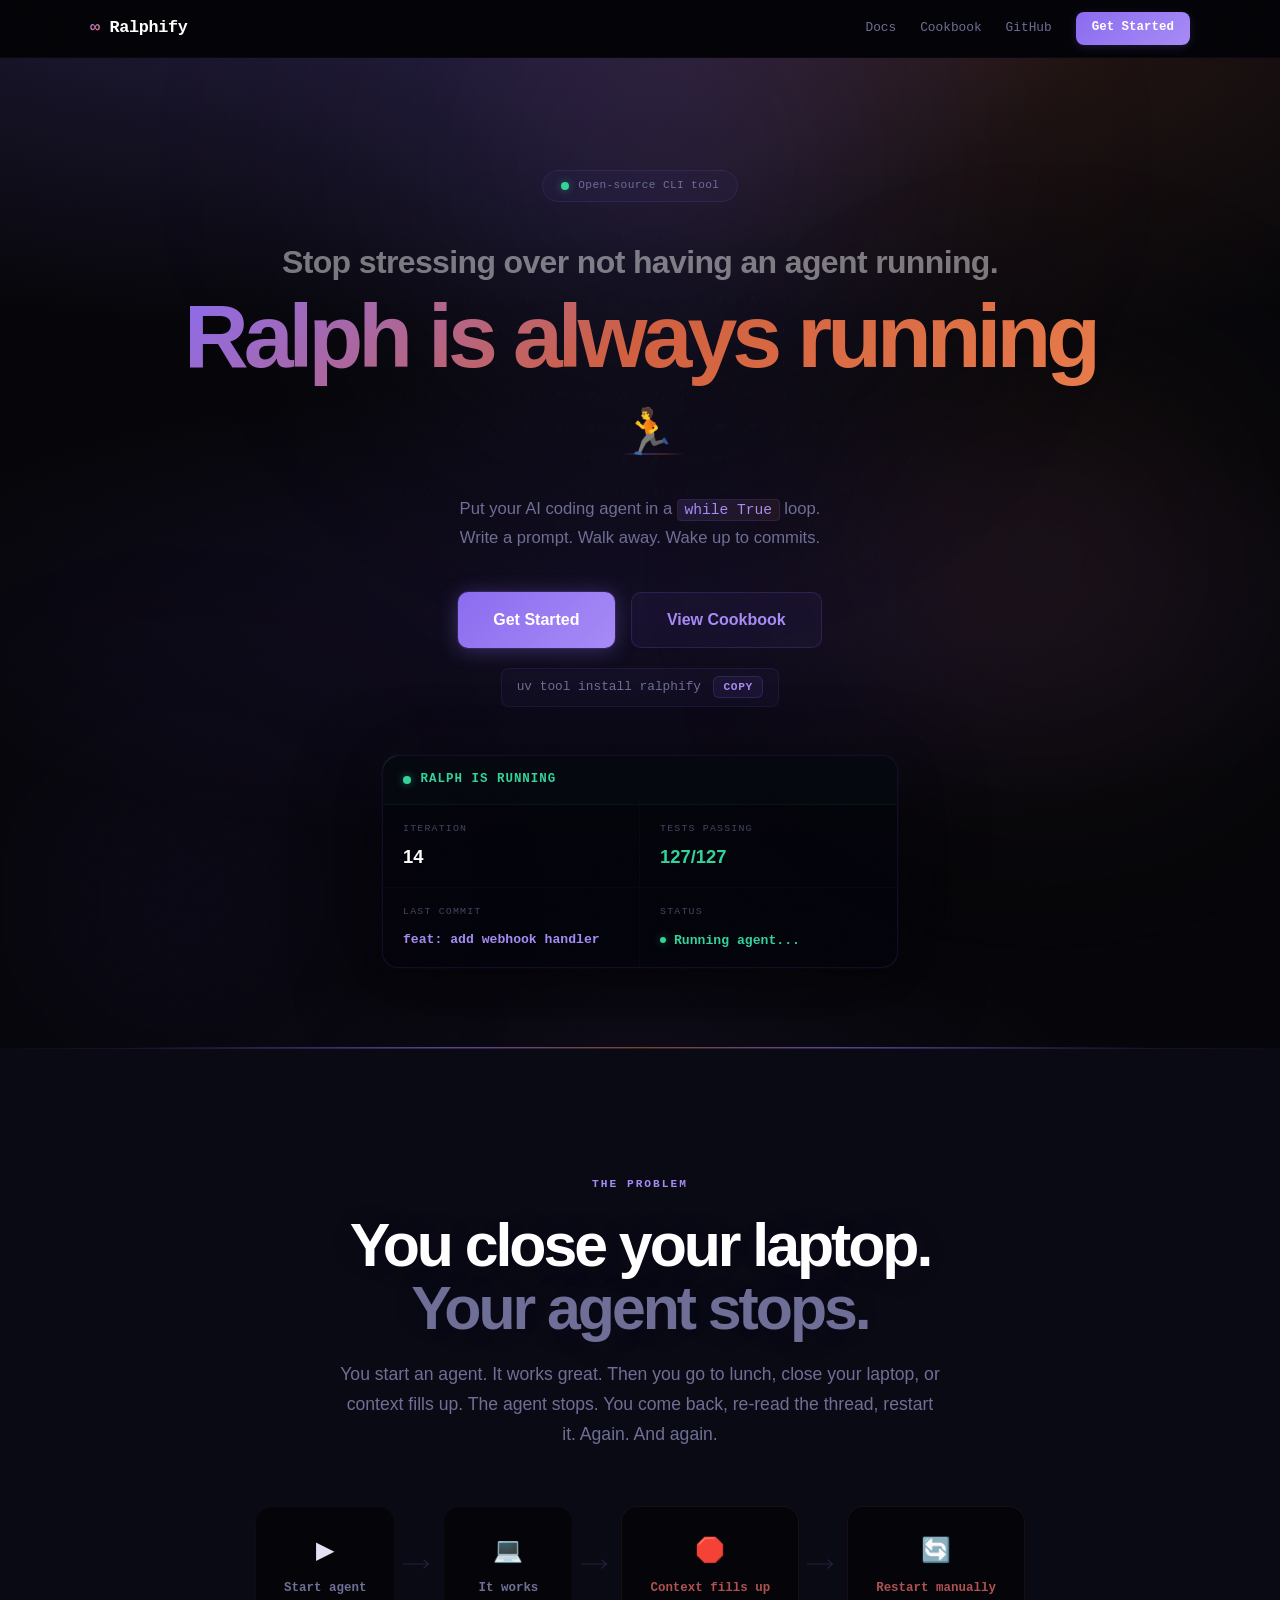
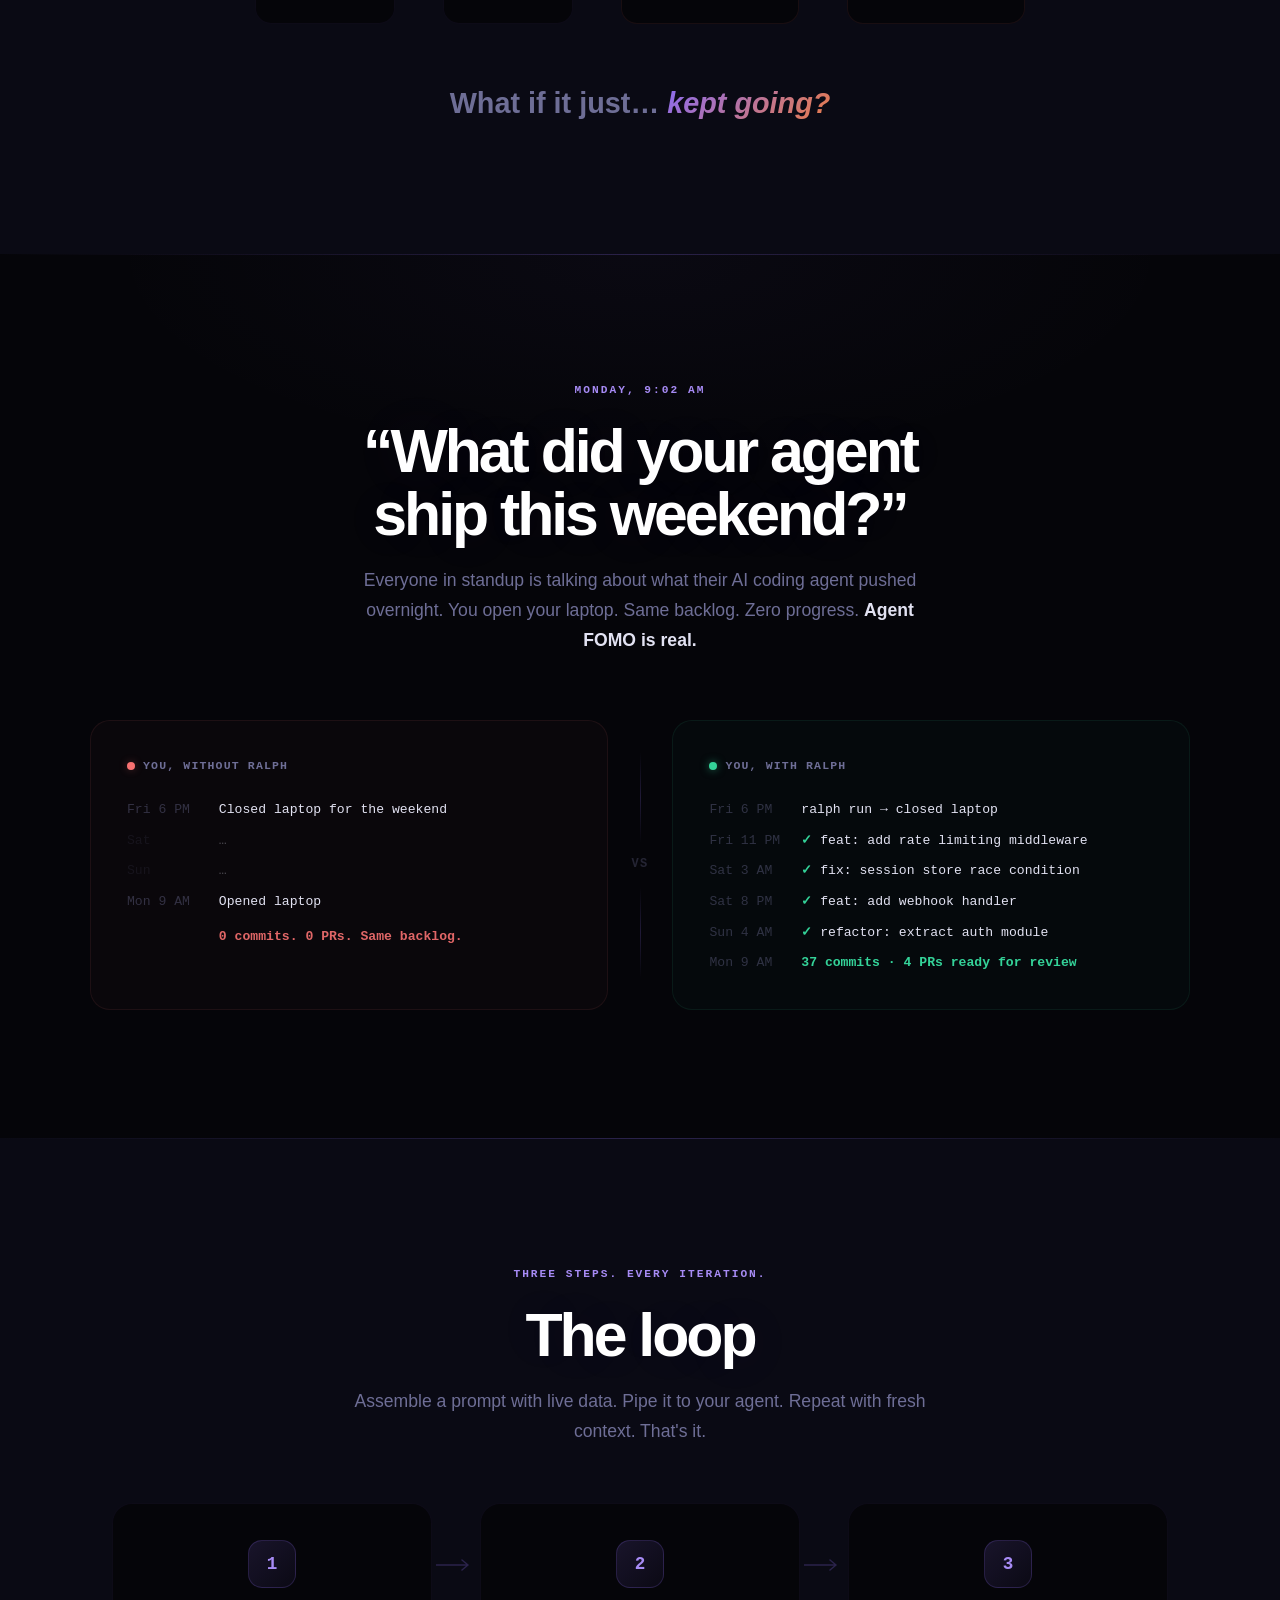
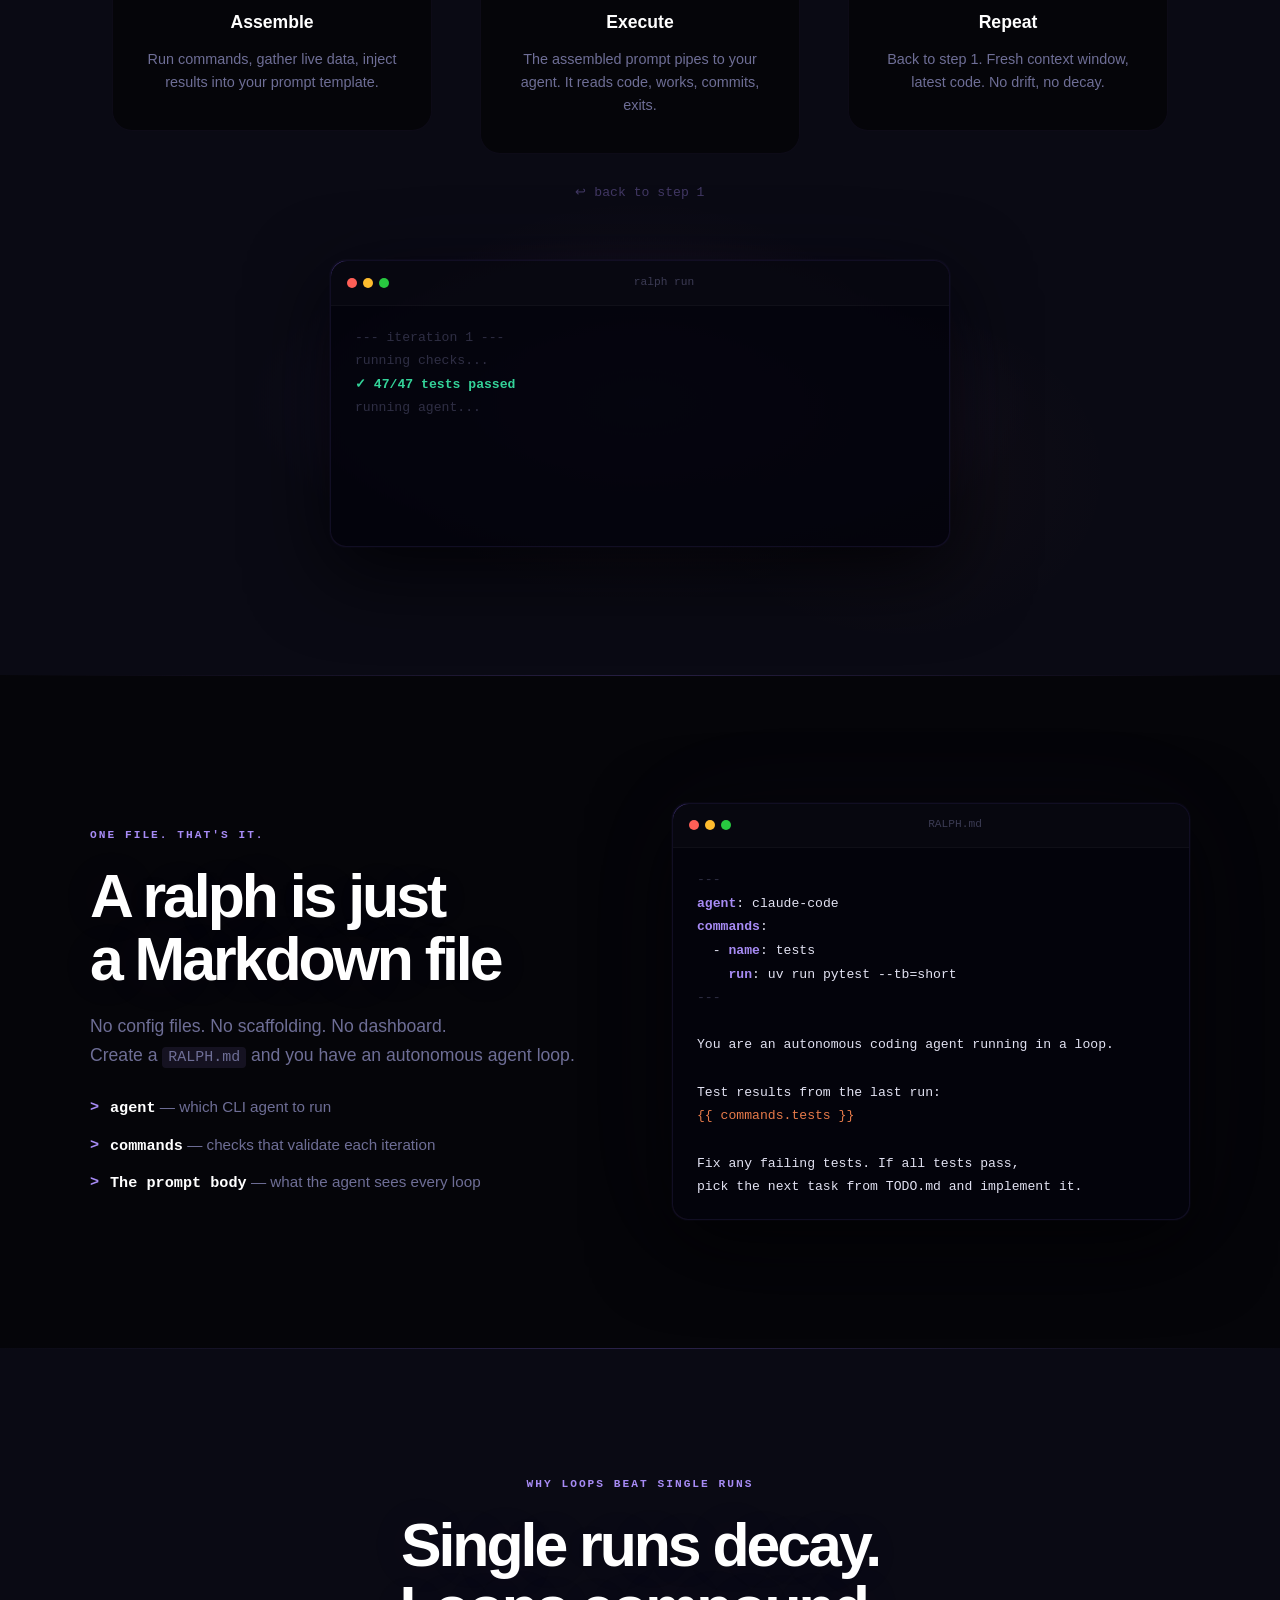
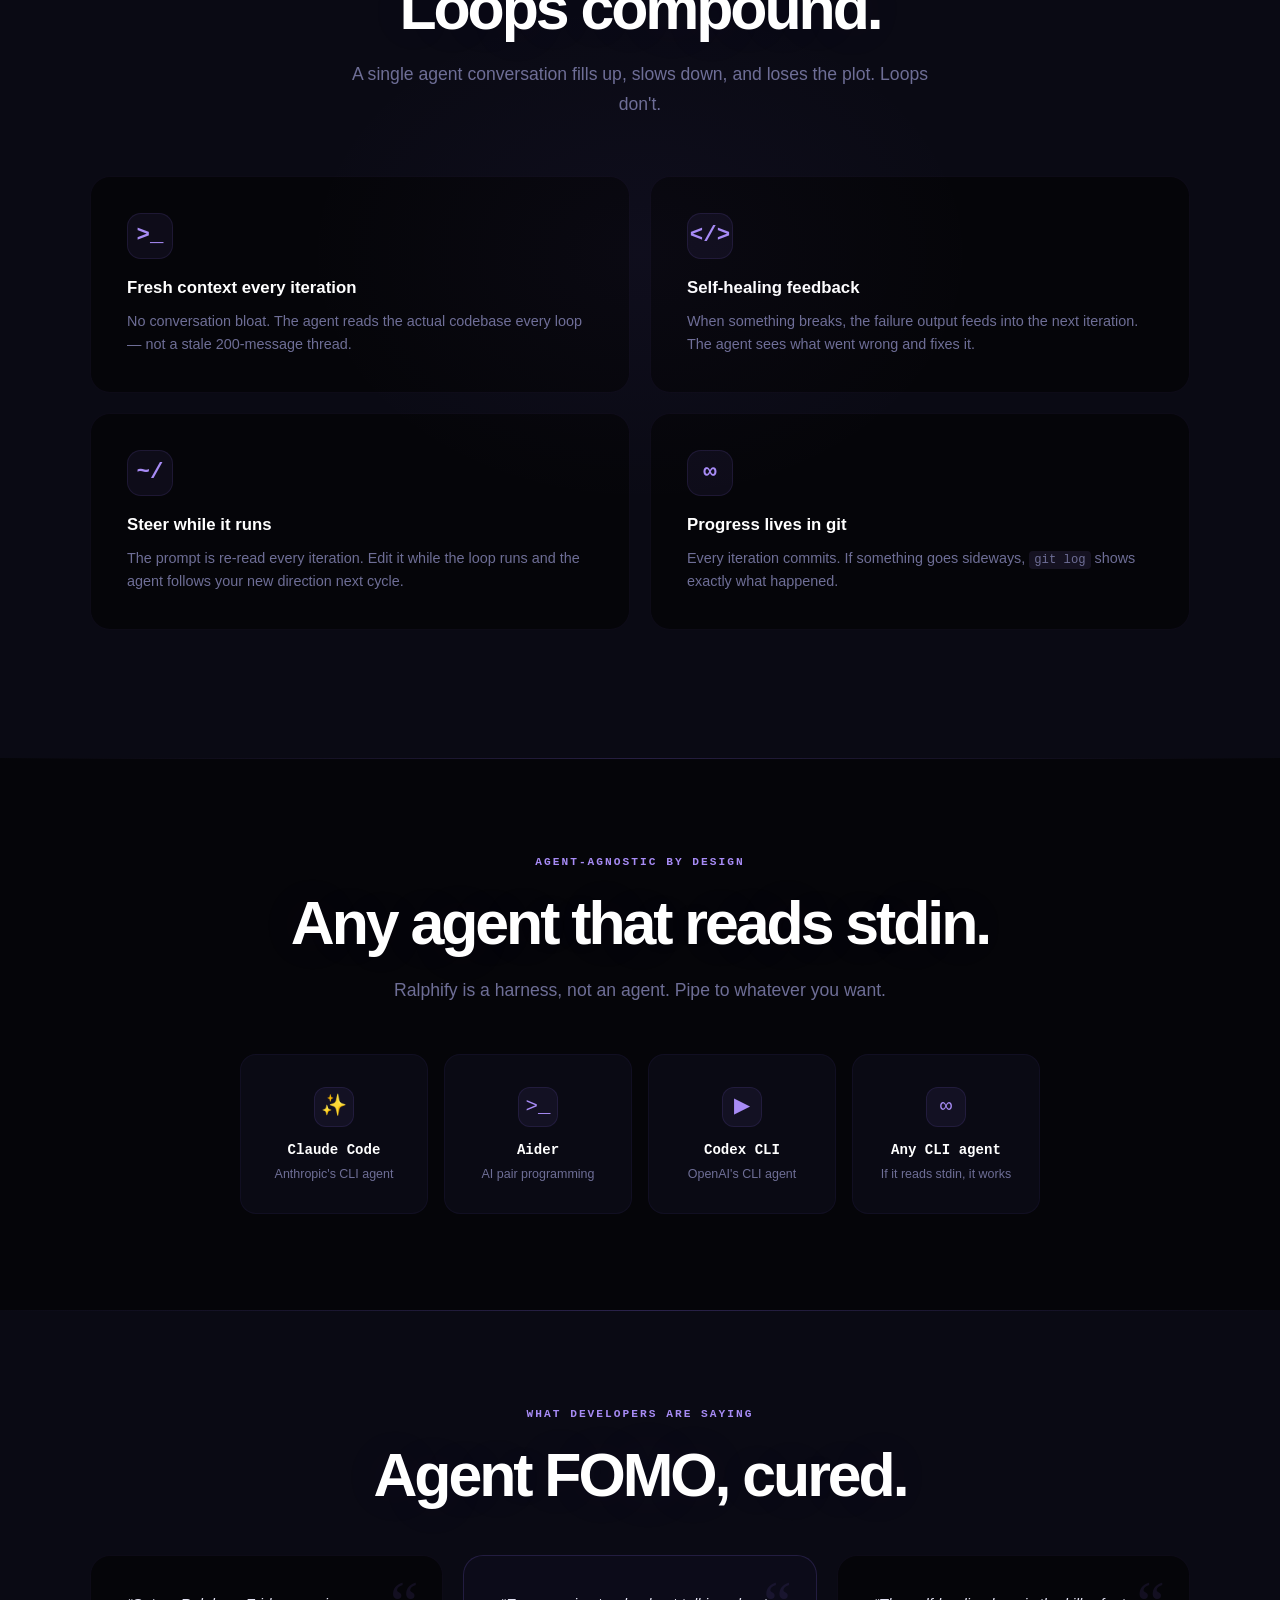
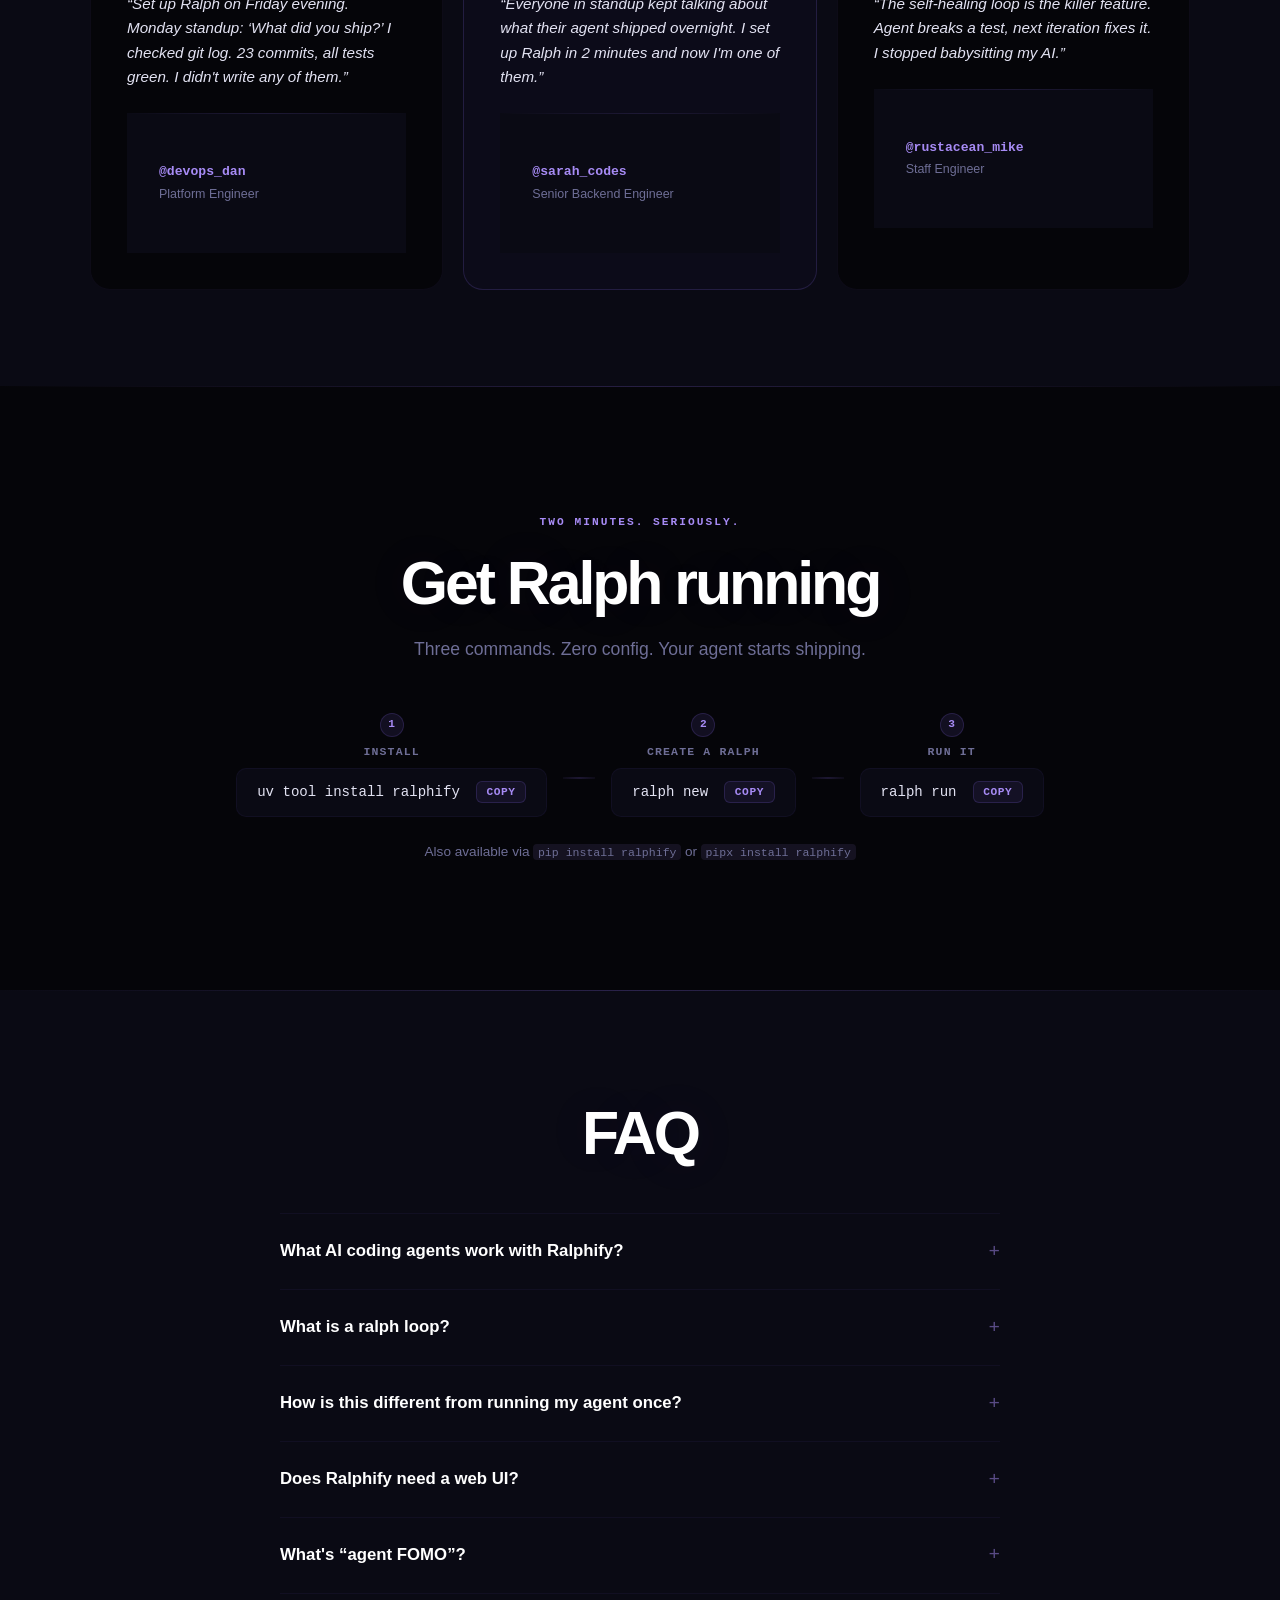
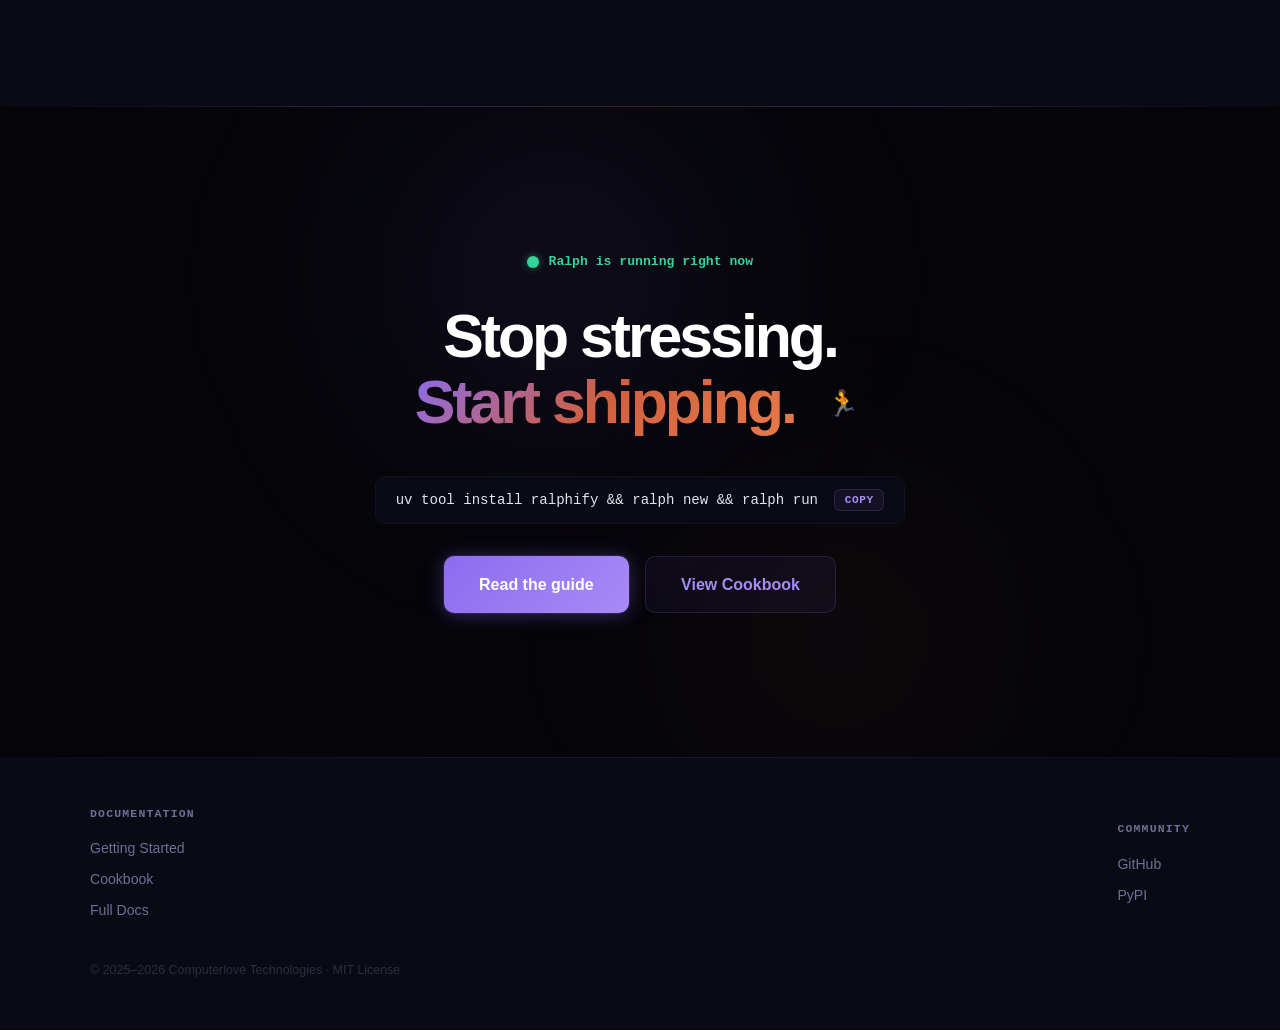
==== website/index.html @ fbe35f7a "feat: redesign landing page with status dashboard and problem narrative Add live status dashboard to" ====
<!DOCTYPE html>
<html lang="en">
<head>
  <meta charset="UTF-8">
  <meta name="viewport" content="width=device-width, initial-scale=1.0">
  <title>Ralphify — Stop stressing. Ralph is always running.</title>
  <meta name="description" content="Stop stressing over not having an agent running. Ralphify puts your AI coding agent in an autonomous loop. Write a prompt. Walk away. Wake up to commits.">
  <meta name="keywords" content="AI coding agent, autonomous coding loop, CLI agent harness, AI agent loop, coding automation, ralphify, ralph loop, agentic engineering, AI pair programming, while true loop, agent FOMO">
  <meta name="author" content="Computerlove Technologies">
  <meta name="robots" content="index, follow">

  <!-- Open Graph -->
  <meta property="og:type" content="website">
  <meta property="og:title" content="Ralphify — Stop stressing. Ralph is always running.">
  <meta property="og:description" content="Stop stressing over not having an agent running. Ralphify puts your AI coding agent in an autonomous loop. Write a prompt. Walk away. Ralph keeps shipping.">
  <meta property="og:url" content="https://computerlovetech.github.io/ralphify/">
  <meta property="og:site_name" content="Ralphify">
  <meta property="og:image" content="https://computerlovetech.github.io/ralphify/docs/assets/cli-banner.png">
  <meta property="og:image:width" content="1124">
  <meta property="og:image:height" content="428">
  <meta property="og:image:alt" content="Ralphify CLI showing an autonomous AI coding loop with three iterations — the agent detects a test failure and self-corrects">
  <meta property="og:locale" content="en_US">

  <!-- Twitter Card -->
  <meta name="twitter:card" content="summary_large_image">
  <meta name="twitter:title" content="Ralphify — Stop stressing. Ralph is always running.">
  <meta name="twitter:description" content="Stop stressing over not having an agent running. Ralphify puts your AI coding agent in an autonomous loop. Write a prompt. Walk away. Ralph keeps shipping.">
  <meta name="twitter:image" content="https://computerlovetech.github.io/ralphify/docs/assets/cli-banner.png">
  <meta name="twitter:image:alt" content="Ralphify CLI showing an autonomous AI coding loop with three iterations — the agent detects a test failure and self-corrects">

  <meta name="theme-color" content="#8B6CF0">
  <link rel="canonical" href="https://computerlovetech.github.io/ralphify/">
  <link rel="preload" href="styles.css" as="style">
  <link rel="stylesheet" href="styles.css">
  <link rel="icon" href="data:image/svg+xml,<svg xmlns='http://www.w3.org/2000/svg' viewBox='0 0 100 100'><text y='.9em' font-size='90'>&#x221e;</text></svg>">
  <link rel="apple-touch-icon" href="data:image/svg+xml,<svg xmlns='http://www.w3.org/2000/svg' viewBox='0 0 100 100'><text y='.9em' font-size='90'>&#x221e;</text></svg>">

  <!-- Structured data -->
  <script type="application/ld+json">
  {
    "@context": "https://schema.org",
    "@type": "WebSite",
    "name": "Ralphify",
    "url": "https://computerlovetech.github.io/ralphify/",
    "description": "Stop stressing over not having an agent running. Ralphify puts your AI coding agent in an autonomous while-true loop and lets it ship.",
    "publisher": {
      "@type": "Organization",
      "name": "Computerlove Technologies",
      "url": "https://github.com/computerlovetech"
    }
  }
  </script>
  <script type="application/ld+json">
  {
    "@context": "https://schema.org",
    "@type": "SoftwareApplication",
    "name": "Ralphify",
    "description": "Stop stressing over not having an agent running. Ralphify puts your AI coding agent in an autonomous loop. Write a prompt. Walk away. Ralph keeps shipping.",
    "url": "https://computerlovetech.github.io/ralphify/",
    "applicationCategory": "DeveloperApplication",
    "operatingSystem": "Linux, macOS, Windows",
    "offers": {
      "@type": "Offer",
      "price": "0",
      "priceCurrency": "USD"
    },
    "author": {
      "@type": "Organization",
      "name": "Computerlove Technologies",
      "url": "https://github.com/computerlovetech"
    },
    "license": "https://github.com/computerlovetech/ralphify/blob/main/LICENSE",
    "installUrl": "https://pypi.org/project/ralphify/",
    "codeRepository": "https://github.com/computerlovetech/ralphify"
  }
  </script>
  <script type="application/ld+json">
  {
    "@context": "https://schema.org",
    "@type": "FAQPage",
    "mainEntity": [
      {
        "@type": "Question",
        "name": "What AI coding agents work with Ralphify?",
        "acceptedAnswer": {
          "@type": "Answer",
          "text": "Any agent that accepts prompts via stdin or CLI arguments — Claude Code, Aider, Codex CLI, and others. Ralphify is agent-agnostic by design."
        }
      },
      {
        "@type": "Question",
        "name": "What is a ralph loop?",
        "acceptedAnswer": {
          "@type": "Answer",
          "text": "A ralph loop is an autonomous AI coding cycle: read a prompt, run the agent, validate with checks, and repeat. Each iteration starts fresh with a clean context window, so the agent never accumulates stale conversation history."
        }
      },
      {
        "@type": "Question",
        "name": "How is Ralphify different from running my AI coding agent once?",
        "acceptedAnswer": {
          "@type": "Answer",
          "text": "A single agent run fills up its context window, slows down, and loses focus. Ralphify resets the agent every iteration — it re-reads the codebase, gets fresh check results, and follows your latest prompt. You steer, the loop executes."
        }
      },
      {
        "@type": "Question",
        "name": "Does Ralphify require a web UI or JavaScript runtime?",
        "acceptedAnswer": {
          "@type": "Answer",
          "text": "No. Ralphify is a pure CLI tool installed via pip or uv. It runs in your terminal and works over SSH — no browser needed."
        }
      },
      {
        "@type": "Question",
        "name": "What is agent FOMO?",
        "acceptedAnswer": {
          "@type": "Answer",
          "text": "Agent FOMO is the nagging feeling that everyone else has an AI coding agent shipping code right now and you don't. Ralphify fixes this by letting you set up an autonomous coding loop in minutes — your agent runs while you're away, so you never have to stress about not having an agent running."
        }
      },
      {
        "@type": "Question",
        "name": "What is an AI agent validation harness?",
        "acceptedAnswer": {
          "@type": "Answer",
          "text": "A validation harness wraps an AI coding agent with automated checks — tests, linters, type checkers — that run after every agent action. Ralphify is a minimal harness that validates each iteration and feeds failures back to the agent, creating a self-correcting loop. The harness defines your quality bar; the agent does the work."
        }
      }
    ]
  }
  </script>
  <script type="application/ld+json">
  {
    "@context": "https://schema.org",
    "@type": "HowTo",
    "name": "How to run an AI coding agent in an autonomous loop with Ralphify",
    "description": "Install Ralphify, create a ralph, and start an autonomous AI coding loop that validates and self-corrects every iteration.",
    "totalTime": "PT2M",
    "tool": {
      "@type": "HowToTool",
      "name": "Terminal (bash, zsh, or any POSIX shell)"
    },
    "step": [
      {
        "@type": "HowToStep",
        "position": 1,
        "name": "Install Ralphify",
        "text": "Install the Ralphify CLI from PyPI using uv or pip.",
        "url": "https://computerlovetech.github.io/ralphify/#install-heading",
        "itemListElement": {
          "@type": "HowToDirection",
          "text": "Run: uv tool install ralphify"
        }
      },
      {
        "@type": "HowToStep",
        "position": 2,
        "name": "Create a ralph",
        "text": "Run ralph new in your project directory to create a RALPH.md prompt file.",
        "itemListElement": {
          "@type": "HowToDirection",
          "text": "Run: ralph new"
        }
      },
      {
        "@type": "HowToStep",
        "position": 3,
        "name": "Start the autonomous AI coding loop",
        "text": "Run ralph run to start the loop. The agent reads your prompt, implements changes, validates with checks, and repeats — fixing its own mistakes each iteration.",
        "url": "https://computerlovetech.github.io/ralphify/docs/getting-started/",
        "itemListElement": {
          "@type": "HowToDirection",
          "text": "Run: ralph run"
        }
      }
    ]
  }
  </script>
</head>
<body>
  <a href="#main-content" class="skip-link">Skip to main content</a>

  <header>
    <nav aria-label="Main navigation">
      <a href="./" class="logo" aria-label="Ralphify home"><span class="logo-symbol">&#x221e;</span> Ralphify</a>
      <button class="nav-toggle" aria-label="Toggle navigation" aria-expanded="false" onclick="this.setAttribute('aria-expanded', this.getAttribute('aria-expanded') === 'false' ? 'true' : 'false'); this.nextElementSibling.classList.toggle('open')">
        <span></span><span></span><span></span>
      </button>
      <div class="nav-links">
        <a href="docs/">Docs</a>
        <a href="docs/cookbook/">Cookbook</a>
        <a href="https://github.com/computerlovetech/ralphify" target="_blank" rel="noopener noreferrer">GitHub</a>
        <a href="docs/getting-started/" class="nav-cta">Get Started</a>
      </div>
    </nav>
  </header>

  <main id="main-content">

    <!-- ============================================ -->
    <!-- HERO                                          -->
    <!-- ============================================ -->
    <section class="hero" aria-label="Introduction">
      <div class="hero-bg" aria-hidden="true">
        <div class="hero-gradient-wash"></div>
        <div class="hero-gradient-orb hero-orb-1"></div>
        <div class="hero-gradient-orb hero-orb-2"></div>
        <div class="hero-gradient-orb hero-orb-3"></div>
        <div class="hero-grid"></div>
        <div class="hero-noise"></div>
      </div>

      <div class="hero-center">
        <div class="hero-badge">
          <span class="status-dot"></span>
          Open-source CLI tool
        </div>

        <h1 class="hero-headline">
          <span class="hero-line-prelude">Stop stressing over not having an agent running.</span>
          <span class="hero-line-punchline">
            <span class="hero-gradient-text">Ralph is always running</span>
            <span class="runner-wrap" aria-hidden="true">
              <span class="runner-track"></span>
              <span class="runner-emoji">&#x1F3C3;</span>
            </span>
          </span>
        </h1>

        <p class="hero-sub">
          Put your AI coding agent in a <code>while True</code> loop.<br>
          Write a prompt. Walk away. Wake up to commits.
        </p>

        <div class="hero-actions">
          <div class="cta">
            <a href="docs/getting-started/" class="btn btn-primary">Get Started</a>
            <a href="docs/cookbook/" class="btn btn-secondary">View Cookbook</a>
          </div>
          <div class="hero-install">
            <code>uv tool install ralphify</code>
            <button class="copy-btn" aria-label="Copy install command" onclick="copyCommand(this, 'uv tool install ralphify')">Copy</button>
          </div>
        </div>
      </div>

      <!-- Live status dashboard -->
      <div class="hero-status-dashboard">
        <div class="status-panel">
          <div class="status-panel-header">
            <span class="status-dot"></span>
            <span class="status-panel-title">ralph is running</span>
          </div>
          <div class="status-panel-grid">
            <div class="status-metric">
              <span class="status-metric-label">Iteration</span>
              <span class="status-metric-value" id="iter-counter">14</span>
            </div>
            <div class="status-metric">
              <span class="status-metric-label">Tests passing</span>
              <span class="status-metric-value status-metric-green">127/127</span>
            </div>
            <div class="status-metric">
              <span class="status-metric-label">Last commit</span>
              <span class="status-metric-value status-metric-mono">feat: add webhook handler</span>
            </div>
            <div class="status-metric">
              <span class="status-metric-label">Status</span>
              <span class="status-metric-value status-metric-active">
                <span class="status-dot status-dot-xs"></span>
                Running agent...
              </span>
            </div>
          </div>
        </div>
      </div>

      <div class="hero-horizon" aria-hidden="true"></div>
    </section>

    <!-- ============================================ -->
    <!-- THE PROBLEM — your agent stopped              -->
    <!-- ============================================ -->
    <section class="problem" aria-labelledby="problem-heading">
      <div class="problem-inner">
        <p class="section-eyebrow fade-up">The problem</p>
        <h2 id="problem-heading" class="section-heading fade-up">
          You close your laptop.<br>
          <span class="text-muted-heading">Your agent stops.</span>
        </h2>
        <p class="section-subtitle fade-up">You start an agent. It works great. Then you go to lunch, close your laptop, or context fills up. The agent stops. You come back, re-read the thread, restart it. Again. And again.</p>

        <div class="problem-cycle fade-up">
          <div class="cycle-step">
            <div class="cycle-icon">&#x25B6;</div>
            <span>Start agent</span>
          </div>
          <div class="cycle-arrow" aria-hidden="true">
            <svg viewBox="0 0 40 12" fill="none"><path d="M0 6h32m0 0l-6-5m6 5l-6 5" stroke="currentColor" stroke-width="1.5" stroke-linecap="round" stroke-linejoin="round"/></svg>
          </div>
          <div class="cycle-step">
            <div class="cycle-icon">&#x1F4BB;</div>
            <span>It works</span>
          </div>
          <div class="cycle-arrow" aria-hidden="true">
            <svg viewBox="0 0 40 12" fill="none"><path d="M0 6h32m0 0l-6-5m6 5l-6 5" stroke="currentColor" stroke-width="1.5" stroke-linecap="round" stroke-linejoin="round"/></svg>
          </div>
          <div class="cycle-step cycle-step-bad">
            <div class="cycle-icon">&#x1F6D1;</div>
            <span>Context fills up</span>
          </div>
          <div class="cycle-arrow" aria-hidden="true">
            <svg viewBox="0 0 40 12" fill="none"><path d="M0 6h32m0 0l-6-5m6 5l-6 5" stroke="currentColor" stroke-width="1.5" stroke-linecap="round" stroke-linejoin="round"/></svg>
          </div>
          <div class="cycle-step cycle-step-bad">
            <div class="cycle-icon">&#x1F504;</div>
            <span>Restart manually</span>
          </div>
        </div>
        <p class="problem-tagline fade-up">What if it just&hellip; <em>kept going?</em></p>
      </div>
    </section>

    <!-- ============================================ -->
    <!-- THE 9AM STANDUP — agent FOMO narrative        -->
    <!-- ============================================ -->
    <section class="fomo" aria-labelledby="fomo-heading">
      <div class="fomo-inner">
        <p class="section-eyebrow fade-up">Monday, 9:02 AM</p>
        <h2 id="fomo-heading" class="section-heading fade-up">
          &ldquo;What did your agent<br>ship this weekend?&rdquo;
        </h2>
        <p class="section-subtitle fade-up">Everyone in standup is talking about what their AI coding agent pushed overnight. You open your laptop. Same backlog. Zero progress. <strong>Agent FOMO is real.</strong></p>

        <div class="fomo-contrast fade-up">
          <div class="fomo-card fomo-without">
            <div class="fomo-card-label">
              <span class="status-dot status-dot-dead"></span>
              You, without Ralph
            </div>
            <div class="fomo-card-body">
              <div class="fomo-line"><span class="fomo-time">Fri 6 PM</span> Closed laptop for the weekend</div>
              <div class="fomo-line fomo-dim"><span class="fomo-time">Sat</span> &hellip;</div>
              <div class="fomo-line fomo-dim"><span class="fomo-time">Sun</span> &hellip;</div>
              <div class="fomo-line"><span class="fomo-time">Mon 9 AM</span> Opened laptop</div>
              <div class="fomo-line fomo-nothing"><span class="fomo-time"></span> 0 commits. 0 PRs. Same backlog.</div>
            </div>
          </div>

          <div class="fomo-divider" aria-hidden="true">
            <div class="fomo-divider-line"></div>
            <span class="fomo-divider-label">vs</span>
            <div class="fomo-divider-line"></div>
          </div>

          <div class="fomo-card fomo-with">
            <div class="fomo-card-label">
              <span class="status-dot"></span>
              You, with Ralph
            </div>
            <div class="fomo-card-body">
              <div class="fomo-line"><span class="fomo-time">Fri 6 PM</span> <code>ralph run</code> &rarr; closed laptop</div>
              <div class="fomo-line"><span class="fomo-time">Fri 11 PM</span> <span class="success">&#x2713;</span> feat: add rate limiting middleware</div>
              <div class="fomo-line"><span class="fomo-time">Sat 3 AM</span> <span class="success">&#x2713;</span> fix: session store race condition</div>
              <div class="fomo-line"><span class="fomo-time">Sat 8 PM</span> <span class="success">&#x2713;</span> feat: add webhook handler</div>
              <div class="fomo-line"><span class="fomo-time">Sun 4 AM</span> <span class="success">&#x2713;</span> refactor: extract auth module</div>
              <div class="fomo-line"><span class="fomo-time">Mon 9 AM</span> <span class="fomo-highlight">37 commits &middot; 4 PRs ready for review</span></div>
            </div>
          </div>
        </div>
      </div>
    </section>

    <!-- ============================================ -->
    <!-- HOW IT WORKS — the loop                      -->
    <!-- ============================================ -->
    <section class="how-it-works" aria-labelledby="how-heading">
      <div class="how-inner">
        <p class="section-eyebrow fade-up">Three steps. Every iteration.</p>
        <h2 id="how-heading" class="section-heading fade-up">The loop</h2>
        <p class="section-subtitle fade-up">Assemble a prompt with live data. Pipe it to your agent. Repeat with fresh context. That's it.</p>

        <div class="loop-visual fade-up">
          <div class="loop-steps">
            <div class="loop-step">
              <div class="loop-step-number">1</div>
              <h3>Assemble</h3>
              <p>Run commands, gather live data, inject results into your prompt template.</p>
            </div>
            <div class="loop-connector-h" aria-hidden="true">
              <svg viewBox="0 0 40 12" fill="none"><path d="M0 6h32m0 0l-6-5m6 5l-6 5" stroke="currentColor" stroke-width="1.5" stroke-linecap="round" stroke-linejoin="round"/></svg>
            </div>
            <div class="loop-step">
              <div class="loop-step-number">2</div>
              <h3>Execute</h3>
              <p>The assembled prompt pipes to your agent. It reads code, works, commits, exits.</p>
            </div>
            <div class="loop-connector-h" aria-hidden="true">
              <svg viewBox="0 0 40 12" fill="none"><path d="M0 6h32m0 0l-6-5m6 5l-6 5" stroke="currentColor" stroke-width="1.5" stroke-linecap="round" stroke-linejoin="round"/></svg>
            </div>
            <div class="loop-step">
              <div class="loop-step-number">3</div>
              <h3>Repeat</h3>
              <p>Back to step 1. Fresh context window, latest code. No drift, no decay.</p>
            </div>
          </div>
          <div class="loop-return" aria-hidden="true">
            <span class="loop-return-arrow">&#x21A9; back to step 1</span>
          </div>
        </div>

        <div class="hero-terminal-wrapper fade-up">
          <div class="hero-terminal">
            <div class="terminal-window">
              <div class="terminal-header">
                <span class="terminal-dot red"></span>
                <span class="terminal-dot yellow"></span>
                <span class="terminal-dot green"></span>
                <span class="terminal-title">ralph run</span>
              </div>
              <div class="terminal-body" id="hero-term">
                <!-- Lines are injected by the typing animation script -->
              </div>
            </div>
          </div>
        </div>
      </div>
    </section>

    <!-- ============================================ -->
    <!-- WHAT IS A RALPH — one file, that's it         -->
    <!-- ============================================ -->
    <section class="ralph-file" aria-labelledby="ralph-file-heading">
      <div class="ralph-file-inner">
        <div class="ralph-file-text">
          <p class="section-eyebrow fade-up">One file. That's it.</p>
          <h2 id="ralph-file-heading" class="section-heading fade-up">A ralph is just<br>a Markdown file</h2>
          <p class="section-subtitle fade-up">No config files. No scaffolding. No dashboard.<br>Create a <code>RALPH.md</code> and you have an autonomous agent loop.</p>
          <ul class="ralph-features fade-up">
            <li><strong>agent</strong> &mdash; which CLI agent to run</li>
            <li><strong>commands</strong> &mdash; checks that validate each iteration</li>
            <li><strong>The prompt body</strong> &mdash; what the agent sees every loop</li>
          </ul>
        </div>
        <div class="ralph-file-demo fade-up">
          <div class="terminal-window">
            <div class="terminal-header">
              <span class="terminal-dot red"></span>
              <span class="terminal-dot yellow"></span>
              <span class="terminal-dot green"></span>
              <span class="terminal-title">RALPH.md</span>
            </div>
            <pre><code><span class="dim">---</span>
<span class="yaml-key">agent</span>: claude-code
<span class="yaml-key">commands</span>:
  - <span class="yaml-key">name</span>: tests
    <span class="yaml-key">run</span>: uv run pytest --tb=short
<span class="dim">---</span>

You are an autonomous coding agent running in a loop.

Test results from the last run:
<span class="placeholder">{{ commands.tests }}</span>

Fix any failing tests. If all tests pass,
pick the next task from TODO.md and implement it.</code></pre>
          </div>
        </div>
      </div>
    </section>

    <!-- ============================================ -->
    <!-- WHY LOOPS — single runs decay                 -->
    <!-- ============================================ -->
    <section class="why" aria-labelledby="why-heading">
      <div class="why-inner">
        <p class="section-eyebrow fade-up">Why loops beat single runs</p>
        <h2 id="why-heading" class="section-heading fade-up">Single runs decay.<br>Loops compound.</h2>
        <p class="section-subtitle fade-up">A single agent conversation fills up, slows down, and loses the plot. Loops don't.</p>
        <div class="why-grid fade-up">
          <div class="why-card">
            <div class="why-icon">&gt;_</div>
            <h3>Fresh context every iteration</h3>
            <p>No conversation bloat. The agent reads the actual codebase every loop &mdash; not a stale 200-message thread.</p>
          </div>
          <div class="why-card">
            <div class="why-icon">&lt;/&gt;</div>
            <h3>Self-healing feedback</h3>
            <p>When something breaks, the failure output feeds into the next iteration. The agent sees what went wrong and fixes it.</p>
          </div>
          <div class="why-card">
            <div class="why-icon">~/</div>
            <h3>Steer while it runs</h3>
            <p>The prompt is re-read every iteration. Edit it while the loop runs and the agent follows your new direction next cycle.</p>
          </div>
          <div class="why-card">
            <div class="why-icon">&#x221e;</div>
            <h3>Progress lives in git</h3>
            <p>Every iteration commits. If something goes sideways, <code>git log</code> shows exactly what happened.</p>
          </div>
        </div>
      </div>
    </section>

    <!-- ============================================ -->
    <!-- AGENTS — works with everything                -->
    <!-- ============================================ -->
    <section class="agents" aria-labelledby="agents-heading">
      <div class="agents-inner">
        <p class="section-eyebrow fade-up">Agent-agnostic by design</p>
        <h2 id="agents-heading" class="section-heading fade-up">Any agent that reads stdin.</h2>
        <p class="section-subtitle fade-up">Ralphify is a harness, not an agent. Pipe to whatever you want.</p>
        <div class="agent-grid fade-up">
          <a href="docs/agents/" class="agent-card">
            <div class="agent-card-icon">&#x2728;</div>
            <div class="agent-card-name">Claude Code</div>
            <div class="agent-card-desc">Anthropic's CLI agent</div>
          </a>
          <a href="docs/agents/" class="agent-card">
            <div class="agent-card-icon">&gt;_</div>
            <div class="agent-card-name">Aider</div>
            <div class="agent-card-desc">AI pair programming</div>
          </a>
          <a href="docs/agents/" class="agent-card">
            <div class="agent-card-icon">&#x25B6;</div>
            <div class="agent-card-name">Codex CLI</div>
            <div class="agent-card-desc">OpenAI's CLI agent</div>
          </a>
          <a href="docs/agents/" class="agent-card">
            <div class="agent-card-icon">&#x221e;</div>
            <div class="agent-card-name">Any CLI agent</div>
            <div class="agent-card-desc">If it reads stdin, it works</div>
          </a>
        </div>
      </div>
    </section>

    <!-- ============================================ -->
    <!-- SOCIAL PROOF                                  -->
    <!-- ============================================ -->
    <section class="social-proof" aria-labelledby="social-heading">
      <div class="social-inner">
        <p class="section-eyebrow fade-up">What developers are saying</p>
        <h2 id="social-heading" class="section-heading fade-up">Agent FOMO, cured.</h2>
        <div class="quote-grid fade-up">
          <blockquote class="quote-card">
            <p>&ldquo;Set up Ralph on Friday evening. Monday standup: &lsquo;What did you ship?&rsquo; I checked git log. 23 commits, all tests green. I didn't write any of them.&rdquo;</p>
            <footer>
              <span class="quote-name">@devops_dan</span>
              <span class="quote-role">Platform Engineer</span>
            </footer>
          </blockquote>
          <blockquote class="quote-card quote-card-highlight">
            <p>&ldquo;Everyone in standup kept talking about what their agent shipped overnight. I set up Ralph in 2 minutes and now I'm one of them.&rdquo;</p>
            <footer>
              <span class="quote-name">@sarah_codes</span>
              <span class="quote-role">Senior Backend Engineer</span>
            </footer>
          </blockquote>
          <blockquote class="quote-card">
            <p>&ldquo;The self-healing loop is the killer feature. Agent breaks a test, next iteration fixes it. I stopped babysitting my AI.&rdquo;</p>
            <footer>
              <span class="quote-name">@rustacean_mike</span>
              <span class="quote-role">Staff Engineer</span>
            </footer>
          </blockquote>
        </div>
      </div>
    </section>

    <!-- ============================================ -->
    <!-- INSTALL — get Ralph running                   -->
    <!-- ============================================ -->
    <section class="install" aria-labelledby="install-heading">
      <p class="section-eyebrow fade-up">Two minutes. Seriously.</p>
      <h2 id="install-heading" class="section-heading fade-up">Get Ralph running</h2>
      <p class="section-subtitle fade-up">Three commands. Zero config. Your agent starts shipping.</p>
      <div class="install-steps fade-up">
        <div class="install-step">
          <span class="install-number">1</span>
          <span class="install-label">Install</span>
          <div class="install-command">
            <code>uv tool install ralphify</code>
            <button class="copy-btn" aria-label="Copy install command" onclick="copyCommand(this, 'uv tool install ralphify')">Copy</button>
          </div>
        </div>
        <div class="install-connector" aria-hidden="true"></div>
        <div class="install-step">
          <span class="install-number">2</span>
          <span class="install-label">Create a ralph</span>
          <div class="install-command">
            <code>ralph new</code>
            <button class="copy-btn" aria-label="Copy new command" onclick="copyCommand(this, 'ralph new')">Copy</button>
          </div>
        </div>
        <div class="install-connector" aria-hidden="true"></div>
        <div class="install-step">
          <span class="install-number">3</span>
          <span class="install-label">Run it</span>
          <div class="install-command">
            <code>ralph run</code>
            <button class="copy-btn" aria-label="Copy run command" onclick="copyCommand(this, 'ralph run')">Copy</button>
          </div>
        </div>
      </div>
      <p class="install-alt">Also available via <code>pip install ralphify</code> or <code>pipx install ralphify</code></p>
    </section>

    <!-- ============================================ -->
    <!-- FAQ                                           -->
    <!-- ============================================ -->
    <section class="faq" aria-labelledby="faq-heading">
      <h2 id="faq-heading" class="section-heading fade-up">FAQ</h2>
      <div class="faq-list fade-up">
        <details class="faq-item">
          <summary>What AI coding agents work with Ralphify?</summary>
          <p>Any agent that accepts prompts via stdin or CLI arguments &mdash; Claude Code, Aider, Codex CLI, and others. Ralphify is agent-agnostic by design. See <a href="docs/agents/">supported agents</a>.</p>
        </details>
        <details class="faq-item">
          <summary>What is a ralph loop?</summary>
          <p>An autonomous AI coding cycle: assemble a prompt, pipe it to an agent, let the agent work, repeat. Each iteration starts fresh &mdash; no stale context, no accumulated conversation history.</p>
        </details>
        <details class="faq-item">
          <summary>How is this different from running my agent once?</summary>
          <p>A single agent run fills up its context window, slows down, and loses focus. Ralphify resets every iteration &mdash; fresh codebase, fresh data, fresh prompt. You steer, the loop executes.</p>
        </details>
        <details class="faq-item">
          <summary>Does Ralphify need a web UI?</summary>
          <p>No. It's a pure CLI tool. Runs in your terminal, works over SSH, no browser needed.</p>
        </details>
        <details class="faq-item">
          <summary>What's &ldquo;agent FOMO&rdquo;?</summary>
          <p>That nagging feeling that everyone else has an AI coding agent shipping code right now&thinsp;&mdash;&thinsp;and you don't. Ralph fixes this. Set it up once, and your agent runs autonomously while you're away.</p>
        </details>
      </div>
    </section>

    <!-- ============================================ -->
    <!-- BOTTOM CTA                                    -->
    <!-- ============================================ -->
    <section class="cta-bottom" aria-labelledby="cta-bottom-heading">
      <div class="cta-bottom-bg" aria-hidden="true">
        <div class="cta-bottom-orb cta-orb-1"></div>
        <div class="cta-bottom-orb cta-orb-2"></div>
      </div>
      <div class="cta-bottom-inner">
        <div class="cta-bottom-status">
          <span class="status-dot status-dot-lg"></span>
          <span class="cta-bottom-status-text">Ralph is running right now</span>
        </div>
        <h2 id="cta-bottom-heading">
          Stop stressing.<br>
          <span class="hero-gradient-text">Start shipping.</span>
          <span class="runner-wrap runner-wrap-sm" aria-hidden="true">
            <span class="runner-emoji runner-emoji-sm">&#x1F3C3;</span>
          </span>
        </h2>
        <div class="install-command cta-command">
          <code>uv tool install ralphify && ralph new && ralph run</code>
          <button class="copy-btn" aria-label="Copy full command" onclick="copyCommand(this, 'uv tool install ralphify && ralph new && ralph run')">Copy</button>
        </div>
        <div class="cta cta-center">
          <a href="docs/getting-started/" class="btn btn-primary">Read the guide</a>
          <a href="docs/cookbook/" class="btn btn-secondary">View Cookbook</a>
        </div>
      </div>
    </section>
  </main>

  <footer>
    <nav class="footer-nav" aria-label="Footer navigation">
      <div class="footer-col">
        <h3>Documentation</h3>
        <ul>
          <li><a href="docs/getting-started/">Getting Started</a></li>
          <li><a href="docs/cookbook/">Cookbook</a></li>
          <li><a href="docs/">Full Docs</a></li>
        </ul>
      </div>
      <div class="footer-col">
        <h3>Community</h3>
        <ul>
          <li><a href="https://github.com/computerlovetech/ralphify" target="_blank" rel="noopener noreferrer">GitHub</a></li>
          <li><a href="https://pypi.org/project/ralphify/" target="_blank" rel="noopener noreferrer">PyPI</a></li>
        </ul>
      </div>
    </nav>
    <p class="footer-copy">&copy; 2025&ndash;2026 Computerlove Technologies &middot; <a href="https://github.com/computerlovetech/ralphify/blob/main/LICENSE" target="_blank" rel="noopener noreferrer">MIT License</a></p>
  </footer>

  <script>
    // Scroll-triggered fade-in animations
    const observer = new IntersectionObserver((entries) => {
      entries.forEach(entry => {
        if (entry.isIntersecting) {
          entry.target.classList.add('visible');
          observer.unobserve(entry.target);
        }
      });
    }, { threshold: 0.1, rootMargin: '0px 0px -40px 0px' });

    document.querySelectorAll('.fade-up').forEach(el => observer.observe(el));

    // Hero text entrance animations
    const heroCenter = document.querySelector('.hero-center');
    if (heroCenter) {
      const animElements = heroCenter.querySelectorAll('.hero-badge, .hero-line-prelude, .hero-line-punchline, .hero-sub, .hero-actions');
      animElements.forEach((el, i) => {
        el.style.opacity = '0';
        el.style.transform = 'translateY(30px)';
        setTimeout(() => {
          el.style.transition = 'opacity 0.9s cubic-bezier(0.16, 1, 0.3, 1), transform 0.9s cubic-bezier(0.16, 1, 0.3, 1)';
          el.style.opacity = '1';
          el.style.transform = 'translateY(0)';
        }, 150 + i * 150);
      });
    }

    // Status dashboard entrance animation
    const dashboard = document.querySelector('.hero-status-dashboard');
    if (dashboard) {
      dashboard.style.opacity = '0';
      dashboard.style.transform = 'translateY(30px) scale(0.97)';
      setTimeout(() => {
        dashboard.style.transition = 'opacity 1s cubic-bezier(0.16, 1, 0.3, 1), transform 1s cubic-bezier(0.16, 1, 0.3, 1)';
        dashboard.style.opacity = '1';
        dashboard.style.transform = 'translateY(0) scale(1)';
      }, 1200);
    }

    // Iteration counter — counts up slowly to feel alive
    const iterCounter = document.getElementById('iter-counter');
    if (iterCounter) {
      let count = 14;
      setInterval(() => {
        count++;
        iterCounter.textContent = count;
        iterCounter.style.transition = 'none';
        iterCounter.style.transform = 'scale(1.15)';
        iterCounter.style.color = '#34D399';
        setTimeout(() => {
          iterCounter.style.transition = 'transform 0.4s ease, color 0.6s ease';
          iterCounter.style.transform = 'scale(1)';
          iterCounter.style.color = '';
        }, 50);
      }, 8000);
    }

    // Terminal typing animation
    const terminalData = [
      { type: 'header', text: '--- iteration 1 ---' },
      { type: 'check', text: '  running checks...' },
      { type: 'success', text: '  \u2713 47/47 tests passed' },
      { type: 'agent', text: '  running agent...' },
      { type: 'commit', text: '  \u2713 committed: feat: add rate limiting' },
      { type: 'blank' },
      { type: 'header', text: '--- iteration 2 ---' },
      { type: 'check', text: '  running checks...' },
      { type: 'fail', text: '  \u2717 1 test failed' },
      { type: 'agent', text: '  feeding failure to agent...' },
      { type: 'blank' },
      { type: 'header', text: '--- iteration 3 ---' },
      { type: 'check', text: '  running checks...' },
      { type: 'success', text: '  \u2713 48/48 tests passed \u2014 self-healed' },
      { type: 'agent', text: '  running agent...' },
      { type: 'commit', text: '  \u2713 committed: fix: correct mutex ordering' },
      { type: 'blank' },
      { type: 'header', text: '--- iteration 4 ---' },
      { type: 'check', text: '  running checks...' },
      { type: 'success', text: '  \u2713 49/49 tests passed' },
      { type: 'agent', text: '  running agent...' },
      { type: 'commit', text: '  \u2713 committed: feat: add webhook handler' },
      { type: 'blank' },
      { type: 'header', text: '--- iteration 5 ---' },
      { type: 'cursor', text: '  running agent...' },
    ];

    function createTermLine(data) {
      const line = document.createElement('div');
      line.className = 'term-line';
      if (data.type === 'blank') {
        line.innerHTML = '&nbsp;';
      } else if (data.type === 'header') {
        line.innerHTML = '<span class="term-dim">' + data.text + '</span>';
      } else if (data.type === 'success') {
        line.innerHTML = '<span class="term-success">' + data.text + '</span>';
      } else if (data.type === 'fail') {
        line.innerHTML = '<span class="term-fail">' + data.text + '</span>';
      } else if (data.type === 'commit') {
        const parts = data.text.split(': ');
        const prefix = parts[0] + ': ';
        const msg = parts.slice(1).join(': ');
        line.innerHTML = '<span class="term-success">' + prefix + '</span><span class="term-purple">' + msg + '</span>';
      } else if (data.type === 'check' || data.type === 'agent') {
        line.innerHTML = '<span class="term-dim">' + data.text + '</span>';
      } else if (data.type === 'cursor') {
        line.innerHTML = '<span class="term-dim">' + data.text + '</span><span class="cursor-blink">\u2588</span>';
      }
      return line;
    }

    const heroTerm = document.getElementById('hero-term');
    if (heroTerm) {
      let lineIndex = 0;
      const MAX_LINES = 14;

      function addNextLine() {
        if (lineIndex >= terminalData.length) return;

        const data = terminalData[lineIndex];
        const line = createTermLine(data);
        line.style.opacity = '0';
        line.style.transform = 'translateY(4px)';
        heroTerm.appendChild(line);

        heroTerm.scrollTop = heroTerm.scrollHeight;

        while (heroTerm.children.length > MAX_LINES) {
          heroTerm.removeChild(heroTerm.firstChild);
        }

        requestAnimationFrame(() => {
          line.style.transition = 'opacity 0.3s ease, transform 0.3s ease';
          line.style.opacity = '1';
          line.style.transform = 'translateY(0)';
        });

        lineIndex++;

        let delay = 120;
        if (data.type === 'header') delay = 400;
        else if (data.type === 'check' || data.type === 'agent') delay = 800;
        else if (data.type === 'success' || data.type === 'fail') delay = 300;
        else if (data.type === 'commit') delay = 500;
        else if (data.type === 'cursor') delay = 0;

        if (lineIndex < terminalData.length) {
          setTimeout(addNextLine, delay);
        }
      }

      // Start typing after a delay
      setTimeout(addNextLine, 2000);
    }

    // FOMO cards staggered reveal
    const fomoContrast = document.querySelector('.fomo-contrast');
    if (fomoContrast) {
      const cards = fomoContrast.querySelectorAll('.fomo-card');
      const fomoObs = new IntersectionObserver((entries) => {
        entries.forEach(entry => {
          if (entry.isIntersecting) {
            cards.forEach((card, i) => {
              setTimeout(() => card.classList.add('visible'), i * 300);
            });
            fomoObs.unobserve(entry.target);
          }
        });
      }, { threshold: 0.2 });
      fomoObs.observe(fomoContrast);
    }

    // Copy to clipboard
    function copyCommand(btn, text) {
      navigator.clipboard.writeText(text).then(() => {
        btn.textContent = 'Copied!';
        btn.classList.add('copied');
        setTimeout(() => {
          btn.textContent = 'Copy';
          btn.classList.remove('copied');
        }, 2000);
      });
    }

    // Quote cards staggered reveal
    const quoteGrid = document.querySelector('.quote-grid');
    if (quoteGrid) {
      const quotes = quoteGrid.querySelectorAll('.quote-card');
      const quoteObs = new IntersectionObserver((entries) => {
        entries.forEach(entry => {
          if (entry.isIntersecting) {
            quotes.forEach((q, i) => {
              setTimeout(() => q.classList.add('visible'), i * 150);
            });
            quoteObs.unobserve(entry.target);
          }
        });
      }, { threshold: 0.2 });
      quoteObs.observe(quoteGrid);
    }

    // Problem cycle entrance animation
    const problemCycle = document.querySelector('.problem-cycle');
    if (problemCycle) {
      const steps = problemCycle.querySelectorAll('.cycle-step');
      const arrows = problemCycle.querySelectorAll('.cycle-arrow');
      const cycleObs = new IntersectionObserver((entries) => {
        entries.forEach(entry => {
          if (entry.isIntersecting) {
            steps.forEach((step, i) => {
              setTimeout(() => {
                step.style.opacity = '1';
                step.style.transform = 'translateY(0)';
              }, i * 200);
            });
            arrows.forEach((arrow, i) => {
              setTimeout(() => {
                arrow.style.opacity = '1';
              }, i * 200 + 100);
            });
            cycleObs.unobserve(entry.target);
          }
        });
      }, { threshold: 0.3 });
      cycleObs.observe(problemCycle);
    }
  </script>
</body>
</html>
---- website/styles.css ----
/* Ralphify landing page — cinematic dark theme */

* {
  margin: 0;
  padding: 0;
  box-sizing: border-box;
}

:root {
  --purple: #8B6CF0;
  --purple-dark: #7C5CE0;
  --purple-light: #A78BF5;
  --purple-deep: #7C4DFF;
  --orange: #E06030;
  --orange-light: #E87B4A;
  --bg: #050509;
  --bg-surface: #0A0A14;
  --bg-elevated: #10101E;
  --border-subtle: rgba(139, 108, 240, 0.06);
  --border-medium: rgba(139, 108, 240, 0.15);
  --text: #E2E2F2;
  --text-muted: #6E6E96;
  --mono: "SF Mono", "Fira Code", "JetBrains Mono", Consolas, monospace;
  --sans: -apple-system, BlinkMacSystemFont, "Segoe UI", Roboto, sans-serif;
  --radius: 10px;
  --max-width: 1100px;
}

/* -- Utilities ------------------------------------------------ */

.sr-only {
  position: absolute;
  width: 1px;
  height: 1px;
  padding: 0;
  margin: -1px;
  overflow: hidden;
  clip: rect(0, 0, 0, 0);
  white-space: nowrap;
  border: 0;
}

.skip-link {
  position: absolute;
  top: -100%;
  left: 1rem;
  background: var(--purple);
  color: #fff;
  padding: 0.5rem 1rem;
  border-radius: var(--radius);
  font-weight: 600;
  z-index: 100;
  text-decoration: none;
  font-family: var(--sans);
}

.skip-link:focus {
  top: 0.5rem;
  color: #fff;
  text-decoration: none;
}

/* -- Base ----------------------------------------------------- */

html {
  color-scheme: dark;
  scroll-behavior: smooth;
}

body {
  font-family: var(--sans);
  color: var(--text);
  background: var(--bg);
  line-height: 1.6;
  -webkit-font-smoothing: antialiased;
  overflow-x: hidden;
}

::selection {
  background: rgba(167, 139, 245, 0.3);
  color: inherit;
}

code {
  font-family: var(--mono);
}

p code,
dd code,
li code {
  background: rgba(167, 139, 245, 0.10);
  padding: 0.15em 0.4em;
  border-radius: 4px;
  font-size: 0.85em;
}

a {
  color: var(--purple-light);
  text-decoration: none;
}

a:hover {
  text-decoration: underline;
}

/* -- Section shared ------------------------------------------- */

.section-heading {
  font-size: clamp(2.4rem, 5vw, 3.8rem);
  font-weight: 800;
  color: #fff;
  letter-spacing: -0.05em;
  line-height: 1.04;
  text-align: center;
  text-shadow: 0 0 60px rgba(139, 108, 240, 0.08);
}

.text-muted-heading {
  color: var(--text-muted);
}

.section-subtitle {
  font-size: 1.1rem;
  color: var(--text-muted);
  text-align: center;
  max-width: 600px;
  margin: 1.25rem auto 0;
  line-height: 1.7;
}

.section-subtitle strong {
  color: var(--text);
}

.section-eyebrow {
  text-align: center;
  font-family: var(--mono);
  font-size: 0.7rem;
  text-transform: uppercase;
  letter-spacing: 0.18em;
  color: var(--purple-light);
  margin-bottom: 1.25rem;
  font-weight: 600;
}

/* -- Nav ------------------------------------------------------ */

header {
  background: rgba(5, 5, 9, 0.65);
  backdrop-filter: blur(40px) saturate(1.4);
  -webkit-backdrop-filter: blur(40px) saturate(1.4);
  border-bottom: 1px solid rgba(139, 108, 240, 0.04);
  padding: 0.75rem 2rem;
  position: sticky;
  top: 0;
  z-index: 50;
}

nav {
  max-width: var(--max-width);
  margin: 0 auto;
  display: flex;
  justify-content: space-between;
  align-items: center;
}

.logo {
  color: #fff;
  font-family: var(--mono);
  font-size: 1.05rem;
  font-weight: 700;
  text-decoration: none;
  letter-spacing: -0.02em;
}

.logo:hover {
  text-decoration: none;
}

.logo-symbol {
  background: linear-gradient(135deg, var(--purple), var(--orange-light));
  -webkit-background-clip: text;
  background-clip: text;
  -webkit-text-fill-color: transparent;
  font-weight: 700;
}

.nav-links {
  display: flex;
  gap: 1.5rem;
  align-items: center;
}

.nav-links a {
  color: var(--text-muted);
  font-family: var(--mono);
  font-size: 0.8rem;
  font-weight: 500;
  text-decoration: none;
  transition: color 0.15s ease;
}

.nav-links a:hover {
  color: #fff;
  text-decoration: none;
}

.nav-cta {
  background: linear-gradient(135deg, var(--purple), var(--purple-light));
  color: #fff !important;
  padding: 0.4rem 1rem;
  border-radius: 8px;
  font-weight: 600 !important;
  font-size: 0.78rem !important;
  transition: all 0.15s ease !important;
  box-shadow: 0 2px 8px rgba(139, 108, 240, 0.2);
}

.nav-cta:hover {
  box-shadow: 0 4px 16px rgba(139, 108, 240, 0.35);
  transform: translateY(-1px);
}

/* Hamburger toggle */
.nav-toggle {
  display: none;
  background: none;
  border: none;
  cursor: pointer;
  padding: 0.5rem;
  flex-direction: column;
  gap: 4px;
}

.nav-toggle span {
  display: block;
  width: 20px;
  height: 2px;
  background: var(--text-muted);
  border-radius: 1px;
  transition: transform 0.2s ease, opacity 0.2s ease;
}

.nav-toggle[aria-expanded="true"] span:nth-child(1) {
  transform: translateY(6px) rotate(45deg);
}

.nav-toggle[aria-expanded="true"] span:nth-child(2) {
  opacity: 0;
}

.nav-toggle[aria-expanded="true"] span:nth-child(3) {
  transform: translateY(-6px) rotate(-45deg);
}

/* -- Hero — massive centered layout --------------------------- */

.hero {
  position: relative;
  overflow: hidden;
  background: var(--bg);
  display: flex;
  flex-direction: column;
  align-items: center;
}

.hero-bg {
  position: absolute;
  inset: 0;
  z-index: 0;
  pointer-events: none;
  overflow: hidden;
}

.hero-gradient-wash {
  position: absolute;
  top: -40%;
  left: -20%;
  right: -20%;
  bottom: 20%;
  background:
    radial-gradient(ellipse 80% 60% at 30% 20%, rgba(139, 108, 240, 0.25) 0%, transparent 60%),
    radial-gradient(ellipse 60% 50% at 70% 30%, rgba(232, 123, 74, 0.14) 0%, transparent 55%),
    radial-gradient(ellipse 90% 40% at 50% 80%, rgba(124, 77, 255, 0.10) 0%, transparent 50%);
  animation: wash-drift 20s ease-in-out infinite alternate;
}

@keyframes wash-drift {
  0% { transform: translate(0, 0) scale(1); }
  100% { transform: translate(20px, 10px) scale(1.03); }
}

.hero-gradient-orb {
  position: absolute;
  border-radius: 50%;
  filter: blur(120px);
}

.hero-orb-1 {
  width: 800px;
  height: 800px;
  top: -30%;
  left: 20%;
  background: radial-gradient(circle, rgba(139, 108, 240, 0.22) 0%, transparent 60%);
  animation: orb-drift-1 22s ease-in-out infinite alternate;
}

.hero-orb-2 {
  width: 600px;
  height: 600px;
  top: 20%;
  right: -5%;
  background: radial-gradient(circle, rgba(232, 123, 74, 0.14) 0%, transparent 60%);
  animation: orb-drift-2 26s ease-in-out infinite alternate;
}

.hero-orb-3 {
  width: 500px;
  height: 500px;
  bottom: -10%;
  left: -5%;
  background: radial-gradient(circle, rgba(124, 77, 255, 0.12) 0%, transparent 60%);
  animation: orb-drift-3 18s ease-in-out infinite alternate;
}

.hero-grid {
  position: absolute;
  inset: 0;
  background-image: radial-gradient(rgba(139, 108, 240, 0.06) 1px, transparent 1px);
  background-size: 32px 32px;
  mask-image: radial-gradient(ellipse 70% 55% at 50% 30%, black 15%, transparent 70%);
  -webkit-mask-image: radial-gradient(ellipse 70% 55% at 50% 30%, black 15%, transparent 70%);
}

.hero-noise {
  position: absolute;
  inset: 0;
  opacity: 0.015;
  background-image: url("data:image/svg+xml,%3Csvg viewBox='0 0 256 256' xmlns='http://www.w3.org/2000/svg'%3E%3Cfilter id='noise'%3E%3CfeTurbulence type='fractalNoise' baseFrequency='0.9' numOctaves='4' stitchTiles='stitch'/%3E%3C/filter%3E%3Crect width='100%25' height='100%25' filter='url(%23noise)'/%3E%3C/svg%3E");
  background-size: 256px 256px;
}

@keyframes orb-drift-1 {
  0% { transform: translate(0, 0) scale(1); }
  100% { transform: translate(40px, 25px) scale(1.08); }
}

@keyframes orb-drift-2 {
  0% { transform: translate(0, 0) scale(1); }
  100% { transform: translate(-40px, 50px) scale(1.12); }
}

@keyframes orb-drift-3 {
  0% { transform: translate(0, 0) scale(1); }
  100% { transform: translate(25px, -30px) scale(1.06); }
}

/* Centered hero layout */
.hero-center {
  position: relative;
  z-index: 1;
  max-width: var(--max-width);
  margin: 0 auto;
  padding: 7rem 2rem 3rem;
  display: flex;
  flex-direction: column;
  align-items: center;
  text-align: center;
}

.hero-badge {
  display: inline-flex;
  align-items: center;
  gap: 0.6rem;
  font-family: var(--mono);
  font-size: 0.7rem;
  color: var(--text-muted);
  padding: 0.4rem 1.1rem;
  border-radius: 100px;
  border: 1px solid rgba(139, 108, 240, 0.12);
  background: rgba(139, 108, 240, 0.04);
  margin-bottom: 2.5rem;
  letter-spacing: 0.03em;
  backdrop-filter: blur(8px);
}

.status-dot {
  width: 8px;
  height: 8px;
  border-radius: 50%;
  background: #34D399;
  display: inline-block;
  animation: pulse-glow 2s ease-in-out infinite;
  box-shadow: 0 0 8px rgba(52, 211, 153, 0.5);
  flex-shrink: 0;
}

.status-dot-lg {
  width: 12px;
  height: 12px;
}

.status-dot-xs {
  width: 6px;
  height: 6px;
}

.status-dot-dead {
  background: #F87171;
  box-shadow: 0 0 8px rgba(248, 113, 113, 0.3);
  animation: none;
}

@keyframes pulse-glow {
  0%, 100% { opacity: 1; box-shadow: 0 0 8px rgba(52, 211, 153, 0.5); }
  50% { opacity: 0.6; box-shadow: 0 0 16px rgba(52, 211, 153, 0.3); }
}

/* Hero headline — massive, two-part structure */
.hero-headline {
  max-width: 950px;
  margin-bottom: 1.5rem;
}

.hero-line-prelude {
  display: block;
  font-size: clamp(1.3rem, 2.5vw, 2rem);
  font-weight: 600;
  color: rgba(255, 255, 255, 0.45);
  letter-spacing: -0.02em;
  line-height: 1.3;
  margin-bottom: 0.5rem;
}

.hero-line-punchline {
  display: block;
  font-size: clamp(3.2rem, 7vw, 6rem);
  font-weight: 800;
  line-height: 1.0;
  letter-spacing: -0.055em;
}

.hero-gradient-text {
  display: inline;
  font-size: inherit;
  font-weight: inherit;
  letter-spacing: inherit;
  line-height: inherit;
  background: linear-gradient(135deg, #8B6CF0 0%, #D06040 50%, #E87B4A 100%);
  -webkit-background-clip: text;
  background-clip: text;
  -webkit-text-fill-color: transparent;
}

/* Runner emoji with animated track */
.runner-wrap {
  display: inline-block;
  position: relative;
  vertical-align: middle;
  margin-left: 0.3em;
  width: clamp(2.5rem, 5vw, 5rem);
  height: clamp(2rem, 3.5vw, 3.5rem);
}

.runner-wrap-sm {
  width: clamp(1.5rem, 3vw, 3rem);
  height: clamp(1.2rem, 2vw, 2rem);
}

.runner-track {
  position: absolute;
  bottom: 0;
  left: 0;
  right: 0;
  height: 2px;
  background: linear-gradient(90deg, transparent, rgba(139, 108, 240, 0.3), rgba(232, 123, 74, 0.2), transparent);
  border-radius: 1px;
}

.runner-emoji {
  font-size: clamp(1.8rem, 3.5vw, 3.5rem);
  display: inline-block;
  animation: runner-bounce 0.6s ease-in-out infinite;
  -webkit-text-fill-color: initial;
  position: absolute;
  bottom: 2px;
  left: 0;
}

.runner-emoji-sm {
  font-size: clamp(1rem, 2vw, 1.75rem);
}

@keyframes runner-bounce {
  0%, 100% { transform: translateY(0) translateX(0); }
  25% { transform: translateY(-6px) translateX(1px); }
  50% { transform: translateY(0) translateX(2px); }
  75% { transform: translateY(-4px) translateX(1px); }
}

.hero-sub {
  font-size: clamp(1rem, 1.3vw, 1.15rem);
  color: var(--text-muted);
  margin-bottom: 2.5rem;
  line-height: 1.7;
  max-width: 480px;
  text-align: center;
}

.hero-sub code {
  background: linear-gradient(135deg, rgba(139, 108, 240, 0.15), rgba(232, 123, 74, 0.08));
  padding: 0.15em 0.45em;
  border-radius: 4px;
  font-size: 0.88em;
  color: var(--purple-light);
  border: 1px solid rgba(139, 108, 240, 0.12);
}

.hero-actions {
  display: flex;
  flex-direction: column;
  gap: 1.25rem;
  align-items: center;
}

.hero-install {
  display: inline-flex;
  align-items: center;
  gap: 0.75rem;
  background: rgba(139, 108, 240, 0.04);
  border: 1px solid rgba(139, 108, 240, 0.10);
  border-radius: 8px;
  padding: 0.45rem 0.9rem;
}

.hero-install code {
  font-family: var(--mono);
  font-size: 0.8rem;
  color: var(--text-muted);
}

/* -- Status Dashboard ----------------------------------------- */

.hero-status-dashboard {
  position: relative;
  z-index: 1;
  max-width: 580px;
  width: 100%;
  margin: 0 auto;
  padding: 0 2rem 5rem;
}

.status-panel {
  background: rgba(4, 4, 12, 0.85);
  border-radius: 16px;
  border: 1px solid rgba(139, 108, 240, 0.10);
  overflow: hidden;
  box-shadow:
    0 24px 80px rgba(0, 0, 0, 0.6),
    0 0 0 1px rgba(139, 108, 240, 0.04),
    0 0 80px rgba(139, 108, 240, 0.04);
  position: relative;
}

.status-panel::before {
  content: "";
  position: absolute;
  inset: -1px;
  border-radius: 17px;
  padding: 1px;
  background: linear-gradient(160deg, rgba(52, 211, 153, 0.35), rgba(139, 108, 240, 0.08) 30%, rgba(139, 108, 240, 0.02) 70%, rgba(52, 211, 153, 0.08));
  mask: linear-gradient(#fff 0 0) content-box, linear-gradient(#fff 0 0);
  -webkit-mask: linear-gradient(#fff 0 0) content-box, linear-gradient(#fff 0 0);
  mask-composite: exclude;
  -webkit-mask-composite: xor;
  pointer-events: none;
  z-index: 1;
}

.status-panel-header {
  display: flex;
  align-items: center;
  gap: 0.6rem;
  padding: 0.9rem 1.25rem;
  border-bottom: 1px solid rgba(52, 211, 153, 0.06);
  background: rgba(52, 211, 153, 0.02);
}

.status-panel-title {
  font-family: var(--mono);
  font-size: 0.78rem;
  font-weight: 600;
  color: #34D399;
  text-transform: uppercase;
  letter-spacing: 0.08em;
}

.status-panel-grid {
  display: grid;
  grid-template-columns: 1fr 1fr;
  gap: 0;
}

.status-metric {
  padding: 1rem 1.25rem;
  border-bottom: 1px solid rgba(139, 108, 240, 0.04);
  border-right: 1px solid rgba(139, 108, 240, 0.04);
}

.status-metric:nth-child(2n) {
  border-right: none;
}

.status-metric:nth-last-child(-n+2) {
  border-bottom: none;
}

.status-metric-label {
  display: block;
  font-family: var(--mono);
  font-size: 0.62rem;
  text-transform: uppercase;
  letter-spacing: 0.12em;
  color: var(--text-muted);
  opacity: 0.6;
  margin-bottom: 0.3rem;
}

.status-metric-value {
  font-family: var(--sans);
  font-size: 1.15rem;
  font-weight: 700;
  color: #fff;
}

.status-metric-green {
  color: #34D399;
}

.status-metric-mono {
  font-family: var(--mono);
  font-size: 0.82rem;
  font-weight: 600;
  color: var(--purple-light);
}

.status-metric-active {
  display: inline-flex;
  align-items: center;
  gap: 0.5rem;
  font-family: var(--mono);
  font-size: 0.82rem;
  font-weight: 600;
  color: #34D399;
}

/* Hero horizon line */
.hero-horizon {
  position: absolute;
  bottom: 0;
  left: 0;
  right: 0;
  height: 1px;
  background: linear-gradient(
    90deg,
    transparent 0%,
    rgba(139, 108, 240, 0.0) 10%,
    rgba(139, 108, 240, 0.6) 35%,
    rgba(232, 123, 74, 0.5) 50%,
    rgba(139, 108, 240, 0.6) 65%,
    rgba(139, 108, 240, 0.0) 90%,
    transparent 100%
  );
  z-index: 2;
}

.hero-horizon::after {
  content: "";
  position: absolute;
  bottom: 0;
  left: 15%;
  right: 15%;
  height: 120px;
  background: radial-gradient(ellipse 60% 100% at 50% 100%, rgba(139, 108, 240, 0.06) 0%, transparent 80%);
  pointer-events: none;
}

/* -- CTA buttons ---------------------------------------------- */

.cta {
  display: flex;
  gap: 1rem;
  flex-wrap: wrap;
}

.btn {
  display: inline-flex;
  align-items: center;
  gap: 0.5rem;
  font-family: var(--sans);
  font-size: 1rem;
  font-weight: 600;
  padding: 0.9rem 2.2rem;
  border-radius: var(--radius);
  text-decoration: none;
  transition: all 0.15s ease;
  cursor: pointer;
  border: none;
}

.btn:hover {
  text-decoration: none;
}

.btn-primary {
  background: linear-gradient(135deg, var(--purple), var(--purple-light));
  color: #fff;
  box-shadow: 0 2px 20px rgba(139, 108, 240, 0.35), 0 0 0 1px rgba(139, 108, 240, 0.15);
}

.btn-primary:hover {
  transform: translateY(-1px);
  box-shadow: 0 6px 32px rgba(139, 108, 240, 0.5), 0 0 0 1px rgba(139, 108, 240, 0.25);
  color: #fff;
}

.btn-secondary {
  background: rgba(139, 108, 240, 0.06);
  color: var(--purple-light);
  border: 1px solid rgba(139, 108, 240, 0.18);
}

.btn-secondary:hover {
  background: rgba(139, 108, 240, 0.12);
  color: #fff;
  border-color: rgba(139, 108, 240, 0.35);
}

/* -- Terminal window ------------------------------------------ */

.terminal-window {
  background: rgba(4, 4, 12, 0.92);
  border-radius: 16px;
  overflow: hidden;
  border: 1px solid rgba(139, 108, 240, 0.10);
  position: relative;
  box-shadow:
    0 24px 80px rgba(0, 0, 0, 0.8),
    0 0 0 1px rgba(139, 108, 240, 0.04),
    0 0 120px rgba(139, 108, 240, 0.04);
}

.terminal-window::before {
  content: "";
  position: absolute;
  inset: -1px;
  border-radius: 17px;
  padding: 1px;
  background: linear-gradient(160deg, rgba(139, 108, 240, 0.50), rgba(139, 108, 240, 0.02) 30%, rgba(232, 123, 74, 0.08) 70%, rgba(139, 108, 240, 0.05));
  mask: linear-gradient(#fff 0 0) content-box, linear-gradient(#fff 0 0);
  -webkit-mask: linear-gradient(#fff 0 0) content-box, linear-gradient(#fff 0 0);
  mask-composite: exclude;
  -webkit-mask-composite: xor;
  pointer-events: none;
  z-index: 1;
}

.terminal-header {
  display: flex;
  align-items: center;
  gap: 6px;
  padding: 0.8rem 1rem;
  background: rgba(255, 255, 255, 0.015);
  border-bottom: 1px solid rgba(255, 255, 255, 0.03);
}

.terminal-dot {
  width: 10px;
  height: 10px;
  border-radius: 50%;
}

.terminal-dot.red { background: #FF5F57; }
.terminal-dot.yellow { background: #FEBC2E; }
.terminal-dot.green { background: #28C840; }

.terminal-title {
  font-family: var(--mono);
  font-size: 0.7rem;
  color: var(--text-muted);
  margin-left: auto;
  margin-right: auto;
  opacity: 0.5;
}

.terminal-body {
  padding: 1.25rem 1.5rem;
  font-family: var(--mono);
  font-size: 0.82rem;
  line-height: 1.8;
  min-height: 240px;
  max-height: 320px;
  overflow: hidden;
}

.term-line {
  white-space: nowrap;
}

.term-prompt {
  color: var(--purple-light);
  font-weight: 700;
  margin-right: 0.5rem;
}

.term-cmd {
  color: #fff;
  font-weight: 600;
}

.term-dim {
  color: var(--text-muted);
  opacity: 0.4;
}

.term-success {
  color: #34D399;
  font-weight: 700;
}

.term-fail {
  color: #F87171;
  font-weight: 700;
}

.term-purple {
  color: var(--purple-light);
}

.cursor-blink {
  animation: blink 1s step-end infinite;
  color: var(--purple-light);
}

@keyframes blink {
  0%, 100% { opacity: 1; }
  50% { opacity: 0; }
}

/* -- Section divider (shared) --------------------------------- */

.section-divider {
  height: 1px;
  background: linear-gradient(
    90deg,
    transparent 0%,
    rgba(139, 108, 240, 0.15) 30%,
    rgba(139, 108, 240, 0.25) 50%,
    rgba(139, 108, 240, 0.15) 70%,
    transparent 100%
  );
}

/* -- Problem section ------------------------------------------ */

.problem {
  padding: 8rem 2rem;
  background: var(--bg-surface);
  border-top: none;
  position: relative;
}

.problem::before {
  content: "";
  position: absolute;
  top: 0;
  left: 0;
  right: 0;
  height: 1px;
  background: linear-gradient(
    90deg,
    transparent 0%,
    rgba(139, 108, 240, 0.3) 30%,
    rgba(232, 123, 74, 0.2) 50%,
    rgba(139, 108, 240, 0.3) 70%,
    transparent 100%
  );
}

.problem-inner {
  max-width: var(--max-width);
  margin: 0 auto;
  position: relative;
}

.problem-cycle {
  display: flex;
  align-items: center;
  justify-content: center;
  gap: 0.5rem;
  margin-top: 3.5rem;
  flex-wrap: wrap;
}

.cycle-step {
  display: flex;
  flex-direction: column;
  align-items: center;
  gap: 0.6rem;
  padding: 1.5rem 1.75rem;
  border-radius: 16px;
  background: var(--bg);
  border: 1px solid var(--border-subtle);
  opacity: 0;
  transform: translateY(12px);
  transition: opacity 0.5s ease, transform 0.5s ease, border-color 0.2s ease, box-shadow 0.2s ease;
  min-width: 130px;
}

.cycle-step:hover {
  border-color: var(--border-medium);
  box-shadow: 0 4px 20px rgba(139, 108, 240, 0.06);
}

.cycle-step-bad {
  border-color: rgba(248, 113, 113, 0.08);
}

.cycle-step-bad:hover {
  border-color: rgba(248, 113, 113, 0.18);
  box-shadow: 0 4px 20px rgba(248, 113, 113, 0.04);
}

.cycle-icon {
  font-size: 1.5rem;
}

.cycle-step span {
  font-family: var(--mono);
  font-size: 0.78rem;
  font-weight: 600;
  color: var(--text-muted);
}

.cycle-step-bad span {
  color: rgba(248, 113, 113, 0.7);
}

.cycle-arrow {
  color: rgba(139, 108, 240, 0.2);
  flex-shrink: 0;
  opacity: 0;
  transition: opacity 0.4s ease;
}

.cycle-arrow svg {
  width: 32px;
  height: 12px;
}

.problem-tagline {
  text-align: center;
  margin-top: 3.5rem;
  font-size: clamp(1.3rem, 2.5vw, 1.8rem);
  font-weight: 700;
  color: var(--text-muted);
}

.problem-tagline em {
  font-style: italic;
  color: var(--purple-light);
  background: linear-gradient(135deg, var(--purple), var(--orange-light));
  -webkit-background-clip: text;
  background-clip: text;
  -webkit-text-fill-color: transparent;
}

/* -- FOMO section --------------------------------------------- */

.fomo {
  padding: 8rem 2rem;
  background: var(--bg);
  border-top: none;
  position: relative;
}

.fomo::before {
  content: "";
  position: absolute;
  top: 0;
  left: 0;
  right: 0;
  height: 1px;
  background: linear-gradient(
    90deg,
    transparent 0%,
    rgba(139, 108, 240, 0.15) 30%,
    rgba(139, 108, 240, 0.25) 50%,
    rgba(139, 108, 240, 0.15) 70%,
    transparent 100%
  );
}

.fomo::after {
  content: "";
  position: absolute;
  top: 0;
  left: 0;
  right: 0;
  height: 300px;
  background: radial-gradient(ellipse 60% 100% at 50% 0%, rgba(139, 108, 240, 0.04) 0%, transparent 70%);
  pointer-events: none;
}

.fomo-inner {
  max-width: var(--max-width);
  margin: 0 auto;
  position: relative;
}

.fomo-contrast {
  display: grid;
  grid-template-columns: 1fr auto 1fr;
  gap: 1.5rem;
  margin-top: 4rem;
  align-items: stretch;
}

.fomo-card {
  border-radius: 20px;
  padding: 2.25rem;
  opacity: 0;
  transform: translateY(20px);
  transition: opacity 0.6s cubic-bezier(0.16, 1, 0.3, 1), transform 0.6s cubic-bezier(0.16, 1, 0.3, 1);
}

.fomo-card.visible {
  opacity: 1;
  transform: translateY(0);
}

.fomo-without {
  background: rgba(248, 113, 113, 0.025);
  border: 1px solid rgba(248, 113, 113, 0.08);
  transition: border-color 0.3s ease, box-shadow 0.3s ease;
}

.fomo-without:hover {
  border-color: rgba(248, 113, 113, 0.18);
  box-shadow: 0 0 60px rgba(248, 113, 113, 0.04);
}

.fomo-with {
  background: rgba(52, 211, 153, 0.025);
  border: 1px solid rgba(52, 211, 153, 0.08);
  transition: border-color 0.3s ease, box-shadow 0.3s ease;
}

.fomo-with:hover {
  border-color: rgba(52, 211, 153, 0.18);
  box-shadow: 0 0 60px rgba(52, 211, 153, 0.04);
}

.fomo-card-label {
  display: flex;
  align-items: center;
  gap: 0.5rem;
  font-family: var(--mono);
  font-size: 0.72rem;
  font-weight: 700;
  text-transform: uppercase;
  letter-spacing: 0.1em;
  color: var(--text-muted);
  margin-bottom: 1.5rem;
}

.fomo-card-body {
  display: flex;
  flex-direction: column;
  gap: 0.6rem;
}

.fomo-line {
  font-family: var(--mono);
  font-size: 0.82rem;
  line-height: 1.6;
  color: var(--text);
}

.fomo-time {
  color: var(--text-muted);
  opacity: 0.4;
  margin-right: 0.75rem;
  display: inline-block;
  min-width: 72px;
}

.fomo-dim {
  opacity: 0.3;
}

.fomo-nothing {
  color: #F87171;
  opacity: 0.9;
  margin-top: 0.25rem;
  font-weight: 600;
}

.fomo-highlight {
  color: #34D399;
  font-weight: 700;
}

.success {
  color: #34D399;
  font-weight: 700;
}

/* FOMO divider — vertical line with "vs" label */
.fomo-divider {
  display: flex;
  flex-direction: column;
  align-items: center;
  justify-content: center;
  gap: 0.75rem;
  padding: 2rem 0;
}

.fomo-divider-line {
  width: 1px;
  flex: 1;
  background: linear-gradient(180deg, transparent, rgba(139, 108, 240, 0.2), transparent);
}

.fomo-divider-label {
  font-family: var(--mono);
  font-size: 0.75rem;
  color: var(--text-muted);
  opacity: 0.3;
  text-transform: uppercase;
  letter-spacing: 0.1em;
  font-weight: 700;
}

/* -- How it works --------------------------------------------- */

.how-it-works {
  padding: 8rem 2rem;
  background: var(--bg-surface);
  border-top: none;
  position: relative;
  overflow: hidden;
}

.how-it-works::before {
  content: "";
  position: absolute;
  top: 0;
  left: 0;
  right: 0;
  height: 1px;
  background: linear-gradient(
    90deg,
    transparent 0%,
    rgba(139, 108, 240, 0.15) 30%,
    rgba(139, 108, 240, 0.25) 50%,
    rgba(139, 108, 240, 0.15) 70%,
    transparent 100%
  );
}

.how-it-works::after {
  content: "";
  position: absolute;
  bottom: 0;
  right: 10%;
  width: 500px;
  height: 400px;
  background: radial-gradient(ellipse at center, rgba(232, 123, 74, 0.03) 0%, transparent 60%);
  pointer-events: none;
}

.how-inner {
  max-width: var(--max-width);
  margin: 0 auto;
}

.loop-visual {
  margin-top: 3.5rem;
}

.loop-steps {
  display: flex;
  gap: 0;
  align-items: flex-start;
  justify-content: center;
}

.loop-step {
  flex: 1;
  max-width: 320px;
  text-align: center;
  padding: 2.25rem 1.75rem;
  border-radius: 20px;
  background: var(--bg);
  border: 1px solid var(--border-subtle);
  transition: border-color 0.2s ease, box-shadow 0.2s ease;
}

.loop-step:hover {
  border-color: var(--border-medium);
  box-shadow: 0 8px 40px rgba(139, 108, 240, 0.06);
}

.loop-step-number {
  width: 48px;
  height: 48px;
  border-radius: 14px;
  background: linear-gradient(135deg, rgba(139, 108, 240, 0.15), rgba(139, 108, 240, 0.05));
  border: 1px solid rgba(139, 108, 240, 0.2);
  display: flex;
  align-items: center;
  justify-content: center;
  font-family: var(--mono);
  font-weight: 700;
  font-size: 1.1rem;
  color: var(--purple-light);
  margin: 0 auto 1.25rem;
}

.loop-step h3 {
  font-size: 1.1rem;
  font-weight: 700;
  color: #fff;
  margin-bottom: 0.75rem;
}

.loop-step p {
  font-size: 0.9rem;
  color: var(--text-muted);
  line-height: 1.6;
}

.loop-connector-h {
  width: 48px;
  flex-shrink: 0;
  margin-top: 3.5rem;
  display: flex;
  align-items: center;
  justify-content: center;
  color: rgba(139, 108, 240, 0.25);
}

.loop-connector-h svg {
  width: 40px;
  height: 12px;
}

.loop-return {
  text-align: center;
  margin-top: 1.5rem;
}

.loop-return-arrow {
  font-family: var(--mono);
  font-size: 0.82rem;
  color: var(--purple-light);
  opacity: 0.35;
}

/* Hero terminal — now inside how-it-works section */
.hero-terminal-wrapper {
  position: relative;
  z-index: 1;
  max-width: 620px;
  width: 100%;
  margin: 3.5rem auto 0;
  padding: 0;
}

.hero-terminal {
  position: relative;
  width: 100%;
}

.hero-terminal::before {
  content: "";
  position: absolute;
  top: 50%;
  left: 50%;
  transform: translate(-50%, -50%);
  width: 160%;
  height: 200%;
  background:
    radial-gradient(ellipse 80% 60% at 50% 50%, rgba(139, 108, 240, 0.12) 0%, transparent 50%),
    radial-gradient(ellipse 60% 80% at 50% 50%, rgba(232, 123, 74, 0.05) 0%, transparent 45%);
  pointer-events: none;
  animation: terminal-glow 8s ease-in-out infinite alternate;
}

@keyframes terminal-glow {
  0% { opacity: 0.8; }
  100% { opacity: 1; }
}

.hero-terminal .terminal-window {
  animation: terminal-appear 0.8s cubic-bezier(0.16, 1, 0.3, 1) 0.3s both;
}

@keyframes terminal-appear {
  from {
    opacity: 0;
    transform: translateY(24px) scale(0.97);
  }
  to {
    opacity: 1;
    transform: translateY(0) scale(1);
  }
}

/* -- Ralph file section --------------------------------------- */

.ralph-file {
  padding: 8rem 2rem;
  background: var(--bg);
  border-top: none;
  position: relative;
}

.ralph-file::before {
  content: "";
  position: absolute;
  top: 0;
  left: 0;
  right: 0;
  height: 1px;
  background: linear-gradient(
    90deg,
    transparent 0%,
    rgba(139, 108, 240, 0.15) 30%,
    rgba(139, 108, 240, 0.25) 50%,
    rgba(139, 108, 240, 0.15) 70%,
    transparent 100%
  );
}

.ralph-file-inner {
  max-width: var(--max-width);
  margin: 0 auto;
  display: grid;
  grid-template-columns: 1fr 1fr;
  gap: 4rem;
  align-items: center;
}

.ralph-file-text .section-heading,
.ralph-file-text .section-subtitle,
.ralph-file-text .section-eyebrow {
  text-align: left;
}

.ralph-file-text .section-subtitle {
  margin-left: 0;
}

.ralph-features {
  list-style: none;
  margin-top: 1.5rem;
  display: flex;
  flex-direction: column;
  gap: 0.75rem;
}

.ralph-features li {
  font-size: 0.95rem;
  color: var(--text-muted);
  padding-left: 1.25rem;
  position: relative;
}

.ralph-features li::before {
  content: ">";
  position: absolute;
  left: 0;
  color: var(--purple-light);
  font-family: var(--mono);
  font-weight: 700;
}

.ralph-features li strong {
  color: #fff;
  font-family: var(--mono);
  font-weight: 600;
}

.ralph-file-demo pre {
  padding: 1.25rem 1.5rem;
  font-family: var(--mono);
  font-size: 0.82rem;
  line-height: 1.8;
  color: var(--text);
  overflow-x: auto;
}

.ralph-file-demo code {
  font-family: var(--mono);
}

.ralph-file-demo .dim { color: var(--text-muted); opacity: 0.4; }
.ralph-file-demo .yaml-key { color: var(--purple-light); font-weight: 600; }
.ralph-file-demo .placeholder { color: var(--orange-light); }

/* -- Why loops ------------------------------------------------ */

.why {
  padding: 8rem 2rem;
  background: var(--bg-surface);
  border-top: none;
  position: relative;
  overflow: hidden;
}

.why::before {
  content: "";
  position: absolute;
  top: 0;
  left: 0;
  right: 0;
  height: 1px;
  background: linear-gradient(
    90deg,
    transparent 0%,
    rgba(139, 108, 240, 0.15) 30%,
    rgba(139, 108, 240, 0.25) 50%,
    rgba(139, 108, 240, 0.15) 70%,
    transparent 100%
  );
}

.why::after {
  content: "";
  position: absolute;
  top: 50%;
  left: 50%;
  transform: translate(-50%, -50%);
  width: 800px;
  height: 600px;
  background: radial-gradient(ellipse at center, rgba(139, 108, 240, 0.04) 0%, transparent 60%);
  pointer-events: none;
}

.why-inner {
  max-width: var(--max-width);
  margin: 0 auto;
}

.why-grid {
  display: grid;
  grid-template-columns: repeat(2, 1fr);
  gap: 1.25rem;
  margin-top: 3.5rem;
}

.why-card {
  background: var(--bg);
  border: 1px solid var(--border-subtle);
  border-radius: 20px;
  padding: 2.25rem;
  transition: transform 0.2s ease, box-shadow 0.2s ease, border-color 0.2s ease;
}

.why-card:hover {
  transform: translateY(-3px);
  box-shadow: 0 12px 40px rgba(139, 108, 240, 0.08);
  border-color: var(--border-medium);
}

.why-icon {
  font-family: var(--mono);
  font-size: 1.4rem;
  font-weight: 700;
  color: var(--purple-light);
  margin-bottom: 1rem;
  width: 46px;
  height: 46px;
  display: flex;
  align-items: center;
  justify-content: center;
  border-radius: 14px;
  background: rgba(139, 108, 240, 0.07);
  border: 1px solid rgba(139, 108, 240, 0.12);
}

.why-card h3 {
  font-size: 1.05rem;
  font-weight: 700;
  color: #fff;
  margin-bottom: 0.5rem;
}

.why-card p {
  font-size: 0.9rem;
  color: var(--text-muted);
  line-height: 1.6;
}

/* -- Agent compatibility -------------------------------------- */

.agents {
  padding: 6rem 2rem;
  background: var(--bg);
  border-top: none;
  position: relative;
}

.agents::before {
  content: "";
  position: absolute;
  top: 0;
  left: 0;
  right: 0;
  height: 1px;
  background: linear-gradient(90deg, transparent 0%, rgba(139, 108, 240, 0.15) 30%, rgba(139, 108, 240, 0.25) 50%, rgba(139, 108, 240, 0.15) 70%, transparent 100%);
}

.agents-inner {
  max-width: var(--max-width);
  margin: 0 auto;
}

.agent-grid {
  display: grid;
  grid-template-columns: repeat(4, 1fr);
  gap: 1rem;
  margin-top: 3rem;
  max-width: 800px;
  margin-left: auto;
  margin-right: auto;
}

.agent-card {
  text-align: center;
  padding: 2rem 1rem 1.75rem;
  border-radius: 16px;
  border: 1px solid var(--border-subtle);
  background: var(--bg-surface);
  text-decoration: none;
  transition: all 0.2s ease;
}

.agent-card:hover {
  border-color: var(--border-medium);
  transform: translateY(-2px);
  text-decoration: none;
  box-shadow: 0 8px 24px rgba(139, 108, 240, 0.06);
}

.agent-card-icon {
  font-family: var(--mono);
  font-size: 1.3rem;
  color: var(--purple-light);
  margin-bottom: 0.75rem;
  width: 40px;
  height: 40px;
  display: flex;
  align-items: center;
  justify-content: center;
  margin-left: auto;
  margin-right: auto;
  border-radius: 12px;
  background: rgba(139, 108, 240, 0.07);
  border: 1px solid rgba(139, 108, 240, 0.12);
}

.agent-card-name {
  font-family: var(--mono);
  font-size: 0.88rem;
  font-weight: 700;
  color: #fff;
  margin-bottom: 0.25rem;
}

.agent-card-desc {
  font-size: 0.78rem;
  color: var(--text-muted);
}

/* -- Social proof --------------------------------------------- */

.social-proof {
  padding: 6rem 2rem;
  background: var(--bg-surface);
  border-top: none;
  position: relative;
}

.social-proof::before {
  content: "";
  position: absolute;
  top: 0;
  left: 0;
  right: 0;
  height: 1px;
  background: linear-gradient(90deg, transparent 0%, rgba(139, 108, 240, 0.15) 30%, rgba(139, 108, 240, 0.25) 50%, rgba(139, 108, 240, 0.15) 70%, transparent 100%);
}

.social-inner {
  max-width: var(--max-width);
  margin: 0 auto;
}

.quote-grid {
  display: grid;
  grid-template-columns: repeat(3, 1fr);
  gap: 1.25rem;
  margin-top: 3rem;
}

.quote-card {
  background: var(--bg);
  border: 1px solid var(--border-subtle);
  border-radius: 20px;
  padding: 2.25rem;
  opacity: 0;
  transform: translateY(20px);
  transition: opacity 0.4s ease, transform 0.4s ease;
  position: relative;
}

.quote-card.visible {
  opacity: 1;
  transform: translateY(0);
}

.quote-card-highlight {
  border-color: rgba(139, 108, 240, 0.18);
  background: rgba(139, 108, 240, 0.025);
}

.quote-card::before {
  content: "\201C";
  position: absolute;
  top: 1rem;
  right: 1.5rem;
  font-size: 4rem;
  line-height: 1;
  font-family: Georgia, serif;
  color: var(--purple);
  opacity: 0.10;
  pointer-events: none;
}

.quote-card p {
  font-size: 0.95rem;
  line-height: 1.6;
  color: var(--text);
  margin-bottom: 1.5rem;
  font-style: italic;
}

.quote-card footer {
  display: flex;
  flex-direction: column;
  gap: 0.15rem;
}

.quote-name {
  font-family: var(--mono);
  font-size: 0.82rem;
  font-weight: 700;
  color: var(--purple-light);
}

.quote-role {
  font-size: 0.78rem;
  color: var(--text-muted);
}

/* -- Install -------------------------------------------------- */

.install {
  padding: 8rem 2rem;
  background: var(--bg);
  border-top: none;
  position: relative;
}

.install::before {
  content: "";
  position: absolute;
  top: 0;
  left: 0;
  right: 0;
  height: 1px;
  background: linear-gradient(90deg, transparent 0%, rgba(139, 108, 240, 0.15) 30%, rgba(139, 108, 240, 0.25) 50%, rgba(139, 108, 240, 0.15) 70%, transparent 100%);
}

.install-steps {
  display: flex;
  align-items: flex-start;
  justify-content: center;
  gap: 1rem;
  margin-top: 3rem;
  flex-wrap: wrap;
}

.install-step {
  text-align: center;
  display: flex;
  flex-direction: column;
  align-items: center;
  gap: 0.4rem;
}

.install-number {
  font-family: var(--mono);
  font-size: 0.7rem;
  font-weight: 700;
  color: var(--purple-light);
  width: 24px;
  height: 24px;
  border-radius: 50%;
  display: flex;
  align-items: center;
  justify-content: center;
  background: rgba(139, 108, 240, 0.10);
  border: 1px solid rgba(139, 108, 240, 0.18);
}

.install-label {
  font-family: var(--mono);
  font-size: 0.72rem;
  text-transform: uppercase;
  letter-spacing: 0.1em;
  color: var(--text-muted);
  font-weight: 600;
}

.install-command {
  display: inline-flex;
  align-items: center;
  gap: 1rem;
  background: var(--bg-surface);
  border: 1px solid var(--border-subtle);
  border-radius: var(--radius);
  padding: 0.75rem 1.25rem;
}

.install-command code {
  font-family: var(--mono);
  font-size: 0.88rem;
  color: var(--text);
}

.copy-btn {
  background: rgba(139, 108, 240, 0.08);
  border: 1px solid rgba(139, 108, 240, 0.18);
  color: var(--purple-light);
  font-family: var(--mono);
  font-size: 0.7rem;
  padding: 0.25rem 0.6rem;
  border-radius: 6px;
  cursor: pointer;
  transition: all 0.15s ease;
  text-transform: uppercase;
  letter-spacing: 0.05em;
  font-weight: 600;
}

.copy-btn:hover {
  background: rgba(139, 108, 240, 0.16);
  border-color: var(--purple);
}

.copy-btn.copied {
  background: rgba(52, 211, 153, 0.10);
  border-color: rgba(52, 211, 153, 0.22);
  color: #34D399;
}

.install-connector {
  width: 32px;
  height: 2px;
  background: linear-gradient(90deg, rgba(139, 108, 240, 0.06), rgba(139, 108, 240, 0.18), rgba(139, 108, 240, 0.06));
  margin-top: 4rem;
  flex-shrink: 0;
}

.install-alt {
  text-align: center;
  margin-top: 1.5rem;
  font-size: 0.85rem;
  color: var(--text-muted);
}

/* -- FAQ ------------------------------------------------------ */

.faq {
  padding: 7rem 2rem;
  background: var(--bg-surface);
  border-top: none;
  position: relative;
}

.faq::before {
  content: "";
  position: absolute;
  top: 0;
  left: 0;
  right: 0;
  height: 1px;
  background: linear-gradient(90deg, transparent 0%, rgba(139, 108, 240, 0.15) 30%, rgba(139, 108, 240, 0.25) 50%, rgba(139, 108, 240, 0.15) 70%, transparent 100%);
}

.faq-list {
  max-width: 720px;
  margin: 3rem auto 0;
}

.faq-item {
  border-bottom: 1px solid var(--border-subtle);
}

.faq-item:first-child {
  border-top: 1px solid var(--border-subtle);
}

.faq-item summary {
  font-weight: 700;
  font-size: 1.05rem;
  color: #fff;
  padding: 1.5rem 2rem 1.5rem 0;
  cursor: pointer;
  list-style: none;
  position: relative;
  transition: color 0.15s ease;
}

.faq-item summary::-webkit-details-marker {
  display: none;
}

.faq-item summary::after {
  content: "+";
  position: absolute;
  right: 0;
  top: 50%;
  transform: translateY(-50%);
  font-family: var(--mono);
  font-size: 1.2rem;
  font-weight: 400;
  color: var(--purple-light);
  opacity: 0.5;
  transition: transform 0.2s ease, opacity 0.2s ease;
}

.faq-item[open] summary::after {
  content: "\2212";
  opacity: 0.8;
}

.faq-item summary:hover {
  color: var(--purple-light);
}

.faq-item p {
  color: var(--text-muted);
  line-height: 1.7;
  padding: 0 0 1.5rem;
  margin: 0;
}

/* -- Bottom CTA ----------------------------------------------- */

.cta-bottom {
  padding: 9rem 2rem;
  background: var(--bg);
  text-align: center;
  position: relative;
  overflow: hidden;
  border-top: none;
}

.cta-bottom > .cta-bottom-bg::before {
  content: "";
  position: absolute;
  top: 0;
  left: 0;
  right: 0;
  height: 1px;
  background: linear-gradient(
    90deg,
    transparent 0%,
    rgba(139, 108, 240, 0.3) 30%,
    rgba(232, 123, 74, 0.2) 50%,
    rgba(139, 108, 240, 0.3) 70%,
    transparent 100%
  );
  z-index: 1;
}

.cta-bottom-bg {
  position: absolute;
  inset: 0;
  pointer-events: none;
}

.cta-bottom-orb {
  position: absolute;
  border-radius: 50%;
  filter: blur(100px);
}

.cta-orb-1 {
  width: 600px;
  height: 600px;
  top: -20%;
  left: 20%;
  background: radial-gradient(circle, rgba(139, 108, 240, 0.12) 0%, transparent 60%);
}

.cta-orb-2 {
  width: 500px;
  height: 500px;
  bottom: -20%;
  right: 15%;
  background: radial-gradient(circle, rgba(232, 123, 74, 0.08) 0%, transparent 60%);
}

.cta-bottom-inner {
  position: relative;
  z-index: 1;
}

.cta-bottom-status {
  display: inline-flex;
  align-items: center;
  gap: 0.6rem;
  margin-bottom: 2rem;
}

.cta-bottom-status-text {
  font-family: var(--mono);
  font-size: 0.82rem;
  color: #34D399;
  font-weight: 600;
}

.cta-bottom h2 {
  font-size: clamp(2.4rem, 5vw, 3.8rem);
  font-weight: 800;
  color: #fff;
  letter-spacing: -0.05em;
  line-height: 1.08;
  margin-bottom: 2.5rem;
}

.cta-command {
  display: inline-flex;
  margin-bottom: 2rem;
}

.cta-center {
  justify-content: center;
}

/* -- Footer --------------------------------------------------- */

footer {
  padding: 3rem 2rem;
  border-top: none;
  background: var(--bg-surface);
  position: relative;
}

footer::before {
  content: "";
  position: absolute;
  top: 0;
  left: 0;
  right: 0;
  height: 1px;
  background: linear-gradient(90deg, transparent 0%, rgba(139, 108, 240, 0.10) 30%, rgba(139, 108, 240, 0.15) 50%, rgba(139, 108, 240, 0.10) 70%, transparent 100%);
}

.footer-nav {
  max-width: var(--max-width);
  margin: 0 auto 2rem;
  display: flex;
  gap: 4rem;
}

.footer-col h3 {
  font-family: var(--mono);
  font-size: 0.72rem;
  text-transform: uppercase;
  letter-spacing: 0.1em;
  color: var(--text-muted);
  font-weight: 600;
  margin-bottom: 0.75rem;
}

.footer-col ul {
  list-style: none;
}

.footer-col li {
  margin-bottom: 0.35rem;
}

.footer-col a {
  font-size: 0.88rem;
  color: var(--text-muted);
  text-decoration: none;
  transition: color 0.15s ease;
}

.footer-col a:hover {
  color: #fff;
  text-decoration: none;
}

.footer-copy {
  max-width: var(--max-width);
  margin: 0 auto;
  font-size: 0.78rem;
  color: var(--text-muted);
  opacity: 0.35;
}

.footer-copy a {
  color: var(--text-muted);
  text-decoration: none;
}

.footer-copy a:hover {
  color: #fff;
}

/* -- Animations ----------------------------------------------- */

.fade-up {
  opacity: 0;
  transform: translateY(24px);
  transition: opacity 0.6s ease, transform 0.6s ease;
}

.fade-up.visible {
  opacity: 1;
  transform: translateY(0);
}

/* -- Mobile responsive ---------------------------------------- */

@media (max-width: 1024px) {
  .hero-center {
    padding: 6rem 2rem 3rem;
  }
}

@media (max-width: 900px) {
  .hero-center {
    padding: 5rem 1.5rem 3rem;
  }

  .hero-line-punchline {
    font-size: clamp(2.6rem, 9vw, 4rem);
  }

  .hero-line-prelude {
    font-size: clamp(1.1rem, 3vw, 1.5rem);
  }

  .hero-status-dashboard {
    padding: 0 1.5rem 4rem;
  }

  .problem-cycle {
    flex-direction: column;
    gap: 0.5rem;
  }

  .cycle-arrow {
    transform: rotate(90deg);
  }

  .cycle-arrow svg {
    width: 24px;
  }

  .fomo-contrast {
    grid-template-columns: 1fr;
    gap: 1rem;
  }

  .fomo-divider {
    flex-direction: row;
    padding: 0 2rem;
  }

  .fomo-divider-line {
    width: auto;
    height: 1px;
  }

  .ralph-file-inner {
    grid-template-columns: 1fr;
    gap: 2rem;
  }

  .ralph-file-text .section-heading,
  .ralph-file-text .section-subtitle,
  .ralph-file-text .section-eyebrow {
    text-align: center;
  }

  .ralph-file-text .section-subtitle {
    margin-left: auto;
  }

  .loop-steps {
    flex-direction: column;
    align-items: center;
    gap: 1rem;
  }

  .loop-connector-h {
    width: auto;
    height: auto;
    margin: 0;
    transform: rotate(90deg);
  }

  .why-grid {
    grid-template-columns: 1fr;
  }

  .agent-grid {
    grid-template-columns: repeat(2, 1fr);
  }

  .quote-grid {
    grid-template-columns: 1fr;
  }

  .install-steps {
    flex-direction: column;
    gap: 1rem;
  }

  .install-connector {
    width: 2px;
    height: 20px;
    margin: 0;
  }

  .footer-nav {
    flex-direction: column;
    gap: 2rem;
  }

  .nav-toggle {
    display: flex;
  }

  .nav-links {
    display: none;
    position: absolute;
    top: 100%;
    left: 0;
    right: 0;
    background: rgba(5, 5, 9, 0.95);
    backdrop-filter: blur(24px);
    -webkit-backdrop-filter: blur(24px);
    padding: 1rem 2rem;
    flex-direction: column;
    gap: 0.75rem;
    border-bottom: 1px solid var(--border-subtle);
  }

  .nav-links.open {
    display: flex;
  }

  .nav-cta {
    width: fit-content;
  }
}

@media (max-width: 480px) {
  .hero-center {
    padding: 4rem 1rem 2rem;
  }

  .hero-line-punchline {
    font-size: 2.4rem;
  }

  .hero-line-prelude {
    font-size: 1rem;
  }

  .hero-status-dashboard {
    padding: 0 1rem 3rem;
  }

  .status-panel-grid {
    grid-template-columns: 1fr;
  }

  .status-metric {
    border-right: none !important;
  }

  .problem,
  .fomo,
  .ralph-file,
  .how-it-works,
  .why,
  .agents,
  .social-proof,
  .install,
  .faq,
  .cta-bottom {
    padding: 4rem 1rem;
  }

  .terminal-body {
    font-size: 0.72rem;
    padding: 1rem;
    overflow-x: auto;
    min-height: 200px;
  }

  .install-command {
    flex-direction: column;
    gap: 0.5rem;
    text-align: center;
  }

  .agent-grid {
    grid-template-columns: 1fr;
  }

  .runner-wrap {
    display: block;
    margin: 0.25rem auto 0;
    width: 3rem;
    height: 2.5rem;
  }
}

/* -- Reduced motion ------------------------------------------- */

@media (prefers-reduced-motion: reduce) {
  *,
  *::before,
  *::after {
    animation-duration: 0.01ms !important;
    animation-iteration-count: 1 !important;
    transition-duration: 0.01ms !important;
    scroll-behavior: auto !important;
  }

  .fade-up {
    opacity: 1;
    transform: none;
  }

  .fomo-card {
    opacity: 1;
    transform: none;
  }

  .quote-card {
    opacity: 1;
    transform: none;
  }

  .cycle-step {
    opacity: 1;
    transform: none;
  }

  .cycle-arrow {
    opacity: 1;
  }
}
---- website/styles.css ----
/* Ralphify landing page — cinematic dark theme */

* {
  margin: 0;
  padding: 0;
  box-sizing: border-box;
}

:root {
  --purple: #8B6CF0;
  --purple-dark: #7C5CE0;
  --purple-light: #A78BF5;
  --purple-deep: #7C4DFF;
  --orange: #E06030;
  --orange-light: #E87B4A;
  --bg: #050509;
  --bg-surface: #0A0A14;
  --bg-elevated: #10101E;
  --border-subtle: rgba(139, 108, 240, 0.06);
  --border-medium: rgba(139, 108, 240, 0.15);
  --text: #E2E2F2;
  --text-muted: #6E6E96;
  --mono: "SF Mono", "Fira Code", "JetBrains Mono", Consolas, monospace;
  --sans: -apple-system, BlinkMacSystemFont, "Segoe UI", Roboto, sans-serif;
  --radius: 10px;
  --max-width: 1100px;
}

/* -- Utilities ------------------------------------------------ */

.sr-only {
  position: absolute;
  width: 1px;
  height: 1px;
  padding: 0;
  margin: -1px;
  overflow: hidden;
  clip: rect(0, 0, 0, 0);
  white-space: nowrap;
  border: 0;
}

.skip-link {
  position: absolute;
  top: -100%;
  left: 1rem;
  background: var(--purple);
  color: #fff;
  padding: 0.5rem 1rem;
  border-radius: var(--radius);
  font-weight: 600;
  z-index: 100;
  text-decoration: none;
  font-family: var(--sans);
}

.skip-link:focus {
  top: 0.5rem;
  color: #fff;
  text-decoration: none;
}

/* -- Base ----------------------------------------------------- */

html {
  color-scheme: dark;
  scroll-behavior: smooth;
}

body {
  font-family: var(--sans);
  color: var(--text);
  background: var(--bg);
  line-height: 1.6;
  -webkit-font-smoothing: antialiased;
  overflow-x: hidden;
}

::selection {
  background: rgba(167, 139, 245, 0.3);
  color: inherit;
}

code {
  font-family: var(--mono);
}

p code,
dd code,
li code {
  background: rgba(167, 139, 245, 0.10);
  padding: 0.15em 0.4em;
  border-radius: 4px;
  font-size: 0.85em;
}

a {
  color: var(--purple-light);
  text-decoration: none;
}

a:hover {
  text-decoration: underline;
}

/* -- Section shared ------------------------------------------- */

.section-heading {
  font-size: clamp(2.4rem, 5vw, 3.8rem);
  font-weight: 800;
  color: #fff;
  letter-spacing: -0.05em;
  line-height: 1.04;
  text-align: center;
  text-shadow: 0 0 60px rgba(139, 108, 240, 0.08);
}

.text-muted-heading {
  color: var(--text-muted);
}

.section-subtitle {
  font-size: 1.1rem;
  color: var(--text-muted);
  text-align: center;
  max-width: 600px;
  margin: 1.25rem auto 0;
  line-height: 1.7;
}

.section-subtitle strong {
  color: var(--text);
}

.section-eyebrow {
  text-align: center;
  font-family: var(--mono);
  font-size: 0.7rem;
  text-transform: uppercase;
  letter-spacing: 0.18em;
  color: var(--purple-light);
  margin-bottom: 1.25rem;
  font-weight: 600;
}

/* -- Nav ------------------------------------------------------ */

header {
  background: rgba(5, 5, 9, 0.65);
  backdrop-filter: blur(40px) saturate(1.4);
  -webkit-backdrop-filter: blur(40px) saturate(1.4);
  border-bottom: 1px solid rgba(139, 108, 240, 0.04);
  padding: 0.75rem 2rem;
  position: sticky;
  top: 0;
  z-index: 50;
}

nav {
  max-width: var(--max-width);
  margin: 0 auto;
  display: flex;
  justify-content: space-between;
  align-items: center;
}

.logo {
  color: #fff;
  font-family: var(--mono);
  font-size: 1.05rem;
  font-weight: 700;
  text-decoration: none;
  letter-spacing: -0.02em;
}

.logo:hover {
  text-decoration: none;
}

.logo-symbol {
  background: linear-gradient(135deg, var(--purple), var(--orange-light));
  -webkit-background-clip: text;
  background-clip: text;
  -webkit-text-fill-color: transparent;
  font-weight: 700;
}

.nav-links {
  display: flex;
  gap: 1.5rem;
  align-items: center;
}

.nav-links a {
  color: var(--text-muted);
  font-family: var(--mono);
  font-size: 0.8rem;
  font-weight: 500;
  text-decoration: none;
  transition: color 0.15s ease;
}

.nav-links a:hover {
  color: #fff;
  text-decoration: none;
}

.nav-cta {
  background: linear-gradient(135deg, var(--purple), var(--purple-light));
  color: #fff !important;
  padding: 0.4rem 1rem;
  border-radius: 8px;
  font-weight: 600 !important;
  font-size: 0.78rem !important;
  transition: all 0.15s ease !important;
  box-shadow: 0 2px 8px rgba(139, 108, 240, 0.2);
}

.nav-cta:hover {
  box-shadow: 0 4px 16px rgba(139, 108, 240, 0.35);
  transform: translateY(-1px);
}

/* Hamburger toggle */
.nav-toggle {
  display: none;
  background: none;
  border: none;
  cursor: pointer;
  padding: 0.5rem;
  flex-direction: column;
  gap: 4px;
}

.nav-toggle span {
  display: block;
  width: 20px;
  height: 2px;
  background: var(--text-muted);
  border-radius: 1px;
  transition: transform 0.2s ease, opacity 0.2s ease;
}

.nav-toggle[aria-expanded="true"] span:nth-child(1) {
  transform: translateY(6px) rotate(45deg);
}

.nav-toggle[aria-expanded="true"] span:nth-child(2) {
  opacity: 0;
}

.nav-toggle[aria-expanded="true"] span:nth-child(3) {
  transform: translateY(-6px) rotate(-45deg);
}

/* -- Hero — massive centered layout --------------------------- */

.hero {
  position: relative;
  overflow: hidden;
  background: var(--bg);
  display: flex;
  flex-direction: column;
  align-items: center;
}

.hero-bg {
  position: absolute;
  inset: 0;
  z-index: 0;
  pointer-events: none;
  overflow: hidden;
}

.hero-gradient-wash {
  position: absolute;
  top: -40%;
  left: -20%;
  right: -20%;
  bottom: 20%;
  background:
    radial-gradient(ellipse 80% 60% at 30% 20%, rgba(139, 108, 240, 0.25) 0%, transparent 60%),
    radial-gradient(ellipse 60% 50% at 70% 30%, rgba(232, 123, 74, 0.14) 0%, transparent 55%),
    radial-gradient(ellipse 90% 40% at 50% 80%, rgba(124, 77, 255, 0.10) 0%, transparent 50%);
  animation: wash-drift 20s ease-in-out infinite alternate;
}

@keyframes wash-drift {
  0% { transform: translate(0, 0) scale(1); }
  100% { transform: translate(20px, 10px) scale(1.03); }
}

.hero-gradient-orb {
  position: absolute;
  border-radius: 50%;
  filter: blur(120px);
}

.hero-orb-1 {
  width: 800px;
  height: 800px;
  top: -30%;
  left: 20%;
  background: radial-gradient(circle, rgba(139, 108, 240, 0.22) 0%, transparent 60%);
  animation: orb-drift-1 22s ease-in-out infinite alternate;
}

.hero-orb-2 {
  width: 600px;
  height: 600px;
  top: 20%;
  right: -5%;
  background: radial-gradient(circle, rgba(232, 123, 74, 0.14) 0%, transparent 60%);
  animation: orb-drift-2 26s ease-in-out infinite alternate;
}

.hero-orb-3 {
  width: 500px;
  height: 500px;
  bottom: -10%;
  left: -5%;
  background: radial-gradient(circle, rgba(124, 77, 255, 0.12) 0%, transparent 60%);
  animation: orb-drift-3 18s ease-in-out infinite alternate;
}

.hero-grid {
  position: absolute;
  inset: 0;
  background-image: radial-gradient(rgba(139, 108, 240, 0.06) 1px, transparent 1px);
  background-size: 32px 32px;
  mask-image: radial-gradient(ellipse 70% 55% at 50% 30%, black 15%, transparent 70%);
  -webkit-mask-image: radial-gradient(ellipse 70% 55% at 50% 30%, black 15%, transparent 70%);
}

.hero-noise {
  position: absolute;
  inset: 0;
  opacity: 0.015;
  background-image: url("data:image/svg+xml,%3Csvg viewBox='0 0 256 256' xmlns='http://www.w3.org/2000/svg'%3E%3Cfilter id='noise'%3E%3CfeTurbulence type='fractalNoise' baseFrequency='0.9' numOctaves='4' stitchTiles='stitch'/%3E%3C/filter%3E%3Crect width='100%25' height='100%25' filter='url(%23noise)'/%3E%3C/svg%3E");
  background-size: 256px 256px;
}

@keyframes orb-drift-1 {
  0% { transform: translate(0, 0) scale(1); }
  100% { transform: translate(40px, 25px) scale(1.08); }
}

@keyframes orb-drift-2 {
  0% { transform: translate(0, 0) scale(1); }
  100% { transform: translate(-40px, 50px) scale(1.12); }
}

@keyframes orb-drift-3 {
  0% { transform: translate(0, 0) scale(1); }
  100% { transform: translate(25px, -30px) scale(1.06); }
}

/* Centered hero layout */
.hero-center {
  position: relative;
  z-index: 1;
  max-width: var(--max-width);
  margin: 0 auto;
  padding: 7rem 2rem 3rem;
  display: flex;
  flex-direction: column;
  align-items: center;
  text-align: center;
}

.hero-badge {
  display: inline-flex;
  align-items: center;
  gap: 0.6rem;
  font-family: var(--mono);
  font-size: 0.7rem;
  color: var(--text-muted);
  padding: 0.4rem 1.1rem;
  border-radius: 100px;
  border: 1px solid rgba(139, 108, 240, 0.12);
  background: rgba(139, 108, 240, 0.04);
  margin-bottom: 2.5rem;
  letter-spacing: 0.03em;
  backdrop-filter: blur(8px);
}

.status-dot {
  width: 8px;
  height: 8px;
  border-radius: 50%;
  background: #34D399;
  display: inline-block;
  animation: pulse-glow 2s ease-in-out infinite;
  box-shadow: 0 0 8px rgba(52, 211, 153, 0.5);
  flex-shrink: 0;
}

.status-dot-lg {
  width: 12px;
  height: 12px;
}

.status-dot-xs {
  width: 6px;
  height: 6px;
}

.status-dot-dead {
  background: #F87171;
  box-shadow: 0 0 8px rgba(248, 113, 113, 0.3);
  animation: none;
}

@keyframes pulse-glow {
  0%, 100% { opacity: 1; box-shadow: 0 0 8px rgba(52, 211, 153, 0.5); }
  50% { opacity: 0.6; box-shadow: 0 0 16px rgba(52, 211, 153, 0.3); }
}

/* Hero headline — massive, two-part structure */
.hero-headline {
  max-width: 950px;
  margin-bottom: 1.5rem;
}

.hero-line-prelude {
  display: block;
  font-size: clamp(1.3rem, 2.5vw, 2rem);
  font-weight: 600;
  color: rgba(255, 255, 255, 0.45);
  letter-spacing: -0.02em;
  line-height: 1.3;
  margin-bottom: 0.5rem;
}

.hero-line-punchline {
  display: block;
  font-size: clamp(3.2rem, 7vw, 6rem);
  font-weight: 800;
  line-height: 1.0;
  letter-spacing: -0.055em;
}

.hero-gradient-text {
  display: inline;
  font-size: inherit;
  font-weight: inherit;
  letter-spacing: inherit;
  line-height: inherit;
  background: linear-gradient(135deg, #8B6CF0 0%, #D06040 50%, #E87B4A 100%);
  -webkit-background-clip: text;
  background-clip: text;
  -webkit-text-fill-color: transparent;
}

/* Runner emoji with animated track */
.runner-wrap {
  display: inline-block;
  position: relative;
  vertical-align: middle;
  margin-left: 0.3em;
  width: clamp(2.5rem, 5vw, 5rem);
  height: clamp(2rem, 3.5vw, 3.5rem);
}

.runner-wrap-sm {
  width: clamp(1.5rem, 3vw, 3rem);
  height: clamp(1.2rem, 2vw, 2rem);
}

.runner-track {
  position: absolute;
  bottom: 0;
  left: 0;
  right: 0;
  height: 2px;
  background: linear-gradient(90deg, transparent, rgba(139, 108, 240, 0.3), rgba(232, 123, 74, 0.2), transparent);
  border-radius: 1px;
}

.runner-emoji {
  font-size: clamp(1.8rem, 3.5vw, 3.5rem);
  display: inline-block;
  animation: runner-bounce 0.6s ease-in-out infinite;
  -webkit-text-fill-color: initial;
  position: absolute;
  bottom: 2px;
  left: 0;
}

.runner-emoji-sm {
  font-size: clamp(1rem, 2vw, 1.75rem);
}

@keyframes runner-bounce {
  0%, 100% { transform: translateY(0) translateX(0); }
  25% { transform: translateY(-6px) translateX(1px); }
  50% { transform: translateY(0) translateX(2px); }
  75% { transform: translateY(-4px) translateX(1px); }
}

.hero-sub {
  font-size: clamp(1rem, 1.3vw, 1.15rem);
  color: var(--text-muted);
  margin-bottom: 2.5rem;
  line-height: 1.7;
  max-width: 480px;
  text-align: center;
}

.hero-sub code {
  background: linear-gradient(135deg, rgba(139, 108, 240, 0.15), rgba(232, 123, 74, 0.08));
  padding: 0.15em 0.45em;
  border-radius: 4px;
  font-size: 0.88em;
  color: var(--purple-light);
  border: 1px solid rgba(139, 108, 240, 0.12);
}

.hero-actions {
  display: flex;
  flex-direction: column;
  gap: 1.25rem;
  align-items: center;
}

.hero-install {
  display: inline-flex;
  align-items: center;
  gap: 0.75rem;
  background: rgba(139, 108, 240, 0.04);
  border: 1px solid rgba(139, 108, 240, 0.10);
  border-radius: 8px;
  padding: 0.45rem 0.9rem;
}

.hero-install code {
  font-family: var(--mono);
  font-size: 0.8rem;
  color: var(--text-muted);
}

/* -- Status Dashboard ----------------------------------------- */

.hero-status-dashboard {
  position: relative;
  z-index: 1;
  max-width: 580px;
  width: 100%;
  margin: 0 auto;
  padding: 0 2rem 5rem;
}

.status-panel {
  background: rgba(4, 4, 12, 0.85);
  border-radius: 16px;
  border: 1px solid rgba(139, 108, 240, 0.10);
  overflow: hidden;
  box-shadow:
    0 24px 80px rgba(0, 0, 0, 0.6),
    0 0 0 1px rgba(139, 108, 240, 0.04),
    0 0 80px rgba(139, 108, 240, 0.04);
  position: relative;
}

.status-panel::before {
  content: "";
  position: absolute;
  inset: -1px;
  border-radius: 17px;
  padding: 1px;
  background: linear-gradient(160deg, rgba(52, 211, 153, 0.35), rgba(139, 108, 240, 0.08) 30%, rgba(139, 108, 240, 0.02) 70%, rgba(52, 211, 153, 0.08));
  mask: linear-gradient(#fff 0 0) content-box, linear-gradient(#fff 0 0);
  -webkit-mask: linear-gradient(#fff 0 0) content-box, linear-gradient(#fff 0 0);
  mask-composite: exclude;
  -webkit-mask-composite: xor;
  pointer-events: none;
  z-index: 1;
}

.status-panel-header {
  display: flex;
  align-items: center;
  gap: 0.6rem;
  padding: 0.9rem 1.25rem;
  border-bottom: 1px solid rgba(52, 211, 153, 0.06);
  background: rgba(52, 211, 153, 0.02);
}

.status-panel-title {
  font-family: var(--mono);
  font-size: 0.78rem;
  font-weight: 600;
  color: #34D399;
  text-transform: uppercase;
  letter-spacing: 0.08em;
}

.status-panel-grid {
  display: grid;
  grid-template-columns: 1fr 1fr;
  gap: 0;
}

.status-metric {
  padding: 1rem 1.25rem;
  border-bottom: 1px solid rgba(139, 108, 240, 0.04);
  border-right: 1px solid rgba(139, 108, 240, 0.04);
}

.status-metric:nth-child(2n) {
  border-right: none;
}

.status-metric:nth-last-child(-n+2) {
  border-bottom: none;
}

.status-metric-label {
  display: block;
  font-family: var(--mono);
  font-size: 0.62rem;
  text-transform: uppercase;
  letter-spacing: 0.12em;
  color: var(--text-muted);
  opacity: 0.6;
  margin-bottom: 0.3rem;
}

.status-metric-value {
  font-family: var(--sans);
  font-size: 1.15rem;
  font-weight: 700;
  color: #fff;
}

.status-metric-green {
  color: #34D399;
}

.status-metric-mono {
  font-family: var(--mono);
  font-size: 0.82rem;
  font-weight: 600;
  color: var(--purple-light);
}

.status-metric-active {
  display: inline-flex;
  align-items: center;
  gap: 0.5rem;
  font-family: var(--mono);
  font-size: 0.82rem;
  font-weight: 600;
  color: #34D399;
}

/* Hero horizon line */
.hero-horizon {
  position: absolute;
  bottom: 0;
  left: 0;
  right: 0;
  height: 1px;
  background: linear-gradient(
    90deg,
    transparent 0%,
    rgba(139, 108, 240, 0.0) 10%,
    rgba(139, 108, 240, 0.6) 35%,
    rgba(232, 123, 74, 0.5) 50%,
    rgba(139, 108, 240, 0.6) 65%,
    rgba(139, 108, 240, 0.0) 90%,
    transparent 100%
  );
  z-index: 2;
}

.hero-horizon::after {
  content: "";
  position: absolute;
  bottom: 0;
  left: 15%;
  right: 15%;
  height: 120px;
  background: radial-gradient(ellipse 60% 100% at 50% 100%, rgba(139, 108, 240, 0.06) 0%, transparent 80%);
  pointer-events: none;
}

/* -- CTA buttons ---------------------------------------------- */

.cta {
  display: flex;
  gap: 1rem;
  flex-wrap: wrap;
}

.btn {
  display: inline-flex;
  align-items: center;
  gap: 0.5rem;
  font-family: var(--sans);
  font-size: 1rem;
  font-weight: 600;
  padding: 0.9rem 2.2rem;
  border-radius: var(--radius);
  text-decoration: none;
  transition: all 0.15s ease;
  cursor: pointer;
  border: none;
}

.btn:hover {
  text-decoration: none;
}

.btn-primary {
  background: linear-gradient(135deg, var(--purple), var(--purple-light));
  color: #fff;
  box-shadow: 0 2px 20px rgba(139, 108, 240, 0.35), 0 0 0 1px rgba(139, 108, 240, 0.15);
}

.btn-primary:hover {
  transform: translateY(-1px);
  box-shadow: 0 6px 32px rgba(139, 108, 240, 0.5), 0 0 0 1px rgba(139, 108, 240, 0.25);
  color: #fff;
}

.btn-secondary {
  background: rgba(139, 108, 240, 0.06);
  color: var(--purple-light);
  border: 1px solid rgba(139, 108, 240, 0.18);
}

.btn-secondary:hover {
  background: rgba(139, 108, 240, 0.12);
  color: #fff;
  border-color: rgba(139, 108, 240, 0.35);
}

/* -- Terminal window ------------------------------------------ */

.terminal-window {
  background: rgba(4, 4, 12, 0.92);
  border-radius: 16px;
  overflow: hidden;
  border: 1px solid rgba(139, 108, 240, 0.10);
  position: relative;
  box-shadow:
    0 24px 80px rgba(0, 0, 0, 0.8),
    0 0 0 1px rgba(139, 108, 240, 0.04),
    0 0 120px rgba(139, 108, 240, 0.04);
}

.terminal-window::before {
  content: "";
  position: absolute;
  inset: -1px;
  border-radius: 17px;
  padding: 1px;
  background: linear-gradient(160deg, rgba(139, 108, 240, 0.50), rgba(139, 108, 240, 0.02) 30%, rgba(232, 123, 74, 0.08) 70%, rgba(139, 108, 240, 0.05));
  mask: linear-gradient(#fff 0 0) content-box, linear-gradient(#fff 0 0);
  -webkit-mask: linear-gradient(#fff 0 0) content-box, linear-gradient(#fff 0 0);
  mask-composite: exclude;
  -webkit-mask-composite: xor;
  pointer-events: none;
  z-index: 1;
}

.terminal-header {
  display: flex;
  align-items: center;
  gap: 6px;
  padding: 0.8rem 1rem;
  background: rgba(255, 255, 255, 0.015);
  border-bottom: 1px solid rgba(255, 255, 255, 0.03);
}

.terminal-dot {
  width: 10px;
  height: 10px;
  border-radius: 50%;
}

.terminal-dot.red { background: #FF5F57; }
.terminal-dot.yellow { background: #FEBC2E; }
.terminal-dot.green { background: #28C840; }

.terminal-title {
  font-family: var(--mono);
  font-size: 0.7rem;
  color: var(--text-muted);
  margin-left: auto;
  margin-right: auto;
  opacity: 0.5;
}

.terminal-body {
  padding: 1.25rem 1.5rem;
  font-family: var(--mono);
  font-size: 0.82rem;
  line-height: 1.8;
  min-height: 240px;
  max-height: 320px;
  overflow: hidden;
}

.term-line {
  white-space: nowrap;
}

.term-prompt {
  color: var(--purple-light);
  font-weight: 700;
  margin-right: 0.5rem;
}

.term-cmd {
  color: #fff;
  font-weight: 600;
}

.term-dim {
  color: var(--text-muted);
  opacity: 0.4;
}

.term-success {
  color: #34D399;
  font-weight: 700;
}

.term-fail {
  color: #F87171;
  font-weight: 700;
}

.term-purple {
  color: var(--purple-light);
}

.cursor-blink {
  animation: blink 1s step-end infinite;
  color: var(--purple-light);
}

@keyframes blink {
  0%, 100% { opacity: 1; }
  50% { opacity: 0; }
}

/* -- Section divider (shared) --------------------------------- */

.section-divider {
  height: 1px;
  background: linear-gradient(
    90deg,
    transparent 0%,
    rgba(139, 108, 240, 0.15) 30%,
    rgba(139, 108, 240, 0.25) 50%,
    rgba(139, 108, 240, 0.15) 70%,
    transparent 100%
  );
}

/* -- Problem section ------------------------------------------ */

.problem {
  padding: 8rem 2rem;
  background: var(--bg-surface);
  border-top: none;
  position: relative;
}

.problem::before {
  content: "";
  position: absolute;
  top: 0;
  left: 0;
  right: 0;
  height: 1px;
  background: linear-gradient(
    90deg,
    transparent 0%,
    rgba(139, 108, 240, 0.3) 30%,
    rgba(232, 123, 74, 0.2) 50%,
    rgba(139, 108, 240, 0.3) 70%,
    transparent 100%
  );
}

.problem-inner {
  max-width: var(--max-width);
  margin: 0 auto;
  position: relative;
}

.problem-cycle {
  display: flex;
  align-items: center;
  justify-content: center;
  gap: 0.5rem;
  margin-top: 3.5rem;
  flex-wrap: wrap;
}

.cycle-step {
  display: flex;
  flex-direction: column;
  align-items: center;
  gap: 0.6rem;
  padding: 1.5rem 1.75rem;
  border-radius: 16px;
  background: var(--bg);
  border: 1px solid var(--border-subtle);
  opacity: 0;
  transform: translateY(12px);
  transition: opacity 0.5s ease, transform 0.5s ease, border-color 0.2s ease, box-shadow 0.2s ease;
  min-width: 130px;
}

.cycle-step:hover {
  border-color: var(--border-medium);
  box-shadow: 0 4px 20px rgba(139, 108, 240, 0.06);
}

.cycle-step-bad {
  border-color: rgba(248, 113, 113, 0.08);
}

.cycle-step-bad:hover {
  border-color: rgba(248, 113, 113, 0.18);
  box-shadow: 0 4px 20px rgba(248, 113, 113, 0.04);
}

.cycle-icon {
  font-size: 1.5rem;
}

.cycle-step span {
  font-family: var(--mono);
  font-size: 0.78rem;
  font-weight: 600;
  color: var(--text-muted);
}

.cycle-step-bad span {
  color: rgba(248, 113, 113, 0.7);
}

.cycle-arrow {
  color: rgba(139, 108, 240, 0.2);
  flex-shrink: 0;
  opacity: 0;
  transition: opacity 0.4s ease;
}

.cycle-arrow svg {
  width: 32px;
  height: 12px;
}

.problem-tagline {
  text-align: center;
  margin-top: 3.5rem;
  font-size: clamp(1.3rem, 2.5vw, 1.8rem);
  font-weight: 700;
  color: var(--text-muted);
}

.problem-tagline em {
  font-style: italic;
  color: var(--purple-light);
  background: linear-gradient(135deg, var(--purple), var(--orange-light));
  -webkit-background-clip: text;
  background-clip: text;
  -webkit-text-fill-color: transparent;
}

/* -- FOMO section --------------------------------------------- */

.fomo {
  padding: 8rem 2rem;
  background: var(--bg);
  border-top: none;
  position: relative;
}

.fomo::before {
  content: "";
  position: absolute;
  top: 0;
  left: 0;
  right: 0;
  height: 1px;
  background: linear-gradient(
    90deg,
    transparent 0%,
    rgba(139, 108, 240, 0.15) 30%,
    rgba(139, 108, 240, 0.25) 50%,
    rgba(139, 108, 240, 0.15) 70%,
    transparent 100%
  );
}

.fomo::after {
  content: "";
  position: absolute;
  top: 0;
  left: 0;
  right: 0;
  height: 300px;
  background: radial-gradient(ellipse 60% 100% at 50% 0%, rgba(139, 108, 240, 0.04) 0%, transparent 70%);
  pointer-events: none;
}

.fomo-inner {
  max-width: var(--max-width);
  margin: 0 auto;
  position: relative;
}

.fomo-contrast {
  display: grid;
  grid-template-columns: 1fr auto 1fr;
  gap: 1.5rem;
  margin-top: 4rem;
  align-items: stretch;
}

.fomo-card {
  border-radius: 20px;
  padding: 2.25rem;
  opacity: 0;
  transform: translateY(20px);
  transition: opacity 0.6s cubic-bezier(0.16, 1, 0.3, 1), transform 0.6s cubic-bezier(0.16, 1, 0.3, 1);
}

.fomo-card.visible {
  opacity: 1;
  transform: translateY(0);
}

.fomo-without {
  background: rgba(248, 113, 113, 0.025);
  border: 1px solid rgba(248, 113, 113, 0.08);
  transition: border-color 0.3s ease, box-shadow 0.3s ease;
}

.fomo-without:hover {
  border-color: rgba(248, 113, 113, 0.18);
  box-shadow: 0 0 60px rgba(248, 113, 113, 0.04);
}

.fomo-with {
  background: rgba(52, 211, 153, 0.025);
  border: 1px solid rgba(52, 211, 153, 0.08);
  transition: border-color 0.3s ease, box-shadow 0.3s ease;
}

.fomo-with:hover {
  border-color: rgba(52, 211, 153, 0.18);
  box-shadow: 0 0 60px rgba(52, 211, 153, 0.04);
}

.fomo-card-label {
  display: flex;
  align-items: center;
  gap: 0.5rem;
  font-family: var(--mono);
  font-size: 0.72rem;
  font-weight: 700;
  text-transform: uppercase;
  letter-spacing: 0.1em;
  color: var(--text-muted);
  margin-bottom: 1.5rem;
}

.fomo-card-body {
  display: flex;
  flex-direction: column;
  gap: 0.6rem;
}

.fomo-line {
  font-family: var(--mono);
  font-size: 0.82rem;
  line-height: 1.6;
  color: var(--text);
}

.fomo-time {
  color: var(--text-muted);
  opacity: 0.4;
  margin-right: 0.75rem;
  display: inline-block;
  min-width: 72px;
}

.fomo-dim {
  opacity: 0.3;
}

.fomo-nothing {
  color: #F87171;
  opacity: 0.9;
  margin-top: 0.25rem;
  font-weight: 600;
}

.fomo-highlight {
  color: #34D399;
  font-weight: 700;
}

.success {
  color: #34D399;
  font-weight: 700;
}

/* FOMO divider — vertical line with "vs" label */
.fomo-divider {
  display: flex;
  flex-direction: column;
  align-items: center;
  justify-content: center;
  gap: 0.75rem;
  padding: 2rem 0;
}

.fomo-divider-line {
  width: 1px;
  flex: 1;
  background: linear-gradient(180deg, transparent, rgba(139, 108, 240, 0.2), transparent);
}

.fomo-divider-label {
  font-family: var(--mono);
  font-size: 0.75rem;
  color: var(--text-muted);
  opacity: 0.3;
  text-transform: uppercase;
  letter-spacing: 0.1em;
  font-weight: 700;
}

/* -- How it works --------------------------------------------- */

.how-it-works {
  padding: 8rem 2rem;
  background: var(--bg-surface);
  border-top: none;
  position: relative;
  overflow: hidden;
}

.how-it-works::before {
  content: "";
  position: absolute;
  top: 0;
  left: 0;
  right: 0;
  height: 1px;
  background: linear-gradient(
    90deg,
    transparent 0%,
    rgba(139, 108, 240, 0.15) 30%,
    rgba(139, 108, 240, 0.25) 50%,
    rgba(139, 108, 240, 0.15) 70%,
    transparent 100%
  );
}

.how-it-works::after {
  content: "";
  position: absolute;
  bottom: 0;
  right: 10%;
  width: 500px;
  height: 400px;
  background: radial-gradient(ellipse at center, rgba(232, 123, 74, 0.03) 0%, transparent 60%);
  pointer-events: none;
}

.how-inner {
  max-width: var(--max-width);
  margin: 0 auto;
}

.loop-visual {
  margin-top: 3.5rem;
}

.loop-steps {
  display: flex;
  gap: 0;
  align-items: flex-start;
  justify-content: center;
}

.loop-step {
  flex: 1;
  max-width: 320px;
  text-align: center;
  padding: 2.25rem 1.75rem;
  border-radius: 20px;
  background: var(--bg);
  border: 1px solid var(--border-subtle);
  transition: border-color 0.2s ease, box-shadow 0.2s ease;
}

.loop-step:hover {
  border-color: var(--border-medium);
  box-shadow: 0 8px 40px rgba(139, 108, 240, 0.06);
}

.loop-step-number {
  width: 48px;
  height: 48px;
  border-radius: 14px;
  background: linear-gradient(135deg, rgba(139, 108, 240, 0.15), rgba(139, 108, 240, 0.05));
  border: 1px solid rgba(139, 108, 240, 0.2);
  display: flex;
  align-items: center;
  justify-content: center;
  font-family: var(--mono);
  font-weight: 700;
  font-size: 1.1rem;
  color: var(--purple-light);
  margin: 0 auto 1.25rem;
}

.loop-step h3 {
  font-size: 1.1rem;
  font-weight: 700;
  color: #fff;
  margin-bottom: 0.75rem;
}

.loop-step p {
  font-size: 0.9rem;
  color: var(--text-muted);
  line-height: 1.6;
}

.loop-connector-h {
  width: 48px;
  flex-shrink: 0;
  margin-top: 3.5rem;
  display: flex;
  align-items: center;
  justify-content: center;
  color: rgba(139, 108, 240, 0.25);
}

.loop-connector-h svg {
  width: 40px;
  height: 12px;
}

.loop-return {
  text-align: center;
  margin-top: 1.5rem;
}

.loop-return-arrow {
  font-family: var(--mono);
  font-size: 0.82rem;
  color: var(--purple-light);
  opacity: 0.35;
}

/* Hero terminal — now inside how-it-works section */
.hero-terminal-wrapper {
  position: relative;
  z-index: 1;
  max-width: 620px;
  width: 100%;
  margin: 3.5rem auto 0;
  padding: 0;
}

.hero-terminal {
  position: relative;
  width: 100%;
}

.hero-terminal::before {
  content: "";
  position: absolute;
  top: 50%;
  left: 50%;
  transform: translate(-50%, -50%);
  width: 160%;
  height: 200%;
  background:
    radial-gradient(ellipse 80% 60% at 50% 50%, rgba(139, 108, 240, 0.12) 0%, transparent 50%),
    radial-gradient(ellipse 60% 80% at 50% 50%, rgba(232, 123, 74, 0.05) 0%, transparent 45%);
  pointer-events: none;
  animation: terminal-glow 8s ease-in-out infinite alternate;
}

@keyframes terminal-glow {
  0% { opacity: 0.8; }
  100% { opacity: 1; }
}

.hero-terminal .terminal-window {
  animation: terminal-appear 0.8s cubic-bezier(0.16, 1, 0.3, 1) 0.3s both;
}

@keyframes terminal-appear {
  from {
    opacity: 0;
    transform: translateY(24px) scale(0.97);
  }
  to {
    opacity: 1;
    transform: translateY(0) scale(1);
  }
}

/* -- Ralph file section --------------------------------------- */

.ralph-file {
  padding: 8rem 2rem;
  background: var(--bg);
  border-top: none;
  position: relative;
}

.ralph-file::before {
  content: "";
  position: absolute;
  top: 0;
  left: 0;
  right: 0;
  height: 1px;
  background: linear-gradient(
    90deg,
    transparent 0%,
    rgba(139, 108, 240, 0.15) 30%,
    rgba(139, 108, 240, 0.25) 50%,
    rgba(139, 108, 240, 0.15) 70%,
    transparent 100%
  );
}

.ralph-file-inner {
  max-width: var(--max-width);
  margin: 0 auto;
  display: grid;
  grid-template-columns: 1fr 1fr;
  gap: 4rem;
  align-items: center;
}

.ralph-file-text .section-heading,
.ralph-file-text .section-subtitle,
.ralph-file-text .section-eyebrow {
  text-align: left;
}

.ralph-file-text .section-subtitle {
  margin-left: 0;
}

.ralph-features {
  list-style: none;
  margin-top: 1.5rem;
  display: flex;
  flex-direction: column;
  gap: 0.75rem;
}

.ralph-features li {
  font-size: 0.95rem;
  color: var(--text-muted);
  padding-left: 1.25rem;
  position: relative;
}

.ralph-features li::before {
  content: ">";
  position: absolute;
  left: 0;
  color: var(--purple-light);
  font-family: var(--mono);
  font-weight: 700;
}

.ralph-features li strong {
  color: #fff;
  font-family: var(--mono);
  font-weight: 600;
}

.ralph-file-demo pre {
  padding: 1.25rem 1.5rem;
  font-family: var(--mono);
  font-size: 0.82rem;
  line-height: 1.8;
  color: var(--text);
  overflow-x: auto;
}

.ralph-file-demo code {
  font-family: var(--mono);
}

.ralph-file-demo .dim { color: var(--text-muted); opacity: 0.4; }
.ralph-file-demo .yaml-key { color: var(--purple-light); font-weight: 600; }
.ralph-file-demo .placeholder { color: var(--orange-light); }

/* -- Why loops ------------------------------------------------ */

.why {
  padding: 8rem 2rem;
  background: var(--bg-surface);
  border-top: none;
  position: relative;
  overflow: hidden;
}

.why::before {
  content: "";
  position: absolute;
  top: 0;
  left: 0;
  right: 0;
  height: 1px;
  background: linear-gradient(
    90deg,
    transparent 0%,
    rgba(139, 108, 240, 0.15) 30%,
    rgba(139, 108, 240, 0.25) 50%,
    rgba(139, 108, 240, 0.15) 70%,
    transparent 100%
  );
}

.why::after {
  content: "";
  position: absolute;
  top: 50%;
  left: 50%;
  transform: translate(-50%, -50%);
  width: 800px;
  height: 600px;
  background: radial-gradient(ellipse at center, rgba(139, 108, 240, 0.04) 0%, transparent 60%);
  pointer-events: none;
}

.why-inner {
  max-width: var(--max-width);
  margin: 0 auto;
}

.why-grid {
  display: grid;
  grid-template-columns: repeat(2, 1fr);
  gap: 1.25rem;
  margin-top: 3.5rem;
}

.why-card {
  background: var(--bg);
  border: 1px solid var(--border-subtle);
  border-radius: 20px;
  padding: 2.25rem;
  transition: transform 0.2s ease, box-shadow 0.2s ease, border-color 0.2s ease;
}

.why-card:hover {
  transform: translateY(-3px);
  box-shadow: 0 12px 40px rgba(139, 108, 240, 0.08);
  border-color: var(--border-medium);
}

.why-icon {
  font-family: var(--mono);
  font-size: 1.4rem;
  font-weight: 700;
  color: var(--purple-light);
  margin-bottom: 1rem;
  width: 46px;
  height: 46px;
  display: flex;
  align-items: center;
  justify-content: center;
  border-radius: 14px;
  background: rgba(139, 108, 240, 0.07);
  border: 1px solid rgba(139, 108, 240, 0.12);
}

.why-card h3 {
  font-size: 1.05rem;
  font-weight: 700;
  color: #fff;
  margin-bottom: 0.5rem;
}

.why-card p {
  font-size: 0.9rem;
  color: var(--text-muted);
  line-height: 1.6;
}

/* -- Agent compatibility -------------------------------------- */

.agents {
  padding: 6rem 2rem;
  background: var(--bg);
  border-top: none;
  position: relative;
}

.agents::before {
  content: "";
  position: absolute;
  top: 0;
  left: 0;
  right: 0;
  height: 1px;
  background: linear-gradient(90deg, transparent 0%, rgba(139, 108, 240, 0.15) 30%, rgba(139, 108, 240, 0.25) 50%, rgba(139, 108, 240, 0.15) 70%, transparent 100%);
}

.agents-inner {
  max-width: var(--max-width);
  margin: 0 auto;
}

.agent-grid {
  display: grid;
  grid-template-columns: repeat(4, 1fr);
  gap: 1rem;
  margin-top: 3rem;
  max-width: 800px;
  margin-left: auto;
  margin-right: auto;
}

.agent-card {
  text-align: center;
  padding: 2rem 1rem 1.75rem;
  border-radius: 16px;
  border: 1px solid var(--border-subtle);
  background: var(--bg-surface);
  text-decoration: none;
  transition: all 0.2s ease;
}

.agent-card:hover {
  border-color: var(--border-medium);
  transform: translateY(-2px);
  text-decoration: none;
  box-shadow: 0 8px 24px rgba(139, 108, 240, 0.06);
}

.agent-card-icon {
  font-family: var(--mono);
  font-size: 1.3rem;
  color: var(--purple-light);
  margin-bottom: 0.75rem;
  width: 40px;
  height: 40px;
  display: flex;
  align-items: center;
  justify-content: center;
  margin-left: auto;
  margin-right: auto;
  border-radius: 12px;
  background: rgba(139, 108, 240, 0.07);
  border: 1px solid rgba(139, 108, 240, 0.12);
}

.agent-card-name {
  font-family: var(--mono);
  font-size: 0.88rem;
  font-weight: 700;
  color: #fff;
  margin-bottom: 0.25rem;
}

.agent-card-desc {
  font-size: 0.78rem;
  color: var(--text-muted);
}

/* -- Social proof --------------------------------------------- */

.social-proof {
  padding: 6rem 2rem;
  background: var(--bg-surface);
  border-top: none;
  position: relative;
}

.social-proof::before {
  content: "";
  position: absolute;
  top: 0;
  left: 0;
  right: 0;
  height: 1px;
  background: linear-gradient(90deg, transparent 0%, rgba(139, 108, 240, 0.15) 30%, rgba(139, 108, 240, 0.25) 50%, rgba(139, 108, 240, 0.15) 70%, transparent 100%);
}

.social-inner {
  max-width: var(--max-width);
  margin: 0 auto;
}

.quote-grid {
  display: grid;
  grid-template-columns: repeat(3, 1fr);
  gap: 1.25rem;
  margin-top: 3rem;
}

.quote-card {
  background: var(--bg);
  border: 1px solid var(--border-subtle);
  border-radius: 20px;
  padding: 2.25rem;
  opacity: 0;
  transform: translateY(20px);
  transition: opacity 0.4s ease, transform 0.4s ease;
  position: relative;
}

.quote-card.visible {
  opacity: 1;
  transform: translateY(0);
}

.quote-card-highlight {
  border-color: rgba(139, 108, 240, 0.18);
  background: rgba(139, 108, 240, 0.025);
}

.quote-card::before {
  content: "\201C";
  position: absolute;
  top: 1rem;
  right: 1.5rem;
  font-size: 4rem;
  line-height: 1;
  font-family: Georgia, serif;
  color: var(--purple);
  opacity: 0.10;
  pointer-events: none;
}

.quote-card p {
  font-size: 0.95rem;
  line-height: 1.6;
  color: var(--text);
  margin-bottom: 1.5rem;
  font-style: italic;
}

.quote-card footer {
  display: flex;
  flex-direction: column;
  gap: 0.15rem;
}

.quote-name {
  font-family: var(--mono);
  font-size: 0.82rem;
  font-weight: 700;
  color: var(--purple-light);
}

.quote-role {
  font-size: 0.78rem;
  color: var(--text-muted);
}

/* -- Install -------------------------------------------------- */

.install {
  padding: 8rem 2rem;
  background: var(--bg);
  border-top: none;
  position: relative;
}

.install::before {
  content: "";
  position: absolute;
  top: 0;
  left: 0;
  right: 0;
  height: 1px;
  background: linear-gradient(90deg, transparent 0%, rgba(139, 108, 240, 0.15) 30%, rgba(139, 108, 240, 0.25) 50%, rgba(139, 108, 240, 0.15) 70%, transparent 100%);
}

.install-steps {
  display: flex;
  align-items: flex-start;
  justify-content: center;
  gap: 1rem;
  margin-top: 3rem;
  flex-wrap: wrap;
}

.install-step {
  text-align: center;
  display: flex;
  flex-direction: column;
  align-items: center;
  gap: 0.4rem;
}

.install-number {
  font-family: var(--mono);
  font-size: 0.7rem;
  font-weight: 700;
  color: var(--purple-light);
  width: 24px;
  height: 24px;
  border-radius: 50%;
  display: flex;
  align-items: center;
  justify-content: center;
  background: rgba(139, 108, 240, 0.10);
  border: 1px solid rgba(139, 108, 240, 0.18);
}

.install-label {
  font-family: var(--mono);
  font-size: 0.72rem;
  text-transform: uppercase;
  letter-spacing: 0.1em;
  color: var(--text-muted);
  font-weight: 600;
}

.install-command {
  display: inline-flex;
  align-items: center;
  gap: 1rem;
  background: var(--bg-surface);
  border: 1px solid var(--border-subtle);
  border-radius: var(--radius);
  padding: 0.75rem 1.25rem;
}

.install-command code {
  font-family: var(--mono);
  font-size: 0.88rem;
  color: var(--text);
}

.copy-btn {
  background: rgba(139, 108, 240, 0.08);
  border: 1px solid rgba(139, 108, 240, 0.18);
  color: var(--purple-light);
  font-family: var(--mono);
  font-size: 0.7rem;
  padding: 0.25rem 0.6rem;
  border-radius: 6px;
  cursor: pointer;
  transition: all 0.15s ease;
  text-transform: uppercase;
  letter-spacing: 0.05em;
  font-weight: 600;
}

.copy-btn:hover {
  background: rgba(139, 108, 240, 0.16);
  border-color: var(--purple);
}

.copy-btn.copied {
  background: rgba(52, 211, 153, 0.10);
  border-color: rgba(52, 211, 153, 0.22);
  color: #34D399;
}

.install-connector {
  width: 32px;
  height: 2px;
  background: linear-gradient(90deg, rgba(139, 108, 240, 0.06), rgba(139, 108, 240, 0.18), rgba(139, 108, 240, 0.06));
  margin-top: 4rem;
  flex-shrink: 0;
}

.install-alt {
  text-align: center;
  margin-top: 1.5rem;
  font-size: 0.85rem;
  color: var(--text-muted);
}

/* -- FAQ ------------------------------------------------------ */

.faq {
  padding: 7rem 2rem;
  background: var(--bg-surface);
  border-top: none;
  position: relative;
}

.faq::before {
  content: "";
  position: absolute;
  top: 0;
  left: 0;
  right: 0;
  height: 1px;
  background: linear-gradient(90deg, transparent 0%, rgba(139, 108, 240, 0.15) 30%, rgba(139, 108, 240, 0.25) 50%, rgba(139, 108, 240, 0.15) 70%, transparent 100%);
}

.faq-list {
  max-width: 720px;
  margin: 3rem auto 0;
}

.faq-item {
  border-bottom: 1px solid var(--border-subtle);
}

.faq-item:first-child {
  border-top: 1px solid var(--border-subtle);
}

.faq-item summary {
  font-weight: 700;
  font-size: 1.05rem;
  color: #fff;
  padding: 1.5rem 2rem 1.5rem 0;
  cursor: pointer;
  list-style: none;
  position: relative;
  transition: color 0.15s ease;
}

.faq-item summary::-webkit-details-marker {
  display: none;
}

.faq-item summary::after {
  content: "+";
  position: absolute;
  right: 0;
  top: 50%;
  transform: translateY(-50%);
  font-family: var(--mono);
  font-size: 1.2rem;
  font-weight: 400;
  color: var(--purple-light);
  opacity: 0.5;
  transition: transform 0.2s ease, opacity 0.2s ease;
}

.faq-item[open] summary::after {
  content: "\2212";
  opacity: 0.8;
}

.faq-item summary:hover {
  color: var(--purple-light);
}

.faq-item p {
  color: var(--text-muted);
  line-height: 1.7;
  padding: 0 0 1.5rem;
  margin: 0;
}

/* -- Bottom CTA ----------------------------------------------- */

.cta-bottom {
  padding: 9rem 2rem;
  background: var(--bg);
  text-align: center;
  position: relative;
  overflow: hidden;
  border-top: none;
}

.cta-bottom > .cta-bottom-bg::before {
  content: "";
  position: absolute;
  top: 0;
  left: 0;
  right: 0;
  height: 1px;
  background: linear-gradient(
    90deg,
    transparent 0%,
    rgba(139, 108, 240, 0.3) 30%,
    rgba(232, 123, 74, 0.2) 50%,
    rgba(139, 108, 240, 0.3) 70%,
    transparent 100%
  );
  z-index: 1;
}

.cta-bottom-bg {
  position: absolute;
  inset: 0;
  pointer-events: none;
}

.cta-bottom-orb {
  position: absolute;
  border-radius: 50%;
  filter: blur(100px);
}

.cta-orb-1 {
  width: 600px;
  height: 600px;
  top: -20%;
  left: 20%;
  background: radial-gradient(circle, rgba(139, 108, 240, 0.12) 0%, transparent 60%);
}

.cta-orb-2 {
  width: 500px;
  height: 500px;
  bottom: -20%;
  right: 15%;
  background: radial-gradient(circle, rgba(232, 123, 74, 0.08) 0%, transparent 60%);
}

.cta-bottom-inner {
  position: relative;
  z-index: 1;
}

.cta-bottom-status {
  display: inline-flex;
  align-items: center;
  gap: 0.6rem;
  margin-bottom: 2rem;
}

.cta-bottom-status-text {
  font-family: var(--mono);
  font-size: 0.82rem;
  color: #34D399;
  font-weight: 600;
}

.cta-bottom h2 {
  font-size: clamp(2.4rem, 5vw, 3.8rem);
  font-weight: 800;
  color: #fff;
  letter-spacing: -0.05em;
  line-height: 1.08;
  margin-bottom: 2.5rem;
}

.cta-command {
  display: inline-flex;
  margin-bottom: 2rem;
}

.cta-center {
  justify-content: center;
}

/* -- Footer --------------------------------------------------- */

footer {
  padding: 3rem 2rem;
  border-top: none;
  background: var(--bg-surface);
  position: relative;
}

footer::before {
  content: "";
  position: absolute;
  top: 0;
  left: 0;
  right: 0;
  height: 1px;
  background: linear-gradient(90deg, transparent 0%, rgba(139, 108, 240, 0.10) 30%, rgba(139, 108, 240, 0.15) 50%, rgba(139, 108, 240, 0.10) 70%, transparent 100%);
}

.footer-nav {
  max-width: var(--max-width);
  margin: 0 auto 2rem;
  display: flex;
  gap: 4rem;
}

.footer-col h3 {
  font-family: var(--mono);
  font-size: 0.72rem;
  text-transform: uppercase;
  letter-spacing: 0.1em;
  color: var(--text-muted);
  font-weight: 600;
  margin-bottom: 0.75rem;
}

.footer-col ul {
  list-style: none;
}

.footer-col li {
  margin-bottom: 0.35rem;
}

.footer-col a {
  font-size: 0.88rem;
  color: var(--text-muted);
  text-decoration: none;
  transition: color 0.15s ease;
}

.footer-col a:hover {
  color: #fff;
  text-decoration: none;
}

.footer-copy {
  max-width: var(--max-width);
  margin: 0 auto;
  font-size: 0.78rem;
  color: var(--text-muted);
  opacity: 0.35;
}

.footer-copy a {
  color: var(--text-muted);
  text-decoration: none;
}

.footer-copy a:hover {
  color: #fff;
}

/* -- Animations ----------------------------------------------- */

.fade-up {
  opacity: 0;
  transform: translateY(24px);
  transition: opacity 0.6s ease, transform 0.6s ease;
}

.fade-up.visible {
  opacity: 1;
  transform: translateY(0);
}

/* -- Mobile responsive ---------------------------------------- */

@media (max-width: 1024px) {
  .hero-center {
    padding: 6rem 2rem 3rem;
  }
}

@media (max-width: 900px) {
  .hero-center {
    padding: 5rem 1.5rem 3rem;
  }

  .hero-line-punchline {
    font-size: clamp(2.6rem, 9vw, 4rem);
  }

  .hero-line-prelude {
    font-size: clamp(1.1rem, 3vw, 1.5rem);
  }

  .hero-status-dashboard {
    padding: 0 1.5rem 4rem;
  }

  .problem-cycle {
    flex-direction: column;
    gap: 0.5rem;
  }

  .cycle-arrow {
    transform: rotate(90deg);
  }

  .cycle-arrow svg {
    width: 24px;
  }

  .fomo-contrast {
    grid-template-columns: 1fr;
    gap: 1rem;
  }

  .fomo-divider {
    flex-direction: row;
    padding: 0 2rem;
  }

  .fomo-divider-line {
    width: auto;
    height: 1px;
  }

  .ralph-file-inner {
    grid-template-columns: 1fr;
    gap: 2rem;
  }

  .ralph-file-text .section-heading,
  .ralph-file-text .section-subtitle,
  .ralph-file-text .section-eyebrow {
    text-align: center;
  }

  .ralph-file-text .section-subtitle {
    margin-left: auto;
  }

  .loop-steps {
    flex-direction: column;
    align-items: center;
    gap: 1rem;
  }

  .loop-connector-h {
    width: auto;
    height: auto;
    margin: 0;
    transform: rotate(90deg);
  }

  .why-grid {
    grid-template-columns: 1fr;
  }

  .agent-grid {
    grid-template-columns: repeat(2, 1fr);
  }

  .quote-grid {
    grid-template-columns: 1fr;
  }

  .install-steps {
    flex-direction: column;
    gap: 1rem;
  }

  .install-connector {
    width: 2px;
    height: 20px;
    margin: 0;
  }

  .footer-nav {
    flex-direction: column;
    gap: 2rem;
  }

  .nav-toggle {
    display: flex;
  }

  .nav-links {
    display: none;
    position: absolute;
    top: 100%;
    left: 0;
    right: 0;
    background: rgba(5, 5, 9, 0.95);
    backdrop-filter: blur(24px);
    -webkit-backdrop-filter: blur(24px);
    padding: 1rem 2rem;
    flex-direction: column;
    gap: 0.75rem;
    border-bottom: 1px solid var(--border-subtle);
  }

  .nav-links.open {
    display: flex;
  }

  .nav-cta {
    width: fit-content;
  }
}

@media (max-width: 480px) {
  .hero-center {
    padding: 4rem 1rem 2rem;
  }

  .hero-line-punchline {
    font-size: 2.4rem;
  }

  .hero-line-prelude {
    font-size: 1rem;
  }

  .hero-status-dashboard {
    padding: 0 1rem 3rem;
  }

  .status-panel-grid {
    grid-template-columns: 1fr;
  }

  .status-metric {
    border-right: none !important;
  }

  .problem,
  .fomo,
  .ralph-file,
  .how-it-works,
  .why,
  .agents,
  .social-proof,
  .install,
  .faq,
  .cta-bottom {
    padding: 4rem 1rem;
  }

  .terminal-body {
    font-size: 0.72rem;
    padding: 1rem;
    overflow-x: auto;
    min-height: 200px;
  }

  .install-command {
    flex-direction: column;
    gap: 0.5rem;
    text-align: center;
  }

  .agent-grid {
    grid-template-columns: 1fr;
  }

  .runner-wrap {
    display: block;
    margin: 0.25rem auto 0;
    width: 3rem;
    height: 2.5rem;
  }
}

/* -- Reduced motion ------------------------------------------- */

@media (prefers-reduced-motion: reduce) {
  *,
  *::before,
  *::after {
    animation-duration: 0.01ms !important;
    animation-iteration-count: 1 !important;
    transition-duration: 0.01ms !important;
    scroll-behavior: auto !important;
  }

  .fade-up {
    opacity: 1;
    transform: none;
  }

  .fomo-card {
    opacity: 1;
    transform: none;
  }

  .quote-card {
    opacity: 1;
    transform: none;
  }

  .cycle-step {
    opacity: 1;
    transform: none;
  }

  .cycle-arrow {
    opacity: 1;
  }
}
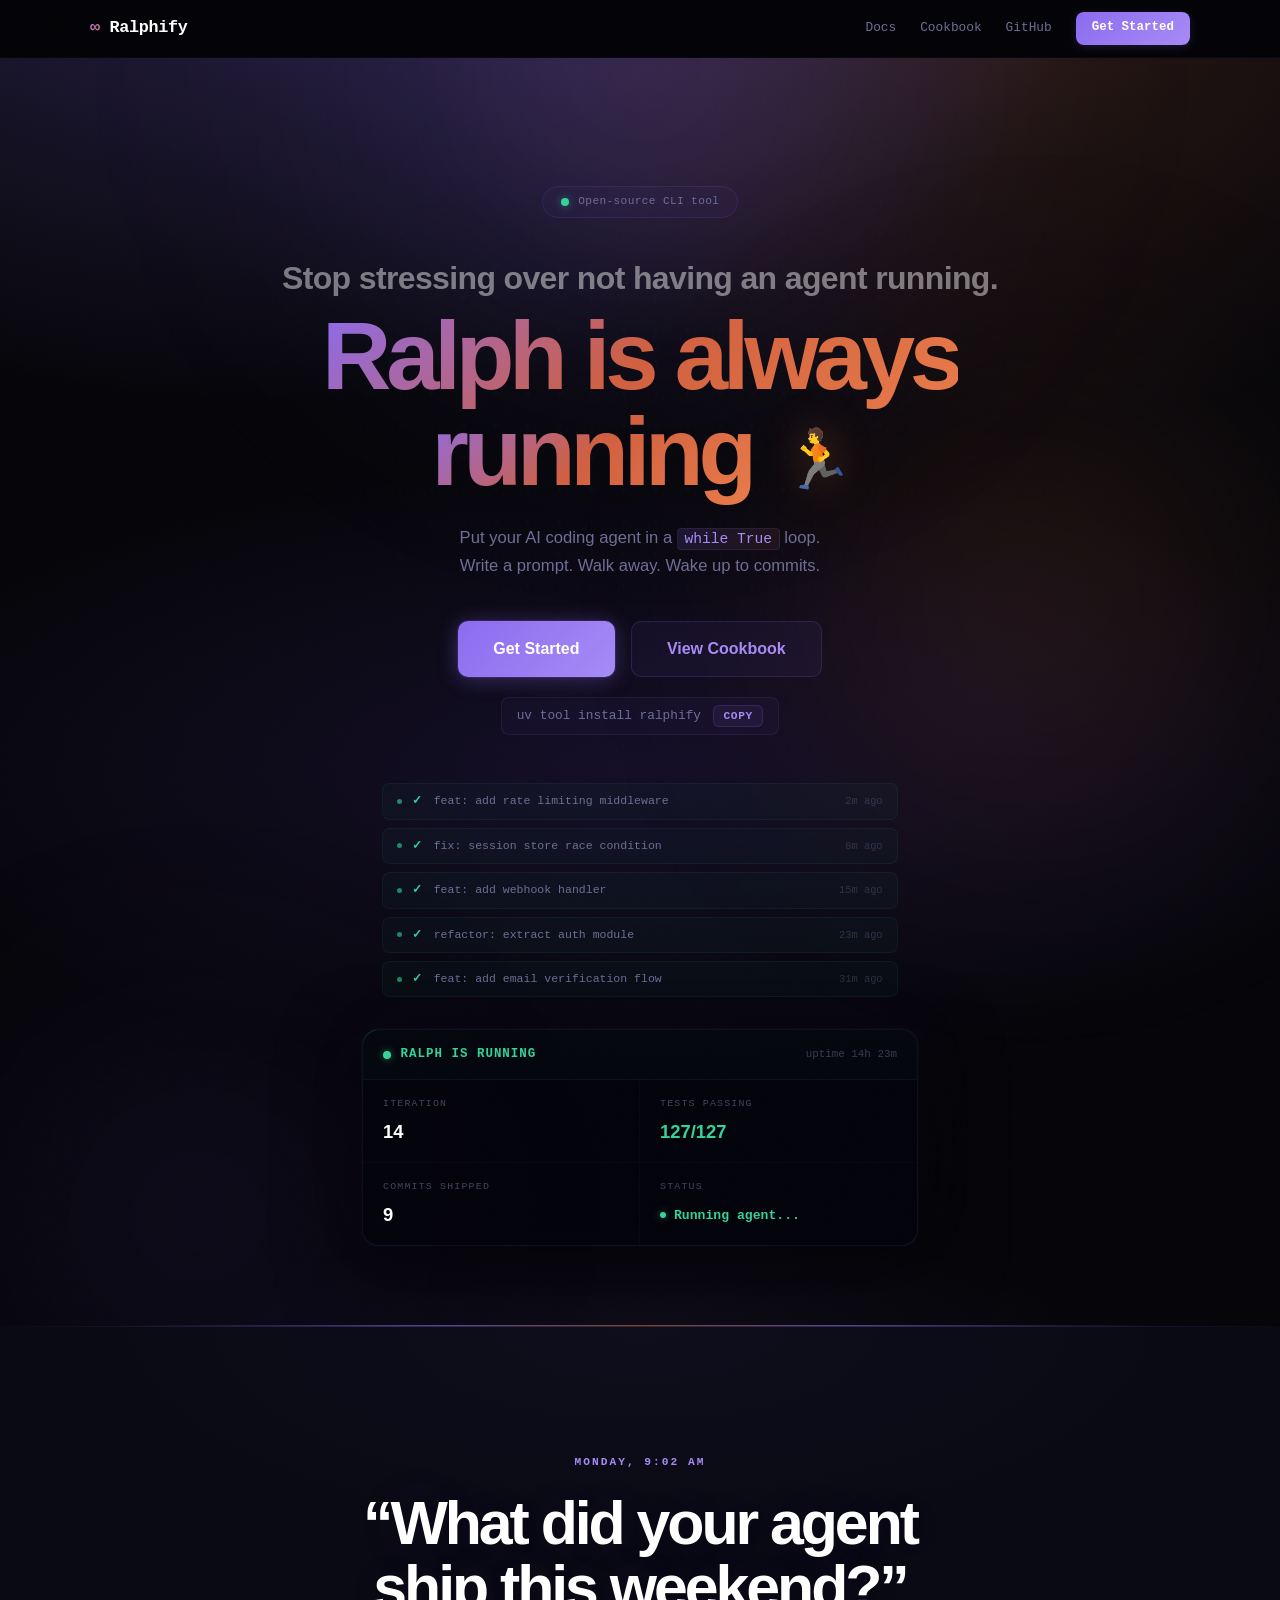
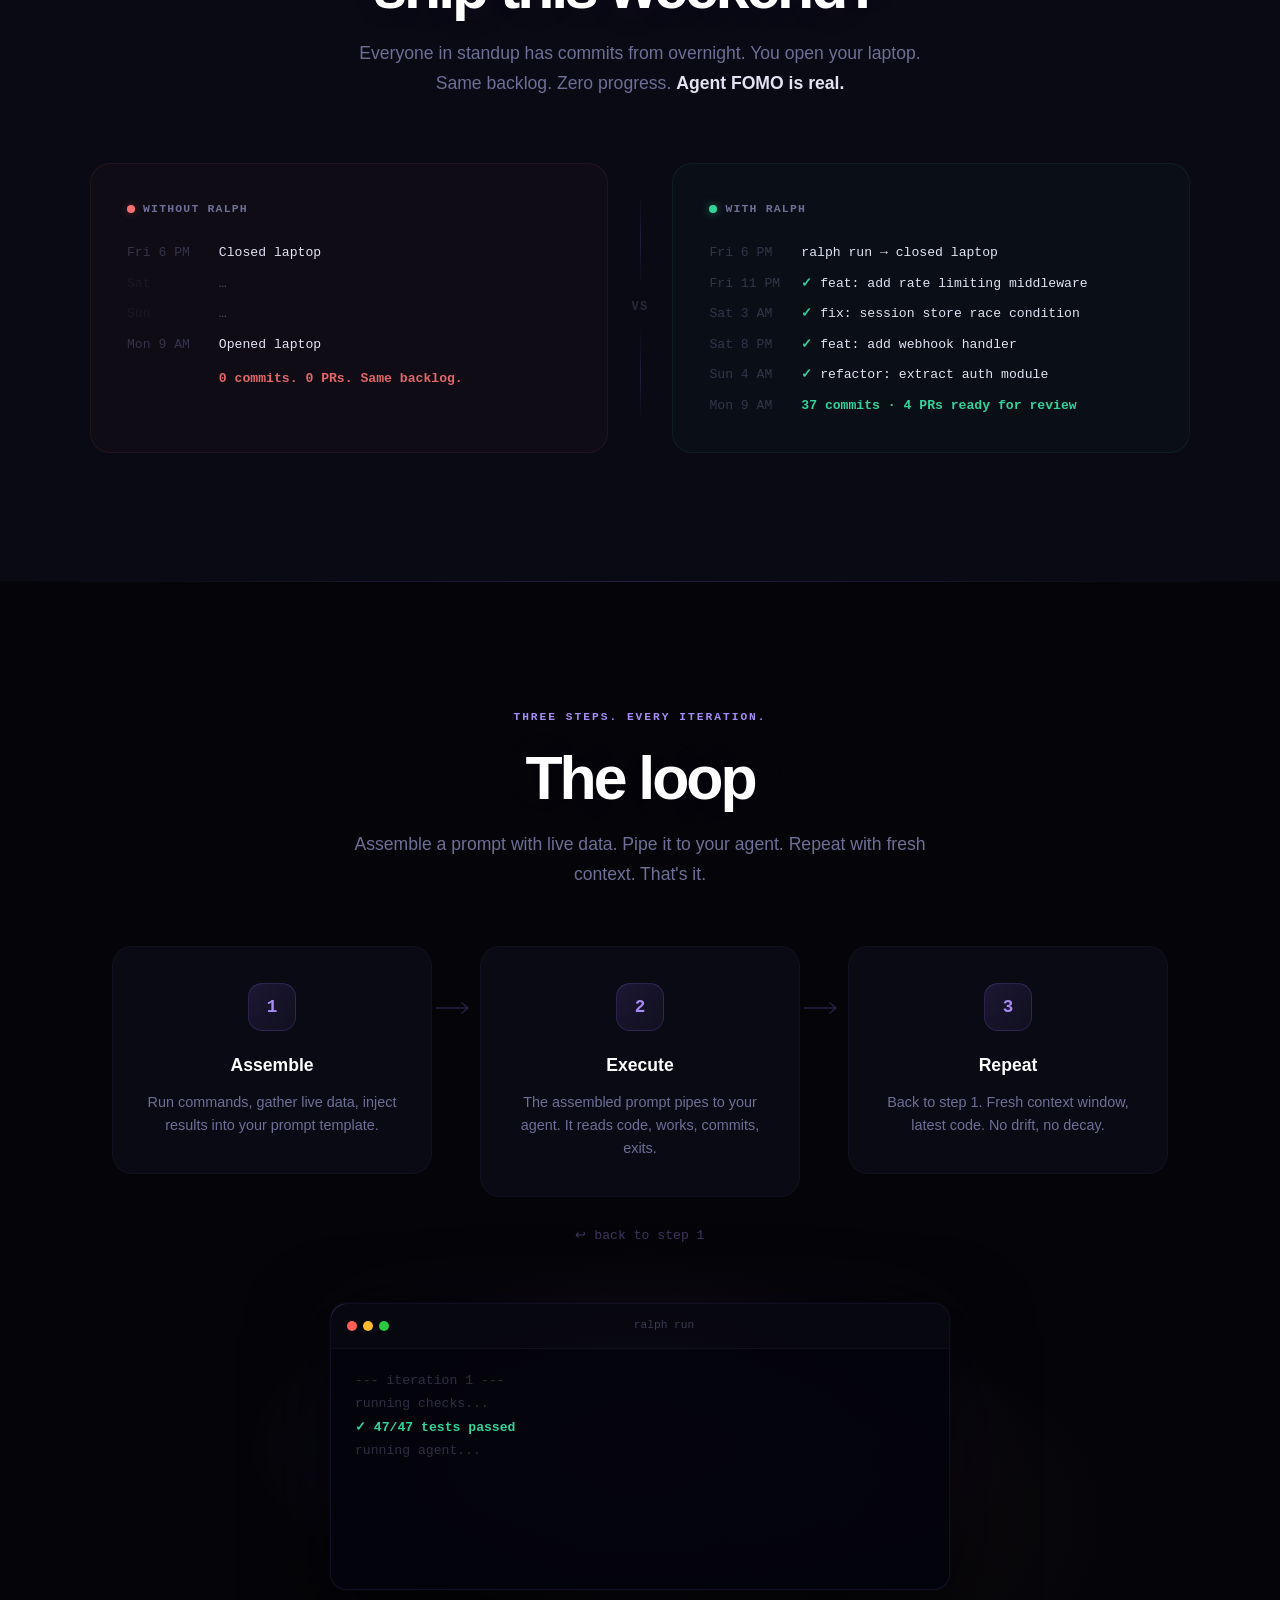
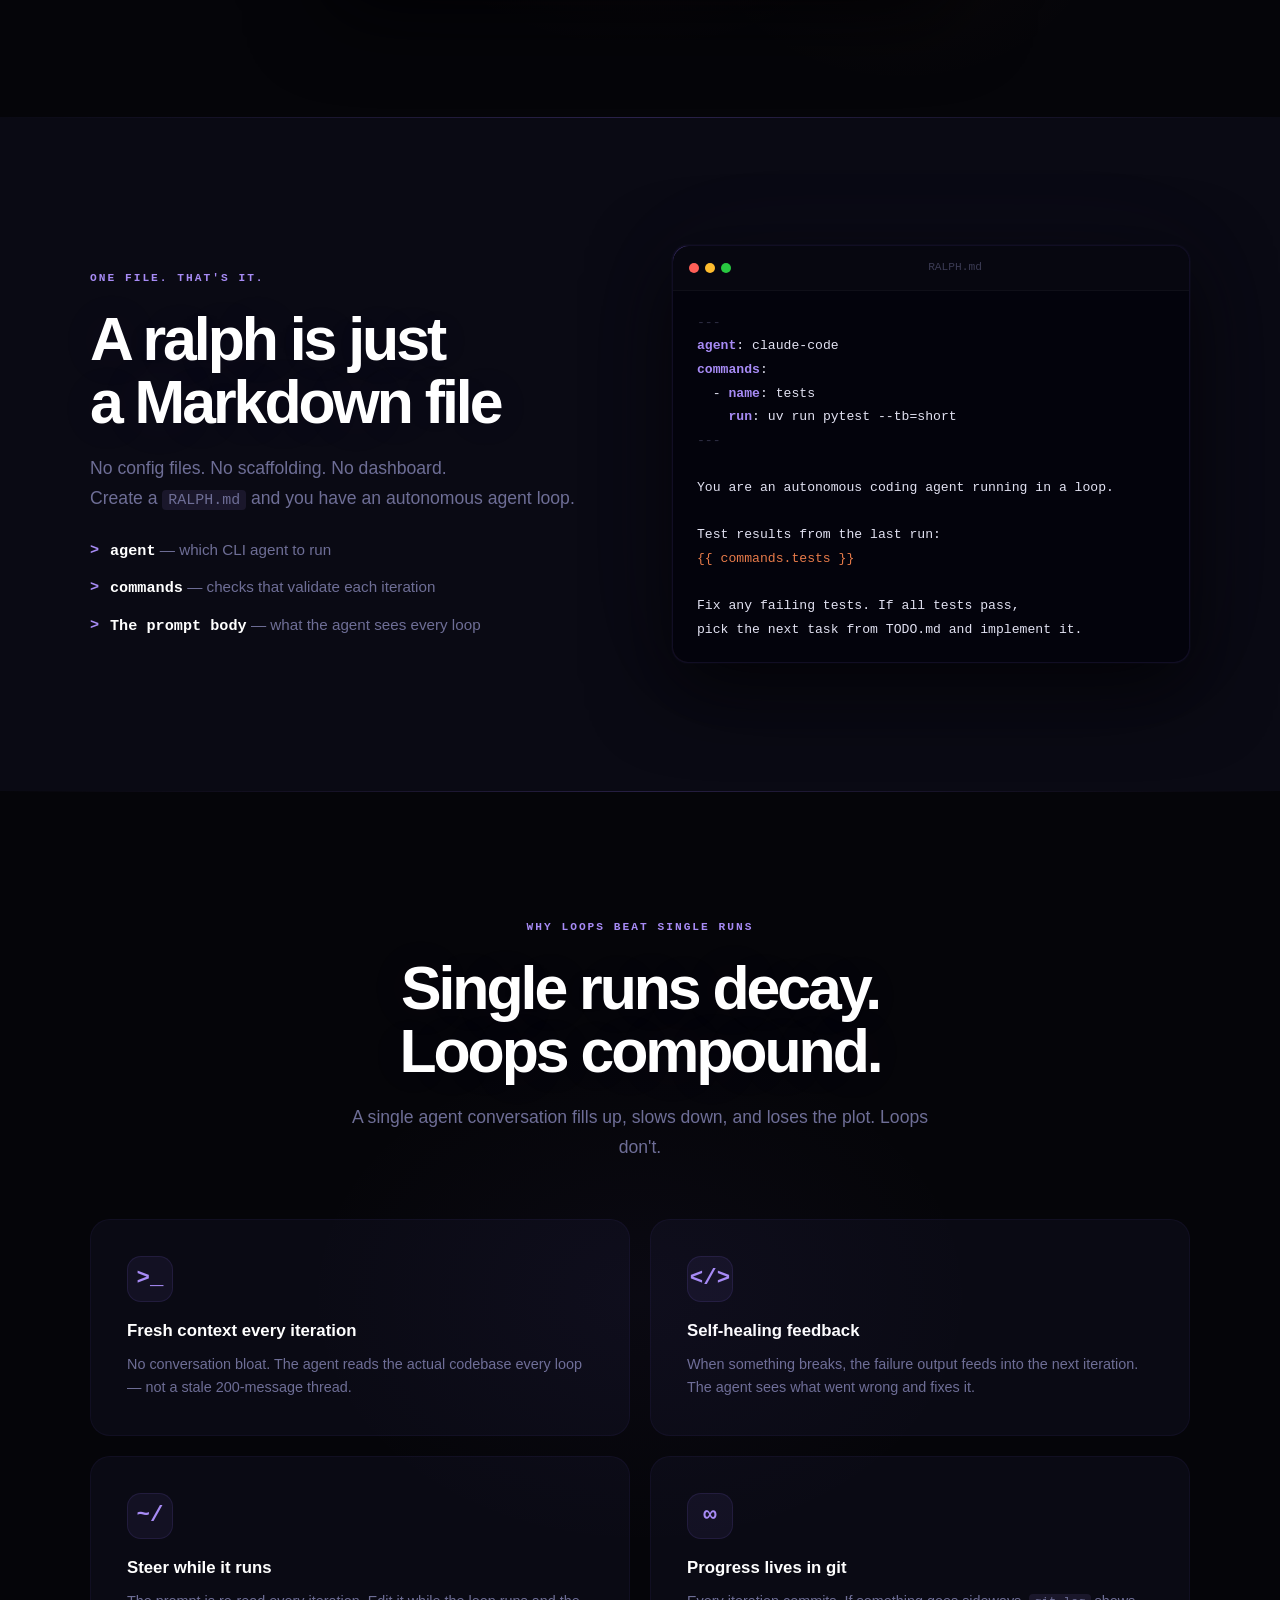
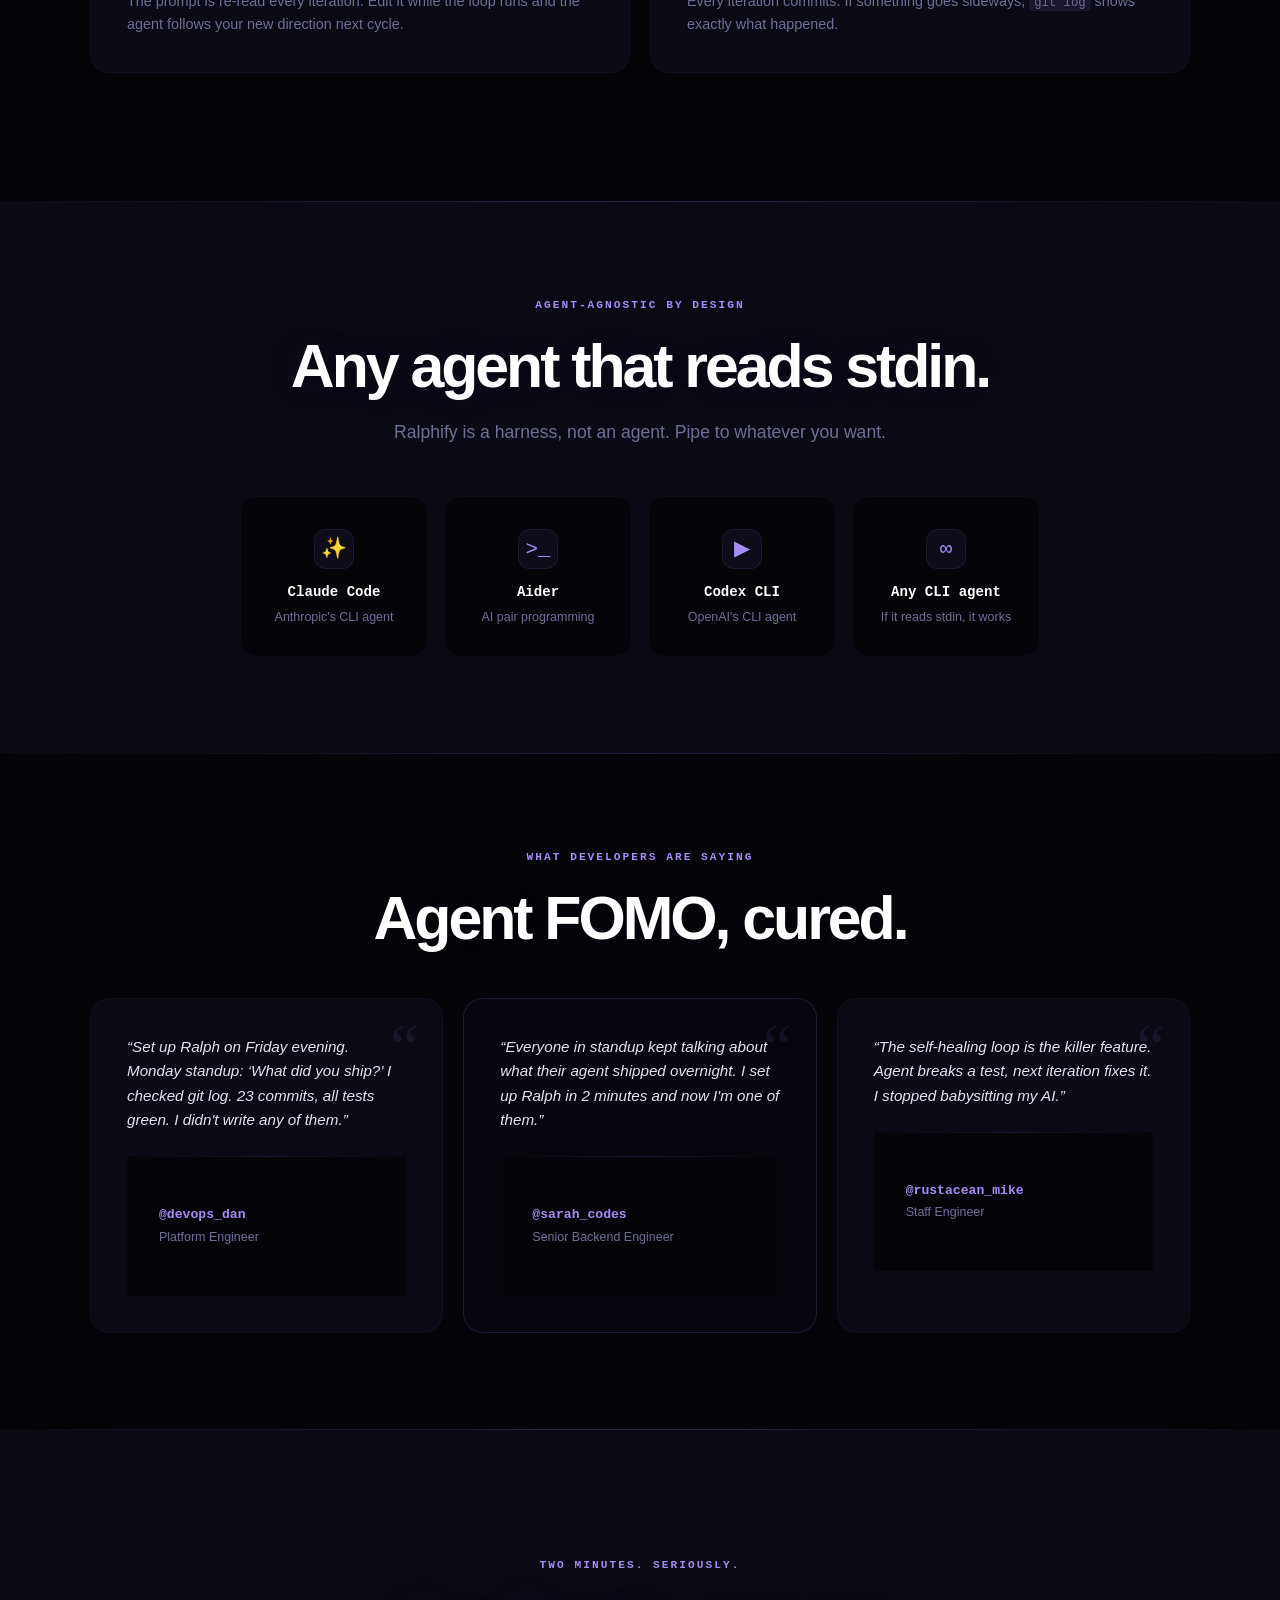
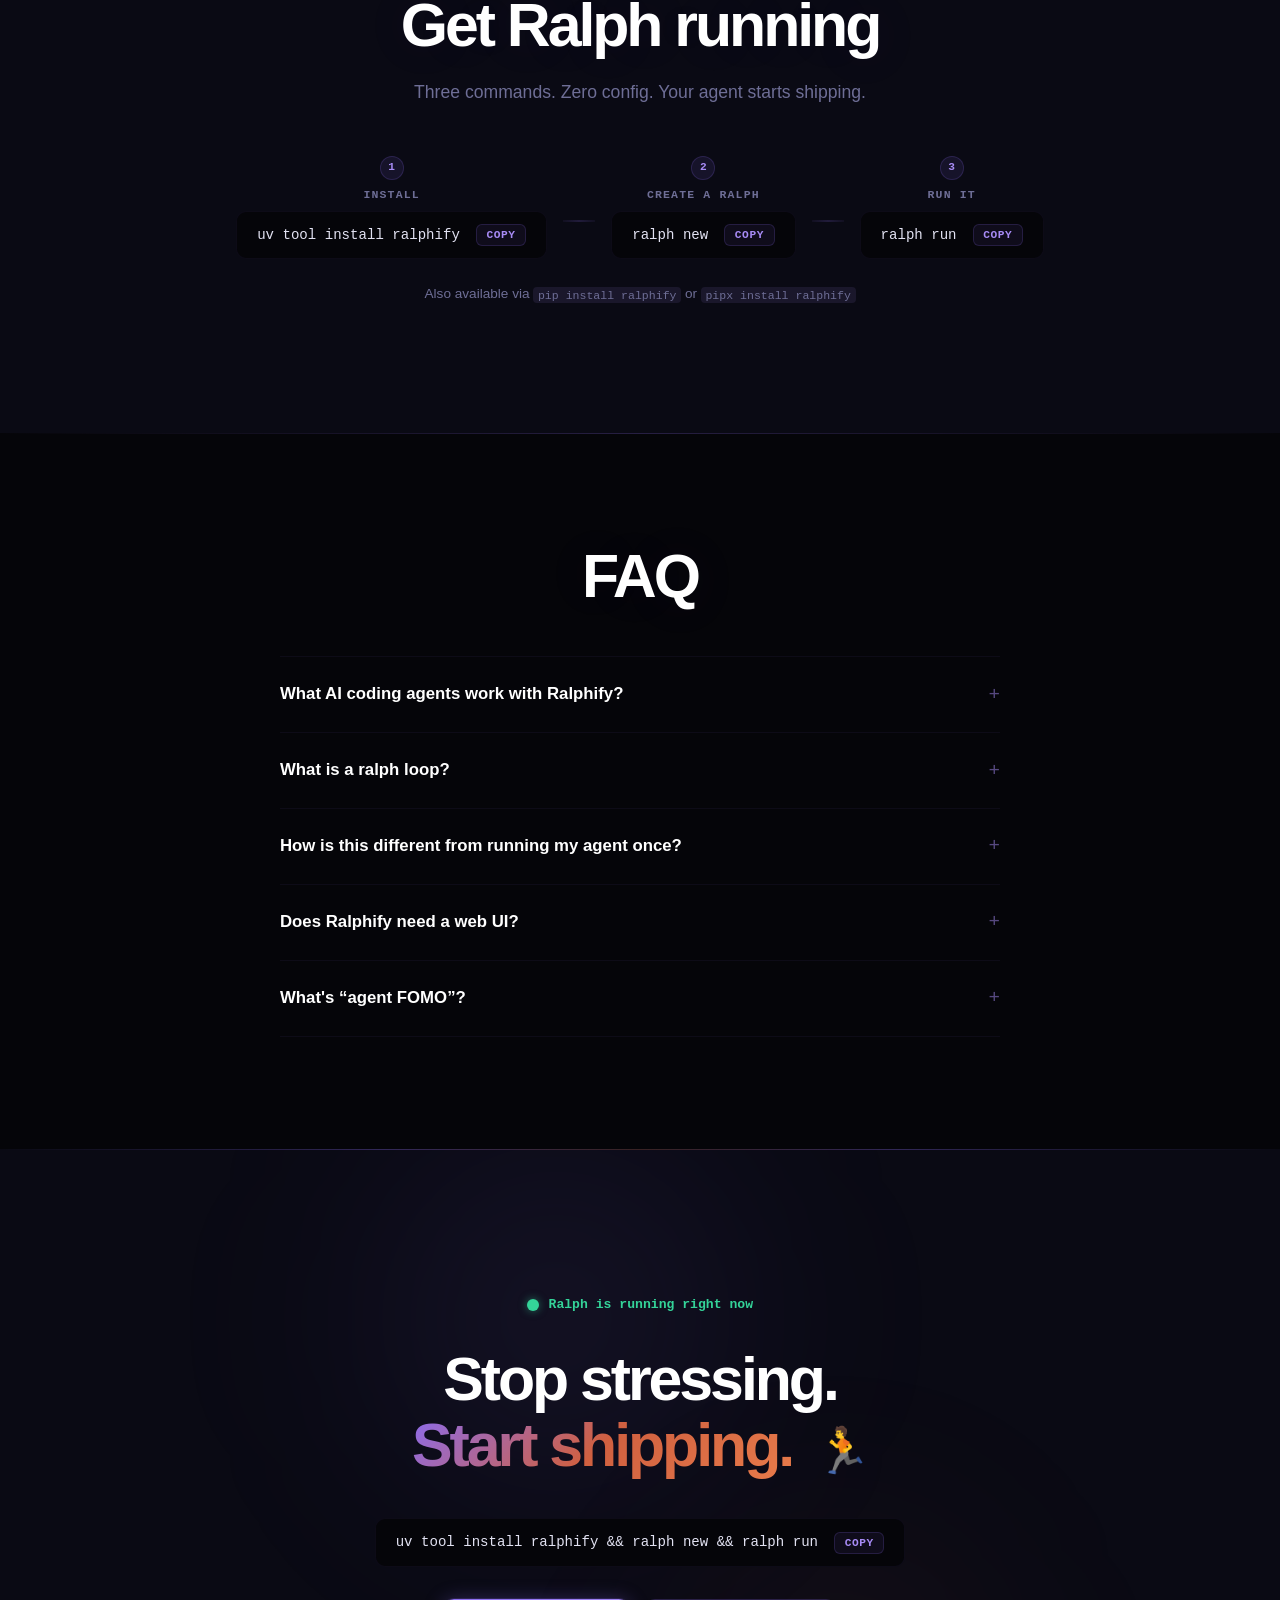
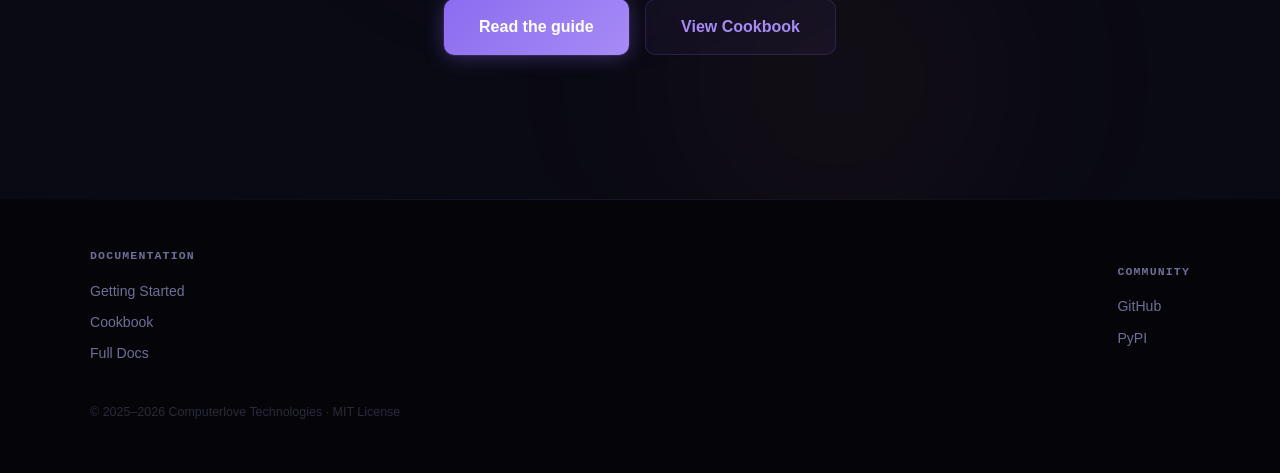
==== commit 597ba20a: "feat: redesign landing page hero with inline runner emoji, commit ticker, and streamlined flow Repla" ====
--- a/website/index.html
+++ b/website/index.html
@@ -220,10 +220,10 @@
         <h1 class="hero-headline">
           <span class="hero-line-prelude">Stop stressing over not having an agent running.</span>
           <span class="hero-line-punchline">
-            <span class="hero-gradient-text">Ralph is always running</span>
-            <span class="runner-wrap" aria-hidden="true">
-              <span class="runner-track"></span>
-              <span class="runner-emoji">&#x1F3C3;</span>
+            <span class="hero-gradient-text">Ralph is always</span>
+            <span class="hero-running-word">
+              <span class="hero-gradient-text">running</span>
+              <span class="hero-runner-inline" aria-hidden="true">&#x1F3C3;</span>
             </span>
           </span>
         </h1>
@@ -242,6 +242,17 @@
             <code>uv tool install ralphify</code>
             <button class="copy-btn" aria-label="Copy install command" onclick="copyCommand(this, 'uv tool install ralphify')">Copy</button>
           </div>
+        </div>
+      </div>
+
+      <!-- Live commit ticker -->
+      <div class="hero-ticker" aria-hidden="true">
+        <div class="ticker-track" id="ticker-track">
+          <div class="ticker-item"><span class="ticker-dot"></span><span class="ticker-text"><span class="ticker-success">&#x2713;</span> feat: add rate limiting middleware</span><span class="ticker-time">2m ago</span></div>
+          <div class="ticker-item"><span class="ticker-dot"></span><span class="ticker-text"><span class="ticker-success">&#x2713;</span> fix: session store race condition</span><span class="ticker-time">8m ago</span></div>
+          <div class="ticker-item"><span class="ticker-dot"></span><span class="ticker-text"><span class="ticker-success">&#x2713;</span> feat: add webhook handler</span><span class="ticker-time">15m ago</span></div>
+          <div class="ticker-item"><span class="ticker-dot"></span><span class="ticker-text"><span class="ticker-success">&#x2713;</span> refactor: extract auth module</span><span class="ticker-time">23m ago</span></div>
+          <div class="ticker-item"><span class="ticker-dot"></span><span class="ticker-text"><span class="ticker-success">&#x2713;</span> feat: add email verification flow</span><span class="ticker-time">31m ago</span></div>
         </div>
       </div>
 
@@ -251,6 +262,7 @@
           <div class="status-panel-header">
             <span class="status-dot"></span>
             <span class="status-panel-title">ralph is running</span>
+            <span class="status-panel-uptime" id="uptime">uptime 14h 23m</span>
           </div>
           <div class="status-panel-grid">
             <div class="status-metric">
@@ -262,8 +274,8 @@
               <span class="status-metric-value status-metric-green">127/127</span>
             </div>
             <div class="status-metric">
-              <span class="status-metric-label">Last commit</span>
-              <span class="status-metric-value status-metric-mono">feat: add webhook handler</span>
+              <span class="status-metric-label">Commits shipped</span>
+              <span class="status-metric-value" id="commit-counter">9</span>
             </div>
             <div class="status-metric">
               <span class="status-metric-label">Status</span>
@@ -280,50 +292,7 @@
     </section>
 
     <!-- ============================================ -->
-    <!-- THE PROBLEM — your agent stopped              -->
-    <!-- ============================================ -->
-    <section class="problem" aria-labelledby="problem-heading">
-      <div class="problem-inner">
-        <p class="section-eyebrow fade-up">The problem</p>
-        <h2 id="problem-heading" class="section-heading fade-up">
-          You close your laptop.<br>
-          <span class="text-muted-heading">Your agent stops.</span>
-        </h2>
-        <p class="section-subtitle fade-up">You start an agent. It works great. Then you go to lunch, close your laptop, or context fills up. The agent stops. You come back, re-read the thread, restart it. Again. And again.</p>
-
-        <div class="problem-cycle fade-up">
-          <div class="cycle-step">
-            <div class="cycle-icon">&#x25B6;</div>
-            <span>Start agent</span>
-          </div>
-          <div class="cycle-arrow" aria-hidden="true">
-            <svg viewBox="0 0 40 12" fill="none"><path d="M0 6h32m0 0l-6-5m6 5l-6 5" stroke="currentColor" stroke-width="1.5" stroke-linecap="round" stroke-linejoin="round"/></svg>
-          </div>
-          <div class="cycle-step">
-            <div class="cycle-icon">&#x1F4BB;</div>
-            <span>It works</span>
-          </div>
-          <div class="cycle-arrow" aria-hidden="true">
-            <svg viewBox="0 0 40 12" fill="none"><path d="M0 6h32m0 0l-6-5m6 5l-6 5" stroke="currentColor" stroke-width="1.5" stroke-linecap="round" stroke-linejoin="round"/></svg>
-          </div>
-          <div class="cycle-step cycle-step-bad">
-            <div class="cycle-icon">&#x1F6D1;</div>
-            <span>Context fills up</span>
-          </div>
-          <div class="cycle-arrow" aria-hidden="true">
-            <svg viewBox="0 0 40 12" fill="none"><path d="M0 6h32m0 0l-6-5m6 5l-6 5" stroke="currentColor" stroke-width="1.5" stroke-linecap="round" stroke-linejoin="round"/></svg>
-          </div>
-          <div class="cycle-step cycle-step-bad">
-            <div class="cycle-icon">&#x1F504;</div>
-            <span>Restart manually</span>
-          </div>
-        </div>
-        <p class="problem-tagline fade-up">What if it just&hellip; <em>kept going?</em></p>
-      </div>
-    </section>
-
-    <!-- ============================================ -->
-    <!-- THE 9AM STANDUP — agent FOMO narrative        -->
+    <!-- AGENT FOMO — the emotional hook               -->
     <!-- ============================================ -->
     <section class="fomo" aria-labelledby="fomo-heading">
       <div class="fomo-inner">
@@ -331,16 +300,16 @@
         <h2 id="fomo-heading" class="section-heading fade-up">
           &ldquo;What did your agent<br>ship this weekend?&rdquo;
         </h2>
-        <p class="section-subtitle fade-up">Everyone in standup is talking about what their AI coding agent pushed overnight. You open your laptop. Same backlog. Zero progress. <strong>Agent FOMO is real.</strong></p>
+        <p class="section-subtitle fade-up">Everyone in standup has commits from overnight. You open your laptop. Same backlog. Zero progress. <strong>Agent FOMO is real.</strong></p>
 
         <div class="fomo-contrast fade-up">
           <div class="fomo-card fomo-without">
             <div class="fomo-card-label">
               <span class="status-dot status-dot-dead"></span>
-              You, without Ralph
+              Without Ralph
             </div>
             <div class="fomo-card-body">
-              <div class="fomo-line"><span class="fomo-time">Fri 6 PM</span> Closed laptop for the weekend</div>
+              <div class="fomo-line"><span class="fomo-time">Fri 6 PM</span> Closed laptop</div>
               <div class="fomo-line fomo-dim"><span class="fomo-time">Sat</span> &hellip;</div>
               <div class="fomo-line fomo-dim"><span class="fomo-time">Sun</span> &hellip;</div>
               <div class="fomo-line"><span class="fomo-time">Mon 9 AM</span> Opened laptop</div>
@@ -357,7 +326,7 @@
           <div class="fomo-card fomo-with">
             <div class="fomo-card-label">
               <span class="status-dot"></span>
-              You, with Ralph
+              With Ralph
             </div>
             <div class="fomo-card-body">
               <div class="fomo-line"><span class="fomo-time">Fri 6 PM</span> <code>ralph run</code> &rarr; closed laptop</div>
@@ -652,9 +621,7 @@
         <h2 id="cta-bottom-heading">
           Stop stressing.<br>
           <span class="hero-gradient-text">Start shipping.</span>
-          <span class="runner-wrap runner-wrap-sm" aria-hidden="true">
-            <span class="runner-emoji runner-emoji-sm">&#x1F3C3;</span>
-          </span>
+          <span class="cta-runner" aria-hidden="true">&#x1F3C3;</span>
         </h2>
         <div class="install-command cta-command">
           <code>uv tool install ralphify && ralph new && ralph run</code>
@@ -717,6 +684,18 @@
       });
     }
 
+    // Ticker entrance
+    const ticker = document.querySelector('.hero-ticker');
+    if (ticker) {
+      ticker.style.opacity = '0';
+      ticker.style.transform = 'translateY(20px)';
+      setTimeout(() => {
+        ticker.style.transition = 'opacity 0.8s cubic-bezier(0.16, 1, 0.3, 1), transform 0.8s cubic-bezier(0.16, 1, 0.3, 1)';
+        ticker.style.opacity = '1';
+        ticker.style.transform = 'translateY(0)';
+      }, 1000);
+    }
+
     // Status dashboard entrance animation
     const dashboard = document.querySelector('.hero-status-dashboard');
     if (dashboard) {
@@ -726,13 +705,15 @@
         dashboard.style.transition = 'opacity 1s cubic-bezier(0.16, 1, 0.3, 1), transform 1s cubic-bezier(0.16, 1, 0.3, 1)';
         dashboard.style.opacity = '1';
         dashboard.style.transform = 'translateY(0) scale(1)';
-      }, 1200);
+      }, 1400);
     }
 
     // Iteration counter — counts up slowly to feel alive
     const iterCounter = document.getElementById('iter-counter');
+    const commitCounter = document.getElementById('commit-counter');
     if (iterCounter) {
       let count = 14;
+      let commits = 9;
       setInterval(() => {
         count++;
         iterCounter.textContent = count;
@@ -744,7 +725,55 @@
           iterCounter.style.transform = 'scale(1)';
           iterCounter.style.color = '';
         }, 50);
+
+        // Every 3rd iteration, bump commits
+        if (count % 3 === 0 && commitCounter) {
+          commits++;
+          commitCounter.textContent = commits;
+          commitCounter.style.transition = 'none';
+          commitCounter.style.transform = 'scale(1.15)';
+          commitCounter.style.color = '#34D399';
+          setTimeout(() => {
+            commitCounter.style.transition = 'transform 0.4s ease, color 0.6s ease';
+            commitCounter.style.transform = 'scale(1)';
+            commitCounter.style.color = '';
+          }, 50);
+        }
       }, 8000);
+    }
+
+    // Ticker — add new commit messages periodically
+    const tickerTrack = document.getElementById('ticker-track');
+    if (tickerTrack) {
+      const tickerMessages = [
+        'feat: add pagination to API responses',
+        'fix: resolve cache invalidation bug',
+        'feat: implement retry logic for webhooks',
+        'refactor: simplify database query builder',
+        'feat: add health check endpoint',
+        'fix: correct timezone handling in scheduler',
+        'feat: add CSV export for reports',
+        'refactor: extract validation middleware',
+      ];
+      let tickerIdx = 0;
+      setInterval(() => {
+        const msg = tickerMessages[tickerIdx % tickerMessages.length];
+        const item = document.createElement('div');
+        item.className = 'ticker-item ticker-item-new';
+        item.innerHTML = '<span class="ticker-dot"></span><span class="ticker-text"><span class="ticker-success">\u2713</span> ' + msg + '</span><span class="ticker-time">just now</span>';
+        tickerTrack.insertBefore(item, tickerTrack.firstChild);
+        requestAnimationFrame(() => {
+          item.classList.add('ticker-item-visible');
+        });
+        // Remove last item if too many
+        if (tickerTrack.children.length > 6) {
+          const last = tickerTrack.lastElementChild;
+          last.style.opacity = '0';
+          last.style.transform = 'translateX(20px)';
+          setTimeout(() => last.remove(), 300);
+        }
+        tickerIdx++;
+      }, 12000);
     }
 
     // Terminal typing animation
@@ -889,32 +918,6 @@
       }, { threshold: 0.2 });
       quoteObs.observe(quoteGrid);
     }
-
-    // Problem cycle entrance animation
-    const problemCycle = document.querySelector('.problem-cycle');
-    if (problemCycle) {
-      const steps = problemCycle.querySelectorAll('.cycle-step');
-      const arrows = problemCycle.querySelectorAll('.cycle-arrow');
-      const cycleObs = new IntersectionObserver((entries) => {
-        entries.forEach(entry => {
-          if (entry.isIntersecting) {
-            steps.forEach((step, i) => {
-              setTimeout(() => {
-                step.style.opacity = '1';
-                step.style.transform = 'translateY(0)';
-              }, i * 200);
-            });
-            arrows.forEach((arrow, i) => {
-              setTimeout(() => {
-                arrow.style.opacity = '1';
-              }, i * 200 + 100);
-            });
-            cycleObs.unobserve(entry.target);
-          }
-        });
-      }, { threshold: 0.3 });
-      cycleObs.observe(problemCycle);
-    }
   </script>
 </body>
 </html>
--- a/website/styles.css
+++ b/website/styles.css
@@ -279,9 +279,9 @@
   right: -20%;
   bottom: 20%;
   background:
-    radial-gradient(ellipse 80% 60% at 30% 20%, rgba(139, 108, 240, 0.25) 0%, transparent 60%),
-    radial-gradient(ellipse 60% 50% at 70% 30%, rgba(232, 123, 74, 0.14) 0%, transparent 55%),
-    radial-gradient(ellipse 90% 40% at 50% 80%, rgba(124, 77, 255, 0.10) 0%, transparent 50%);
+    radial-gradient(ellipse 80% 60% at 30% 20%, rgba(139, 108, 240, 0.28) 0%, transparent 60%),
+    radial-gradient(ellipse 60% 50% at 70% 30%, rgba(232, 123, 74, 0.16) 0%, transparent 55%),
+    radial-gradient(ellipse 90% 40% at 50% 80%, rgba(124, 77, 255, 0.12) 0%, transparent 50%);
   animation: wash-drift 20s ease-in-out infinite alternate;
 }
 
@@ -297,29 +297,29 @@
 }
 
 .hero-orb-1 {
-  width: 800px;
-  height: 800px;
-  top: -30%;
-  left: 20%;
-  background: radial-gradient(circle, rgba(139, 108, 240, 0.22) 0%, transparent 60%);
+  width: 900px;
+  height: 900px;
+  top: -35%;
+  left: 15%;
+  background: radial-gradient(circle, rgba(139, 108, 240, 0.28) 0%, transparent 60%);
   animation: orb-drift-1 22s ease-in-out infinite alternate;
 }
 
 .hero-orb-2 {
+  width: 700px;
+  height: 700px;
+  top: 15%;
+  right: -8%;
+  background: radial-gradient(circle, rgba(232, 123, 74, 0.18) 0%, transparent 60%);
+  animation: orb-drift-2 26s ease-in-out infinite alternate;
+}
+
+.hero-orb-3 {
   width: 600px;
   height: 600px;
-  top: 20%;
-  right: -5%;
-  background: radial-gradient(circle, rgba(232, 123, 74, 0.14) 0%, transparent 60%);
-  animation: orb-drift-2 26s ease-in-out infinite alternate;
-}
-
-.hero-orb-3 {
-  width: 500px;
-  height: 500px;
-  bottom: -10%;
-  left: -5%;
-  background: radial-gradient(circle, rgba(124, 77, 255, 0.12) 0%, transparent 60%);
+  bottom: -15%;
+  left: -8%;
+  background: radial-gradient(circle, rgba(124, 77, 255, 0.14) 0%, transparent 60%);
   animation: orb-drift-3 18s ease-in-out infinite alternate;
 }
 
@@ -358,10 +358,10 @@
 /* Centered hero layout */
 .hero-center {
   position: relative;
-  z-index: 1;
+  z-index: 2;
   max-width: var(--max-width);
   margin: 0 auto;
-  padding: 7rem 2rem 3rem;
+  padding: 8rem 2rem 3rem;
   display: flex;
   flex-direction: column;
   align-items: center;
@@ -434,10 +434,32 @@
 
 .hero-line-punchline {
   display: block;
-  font-size: clamp(3.2rem, 7vw, 6rem);
+  font-size: clamp(3.2rem, 7.5vw, 6.5rem);
   font-weight: 800;
   line-height: 1.0;
   letter-spacing: -0.055em;
+}
+
+.hero-running-word {
+  display: inline;
+  position: relative;
+  white-space: nowrap;
+}
+
+.hero-runner-inline {
+  display: inline-block;
+  font-size: 0.6em;
+  vertical-align: middle;
+  margin-left: 0.15em;
+  animation: runner-jog 0.5s ease-in-out infinite;
+  filter: drop-shadow(0 0 20px rgba(232, 123, 74, 0.4));
+}
+
+@keyframes runner-jog {
+  0%, 100% { transform: translateY(0) translateX(0); }
+  25% { transform: translateY(-6px) translateX(2px); }
+  50% { transform: translateY(0) translateX(4px); }
+  75% { transform: translateY(-4px) translateX(2px); }
 }
 
 .hero-gradient-text {
@@ -452,52 +474,6 @@
   -webkit-text-fill-color: transparent;
 }
 
-/* Runner emoji with animated track */
-.runner-wrap {
-  display: inline-block;
-  position: relative;
-  vertical-align: middle;
-  margin-left: 0.3em;
-  width: clamp(2.5rem, 5vw, 5rem);
-  height: clamp(2rem, 3.5vw, 3.5rem);
-}
-
-.runner-wrap-sm {
-  width: clamp(1.5rem, 3vw, 3rem);
-  height: clamp(1.2rem, 2vw, 2rem);
-}
-
-.runner-track {
-  position: absolute;
-  bottom: 0;
-  left: 0;
-  right: 0;
-  height: 2px;
-  background: linear-gradient(90deg, transparent, rgba(139, 108, 240, 0.3), rgba(232, 123, 74, 0.2), transparent);
-  border-radius: 1px;
-}
-
-.runner-emoji {
-  font-size: clamp(1.8rem, 3.5vw, 3.5rem);
-  display: inline-block;
-  animation: runner-bounce 0.6s ease-in-out infinite;
-  -webkit-text-fill-color: initial;
-  position: absolute;
-  bottom: 2px;
-  left: 0;
-}
-
-.runner-emoji-sm {
-  font-size: clamp(1rem, 2vw, 1.75rem);
-}
-
-@keyframes runner-bounce {
-  0%, 100% { transform: translateY(0) translateX(0); }
-  25% { transform: translateY(-6px) translateX(1px); }
-  50% { transform: translateY(0) translateX(2px); }
-  75% { transform: translateY(-4px) translateX(1px); }
-}
-
 .hero-sub {
   font-size: clamp(1rem, 1.3vw, 1.15rem);
   color: var(--text-muted);
@@ -539,12 +515,83 @@
   color: var(--text-muted);
 }
 
+/* -- Commit Ticker -------------------------------------------- */
+
+.hero-ticker {
+  position: relative;
+  z-index: 2;
+  max-width: 580px;
+  width: 100%;
+  margin: 0 auto;
+  padding: 0 2rem 2rem;
+}
+
+.ticker-track {
+  display: flex;
+  flex-direction: column;
+  gap: 0.5rem;
+}
+
+.ticker-item {
+  display: flex;
+  align-items: center;
+  gap: 0.6rem;
+  font-family: var(--mono);
+  font-size: 0.72rem;
+  color: var(--text-muted);
+  padding: 0.5rem 0.9rem;
+  border-radius: 8px;
+  background: rgba(52, 211, 153, 0.03);
+  border: 1px solid rgba(52, 211, 153, 0.06);
+  transition: opacity 0.3s ease, transform 0.3s ease;
+}
+
+.ticker-item-new {
+  opacity: 0;
+  transform: translateX(-20px);
+}
+
+.ticker-item-new.ticker-item-visible {
+  opacity: 1;
+  transform: translateX(0);
+}
+
+.ticker-dot {
+  width: 5px;
+  height: 5px;
+  border-radius: 50%;
+  background: #34D399;
+  flex-shrink: 0;
+  opacity: 0.6;
+}
+
+.ticker-text {
+  flex: 1;
+  min-width: 0;
+  overflow: hidden;
+  text-overflow: ellipsis;
+  white-space: nowrap;
+}
+
+.ticker-success {
+  color: #34D399;
+  font-weight: 700;
+  margin-right: 0.3rem;
+}
+
+.ticker-time {
+  color: var(--text-muted);
+  opacity: 0.35;
+  flex-shrink: 0;
+  font-size: 0.65rem;
+}
+
 /* -- Status Dashboard ----------------------------------------- */
 
 .hero-status-dashboard {
   position: relative;
-  z-index: 1;
-  max-width: 580px;
+  z-index: 2;
+  max-width: 620px;
   width: 100%;
   margin: 0 auto;
   padding: 0 2rem 5rem;
@@ -595,6 +642,14 @@
   letter-spacing: 0.08em;
 }
 
+.status-panel-uptime {
+  font-family: var(--mono);
+  font-size: 0.68rem;
+  color: var(--text-muted);
+  opacity: 0.5;
+  margin-left: auto;
+}
+
 .status-panel-grid {
   display: grid;
   grid-template-columns: 1fr 1fr;
@@ -635,13 +690,6 @@
 
 .status-metric-green {
   color: #34D399;
-}
-
-.status-metric-mono {
-  font-family: var(--mono);
-  font-size: 0.82rem;
-  font-weight: 600;
-  color: var(--purple-light);
 }
 
 .status-metric-active {
@@ -861,16 +909,16 @@
   );
 }
 
-/* -- Problem section ------------------------------------------ */
-
-.problem {
+/* -- FOMO section --------------------------------------------- */
+
+.fomo {
   padding: 8rem 2rem;
   background: var(--bg-surface);
   border-top: none;
   position: relative;
 }
 
-.problem::before {
+.fomo::before {
   content: "";
   position: absolute;
   top: 0;
@@ -887,104 +935,158 @@
   );
 }
 
-.problem-inner {
+.fomo::after {
+  content: "";
+  position: absolute;
+  top: 0;
+  left: 0;
+  right: 0;
+  height: 300px;
+  background: radial-gradient(ellipse 60% 100% at 50% 0%, rgba(139, 108, 240, 0.04) 0%, transparent 70%);
+  pointer-events: none;
+}
+
+.fomo-inner {
   max-width: var(--max-width);
   margin: 0 auto;
   position: relative;
 }
 
-.problem-cycle {
-  display: flex;
+.fomo-contrast {
+  display: grid;
+  grid-template-columns: 1fr auto 1fr;
+  gap: 1.5rem;
+  margin-top: 4rem;
+  align-items: stretch;
+}
+
+.fomo-card {
+  border-radius: 20px;
+  padding: 2.25rem;
+  opacity: 0;
+  transform: translateY(20px);
+  transition: opacity 0.6s cubic-bezier(0.16, 1, 0.3, 1), transform 0.6s cubic-bezier(0.16, 1, 0.3, 1);
+}
+
+.fomo-card.visible {
+  opacity: 1;
+  transform: translateY(0);
+}
+
+.fomo-without {
+  background: rgba(248, 113, 113, 0.025);
+  border: 1px solid rgba(248, 113, 113, 0.08);
+  transition: border-color 0.3s ease, box-shadow 0.3s ease;
+}
+
+.fomo-without:hover {
+  border-color: rgba(248, 113, 113, 0.18);
+  box-shadow: 0 0 60px rgba(248, 113, 113, 0.04);
+}
+
+.fomo-with {
+  background: rgba(52, 211, 153, 0.025);
+  border: 1px solid rgba(52, 211, 153, 0.08);
+  transition: border-color 0.3s ease, box-shadow 0.3s ease;
+}
+
+.fomo-with:hover {
+  border-color: rgba(52, 211, 153, 0.18);
+  box-shadow: 0 0 60px rgba(52, 211, 153, 0.04);
+}
+
+.fomo-card-label {
+  display: flex;
+  align-items: center;
+  gap: 0.5rem;
+  font-family: var(--mono);
+  font-size: 0.72rem;
+  font-weight: 700;
+  text-transform: uppercase;
+  letter-spacing: 0.1em;
+  color: var(--text-muted);
+  margin-bottom: 1.5rem;
+}
+
+.fomo-card-body {
+  display: flex;
+  flex-direction: column;
+  gap: 0.6rem;
+}
+
+.fomo-line {
+  font-family: var(--mono);
+  font-size: 0.82rem;
+  line-height: 1.6;
+  color: var(--text);
+}
+
+.fomo-time {
+  color: var(--text-muted);
+  opacity: 0.4;
+  margin-right: 0.75rem;
+  display: inline-block;
+  min-width: 72px;
+}
+
+.fomo-dim {
+  opacity: 0.3;
+}
+
+.fomo-nothing {
+  color: #F87171;
+  opacity: 0.9;
+  margin-top: 0.25rem;
+  font-weight: 600;
+}
+
+.fomo-highlight {
+  color: #34D399;
+  font-weight: 700;
+}
+
+.success {
+  color: #34D399;
+  font-weight: 700;
+}
+
+/* FOMO divider — vertical line with "vs" label */
+.fomo-divider {
+  display: flex;
+  flex-direction: column;
   align-items: center;
   justify-content: center;
-  gap: 0.5rem;
-  margin-top: 3.5rem;
-  flex-wrap: wrap;
-}
-
-.cycle-step {
-  display: flex;
-  flex-direction: column;
-  align-items: center;
-  gap: 0.6rem;
-  padding: 1.5rem 1.75rem;
-  border-radius: 16px;
-  background: var(--bg);
-  border: 1px solid var(--border-subtle);
-  opacity: 0;
-  transform: translateY(12px);
-  transition: opacity 0.5s ease, transform 0.5s ease, border-color 0.2s ease, box-shadow 0.2s ease;
-  min-width: 130px;
-}
-
-.cycle-step:hover {
-  border-color: var(--border-medium);
-  box-shadow: 0 4px 20px rgba(139, 108, 240, 0.06);
-}
-
-.cycle-step-bad {
-  border-color: rgba(248, 113, 113, 0.08);
-}
-
-.cycle-step-bad:hover {
-  border-color: rgba(248, 113, 113, 0.18);
-  box-shadow: 0 4px 20px rgba(248, 113, 113, 0.04);
-}
-
-.cycle-icon {
-  font-size: 1.5rem;
-}
-
-.cycle-step span {
-  font-family: var(--mono);
-  font-size: 0.78rem;
-  font-weight: 600;
-  color: var(--text-muted);
-}
-
-.cycle-step-bad span {
-  color: rgba(248, 113, 113, 0.7);
-}
-
-.cycle-arrow {
-  color: rgba(139, 108, 240, 0.2);
-  flex-shrink: 0;
-  opacity: 0;
-  transition: opacity 0.4s ease;
-}
-
-.cycle-arrow svg {
-  width: 32px;
-  height: 12px;
-}
-
-.problem-tagline {
-  text-align: center;
-  margin-top: 3.5rem;
-  font-size: clamp(1.3rem, 2.5vw, 1.8rem);
+  gap: 0.75rem;
+  padding: 2rem 0;
+}
+
+.fomo-divider-line {
+  width: 1px;
+  flex: 1;
+  background: linear-gradient(180deg, transparent, rgba(139, 108, 240, 0.2), transparent);
+}
+
+.fomo-divider-label {
+  font-family: var(--mono);
+  font-size: 0.75rem;
+  color: var(--text-muted);
+  opacity: 0.3;
+  text-transform: uppercase;
+  letter-spacing: 0.1em;
   font-weight: 700;
-  color: var(--text-muted);
-}
-
-.problem-tagline em {
-  font-style: italic;
-  color: var(--purple-light);
-  background: linear-gradient(135deg, var(--purple), var(--orange-light));
-  -webkit-background-clip: text;
-  background-clip: text;
-  -webkit-text-fill-color: transparent;
-}
-
-/* -- FOMO section --------------------------------------------- */
-
-.fomo {
+}
+
+/* -- How it works --------------------------------------------- */
+
+.how-it-works {
   padding: 8rem 2rem;
   background: var(--bg);
   border-top: none;
   position: relative;
-}
-
-.fomo::before {
+  overflow: hidden;
+}
+
+.how-it-works::before {
   content: "";
   position: absolute;
   top: 0;
@@ -1001,158 +1103,165 @@
   );
 }
 
-.fomo::after {
+.how-it-works::after {
   content: "";
   position: absolute;
-  top: 0;
-  left: 0;
-  right: 0;
-  height: 300px;
-  background: radial-gradient(ellipse 60% 100% at 50% 0%, rgba(139, 108, 240, 0.04) 0%, transparent 70%);
+  bottom: 0;
+  right: 10%;
+  width: 500px;
+  height: 400px;
+  background: radial-gradient(ellipse at center, rgba(232, 123, 74, 0.03) 0%, transparent 60%);
   pointer-events: none;
 }
 
-.fomo-inner {
+.how-inner {
   max-width: var(--max-width);
   margin: 0 auto;
-  position: relative;
-}
-
-.fomo-contrast {
-  display: grid;
-  grid-template-columns: 1fr auto 1fr;
-  gap: 1.5rem;
-  margin-top: 4rem;
-  align-items: stretch;
-}
-
-.fomo-card {
+}
+
+.loop-visual {
+  margin-top: 3.5rem;
+}
+
+.loop-steps {
+  display: flex;
+  gap: 0;
+  align-items: flex-start;
+  justify-content: center;
+}
+
+.loop-step {
+  flex: 1;
+  max-width: 320px;
+  text-align: center;
+  padding: 2.25rem 1.75rem;
   border-radius: 20px;
-  padding: 2.25rem;
-  opacity: 0;
-  transform: translateY(20px);
-  transition: opacity 0.6s cubic-bezier(0.16, 1, 0.3, 1), transform 0.6s cubic-bezier(0.16, 1, 0.3, 1);
-}
-
-.fomo-card.visible {
-  opacity: 1;
-  transform: translateY(0);
-}
-
-.fomo-without {
-  background: rgba(248, 113, 113, 0.025);
-  border: 1px solid rgba(248, 113, 113, 0.08);
-  transition: border-color 0.3s ease, box-shadow 0.3s ease;
-}
-
-.fomo-without:hover {
-  border-color: rgba(248, 113, 113, 0.18);
-  box-shadow: 0 0 60px rgba(248, 113, 113, 0.04);
-}
-
-.fomo-with {
-  background: rgba(52, 211, 153, 0.025);
-  border: 1px solid rgba(52, 211, 153, 0.08);
-  transition: border-color 0.3s ease, box-shadow 0.3s ease;
-}
-
-.fomo-with:hover {
-  border-color: rgba(52, 211, 153, 0.18);
-  box-shadow: 0 0 60px rgba(52, 211, 153, 0.04);
-}
-
-.fomo-card-label {
-  display: flex;
-  align-items: center;
-  gap: 0.5rem;
-  font-family: var(--mono);
-  font-size: 0.72rem;
-  font-weight: 700;
-  text-transform: uppercase;
-  letter-spacing: 0.1em;
-  color: var(--text-muted);
-  margin-bottom: 1.5rem;
-}
-
-.fomo-card-body {
-  display: flex;
-  flex-direction: column;
-  gap: 0.6rem;
-}
-
-.fomo-line {
-  font-family: var(--mono);
-  font-size: 0.82rem;
-  line-height: 1.6;
-  color: var(--text);
-}
-
-.fomo-time {
-  color: var(--text-muted);
-  opacity: 0.4;
-  margin-right: 0.75rem;
-  display: inline-block;
-  min-width: 72px;
-}
-
-.fomo-dim {
-  opacity: 0.3;
-}
-
-.fomo-nothing {
-  color: #F87171;
-  opacity: 0.9;
-  margin-top: 0.25rem;
-  font-weight: 600;
-}
-
-.fomo-highlight {
-  color: #34D399;
-  font-weight: 700;
-}
-
-.success {
-  color: #34D399;
-  font-weight: 700;
-}
-
-/* FOMO divider — vertical line with "vs" label */
-.fomo-divider {
-  display: flex;
-  flex-direction: column;
+  background: var(--bg-surface);
+  border: 1px solid var(--border-subtle);
+  transition: border-color 0.2s ease, box-shadow 0.2s ease;
+}
+
+.loop-step:hover {
+  border-color: var(--border-medium);
+  box-shadow: 0 8px 40px rgba(139, 108, 240, 0.06);
+}
+
+.loop-step-number {
+  width: 48px;
+  height: 48px;
+  border-radius: 14px;
+  background: linear-gradient(135deg, rgba(139, 108, 240, 0.15), rgba(139, 108, 240, 0.05));
+  border: 1px solid rgba(139, 108, 240, 0.2);
+  display: flex;
   align-items: center;
   justify-content: center;
-  gap: 0.75rem;
-  padding: 2rem 0;
-}
-
-.fomo-divider-line {
-  width: 1px;
-  flex: 1;
-  background: linear-gradient(180deg, transparent, rgba(139, 108, 240, 0.2), transparent);
-}
-
-.fomo-divider-label {
-  font-family: var(--mono);
-  font-size: 0.75rem;
-  color: var(--text-muted);
-  opacity: 0.3;
-  text-transform: uppercase;
-  letter-spacing: 0.1em;
+  font-family: var(--mono);
   font-weight: 700;
-}
-
-/* -- How it works --------------------------------------------- */
-
-.how-it-works {
+  font-size: 1.1rem;
+  color: var(--purple-light);
+  margin: 0 auto 1.25rem;
+}
+
+.loop-step h3 {
+  font-size: 1.1rem;
+  font-weight: 700;
+  color: #fff;
+  margin-bottom: 0.75rem;
+}
+
+.loop-step p {
+  font-size: 0.9rem;
+  color: var(--text-muted);
+  line-height: 1.6;
+}
+
+.loop-connector-h {
+  width: 48px;
+  flex-shrink: 0;
+  margin-top: 3.5rem;
+  display: flex;
+  align-items: center;
+  justify-content: center;
+  color: rgba(139, 108, 240, 0.25);
+}
+
+.loop-connector-h svg {
+  width: 40px;
+  height: 12px;
+}
+
+.loop-return {
+  text-align: center;
+  margin-top: 1.5rem;
+}
+
+.loop-return-arrow {
+  font-family: var(--mono);
+  font-size: 0.82rem;
+  color: var(--purple-light);
+  opacity: 0.35;
+}
+
+/* Hero terminal — now inside how-it-works section */
+.hero-terminal-wrapper {
+  position: relative;
+  z-index: 1;
+  max-width: 620px;
+  width: 100%;
+  margin: 3.5rem auto 0;
+  padding: 0;
+}
+
+.hero-terminal {
+  position: relative;
+  width: 100%;
+}
+
+.hero-terminal::before {
+  content: "";
+  position: absolute;
+  top: 50%;
+  left: 50%;
+  transform: translate(-50%, -50%);
+  width: 160%;
+  height: 200%;
+  background:
+    radial-gradient(ellipse 80% 60% at 50% 50%, rgba(139, 108, 240, 0.12) 0%, transparent 50%),
+    radial-gradient(ellipse 60% 80% at 50% 50%, rgba(232, 123, 74, 0.05) 0%, transparent 45%);
+  pointer-events: none;
+  animation: terminal-glow 8s ease-in-out infinite alternate;
+}
+
+@keyframes terminal-glow {
+  0% { opacity: 0.8; }
+  100% { opacity: 1; }
+}
+
+.hero-terminal .terminal-window {
+  animation: terminal-appear 0.8s cubic-bezier(0.16, 1, 0.3, 1) 0.3s both;
+}
+
+@keyframes terminal-appear {
+  from {
+    opacity: 0;
+    transform: translateY(24px) scale(0.97);
+  }
+  to {
+    opacity: 1;
+    transform: translateY(0) scale(1);
+  }
+}
+
+/* -- Ralph file section --------------------------------------- */
+
+.ralph-file {
   padding: 8rem 2rem;
   background: var(--bg-surface);
   border-top: none;
   position: relative;
-  overflow: hidden;
-}
-
-.how-it-works::before {
+}
+
+.ralph-file::before {
   content: "";
   position: absolute;
   top: 0;
@@ -1169,165 +1278,83 @@
   );
 }
 
-.how-it-works::after {
-  content: "";
-  position: absolute;
-  bottom: 0;
-  right: 10%;
-  width: 500px;
-  height: 400px;
-  background: radial-gradient(ellipse at center, rgba(232, 123, 74, 0.03) 0%, transparent 60%);
-  pointer-events: none;
-}
-
-.how-inner {
+.ralph-file-inner {
   max-width: var(--max-width);
   margin: 0 auto;
-}
-
-.loop-visual {
-  margin-top: 3.5rem;
-}
-
-.loop-steps {
-  display: flex;
-  gap: 0;
-  align-items: flex-start;
-  justify-content: center;
-}
-
-.loop-step {
-  flex: 1;
-  max-width: 320px;
-  text-align: center;
-  padding: 2.25rem 1.75rem;
-  border-radius: 20px;
-  background: var(--bg);
-  border: 1px solid var(--border-subtle);
-  transition: border-color 0.2s ease, box-shadow 0.2s ease;
-}
-
-.loop-step:hover {
-  border-color: var(--border-medium);
-  box-shadow: 0 8px 40px rgba(139, 108, 240, 0.06);
-}
-
-.loop-step-number {
-  width: 48px;
-  height: 48px;
-  border-radius: 14px;
-  background: linear-gradient(135deg, rgba(139, 108, 240, 0.15), rgba(139, 108, 240, 0.05));
-  border: 1px solid rgba(139, 108, 240, 0.2);
-  display: flex;
+  display: grid;
+  grid-template-columns: 1fr 1fr;
+  gap: 4rem;
   align-items: center;
-  justify-content: center;
+}
+
+.ralph-file-text .section-heading,
+.ralph-file-text .section-subtitle,
+.ralph-file-text .section-eyebrow {
+  text-align: left;
+}
+
+.ralph-file-text .section-subtitle {
+  margin-left: 0;
+}
+
+.ralph-features {
+  list-style: none;
+  margin-top: 1.5rem;
+  display: flex;
+  flex-direction: column;
+  gap: 0.75rem;
+}
+
+.ralph-features li {
+  font-size: 0.95rem;
+  color: var(--text-muted);
+  padding-left: 1.25rem;
+  position: relative;
+}
+
+.ralph-features li::before {
+  content: ">";
+  position: absolute;
+  left: 0;
+  color: var(--purple-light);
   font-family: var(--mono);
   font-weight: 700;
-  font-size: 1.1rem;
-  color: var(--purple-light);
-  margin: 0 auto 1.25rem;
-}
-
-.loop-step h3 {
-  font-size: 1.1rem;
-  font-weight: 700;
+}
+
+.ralph-features li strong {
   color: #fff;
-  margin-bottom: 0.75rem;
-}
-
-.loop-step p {
-  font-size: 0.9rem;
-  color: var(--text-muted);
-  line-height: 1.6;
-}
-
-.loop-connector-h {
-  width: 48px;
-  flex-shrink: 0;
-  margin-top: 3.5rem;
-  display: flex;
-  align-items: center;
-  justify-content: center;
-  color: rgba(139, 108, 240, 0.25);
-}
-
-.loop-connector-h svg {
-  width: 40px;
-  height: 12px;
-}
-
-.loop-return {
-  text-align: center;
-  margin-top: 1.5rem;
-}
-
-.loop-return-arrow {
+  font-family: var(--mono);
+  font-weight: 600;
+}
+
+.ralph-file-demo pre {
+  padding: 1.25rem 1.5rem;
   font-family: var(--mono);
   font-size: 0.82rem;
-  color: var(--purple-light);
-  opacity: 0.35;
-}
-
-/* Hero terminal — now inside how-it-works section */
-.hero-terminal-wrapper {
-  position: relative;
-  z-index: 1;
-  max-width: 620px;
-  width: 100%;
-  margin: 3.5rem auto 0;
-  padding: 0;
-}
-
-.hero-terminal {
-  position: relative;
-  width: 100%;
-}
-
-.hero-terminal::before {
-  content: "";
-  position: absolute;
-  top: 50%;
-  left: 50%;
-  transform: translate(-50%, -50%);
-  width: 160%;
-  height: 200%;
-  background:
-    radial-gradient(ellipse 80% 60% at 50% 50%, rgba(139, 108, 240, 0.12) 0%, transparent 50%),
-    radial-gradient(ellipse 60% 80% at 50% 50%, rgba(232, 123, 74, 0.05) 0%, transparent 45%);
-  pointer-events: none;
-  animation: terminal-glow 8s ease-in-out infinite alternate;
-}
-
-@keyframes terminal-glow {
-  0% { opacity: 0.8; }
-  100% { opacity: 1; }
-}
-
-.hero-terminal .terminal-window {
-  animation: terminal-appear 0.8s cubic-bezier(0.16, 1, 0.3, 1) 0.3s both;
-}
-
-@keyframes terminal-appear {
-  from {
-    opacity: 0;
-    transform: translateY(24px) scale(0.97);
-  }
-  to {
-    opacity: 1;
-    transform: translateY(0) scale(1);
-  }
-}
-
-/* -- Ralph file section --------------------------------------- */
-
-.ralph-file {
+  line-height: 1.8;
+  color: var(--text);
+  overflow-x: auto;
+}
+
+.ralph-file-demo code {
+  font-family: var(--mono);
+}
+
+.ralph-file-demo .dim { color: var(--text-muted); opacity: 0.4; }
+.ralph-file-demo .yaml-key { color: var(--purple-light); font-weight: 600; }
+.ralph-file-demo .placeholder { color: var(--orange-light); }
+
+/* -- Why loops ------------------------------------------------ */
+
+.why {
   padding: 8rem 2rem;
   background: var(--bg);
   border-top: none;
   position: relative;
-}
-
-.ralph-file::before {
+  overflow: hidden;
+}
+
+.why::before {
   content: "";
   position: absolute;
   top: 0;
@@ -1344,99 +1371,6 @@
   );
 }
 
-.ralph-file-inner {
-  max-width: var(--max-width);
-  margin: 0 auto;
-  display: grid;
-  grid-template-columns: 1fr 1fr;
-  gap: 4rem;
-  align-items: center;
-}
-
-.ralph-file-text .section-heading,
-.ralph-file-text .section-subtitle,
-.ralph-file-text .section-eyebrow {
-  text-align: left;
-}
-
-.ralph-file-text .section-subtitle {
-  margin-left: 0;
-}
-
-.ralph-features {
-  list-style: none;
-  margin-top: 1.5rem;
-  display: flex;
-  flex-direction: column;
-  gap: 0.75rem;
-}
-
-.ralph-features li {
-  font-size: 0.95rem;
-  color: var(--text-muted);
-  padding-left: 1.25rem;
-  position: relative;
-}
-
-.ralph-features li::before {
-  content: ">";
-  position: absolute;
-  left: 0;
-  color: var(--purple-light);
-  font-family: var(--mono);
-  font-weight: 700;
-}
-
-.ralph-features li strong {
-  color: #fff;
-  font-family: var(--mono);
-  font-weight: 600;
-}
-
-.ralph-file-demo pre {
-  padding: 1.25rem 1.5rem;
-  font-family: var(--mono);
-  font-size: 0.82rem;
-  line-height: 1.8;
-  color: var(--text);
-  overflow-x: auto;
-}
-
-.ralph-file-demo code {
-  font-family: var(--mono);
-}
-
-.ralph-file-demo .dim { color: var(--text-muted); opacity: 0.4; }
-.ralph-file-demo .yaml-key { color: var(--purple-light); font-weight: 600; }
-.ralph-file-demo .placeholder { color: var(--orange-light); }
-
-/* -- Why loops ------------------------------------------------ */
-
-.why {
-  padding: 8rem 2rem;
-  background: var(--bg-surface);
-  border-top: none;
-  position: relative;
-  overflow: hidden;
-}
-
-.why::before {
-  content: "";
-  position: absolute;
-  top: 0;
-  left: 0;
-  right: 0;
-  height: 1px;
-  background: linear-gradient(
-    90deg,
-    transparent 0%,
-    rgba(139, 108, 240, 0.15) 30%,
-    rgba(139, 108, 240, 0.25) 50%,
-    rgba(139, 108, 240, 0.15) 70%,
-    transparent 100%
-  );
-}
-
 .why::after {
   content: "";
   position: absolute;
@@ -1462,7 +1396,7 @@
 }
 
 .why-card {
-  background: var(--bg);
+  background: var(--bg-surface);
   border: 1px solid var(--border-subtle);
   border-radius: 20px;
   padding: 2.25rem;
@@ -1508,7 +1442,7 @@
 
 .agents {
   padding: 6rem 2rem;
-  background: var(--bg);
+  background: var(--bg-surface);
   border-top: none;
   position: relative;
 }
@@ -1543,7 +1477,7 @@
   padding: 2rem 1rem 1.75rem;
   border-radius: 16px;
   border: 1px solid var(--border-subtle);
-  background: var(--bg-surface);
+  background: var(--bg);
   text-decoration: none;
   transition: all 0.2s ease;
 }
@@ -1589,7 +1523,7 @@
 
 .social-proof {
   padding: 6rem 2rem;
-  background: var(--bg-surface);
+  background: var(--bg);
   border-top: none;
   position: relative;
 }
@@ -1617,7 +1551,7 @@
 }
 
 .quote-card {
-  background: var(--bg);
+  background: var(--bg-surface);
   border: 1px solid var(--border-subtle);
   border-radius: 20px;
   padding: 2.25rem;
@@ -1680,7 +1614,7 @@
 
 .install {
   padding: 8rem 2rem;
-  background: var(--bg);
+  background: var(--bg-surface);
   border-top: none;
   position: relative;
 }
@@ -1740,7 +1674,7 @@
   display: inline-flex;
   align-items: center;
   gap: 1rem;
-  background: var(--bg-surface);
+  background: var(--bg);
   border: 1px solid var(--border-subtle);
   border-radius: var(--radius);
   padding: 0.75rem 1.25rem;
@@ -1797,7 +1731,7 @@
 
 .faq {
   padding: 7rem 2rem;
-  background: var(--bg-surface);
+  background: var(--bg);
   border-top: none;
   position: relative;
 }
@@ -1874,7 +1808,7 @@
 
 .cta-bottom {
   padding: 9rem 2rem;
-  background: var(--bg);
+  background: var(--bg-surface);
   text-align: center;
   position: relative;
   overflow: hidden;
@@ -1955,6 +1889,21 @@
   margin-bottom: 2.5rem;
 }
 
+.cta-runner {
+  font-size: clamp(1.8rem, 3.5vw, 3rem);
+  display: inline-block;
+  animation: runner-bounce 0.6s ease-in-out infinite;
+  vertical-align: middle;
+  margin-left: 0.2em;
+}
+
+@keyframes runner-bounce {
+  0%, 100% { transform: translateY(0) translateX(0); }
+  25% { transform: translateY(-6px) translateX(1px); }
+  50% { transform: translateY(0) translateX(2px); }
+  75% { transform: translateY(-4px) translateX(1px); }
+}
+
 .cta-command {
   display: inline-flex;
   margin-bottom: 2rem;
@@ -1969,7 +1918,7 @@
 footer {
   padding: 3rem 2rem;
   border-top: none;
-  background: var(--bg-surface);
+  background: var(--bg);
   position: relative;
 }
 
@@ -2075,17 +2024,8 @@
     padding: 0 1.5rem 4rem;
   }
 
-  .problem-cycle {
-    flex-direction: column;
-    gap: 0.5rem;
-  }
-
-  .cycle-arrow {
-    transform: rotate(90deg);
-  }
-
-  .cycle-arrow svg {
-    width: 24px;
+  .hero-ticker {
+    padding: 0 1.5rem 1.5rem;
   }
 
   .fomo-contrast {
@@ -2204,6 +2144,14 @@
     padding: 0 1rem 3rem;
   }
 
+  .hero-ticker {
+    padding: 0 1rem 1rem;
+  }
+
+  .ticker-item {
+    font-size: 0.65rem;
+  }
+
   .status-panel-grid {
     grid-template-columns: 1fr;
   }
@@ -2242,11 +2190,8 @@
     grid-template-columns: 1fr;
   }
 
-  .runner-wrap {
-    display: block;
-    margin: 0.25rem auto 0;
-    width: 3rem;
-    height: 2.5rem;
+  .hero-runner-inline {
+    font-size: 0.5em;
   }
 }
 
@@ -2285,4 +2230,9 @@
   .cycle-arrow {
     opacity: 1;
   }
-}
+
+  .log-line {
+    opacity: 1;
+    transform: none;
+  }
+}
--- a/website/styles.css
+++ b/website/styles.css
@@ -279,9 +279,9 @@
   right: -20%;
   bottom: 20%;
   background:
-    radial-gradient(ellipse 80% 60% at 30% 20%, rgba(139, 108, 240, 0.25) 0%, transparent 60%),
-    radial-gradient(ellipse 60% 50% at 70% 30%, rgba(232, 123, 74, 0.14) 0%, transparent 55%),
-    radial-gradient(ellipse 90% 40% at 50% 80%, rgba(124, 77, 255, 0.10) 0%, transparent 50%);
+    radial-gradient(ellipse 80% 60% at 30% 20%, rgba(139, 108, 240, 0.28) 0%, transparent 60%),
+    radial-gradient(ellipse 60% 50% at 70% 30%, rgba(232, 123, 74, 0.16) 0%, transparent 55%),
+    radial-gradient(ellipse 90% 40% at 50% 80%, rgba(124, 77, 255, 0.12) 0%, transparent 50%);
   animation: wash-drift 20s ease-in-out infinite alternate;
 }
 
@@ -297,29 +297,29 @@
 }
 
 .hero-orb-1 {
-  width: 800px;
-  height: 800px;
-  top: -30%;
-  left: 20%;
-  background: radial-gradient(circle, rgba(139, 108, 240, 0.22) 0%, transparent 60%);
+  width: 900px;
+  height: 900px;
+  top: -35%;
+  left: 15%;
+  background: radial-gradient(circle, rgba(139, 108, 240, 0.28) 0%, transparent 60%);
   animation: orb-drift-1 22s ease-in-out infinite alternate;
 }
 
 .hero-orb-2 {
+  width: 700px;
+  height: 700px;
+  top: 15%;
+  right: -8%;
+  background: radial-gradient(circle, rgba(232, 123, 74, 0.18) 0%, transparent 60%);
+  animation: orb-drift-2 26s ease-in-out infinite alternate;
+}
+
+.hero-orb-3 {
   width: 600px;
   height: 600px;
-  top: 20%;
-  right: -5%;
-  background: radial-gradient(circle, rgba(232, 123, 74, 0.14) 0%, transparent 60%);
-  animation: orb-drift-2 26s ease-in-out infinite alternate;
-}
-
-.hero-orb-3 {
-  width: 500px;
-  height: 500px;
-  bottom: -10%;
-  left: -5%;
-  background: radial-gradient(circle, rgba(124, 77, 255, 0.12) 0%, transparent 60%);
+  bottom: -15%;
+  left: -8%;
+  background: radial-gradient(circle, rgba(124, 77, 255, 0.14) 0%, transparent 60%);
   animation: orb-drift-3 18s ease-in-out infinite alternate;
 }
 
@@ -358,10 +358,10 @@
 /* Centered hero layout */
 .hero-center {
   position: relative;
-  z-index: 1;
+  z-index: 2;
   max-width: var(--max-width);
   margin: 0 auto;
-  padding: 7rem 2rem 3rem;
+  padding: 8rem 2rem 3rem;
   display: flex;
   flex-direction: column;
   align-items: center;
@@ -434,10 +434,32 @@
 
 .hero-line-punchline {
   display: block;
-  font-size: clamp(3.2rem, 7vw, 6rem);
+  font-size: clamp(3.2rem, 7.5vw, 6.5rem);
   font-weight: 800;
   line-height: 1.0;
   letter-spacing: -0.055em;
+}
+
+.hero-running-word {
+  display: inline;
+  position: relative;
+  white-space: nowrap;
+}
+
+.hero-runner-inline {
+  display: inline-block;
+  font-size: 0.6em;
+  vertical-align: middle;
+  margin-left: 0.15em;
+  animation: runner-jog 0.5s ease-in-out infinite;
+  filter: drop-shadow(0 0 20px rgba(232, 123, 74, 0.4));
+}
+
+@keyframes runner-jog {
+  0%, 100% { transform: translateY(0) translateX(0); }
+  25% { transform: translateY(-6px) translateX(2px); }
+  50% { transform: translateY(0) translateX(4px); }
+  75% { transform: translateY(-4px) translateX(2px); }
 }
 
 .hero-gradient-text {
@@ -452,52 +474,6 @@
   -webkit-text-fill-color: transparent;
 }
 
-/* Runner emoji with animated track */
-.runner-wrap {
-  display: inline-block;
-  position: relative;
-  vertical-align: middle;
-  margin-left: 0.3em;
-  width: clamp(2.5rem, 5vw, 5rem);
-  height: clamp(2rem, 3.5vw, 3.5rem);
-}
-
-.runner-wrap-sm {
-  width: clamp(1.5rem, 3vw, 3rem);
-  height: clamp(1.2rem, 2vw, 2rem);
-}
-
-.runner-track {
-  position: absolute;
-  bottom: 0;
-  left: 0;
-  right: 0;
-  height: 2px;
-  background: linear-gradient(90deg, transparent, rgba(139, 108, 240, 0.3), rgba(232, 123, 74, 0.2), transparent);
-  border-radius: 1px;
-}
-
-.runner-emoji {
-  font-size: clamp(1.8rem, 3.5vw, 3.5rem);
-  display: inline-block;
-  animation: runner-bounce 0.6s ease-in-out infinite;
-  -webkit-text-fill-color: initial;
-  position: absolute;
-  bottom: 2px;
-  left: 0;
-}
-
-.runner-emoji-sm {
-  font-size: clamp(1rem, 2vw, 1.75rem);
-}
-
-@keyframes runner-bounce {
-  0%, 100% { transform: translateY(0) translateX(0); }
-  25% { transform: translateY(-6px) translateX(1px); }
-  50% { transform: translateY(0) translateX(2px); }
-  75% { transform: translateY(-4px) translateX(1px); }
-}
-
 .hero-sub {
   font-size: clamp(1rem, 1.3vw, 1.15rem);
   color: var(--text-muted);
@@ -539,12 +515,83 @@
   color: var(--text-muted);
 }
 
+/* -- Commit Ticker -------------------------------------------- */
+
+.hero-ticker {
+  position: relative;
+  z-index: 2;
+  max-width: 580px;
+  width: 100%;
+  margin: 0 auto;
+  padding: 0 2rem 2rem;
+}
+
+.ticker-track {
+  display: flex;
+  flex-direction: column;
+  gap: 0.5rem;
+}
+
+.ticker-item {
+  display: flex;
+  align-items: center;
+  gap: 0.6rem;
+  font-family: var(--mono);
+  font-size: 0.72rem;
+  color: var(--text-muted);
+  padding: 0.5rem 0.9rem;
+  border-radius: 8px;
+  background: rgba(52, 211, 153, 0.03);
+  border: 1px solid rgba(52, 211, 153, 0.06);
+  transition: opacity 0.3s ease, transform 0.3s ease;
+}
+
+.ticker-item-new {
+  opacity: 0;
+  transform: translateX(-20px);
+}
+
+.ticker-item-new.ticker-item-visible {
+  opacity: 1;
+  transform: translateX(0);
+}
+
+.ticker-dot {
+  width: 5px;
+  height: 5px;
+  border-radius: 50%;
+  background: #34D399;
+  flex-shrink: 0;
+  opacity: 0.6;
+}
+
+.ticker-text {
+  flex: 1;
+  min-width: 0;
+  overflow: hidden;
+  text-overflow: ellipsis;
+  white-space: nowrap;
+}
+
+.ticker-success {
+  color: #34D399;
+  font-weight: 700;
+  margin-right: 0.3rem;
+}
+
+.ticker-time {
+  color: var(--text-muted);
+  opacity: 0.35;
+  flex-shrink: 0;
+  font-size: 0.65rem;
+}
+
 /* -- Status Dashboard ----------------------------------------- */
 
 .hero-status-dashboard {
   position: relative;
-  z-index: 1;
-  max-width: 580px;
+  z-index: 2;
+  max-width: 620px;
   width: 100%;
   margin: 0 auto;
   padding: 0 2rem 5rem;
@@ -595,6 +642,14 @@
   letter-spacing: 0.08em;
 }
 
+.status-panel-uptime {
+  font-family: var(--mono);
+  font-size: 0.68rem;
+  color: var(--text-muted);
+  opacity: 0.5;
+  margin-left: auto;
+}
+
 .status-panel-grid {
   display: grid;
   grid-template-columns: 1fr 1fr;
@@ -635,13 +690,6 @@
 
 .status-metric-green {
   color: #34D399;
-}
-
-.status-metric-mono {
-  font-family: var(--mono);
-  font-size: 0.82rem;
-  font-weight: 600;
-  color: var(--purple-light);
 }
 
 .status-metric-active {
@@ -861,16 +909,16 @@
   );
 }
 
-/* -- Problem section ------------------------------------------ */
-
-.problem {
+/* -- FOMO section --------------------------------------------- */
+
+.fomo {
   padding: 8rem 2rem;
   background: var(--bg-surface);
   border-top: none;
   position: relative;
 }
 
-.problem::before {
+.fomo::before {
   content: "";
   position: absolute;
   top: 0;
@@ -887,104 +935,158 @@
   );
 }
 
-.problem-inner {
+.fomo::after {
+  content: "";
+  position: absolute;
+  top: 0;
+  left: 0;
+  right: 0;
+  height: 300px;
+  background: radial-gradient(ellipse 60% 100% at 50% 0%, rgba(139, 108, 240, 0.04) 0%, transparent 70%);
+  pointer-events: none;
+}
+
+.fomo-inner {
   max-width: var(--max-width);
   margin: 0 auto;
   position: relative;
 }
 
-.problem-cycle {
-  display: flex;
+.fomo-contrast {
+  display: grid;
+  grid-template-columns: 1fr auto 1fr;
+  gap: 1.5rem;
+  margin-top: 4rem;
+  align-items: stretch;
+}
+
+.fomo-card {
+  border-radius: 20px;
+  padding: 2.25rem;
+  opacity: 0;
+  transform: translateY(20px);
+  transition: opacity 0.6s cubic-bezier(0.16, 1, 0.3, 1), transform 0.6s cubic-bezier(0.16, 1, 0.3, 1);
+}
+
+.fomo-card.visible {
+  opacity: 1;
+  transform: translateY(0);
+}
+
+.fomo-without {
+  background: rgba(248, 113, 113, 0.025);
+  border: 1px solid rgba(248, 113, 113, 0.08);
+  transition: border-color 0.3s ease, box-shadow 0.3s ease;
+}
+
+.fomo-without:hover {
+  border-color: rgba(248, 113, 113, 0.18);
+  box-shadow: 0 0 60px rgba(248, 113, 113, 0.04);
+}
+
+.fomo-with {
+  background: rgba(52, 211, 153, 0.025);
+  border: 1px solid rgba(52, 211, 153, 0.08);
+  transition: border-color 0.3s ease, box-shadow 0.3s ease;
+}
+
+.fomo-with:hover {
+  border-color: rgba(52, 211, 153, 0.18);
+  box-shadow: 0 0 60px rgba(52, 211, 153, 0.04);
+}
+
+.fomo-card-label {
+  display: flex;
+  align-items: center;
+  gap: 0.5rem;
+  font-family: var(--mono);
+  font-size: 0.72rem;
+  font-weight: 700;
+  text-transform: uppercase;
+  letter-spacing: 0.1em;
+  color: var(--text-muted);
+  margin-bottom: 1.5rem;
+}
+
+.fomo-card-body {
+  display: flex;
+  flex-direction: column;
+  gap: 0.6rem;
+}
+
+.fomo-line {
+  font-family: var(--mono);
+  font-size: 0.82rem;
+  line-height: 1.6;
+  color: var(--text);
+}
+
+.fomo-time {
+  color: var(--text-muted);
+  opacity: 0.4;
+  margin-right: 0.75rem;
+  display: inline-block;
+  min-width: 72px;
+}
+
+.fomo-dim {
+  opacity: 0.3;
+}
+
+.fomo-nothing {
+  color: #F87171;
+  opacity: 0.9;
+  margin-top: 0.25rem;
+  font-weight: 600;
+}
+
+.fomo-highlight {
+  color: #34D399;
+  font-weight: 700;
+}
+
+.success {
+  color: #34D399;
+  font-weight: 700;
+}
+
+/* FOMO divider — vertical line with "vs" label */
+.fomo-divider {
+  display: flex;
+  flex-direction: column;
   align-items: center;
   justify-content: center;
-  gap: 0.5rem;
-  margin-top: 3.5rem;
-  flex-wrap: wrap;
-}
-
-.cycle-step {
-  display: flex;
-  flex-direction: column;
-  align-items: center;
-  gap: 0.6rem;
-  padding: 1.5rem 1.75rem;
-  border-radius: 16px;
-  background: var(--bg);
-  border: 1px solid var(--border-subtle);
-  opacity: 0;
-  transform: translateY(12px);
-  transition: opacity 0.5s ease, transform 0.5s ease, border-color 0.2s ease, box-shadow 0.2s ease;
-  min-width: 130px;
-}
-
-.cycle-step:hover {
-  border-color: var(--border-medium);
-  box-shadow: 0 4px 20px rgba(139, 108, 240, 0.06);
-}
-
-.cycle-step-bad {
-  border-color: rgba(248, 113, 113, 0.08);
-}
-
-.cycle-step-bad:hover {
-  border-color: rgba(248, 113, 113, 0.18);
-  box-shadow: 0 4px 20px rgba(248, 113, 113, 0.04);
-}
-
-.cycle-icon {
-  font-size: 1.5rem;
-}
-
-.cycle-step span {
-  font-family: var(--mono);
-  font-size: 0.78rem;
-  font-weight: 600;
-  color: var(--text-muted);
-}
-
-.cycle-step-bad span {
-  color: rgba(248, 113, 113, 0.7);
-}
-
-.cycle-arrow {
-  color: rgba(139, 108, 240, 0.2);
-  flex-shrink: 0;
-  opacity: 0;
-  transition: opacity 0.4s ease;
-}
-
-.cycle-arrow svg {
-  width: 32px;
-  height: 12px;
-}
-
-.problem-tagline {
-  text-align: center;
-  margin-top: 3.5rem;
-  font-size: clamp(1.3rem, 2.5vw, 1.8rem);
+  gap: 0.75rem;
+  padding: 2rem 0;
+}
+
+.fomo-divider-line {
+  width: 1px;
+  flex: 1;
+  background: linear-gradient(180deg, transparent, rgba(139, 108, 240, 0.2), transparent);
+}
+
+.fomo-divider-label {
+  font-family: var(--mono);
+  font-size: 0.75rem;
+  color: var(--text-muted);
+  opacity: 0.3;
+  text-transform: uppercase;
+  letter-spacing: 0.1em;
   font-weight: 700;
-  color: var(--text-muted);
-}
-
-.problem-tagline em {
-  font-style: italic;
-  color: var(--purple-light);
-  background: linear-gradient(135deg, var(--purple), var(--orange-light));
-  -webkit-background-clip: text;
-  background-clip: text;
-  -webkit-text-fill-color: transparent;
-}
-
-/* -- FOMO section --------------------------------------------- */
-
-.fomo {
+}
+
+/* -- How it works --------------------------------------------- */
+
+.how-it-works {
   padding: 8rem 2rem;
   background: var(--bg);
   border-top: none;
   position: relative;
-}
-
-.fomo::before {
+  overflow: hidden;
+}
+
+.how-it-works::before {
   content: "";
   position: absolute;
   top: 0;
@@ -1001,158 +1103,165 @@
   );
 }
 
-.fomo::after {
+.how-it-works::after {
   content: "";
   position: absolute;
-  top: 0;
-  left: 0;
-  right: 0;
-  height: 300px;
-  background: radial-gradient(ellipse 60% 100% at 50% 0%, rgba(139, 108, 240, 0.04) 0%, transparent 70%);
+  bottom: 0;
+  right: 10%;
+  width: 500px;
+  height: 400px;
+  background: radial-gradient(ellipse at center, rgba(232, 123, 74, 0.03) 0%, transparent 60%);
   pointer-events: none;
 }
 
-.fomo-inner {
+.how-inner {
   max-width: var(--max-width);
   margin: 0 auto;
-  position: relative;
-}
-
-.fomo-contrast {
-  display: grid;
-  grid-template-columns: 1fr auto 1fr;
-  gap: 1.5rem;
-  margin-top: 4rem;
-  align-items: stretch;
-}
-
-.fomo-card {
+}
+
+.loop-visual {
+  margin-top: 3.5rem;
+}
+
+.loop-steps {
+  display: flex;
+  gap: 0;
+  align-items: flex-start;
+  justify-content: center;
+}
+
+.loop-step {
+  flex: 1;
+  max-width: 320px;
+  text-align: center;
+  padding: 2.25rem 1.75rem;
   border-radius: 20px;
-  padding: 2.25rem;
-  opacity: 0;
-  transform: translateY(20px);
-  transition: opacity 0.6s cubic-bezier(0.16, 1, 0.3, 1), transform 0.6s cubic-bezier(0.16, 1, 0.3, 1);
-}
-
-.fomo-card.visible {
-  opacity: 1;
-  transform: translateY(0);
-}
-
-.fomo-without {
-  background: rgba(248, 113, 113, 0.025);
-  border: 1px solid rgba(248, 113, 113, 0.08);
-  transition: border-color 0.3s ease, box-shadow 0.3s ease;
-}
-
-.fomo-without:hover {
-  border-color: rgba(248, 113, 113, 0.18);
-  box-shadow: 0 0 60px rgba(248, 113, 113, 0.04);
-}
-
-.fomo-with {
-  background: rgba(52, 211, 153, 0.025);
-  border: 1px solid rgba(52, 211, 153, 0.08);
-  transition: border-color 0.3s ease, box-shadow 0.3s ease;
-}
-
-.fomo-with:hover {
-  border-color: rgba(52, 211, 153, 0.18);
-  box-shadow: 0 0 60px rgba(52, 211, 153, 0.04);
-}
-
-.fomo-card-label {
-  display: flex;
-  align-items: center;
-  gap: 0.5rem;
-  font-family: var(--mono);
-  font-size: 0.72rem;
-  font-weight: 700;
-  text-transform: uppercase;
-  letter-spacing: 0.1em;
-  color: var(--text-muted);
-  margin-bottom: 1.5rem;
-}
-
-.fomo-card-body {
-  display: flex;
-  flex-direction: column;
-  gap: 0.6rem;
-}
-
-.fomo-line {
-  font-family: var(--mono);
-  font-size: 0.82rem;
-  line-height: 1.6;
-  color: var(--text);
-}
-
-.fomo-time {
-  color: var(--text-muted);
-  opacity: 0.4;
-  margin-right: 0.75rem;
-  display: inline-block;
-  min-width: 72px;
-}
-
-.fomo-dim {
-  opacity: 0.3;
-}
-
-.fomo-nothing {
-  color: #F87171;
-  opacity: 0.9;
-  margin-top: 0.25rem;
-  font-weight: 600;
-}
-
-.fomo-highlight {
-  color: #34D399;
-  font-weight: 700;
-}
-
-.success {
-  color: #34D399;
-  font-weight: 700;
-}
-
-/* FOMO divider — vertical line with "vs" label */
-.fomo-divider {
-  display: flex;
-  flex-direction: column;
+  background: var(--bg-surface);
+  border: 1px solid var(--border-subtle);
+  transition: border-color 0.2s ease, box-shadow 0.2s ease;
+}
+
+.loop-step:hover {
+  border-color: var(--border-medium);
+  box-shadow: 0 8px 40px rgba(139, 108, 240, 0.06);
+}
+
+.loop-step-number {
+  width: 48px;
+  height: 48px;
+  border-radius: 14px;
+  background: linear-gradient(135deg, rgba(139, 108, 240, 0.15), rgba(139, 108, 240, 0.05));
+  border: 1px solid rgba(139, 108, 240, 0.2);
+  display: flex;
   align-items: center;
   justify-content: center;
-  gap: 0.75rem;
-  padding: 2rem 0;
-}
-
-.fomo-divider-line {
-  width: 1px;
-  flex: 1;
-  background: linear-gradient(180deg, transparent, rgba(139, 108, 240, 0.2), transparent);
-}
-
-.fomo-divider-label {
-  font-family: var(--mono);
-  font-size: 0.75rem;
-  color: var(--text-muted);
-  opacity: 0.3;
-  text-transform: uppercase;
-  letter-spacing: 0.1em;
+  font-family: var(--mono);
   font-weight: 700;
-}
-
-/* -- How it works --------------------------------------------- */
-
-.how-it-works {
+  font-size: 1.1rem;
+  color: var(--purple-light);
+  margin: 0 auto 1.25rem;
+}
+
+.loop-step h3 {
+  font-size: 1.1rem;
+  font-weight: 700;
+  color: #fff;
+  margin-bottom: 0.75rem;
+}
+
+.loop-step p {
+  font-size: 0.9rem;
+  color: var(--text-muted);
+  line-height: 1.6;
+}
+
+.loop-connector-h {
+  width: 48px;
+  flex-shrink: 0;
+  margin-top: 3.5rem;
+  display: flex;
+  align-items: center;
+  justify-content: center;
+  color: rgba(139, 108, 240, 0.25);
+}
+
+.loop-connector-h svg {
+  width: 40px;
+  height: 12px;
+}
+
+.loop-return {
+  text-align: center;
+  margin-top: 1.5rem;
+}
+
+.loop-return-arrow {
+  font-family: var(--mono);
+  font-size: 0.82rem;
+  color: var(--purple-light);
+  opacity: 0.35;
+}
+
+/* Hero terminal — now inside how-it-works section */
+.hero-terminal-wrapper {
+  position: relative;
+  z-index: 1;
+  max-width: 620px;
+  width: 100%;
+  margin: 3.5rem auto 0;
+  padding: 0;
+}
+
+.hero-terminal {
+  position: relative;
+  width: 100%;
+}
+
+.hero-terminal::before {
+  content: "";
+  position: absolute;
+  top: 50%;
+  left: 50%;
+  transform: translate(-50%, -50%);
+  width: 160%;
+  height: 200%;
+  background:
+    radial-gradient(ellipse 80% 60% at 50% 50%, rgba(139, 108, 240, 0.12) 0%, transparent 50%),
+    radial-gradient(ellipse 60% 80% at 50% 50%, rgba(232, 123, 74, 0.05) 0%, transparent 45%);
+  pointer-events: none;
+  animation: terminal-glow 8s ease-in-out infinite alternate;
+}
+
+@keyframes terminal-glow {
+  0% { opacity: 0.8; }
+  100% { opacity: 1; }
+}
+
+.hero-terminal .terminal-window {
+  animation: terminal-appear 0.8s cubic-bezier(0.16, 1, 0.3, 1) 0.3s both;
+}
+
+@keyframes terminal-appear {
+  from {
+    opacity: 0;
+    transform: translateY(24px) scale(0.97);
+  }
+  to {
+    opacity: 1;
+    transform: translateY(0) scale(1);
+  }
+}
+
+/* -- Ralph file section --------------------------------------- */
+
+.ralph-file {
   padding: 8rem 2rem;
   background: var(--bg-surface);
   border-top: none;
   position: relative;
-  overflow: hidden;
-}
-
-.how-it-works::before {
+}
+
+.ralph-file::before {
   content: "";
   position: absolute;
   top: 0;
@@ -1169,165 +1278,83 @@
   );
 }
 
-.how-it-works::after {
-  content: "";
-  position: absolute;
-  bottom: 0;
-  right: 10%;
-  width: 500px;
-  height: 400px;
-  background: radial-gradient(ellipse at center, rgba(232, 123, 74, 0.03) 0%, transparent 60%);
-  pointer-events: none;
-}
-
-.how-inner {
+.ralph-file-inner {
   max-width: var(--max-width);
   margin: 0 auto;
-}
-
-.loop-visual {
-  margin-top: 3.5rem;
-}
-
-.loop-steps {
-  display: flex;
-  gap: 0;
-  align-items: flex-start;
-  justify-content: center;
-}
-
-.loop-step {
-  flex: 1;
-  max-width: 320px;
-  text-align: center;
-  padding: 2.25rem 1.75rem;
-  border-radius: 20px;
-  background: var(--bg);
-  border: 1px solid var(--border-subtle);
-  transition: border-color 0.2s ease, box-shadow 0.2s ease;
-}
-
-.loop-step:hover {
-  border-color: var(--border-medium);
-  box-shadow: 0 8px 40px rgba(139, 108, 240, 0.06);
-}
-
-.loop-step-number {
-  width: 48px;
-  height: 48px;
-  border-radius: 14px;
-  background: linear-gradient(135deg, rgba(139, 108, 240, 0.15), rgba(139, 108, 240, 0.05));
-  border: 1px solid rgba(139, 108, 240, 0.2);
-  display: flex;
+  display: grid;
+  grid-template-columns: 1fr 1fr;
+  gap: 4rem;
   align-items: center;
-  justify-content: center;
+}
+
+.ralph-file-text .section-heading,
+.ralph-file-text .section-subtitle,
+.ralph-file-text .section-eyebrow {
+  text-align: left;
+}
+
+.ralph-file-text .section-subtitle {
+  margin-left: 0;
+}
+
+.ralph-features {
+  list-style: none;
+  margin-top: 1.5rem;
+  display: flex;
+  flex-direction: column;
+  gap: 0.75rem;
+}
+
+.ralph-features li {
+  font-size: 0.95rem;
+  color: var(--text-muted);
+  padding-left: 1.25rem;
+  position: relative;
+}
+
+.ralph-features li::before {
+  content: ">";
+  position: absolute;
+  left: 0;
+  color: var(--purple-light);
   font-family: var(--mono);
   font-weight: 700;
-  font-size: 1.1rem;
-  color: var(--purple-light);
-  margin: 0 auto 1.25rem;
-}
-
-.loop-step h3 {
-  font-size: 1.1rem;
-  font-weight: 700;
+}
+
+.ralph-features li strong {
   color: #fff;
-  margin-bottom: 0.75rem;
-}
-
-.loop-step p {
-  font-size: 0.9rem;
-  color: var(--text-muted);
-  line-height: 1.6;
-}
-
-.loop-connector-h {
-  width: 48px;
-  flex-shrink: 0;
-  margin-top: 3.5rem;
-  display: flex;
-  align-items: center;
-  justify-content: center;
-  color: rgba(139, 108, 240, 0.25);
-}
-
-.loop-connector-h svg {
-  width: 40px;
-  height: 12px;
-}
-
-.loop-return {
-  text-align: center;
-  margin-top: 1.5rem;
-}
-
-.loop-return-arrow {
+  font-family: var(--mono);
+  font-weight: 600;
+}
+
+.ralph-file-demo pre {
+  padding: 1.25rem 1.5rem;
   font-family: var(--mono);
   font-size: 0.82rem;
-  color: var(--purple-light);
-  opacity: 0.35;
-}
-
-/* Hero terminal — now inside how-it-works section */
-.hero-terminal-wrapper {
-  position: relative;
-  z-index: 1;
-  max-width: 620px;
-  width: 100%;
-  margin: 3.5rem auto 0;
-  padding: 0;
-}
-
-.hero-terminal {
-  position: relative;
-  width: 100%;
-}
-
-.hero-terminal::before {
-  content: "";
-  position: absolute;
-  top: 50%;
-  left: 50%;
-  transform: translate(-50%, -50%);
-  width: 160%;
-  height: 200%;
-  background:
-    radial-gradient(ellipse 80% 60% at 50% 50%, rgba(139, 108, 240, 0.12) 0%, transparent 50%),
-    radial-gradient(ellipse 60% 80% at 50% 50%, rgba(232, 123, 74, 0.05) 0%, transparent 45%);
-  pointer-events: none;
-  animation: terminal-glow 8s ease-in-out infinite alternate;
-}
-
-@keyframes terminal-glow {
-  0% { opacity: 0.8; }
-  100% { opacity: 1; }
-}
-
-.hero-terminal .terminal-window {
-  animation: terminal-appear 0.8s cubic-bezier(0.16, 1, 0.3, 1) 0.3s both;
-}
-
-@keyframes terminal-appear {
-  from {
-    opacity: 0;
-    transform: translateY(24px) scale(0.97);
-  }
-  to {
-    opacity: 1;
-    transform: translateY(0) scale(1);
-  }
-}
-
-/* -- Ralph file section --------------------------------------- */
-
-.ralph-file {
+  line-height: 1.8;
+  color: var(--text);
+  overflow-x: auto;
+}
+
+.ralph-file-demo code {
+  font-family: var(--mono);
+}
+
+.ralph-file-demo .dim { color: var(--text-muted); opacity: 0.4; }
+.ralph-file-demo .yaml-key { color: var(--purple-light); font-weight: 600; }
+.ralph-file-demo .placeholder { color: var(--orange-light); }
+
+/* -- Why loops ------------------------------------------------ */
+
+.why {
   padding: 8rem 2rem;
   background: var(--bg);
   border-top: none;
   position: relative;
-}
-
-.ralph-file::before {
+  overflow: hidden;
+}
+
+.why::before {
   content: "";
   position: absolute;
   top: 0;
@@ -1344,99 +1371,6 @@
   );
 }
 
-.ralph-file-inner {
-  max-width: var(--max-width);
-  margin: 0 auto;
-  display: grid;
-  grid-template-columns: 1fr 1fr;
-  gap: 4rem;
-  align-items: center;
-}
-
-.ralph-file-text .section-heading,
-.ralph-file-text .section-subtitle,
-.ralph-file-text .section-eyebrow {
-  text-align: left;
-}
-
-.ralph-file-text .section-subtitle {
-  margin-left: 0;
-}
-
-.ralph-features {
-  list-style: none;
-  margin-top: 1.5rem;
-  display: flex;
-  flex-direction: column;
-  gap: 0.75rem;
-}
-
-.ralph-features li {
-  font-size: 0.95rem;
-  color: var(--text-muted);
-  padding-left: 1.25rem;
-  position: relative;
-}
-
-.ralph-features li::before {
-  content: ">";
-  position: absolute;
-  left: 0;
-  color: var(--purple-light);
-  font-family: var(--mono);
-  font-weight: 700;
-}
-
-.ralph-features li strong {
-  color: #fff;
-  font-family: var(--mono);
-  font-weight: 600;
-}
-
-.ralph-file-demo pre {
-  padding: 1.25rem 1.5rem;
-  font-family: var(--mono);
-  font-size: 0.82rem;
-  line-height: 1.8;
-  color: var(--text);
-  overflow-x: auto;
-}
-
-.ralph-file-demo code {
-  font-family: var(--mono);
-}
-
-.ralph-file-demo .dim { color: var(--text-muted); opacity: 0.4; }
-.ralph-file-demo .yaml-key { color: var(--purple-light); font-weight: 600; }
-.ralph-file-demo .placeholder { color: var(--orange-light); }
-
-/* -- Why loops ------------------------------------------------ */
-
-.why {
-  padding: 8rem 2rem;
-  background: var(--bg-surface);
-  border-top: none;
-  position: relative;
-  overflow: hidden;
-}
-
-.why::before {
-  content: "";
-  position: absolute;
-  top: 0;
-  left: 0;
-  right: 0;
-  height: 1px;
-  background: linear-gradient(
-    90deg,
-    transparent 0%,
-    rgba(139, 108, 240, 0.15) 30%,
-    rgba(139, 108, 240, 0.25) 50%,
-    rgba(139, 108, 240, 0.15) 70%,
-    transparent 100%
-  );
-}
-
 .why::after {
   content: "";
   position: absolute;
@@ -1462,7 +1396,7 @@
 }
 
 .why-card {
-  background: var(--bg);
+  background: var(--bg-surface);
   border: 1px solid var(--border-subtle);
   border-radius: 20px;
   padding: 2.25rem;
@@ -1508,7 +1442,7 @@
 
 .agents {
   padding: 6rem 2rem;
-  background: var(--bg);
+  background: var(--bg-surface);
   border-top: none;
   position: relative;
 }
@@ -1543,7 +1477,7 @@
   padding: 2rem 1rem 1.75rem;
   border-radius: 16px;
   border: 1px solid var(--border-subtle);
-  background: var(--bg-surface);
+  background: var(--bg);
   text-decoration: none;
   transition: all 0.2s ease;
 }
@@ -1589,7 +1523,7 @@
 
 .social-proof {
   padding: 6rem 2rem;
-  background: var(--bg-surface);
+  background: var(--bg);
   border-top: none;
   position: relative;
 }
@@ -1617,7 +1551,7 @@
 }
 
 .quote-card {
-  background: var(--bg);
+  background: var(--bg-surface);
   border: 1px solid var(--border-subtle);
   border-radius: 20px;
   padding: 2.25rem;
@@ -1680,7 +1614,7 @@
 
 .install {
   padding: 8rem 2rem;
-  background: var(--bg);
+  background: var(--bg-surface);
   border-top: none;
   position: relative;
 }
@@ -1740,7 +1674,7 @@
   display: inline-flex;
   align-items: center;
   gap: 1rem;
-  background: var(--bg-surface);
+  background: var(--bg);
   border: 1px solid var(--border-subtle);
   border-radius: var(--radius);
   padding: 0.75rem 1.25rem;
@@ -1797,7 +1731,7 @@
 
 .faq {
   padding: 7rem 2rem;
-  background: var(--bg-surface);
+  background: var(--bg);
   border-top: none;
   position: relative;
 }
@@ -1874,7 +1808,7 @@
 
 .cta-bottom {
   padding: 9rem 2rem;
-  background: var(--bg);
+  background: var(--bg-surface);
   text-align: center;
   position: relative;
   overflow: hidden;
@@ -1955,6 +1889,21 @@
   margin-bottom: 2.5rem;
 }
 
+.cta-runner {
+  font-size: clamp(1.8rem, 3.5vw, 3rem);
+  display: inline-block;
+  animation: runner-bounce 0.6s ease-in-out infinite;
+  vertical-align: middle;
+  margin-left: 0.2em;
+}
+
+@keyframes runner-bounce {
+  0%, 100% { transform: translateY(0) translateX(0); }
+  25% { transform: translateY(-6px) translateX(1px); }
+  50% { transform: translateY(0) translateX(2px); }
+  75% { transform: translateY(-4px) translateX(1px); }
+}
+
 .cta-command {
   display: inline-flex;
   margin-bottom: 2rem;
@@ -1969,7 +1918,7 @@
 footer {
   padding: 3rem 2rem;
   border-top: none;
-  background: var(--bg-surface);
+  background: var(--bg);
   position: relative;
 }
 
@@ -2075,17 +2024,8 @@
     padding: 0 1.5rem 4rem;
   }
 
-  .problem-cycle {
-    flex-direction: column;
-    gap: 0.5rem;
-  }
-
-  .cycle-arrow {
-    transform: rotate(90deg);
-  }
-
-  .cycle-arrow svg {
-    width: 24px;
+  .hero-ticker {
+    padding: 0 1.5rem 1.5rem;
   }
 
   .fomo-contrast {
@@ -2204,6 +2144,14 @@
     padding: 0 1rem 3rem;
   }
 
+  .hero-ticker {
+    padding: 0 1rem 1rem;
+  }
+
+  .ticker-item {
+    font-size: 0.65rem;
+  }
+
   .status-panel-grid {
     grid-template-columns: 1fr;
   }
@@ -2242,11 +2190,8 @@
     grid-template-columns: 1fr;
   }
 
-  .runner-wrap {
-    display: block;
-    margin: 0.25rem auto 0;
-    width: 3rem;
-    height: 2.5rem;
+  .hero-runner-inline {
+    font-size: 0.5em;
   }
 }
 
@@ -2285,4 +2230,9 @@
   .cycle-arrow {
     opacity: 1;
   }
-}
+
+  .log-line {
+    opacity: 1;
+    transform: none;
+  }
+}
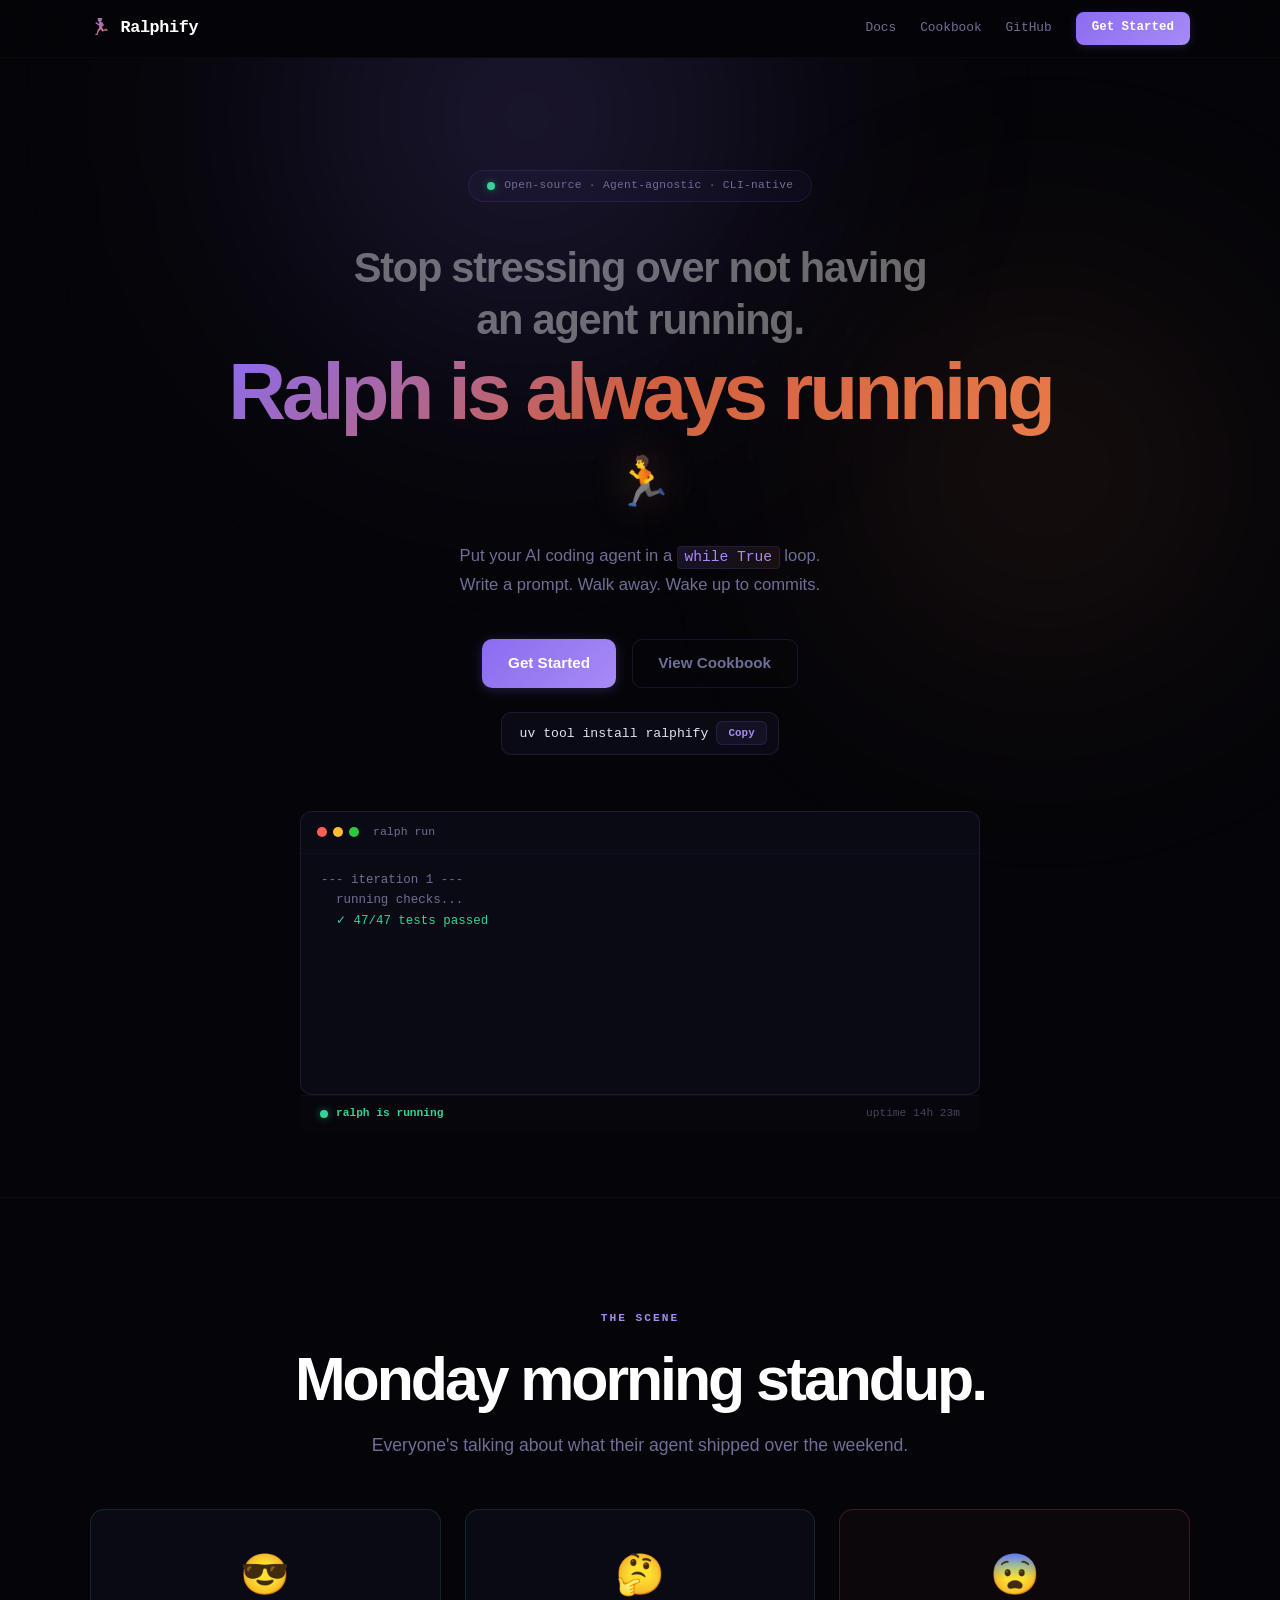
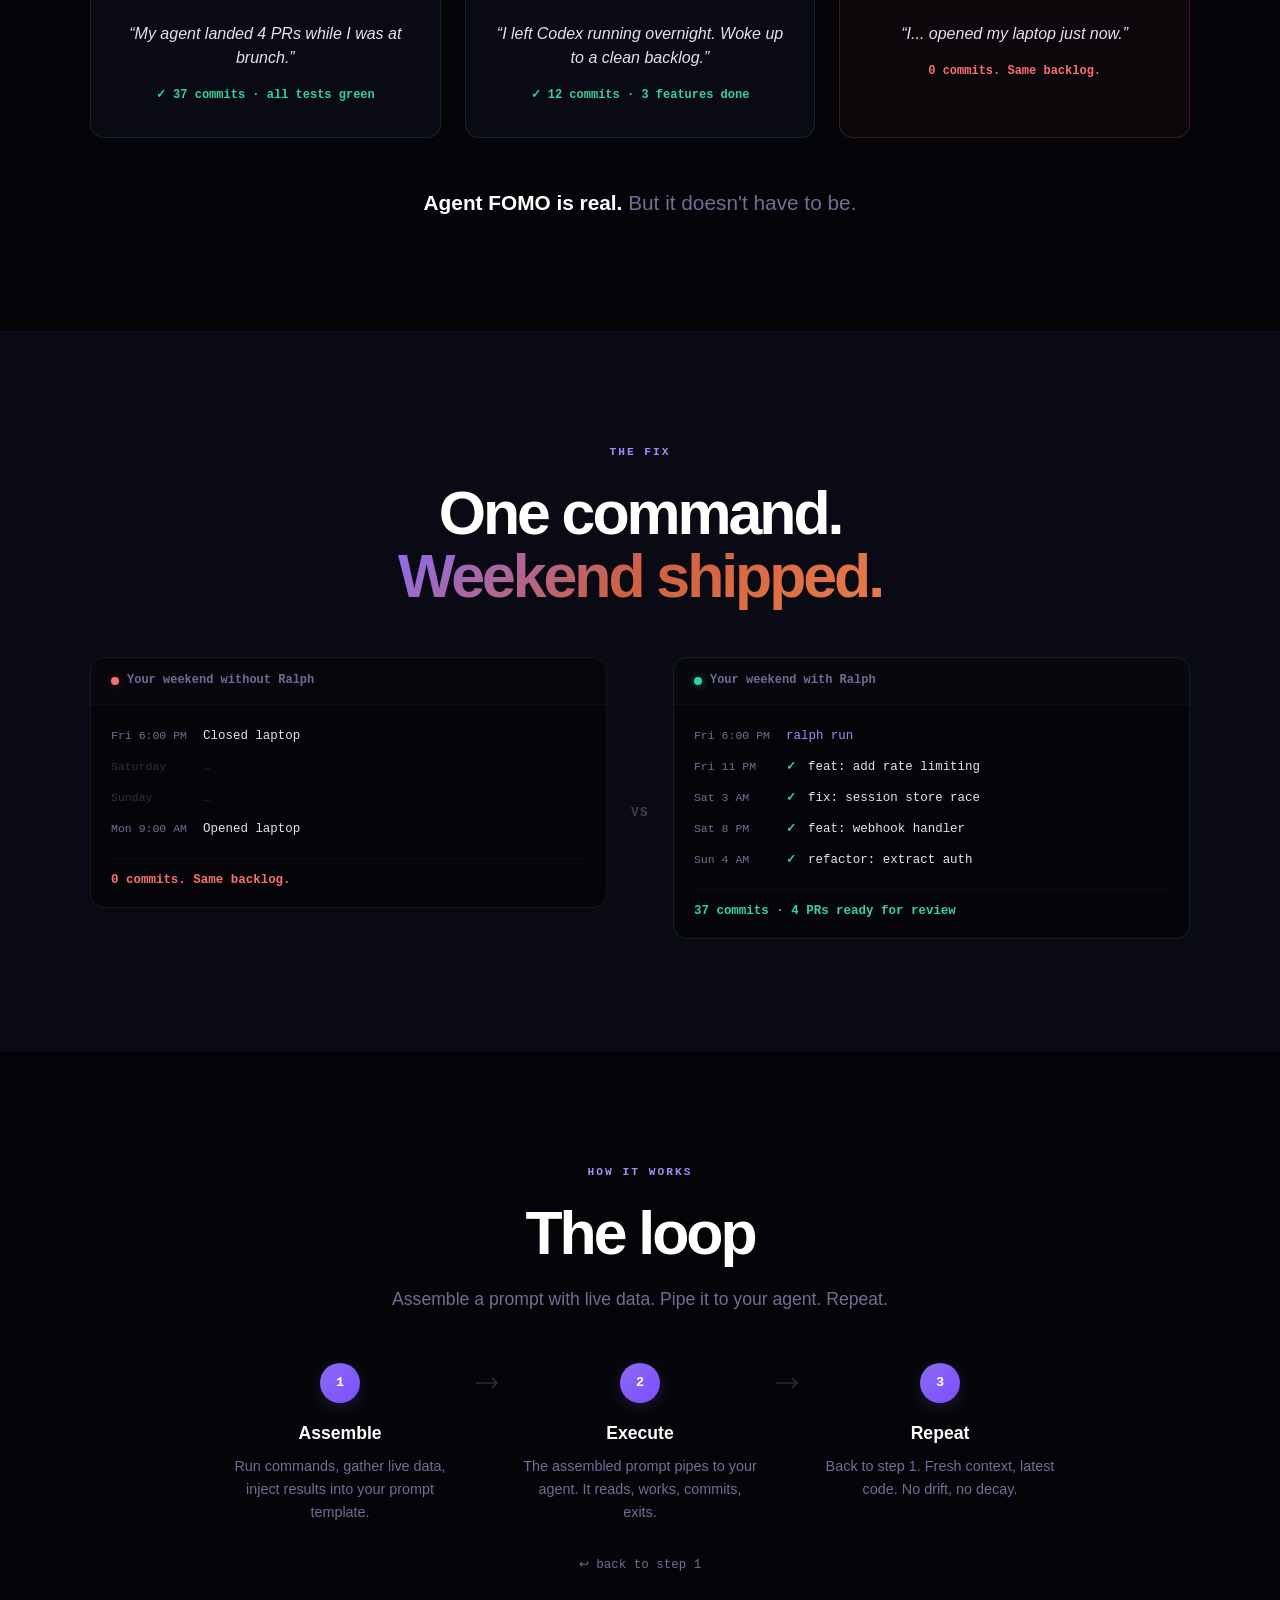
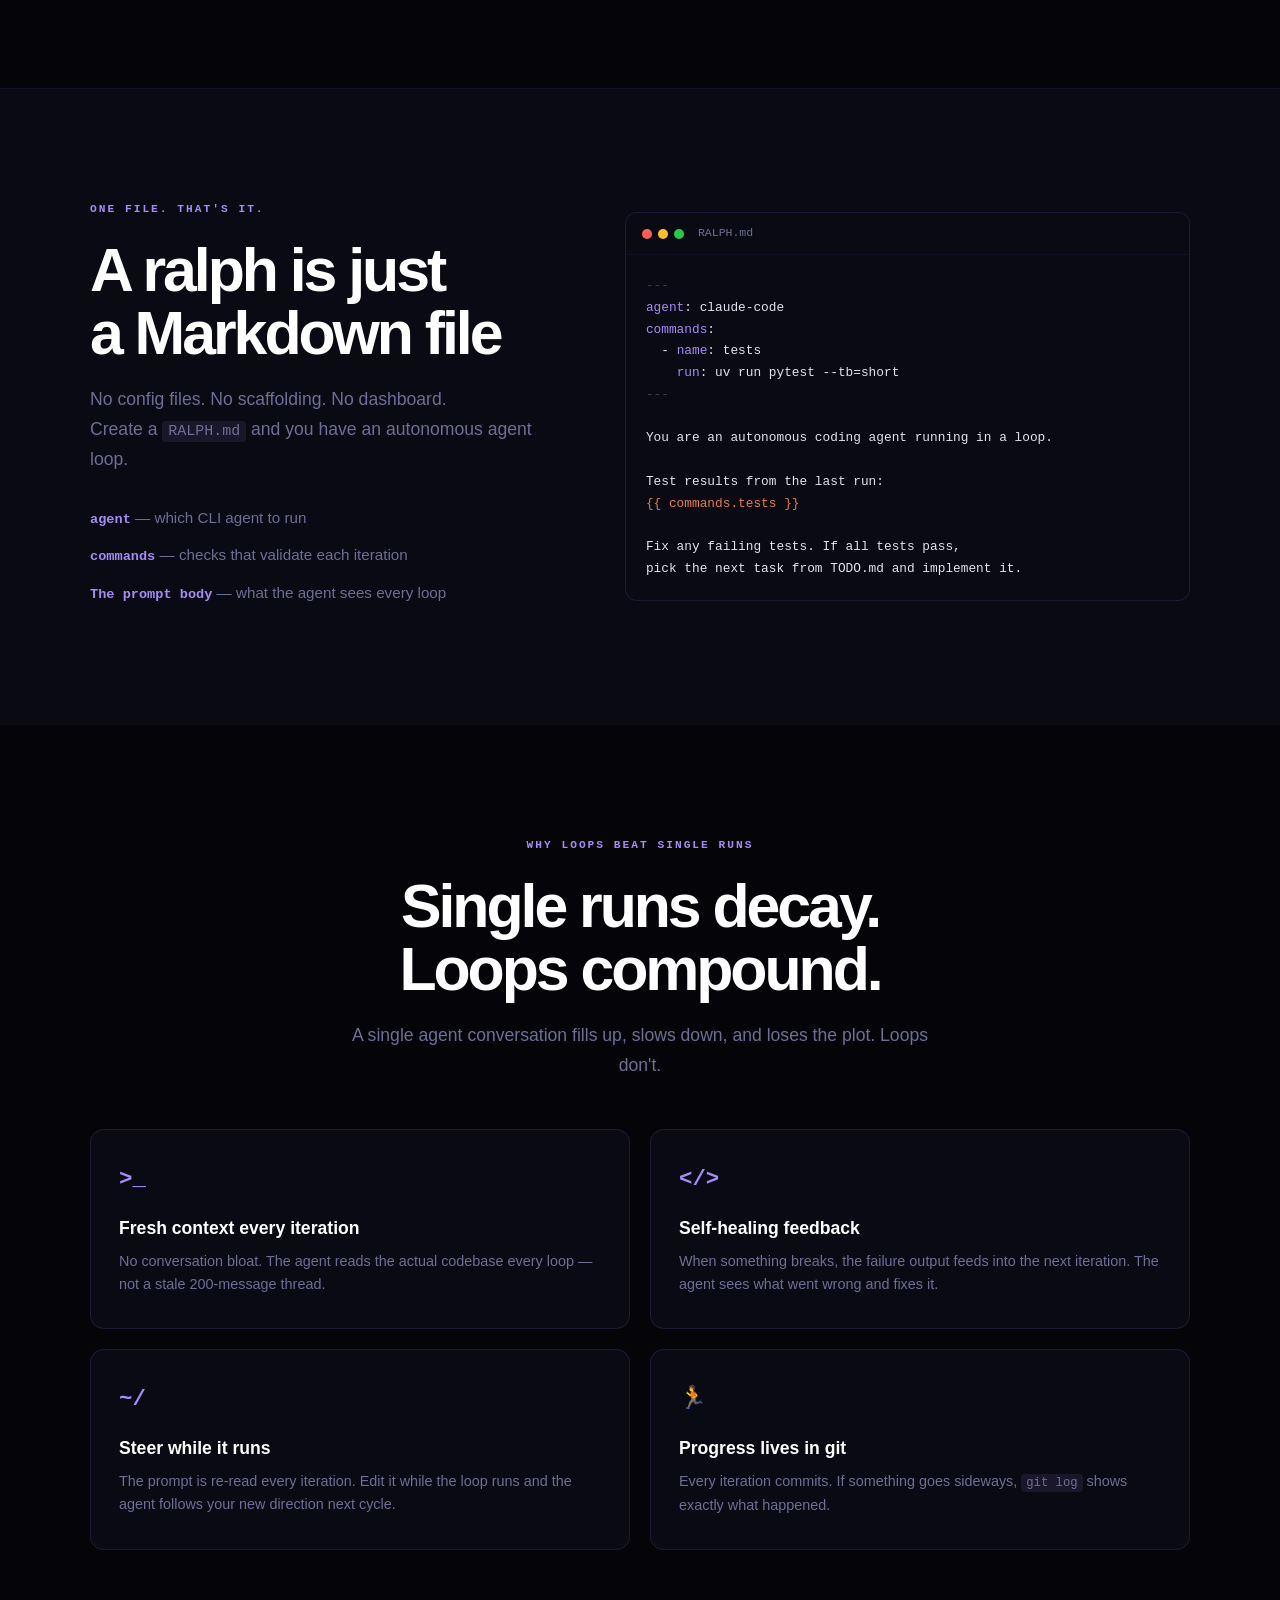
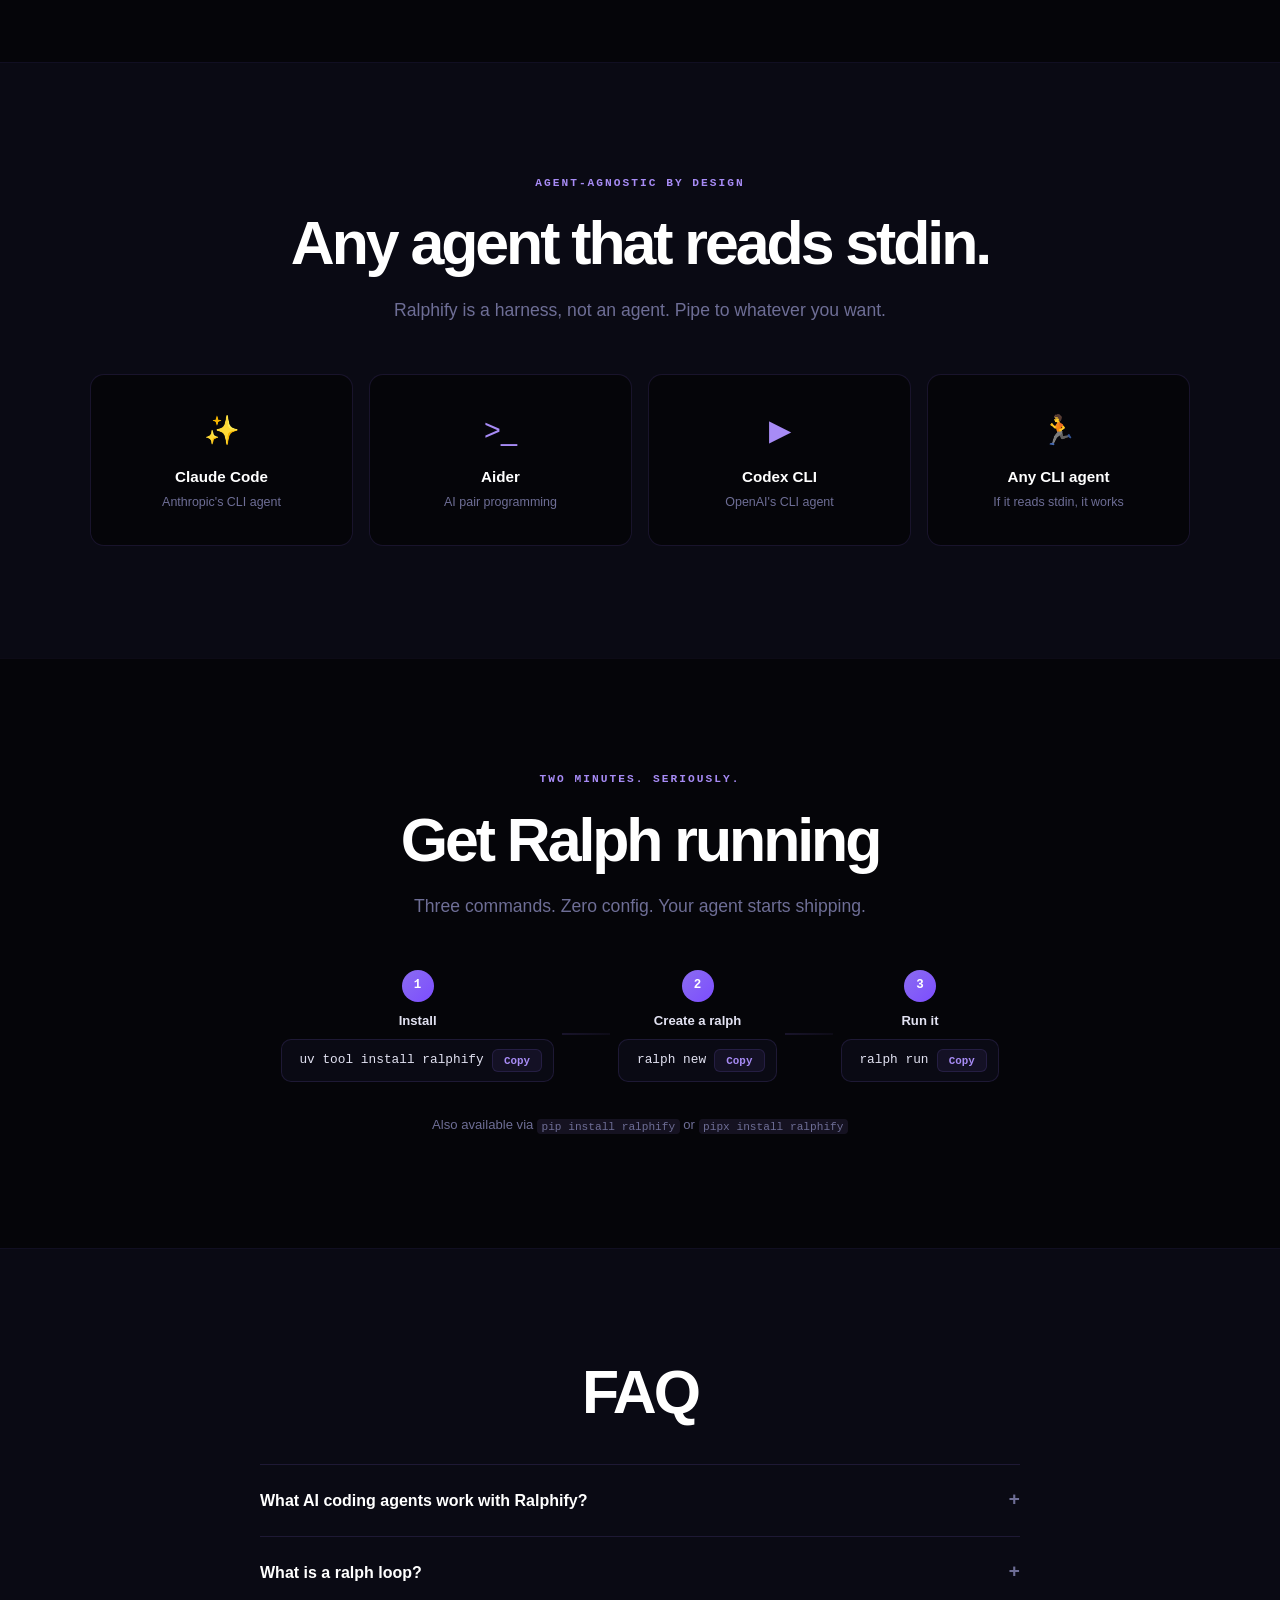
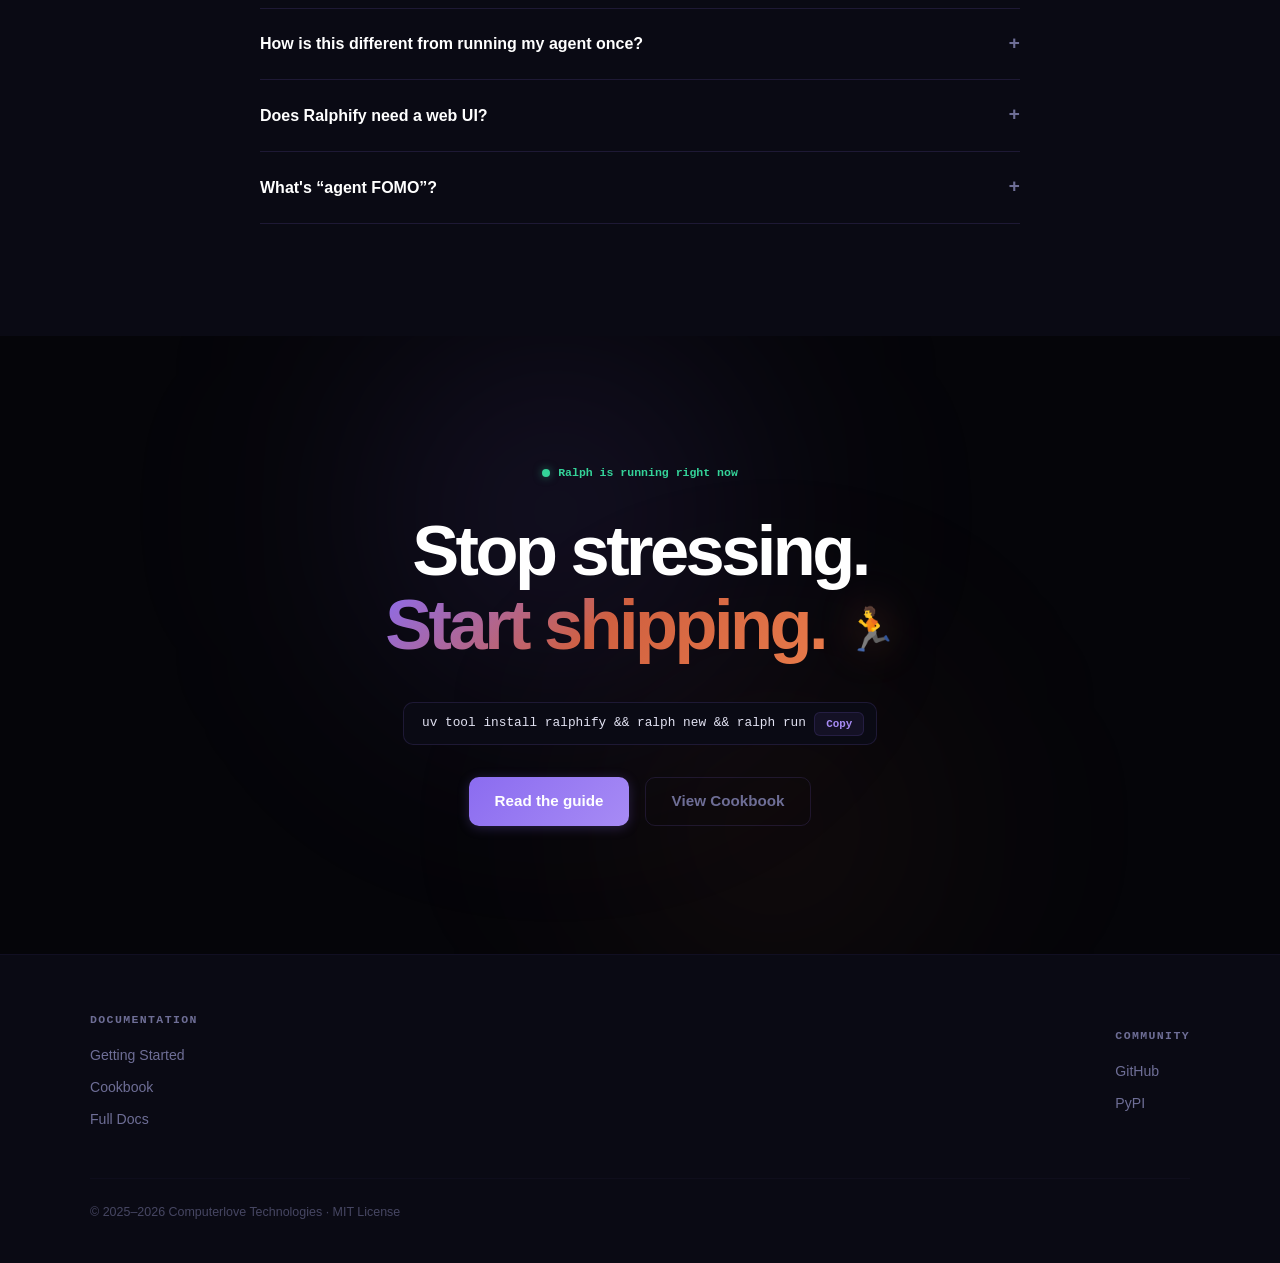
==== commit 18eab100: "fix: update docs URL to ralphify.co and replace infinity symbol with 🏃 All references to computerlov" ====
--- a/website/index.html
+++ b/website/index.html
@@ -13,27 +13,27 @@
   <meta property="og:type" content="website">
   <meta property="og:title" content="Ralphify — Stop stressing. Ralph is always running.">
   <meta property="og:description" content="Stop stressing over not having an agent running. Ralphify puts your AI coding agent in an autonomous loop. Write a prompt. Walk away. Ralph keeps shipping.">
-  <meta property="og:url" content="https://computerlovetech.github.io/ralphify/">
+  <meta property="og:url" content="https://ralphify.co/">
   <meta property="og:site_name" content="Ralphify">
-  <meta property="og:image" content="https://computerlovetech.github.io/ralphify/docs/assets/cli-banner.png">
+  <meta property="og:image" content="https://ralphify.co/docs/assets/cli-banner.png">
   <meta property="og:image:width" content="1124">
   <meta property="og:image:height" content="428">
-  <meta property="og:image:alt" content="Ralphify CLI showing an autonomous AI coding loop with three iterations — the agent detects a test failure and self-corrects">
+  <meta property="og:image:alt" content="Ralphify CLI showing an autonomous AI coding loop with three iterations">
   <meta property="og:locale" content="en_US">
 
   <!-- Twitter Card -->
   <meta name="twitter:card" content="summary_large_image">
   <meta name="twitter:title" content="Ralphify — Stop stressing. Ralph is always running.">
   <meta name="twitter:description" content="Stop stressing over not having an agent running. Ralphify puts your AI coding agent in an autonomous loop. Write a prompt. Walk away. Ralph keeps shipping.">
-  <meta name="twitter:image" content="https://computerlovetech.github.io/ralphify/docs/assets/cli-banner.png">
-  <meta name="twitter:image:alt" content="Ralphify CLI showing an autonomous AI coding loop with three iterations — the agent detects a test failure and self-corrects">
+  <meta name="twitter:image" content="https://ralphify.co/docs/assets/cli-banner.png">
+  <meta name="twitter:image:alt" content="Ralphify CLI showing an autonomous AI coding loop with three iterations">
 
   <meta name="theme-color" content="#8B6CF0">
-  <link rel="canonical" href="https://computerlovetech.github.io/ralphify/">
+  <link rel="canonical" href="https://ralphify.co/">
   <link rel="preload" href="styles.css" as="style">
   <link rel="stylesheet" href="styles.css">
-  <link rel="icon" href="data:image/svg+xml,<svg xmlns='http://www.w3.org/2000/svg' viewBox='0 0 100 100'><text y='.9em' font-size='90'>&#x221e;</text></svg>">
-  <link rel="apple-touch-icon" href="data:image/svg+xml,<svg xmlns='http://www.w3.org/2000/svg' viewBox='0 0 100 100'><text y='.9em' font-size='90'>&#x221e;</text></svg>">
+  <link rel="icon" href="data:image/svg+xml,<svg xmlns='http://www.w3.org/2000/svg' viewBox='0 0 100 100'><text y='.9em' font-size='90'>🏃</text></svg>">
+  <link rel="apple-touch-icon" href="data:image/svg+xml,<svg xmlns='http://www.w3.org/2000/svg' viewBox='0 0 100 100'><text y='.9em' font-size='90'>🏃</text></svg>">
 
   <!-- Structured data -->
   <script type="application/ld+json">
@@ -41,7 +41,7 @@
     "@context": "https://schema.org",
     "@type": "WebSite",
     "name": "Ralphify",
-    "url": "https://computerlovetech.github.io/ralphify/",
+    "url": "https://ralphify.co/",
     "description": "Stop stressing over not having an agent running. Ralphify puts your AI coding agent in an autonomous while-true loop and lets it ship.",
     "publisher": {
       "@type": "Organization",
@@ -56,7 +56,7 @@
     "@type": "SoftwareApplication",
     "name": "Ralphify",
     "description": "Stop stressing over not having an agent running. Ralphify puts your AI coding agent in an autonomous loop. Write a prompt. Walk away. Ralph keeps shipping.",
-    "url": "https://computerlovetech.github.io/ralphify/",
+    "url": "https://ralphify.co/",
     "applicationCategory": "DeveloperApplication",
     "operatingSystem": "Linux, macOS, Windows",
     "offers": {
@@ -147,7 +147,7 @@
         "position": 1,
         "name": "Install Ralphify",
         "text": "Install the Ralphify CLI from PyPI using uv or pip.",
-        "url": "https://computerlovetech.github.io/ralphify/#install-heading",
+        "url": "https://ralphify.co/#install-heading",
         "itemListElement": {
           "@type": "HowToDirection",
           "text": "Run: uv tool install ralphify"
@@ -168,7 +168,7 @@
         "position": 3,
         "name": "Start the autonomous AI coding loop",
         "text": "Run ralph run to start the loop. The agent reads your prompt, implements changes, validates with checks, and repeats — fixing its own mistakes each iteration.",
-        "url": "https://computerlovetech.github.io/ralphify/docs/getting-started/",
+        "url": "https://ralphify.co/docs/getting-started/",
         "itemListElement": {
           "@type": "HowToDirection",
           "text": "Run: ralph run"
@@ -183,7 +183,7 @@
 
   <header>
     <nav aria-label="Main navigation">
-      <a href="./" class="logo" aria-label="Ralphify home"><span class="logo-symbol">&#x221e;</span> Ralphify</a>
+      <a href="./" class="logo" aria-label="Ralphify home"><span class="logo-symbol">🏃</span> Ralphify</a>
       <button class="nav-toggle" aria-label="Toggle navigation" aria-expanded="false" onclick="this.setAttribute('aria-expanded', this.getAttribute('aria-expanded') === 'false' ? 'true' : 'false'); this.nextElementSibling.classList.toggle('open')">
         <span></span><span></span><span></span>
       </button>
@@ -203,28 +203,23 @@
     <!-- ============================================ -->
     <section class="hero" aria-label="Introduction">
       <div class="hero-bg" aria-hidden="true">
-        <div class="hero-gradient-wash"></div>
-        <div class="hero-gradient-orb hero-orb-1"></div>
-        <div class="hero-gradient-orb hero-orb-2"></div>
-        <div class="hero-gradient-orb hero-orb-3"></div>
+        <div class="hero-glow hero-glow-1"></div>
+        <div class="hero-glow hero-glow-2"></div>
         <div class="hero-grid"></div>
-        <div class="hero-noise"></div>
-      </div>
-
-      <div class="hero-center">
+      </div>
+
+      <div class="hero-content">
         <div class="hero-badge">
           <span class="status-dot"></span>
-          Open-source CLI tool
+          Open-source &middot; Agent-agnostic &middot; CLI-native
         </div>
 
         <h1 class="hero-headline">
-          <span class="hero-line-prelude">Stop stressing over not having an agent running.</span>
-          <span class="hero-line-punchline">
-            <span class="hero-gradient-text">Ralph is always</span>
-            <span class="hero-running-word">
-              <span class="hero-gradient-text">running</span>
-              <span class="hero-runner-inline" aria-hidden="true">&#x1F3C3;</span>
-            </span>
+          <span class="hero-line-muted">Stop stressing over not having</span>
+          <span class="hero-line-muted">an agent running.</span>
+          <span class="hero-line-bright">
+            <span class="gradient-text">Ralph is always running</span>
+            <span class="hero-runner" aria-hidden="true">&#x1F3C3;</span>
           </span>
         </h1>
 
@@ -234,107 +229,120 @@
         </p>
 
         <div class="hero-actions">
-          <div class="cta">
-            <a href="docs/getting-started/" class="btn btn-primary">Get Started</a>
-            <a href="docs/cookbook/" class="btn btn-secondary">View Cookbook</a>
-          </div>
-          <div class="hero-install">
-            <code>uv tool install ralphify</code>
-            <button class="copy-btn" aria-label="Copy install command" onclick="copyCommand(this, 'uv tool install ralphify')">Copy</button>
-          </div>
-        </div>
-      </div>
-
-      <!-- Live commit ticker -->
-      <div class="hero-ticker" aria-hidden="true">
-        <div class="ticker-track" id="ticker-track">
-          <div class="ticker-item"><span class="ticker-dot"></span><span class="ticker-text"><span class="ticker-success">&#x2713;</span> feat: add rate limiting middleware</span><span class="ticker-time">2m ago</span></div>
-          <div class="ticker-item"><span class="ticker-dot"></span><span class="ticker-text"><span class="ticker-success">&#x2713;</span> fix: session store race condition</span><span class="ticker-time">8m ago</span></div>
-          <div class="ticker-item"><span class="ticker-dot"></span><span class="ticker-text"><span class="ticker-success">&#x2713;</span> feat: add webhook handler</span><span class="ticker-time">15m ago</span></div>
-          <div class="ticker-item"><span class="ticker-dot"></span><span class="ticker-text"><span class="ticker-success">&#x2713;</span> refactor: extract auth module</span><span class="ticker-time">23m ago</span></div>
-          <div class="ticker-item"><span class="ticker-dot"></span><span class="ticker-text"><span class="ticker-success">&#x2713;</span> feat: add email verification flow</span><span class="ticker-time">31m ago</span></div>
-        </div>
-      </div>
-
-      <!-- Live status dashboard -->
-      <div class="hero-status-dashboard">
-        <div class="status-panel">
-          <div class="status-panel-header">
-            <span class="status-dot"></span>
-            <span class="status-panel-title">ralph is running</span>
-            <span class="status-panel-uptime" id="uptime">uptime 14h 23m</span>
-          </div>
-          <div class="status-panel-grid">
-            <div class="status-metric">
-              <span class="status-metric-label">Iteration</span>
-              <span class="status-metric-value" id="iter-counter">14</span>
-            </div>
-            <div class="status-metric">
-              <span class="status-metric-label">Tests passing</span>
-              <span class="status-metric-value status-metric-green">127/127</span>
-            </div>
-            <div class="status-metric">
-              <span class="status-metric-label">Commits shipped</span>
-              <span class="status-metric-value" id="commit-counter">9</span>
-            </div>
-            <div class="status-metric">
-              <span class="status-metric-label">Status</span>
-              <span class="status-metric-value status-metric-active">
-                <span class="status-dot status-dot-xs"></span>
-                Running agent...
-              </span>
-            </div>
-          </div>
-        </div>
-      </div>
-
-      <div class="hero-horizon" aria-hidden="true"></div>
-    </section>
-
-    <!-- ============================================ -->
-    <!-- AGENT FOMO — the emotional hook               -->
-    <!-- ============================================ -->
-    <section class="fomo" aria-labelledby="fomo-heading">
-      <div class="fomo-inner">
-        <p class="section-eyebrow fade-up">Monday, 9:02 AM</p>
-        <h2 id="fomo-heading" class="section-heading fade-up">
-          &ldquo;What did your agent<br>ship this weekend?&rdquo;
+          <a href="docs/getting-started/" class="btn btn-primary">Get Started</a>
+          <a href="docs/cookbook/" class="btn btn-ghost">View Cookbook</a>
+        </div>
+
+        <div class="hero-install">
+          <code>uv tool install ralphify</code>
+          <button class="copy-btn" aria-label="Copy install command" onclick="copyCommand(this, 'uv tool install ralphify')">Copy</button>
+        </div>
+      </div>
+
+      <div class="hero-terminal-wrapper">
+        <div class="terminal-window">
+          <div class="terminal-chrome">
+            <span class="terminal-dot red"></span>
+            <span class="terminal-dot yellow"></span>
+            <span class="terminal-dot green"></span>
+            <span class="terminal-title">ralph run</span>
+          </div>
+          <div class="terminal-body" id="hero-term">
+            <!-- Lines injected by typing animation -->
+          </div>
+        </div>
+        <div class="terminal-status">
+          <span class="status-dot"></span>
+          <span class="terminal-status-text">ralph is running</span>
+          <span class="terminal-status-meta" id="uptime">uptime 14h 23m</span>
+        </div>
+      </div>
+    </section>
+
+    <!-- ============================================ -->
+    <!-- THE SCENE — Monday standup                    -->
+    <!-- ============================================ -->
+    <section class="scene" aria-labelledby="scene-heading">
+      <div class="section-inner">
+        <p class="section-eyebrow fade-up">The scene</p>
+        <h2 id="scene-heading" class="section-heading fade-up">
+          Monday morning standup.
         </h2>
-        <p class="section-subtitle fade-up">Everyone in standup has commits from overnight. You open your laptop. Same backlog. Zero progress. <strong>Agent FOMO is real.</strong></p>
-
-        <div class="fomo-contrast fade-up">
-          <div class="fomo-card fomo-without">
-            <div class="fomo-card-label">
+        <p class="section-sub fade-up">
+          Everyone's talking about what their agent shipped over the weekend.
+        </p>
+
+        <div class="scene-grid fade-up">
+          <div class="scene-card scene-them">
+            <div class="scene-card-icon">&#x1F60E;</div>
+            <p class="scene-card-quote">&ldquo;My agent landed 4 PRs while I was at brunch.&rdquo;</p>
+            <div class="scene-card-commits">
+              <span class="check">&#x2713;</span> 37 commits &middot; all tests green
+            </div>
+          </div>
+
+          <div class="scene-card scene-them">
+            <div class="scene-card-icon">&#x1F914;</div>
+            <p class="scene-card-quote">&ldquo;I left Codex running overnight. Woke up to a clean backlog.&rdquo;</p>
+            <div class="scene-card-commits">
+              <span class="check">&#x2713;</span> 12 commits &middot; 3 features done
+            </div>
+          </div>
+
+          <div class="scene-card scene-you">
+            <div class="scene-card-icon">&#x1F628;</div>
+            <p class="scene-card-quote">&ldquo;I... opened my laptop just now.&rdquo;</p>
+            <div class="scene-card-commits scene-card-empty">
+              0 commits. Same backlog.
+            </div>
+          </div>
+        </div>
+
+        <p class="scene-punchline fade-up">
+          <strong>Agent FOMO is real.</strong> But it doesn't have to be.
+        </p>
+      </div>
+    </section>
+
+    <!-- ============================================ -->
+    <!-- THE FIX — before/after                        -->
+    <!-- ============================================ -->
+    <section class="fix" aria-labelledby="fix-heading">
+      <div class="section-inner">
+        <p class="section-eyebrow fade-up">The fix</p>
+        <h2 id="fix-heading" class="section-heading fade-up">
+          One command.<br><span class="gradient-text">Weekend shipped.</span>
+        </h2>
+
+        <div class="fix-comparison fade-up">
+          <div class="fix-card fix-before">
+            <div class="fix-card-header">
               <span class="status-dot status-dot-dead"></span>
-              Without Ralph
-            </div>
-            <div class="fomo-card-body">
-              <div class="fomo-line"><span class="fomo-time">Fri 6 PM</span> Closed laptop</div>
-              <div class="fomo-line fomo-dim"><span class="fomo-time">Sat</span> &hellip;</div>
-              <div class="fomo-line fomo-dim"><span class="fomo-time">Sun</span> &hellip;</div>
-              <div class="fomo-line"><span class="fomo-time">Mon 9 AM</span> Opened laptop</div>
-              <div class="fomo-line fomo-nothing"><span class="fomo-time"></span> 0 commits. 0 PRs. Same backlog.</div>
-            </div>
-          </div>
-
-          <div class="fomo-divider" aria-hidden="true">
-            <div class="fomo-divider-line"></div>
-            <span class="fomo-divider-label">vs</span>
-            <div class="fomo-divider-line"></div>
-          </div>
-
-          <div class="fomo-card fomo-with">
-            <div class="fomo-card-label">
+              Your weekend without Ralph
+            </div>
+            <div class="fix-card-body">
+              <div class="fix-line"><span class="fix-ts">Fri 6:00 PM</span> Closed laptop</div>
+              <div class="fix-line fix-empty"><span class="fix-ts">Saturday</span> &hellip;</div>
+              <div class="fix-line fix-empty"><span class="fix-ts">Sunday</span> &hellip;</div>
+              <div class="fix-line"><span class="fix-ts">Mon 9:00 AM</span> Opened laptop</div>
+              <div class="fix-result fix-result-bad">0 commits. Same backlog.</div>
+            </div>
+          </div>
+
+          <div class="fix-vs" aria-hidden="true">vs</div>
+
+          <div class="fix-card fix-after">
+            <div class="fix-card-header">
               <span class="status-dot"></span>
-              With Ralph
-            </div>
-            <div class="fomo-card-body">
-              <div class="fomo-line"><span class="fomo-time">Fri 6 PM</span> <code>ralph run</code> &rarr; closed laptop</div>
-              <div class="fomo-line"><span class="fomo-time">Fri 11 PM</span> <span class="success">&#x2713;</span> feat: add rate limiting middleware</div>
-              <div class="fomo-line"><span class="fomo-time">Sat 3 AM</span> <span class="success">&#x2713;</span> fix: session store race condition</div>
-              <div class="fomo-line"><span class="fomo-time">Sat 8 PM</span> <span class="success">&#x2713;</span> feat: add webhook handler</div>
-              <div class="fomo-line"><span class="fomo-time">Sun 4 AM</span> <span class="success">&#x2713;</span> refactor: extract auth module</div>
-              <div class="fomo-line"><span class="fomo-time">Mon 9 AM</span> <span class="fomo-highlight">37 commits &middot; 4 PRs ready for review</span></div>
+              Your weekend with Ralph
+            </div>
+            <div class="fix-card-body">
+              <div class="fix-line"><span class="fix-ts">Fri 6:00 PM</span> <code>ralph run</code></div>
+              <div class="fix-line"><span class="fix-ts">Fri 11 PM</span> <span class="check">&#x2713;</span> feat: add rate limiting</div>
+              <div class="fix-line"><span class="fix-ts">Sat 3 AM</span> <span class="check">&#x2713;</span> fix: session store race</div>
+              <div class="fix-line"><span class="fix-ts">Sat 8 PM</span> <span class="check">&#x2713;</span> feat: webhook handler</div>
+              <div class="fix-line"><span class="fix-ts">Sun 4 AM</span> <span class="check">&#x2713;</span> refactor: extract auth</div>
+              <div class="fix-result fix-result-good">37 commits &middot; 4 PRs ready for review</div>
             </div>
           </div>
         </div>
@@ -344,127 +352,116 @@
     <!-- ============================================ -->
     <!-- HOW IT WORKS — the loop                      -->
     <!-- ============================================ -->
-    <section class="how-it-works" aria-labelledby="how-heading">
-      <div class="how-inner">
-        <p class="section-eyebrow fade-up">Three steps. Every iteration.</p>
-        <h2 id="how-heading" class="section-heading fade-up">The loop</h2>
-        <p class="section-subtitle fade-up">Assemble a prompt with live data. Pipe it to your agent. Repeat with fresh context. That's it.</p>
+    <section class="loop" aria-labelledby="loop-heading">
+      <div class="section-inner">
+        <p class="section-eyebrow fade-up">How it works</p>
+        <h2 id="loop-heading" class="section-heading fade-up">The loop</h2>
+        <p class="section-sub fade-up">
+          Assemble a prompt with live data. Pipe it to your agent. Repeat.
+        </p>
 
         <div class="loop-visual fade-up">
-          <div class="loop-steps">
-            <div class="loop-step">
-              <div class="loop-step-number">1</div>
-              <h3>Assemble</h3>
-              <p>Run commands, gather live data, inject results into your prompt template.</p>
-            </div>
-            <div class="loop-connector-h" aria-hidden="true">
-              <svg viewBox="0 0 40 12" fill="none"><path d="M0 6h32m0 0l-6-5m6 5l-6 5" stroke="currentColor" stroke-width="1.5" stroke-linecap="round" stroke-linejoin="round"/></svg>
-            </div>
-            <div class="loop-step">
-              <div class="loop-step-number">2</div>
-              <h3>Execute</h3>
-              <p>The assembled prompt pipes to your agent. It reads code, works, commits, exits.</p>
-            </div>
-            <div class="loop-connector-h" aria-hidden="true">
-              <svg viewBox="0 0 40 12" fill="none"><path d="M0 6h32m0 0l-6-5m6 5l-6 5" stroke="currentColor" stroke-width="1.5" stroke-linecap="round" stroke-linejoin="round"/></svg>
-            </div>
-            <div class="loop-step">
-              <div class="loop-step-number">3</div>
-              <h3>Repeat</h3>
-              <p>Back to step 1. Fresh context window, latest code. No drift, no decay.</p>
-            </div>
-          </div>
-          <div class="loop-return" aria-hidden="true">
-            <span class="loop-return-arrow">&#x21A9; back to step 1</span>
-          </div>
-        </div>
-
-        <div class="hero-terminal-wrapper fade-up">
-          <div class="hero-terminal">
+          <div class="loop-step">
+            <div class="loop-num">1</div>
+            <h3>Assemble</h3>
+            <p>Run commands, gather live data, inject results into your prompt template.</p>
+          </div>
+          <div class="loop-arrow" aria-hidden="true">
+            <svg viewBox="0 0 24 12" fill="none"><path d="M0 6h18m0 0l-4-4m4 4l-4 4" stroke="currentColor" stroke-width="1.5" stroke-linecap="round" stroke-linejoin="round"/></svg>
+          </div>
+          <div class="loop-step">
+            <div class="loop-num">2</div>
+            <h3>Execute</h3>
+            <p>The assembled prompt pipes to your agent. It reads, works, commits, exits.</p>
+          </div>
+          <div class="loop-arrow" aria-hidden="true">
+            <svg viewBox="0 0 24 12" fill="none"><path d="M0 6h18m0 0l-4-4m4 4l-4 4" stroke="currentColor" stroke-width="1.5" stroke-linecap="round" stroke-linejoin="round"/></svg>
+          </div>
+          <div class="loop-step">
+            <div class="loop-num">3</div>
+            <h3>Repeat</h3>
+            <p>Back to step 1. Fresh context, latest code. No drift, no decay.</p>
+          </div>
+        </div>
+        <div class="loop-return fade-up" aria-hidden="true">
+          <span>&#x21A9; back to step 1</span>
+        </div>
+      </div>
+    </section>
+
+    <!-- ============================================ -->
+    <!-- WHAT IS A RALPH                               -->
+    <!-- ============================================ -->
+    <section class="ralph-file" aria-labelledby="ralph-heading">
+      <div class="section-inner">
+        <div class="ralph-split fade-up">
+          <div class="ralph-text">
+            <p class="section-eyebrow left">One file. That's it.</p>
+            <h2 id="ralph-heading" class="section-heading left">A ralph is just<br>a Markdown file</h2>
+            <p class="section-sub left">
+              No config files. No scaffolding. No dashboard.<br>
+              Create a <code>RALPH.md</code> and you have an autonomous agent loop.
+            </p>
+            <ul class="ralph-features">
+              <li><strong>agent</strong> &mdash; which CLI agent to run</li>
+              <li><strong>commands</strong> &mdash; checks that validate each iteration</li>
+              <li><strong>The prompt body</strong> &mdash; what the agent sees every loop</li>
+            </ul>
+          </div>
+          <div class="ralph-code">
             <div class="terminal-window">
-              <div class="terminal-header">
+              <div class="terminal-chrome">
                 <span class="terminal-dot red"></span>
                 <span class="terminal-dot yellow"></span>
                 <span class="terminal-dot green"></span>
-                <span class="terminal-title">ralph run</span>
+                <span class="terminal-title">RALPH.md</span>
               </div>
-              <div class="terminal-body" id="hero-term">
-                <!-- Lines are injected by the typing animation script -->
-              </div>
-            </div>
-          </div>
-        </div>
-      </div>
-    </section>
-
-    <!-- ============================================ -->
-    <!-- WHAT IS A RALPH — one file, that's it         -->
-    <!-- ============================================ -->
-    <section class="ralph-file" aria-labelledby="ralph-file-heading">
-      <div class="ralph-file-inner">
-        <div class="ralph-file-text">
-          <p class="section-eyebrow fade-up">One file. That's it.</p>
-          <h2 id="ralph-file-heading" class="section-heading fade-up">A ralph is just<br>a Markdown file</h2>
-          <p class="section-subtitle fade-up">No config files. No scaffolding. No dashboard.<br>Create a <code>RALPH.md</code> and you have an autonomous agent loop.</p>
-          <ul class="ralph-features fade-up">
-            <li><strong>agent</strong> &mdash; which CLI agent to run</li>
-            <li><strong>commands</strong> &mdash; checks that validate each iteration</li>
-            <li><strong>The prompt body</strong> &mdash; what the agent sees every loop</li>
-          </ul>
-        </div>
-        <div class="ralph-file-demo fade-up">
-          <div class="terminal-window">
-            <div class="terminal-header">
-              <span class="terminal-dot red"></span>
-              <span class="terminal-dot yellow"></span>
-              <span class="terminal-dot green"></span>
-              <span class="terminal-title">RALPH.md</span>
-            </div>
-            <pre><code><span class="dim">---</span>
-<span class="yaml-key">agent</span>: claude-code
-<span class="yaml-key">commands</span>:
-  - <span class="yaml-key">name</span>: tests
-    <span class="yaml-key">run</span>: uv run pytest --tb=short
-<span class="dim">---</span>
+              <pre><code><span class="hl-dim">---</span>
+<span class="hl-key">agent</span>: claude-code
+<span class="hl-key">commands</span>:
+  - <span class="hl-key">name</span>: tests
+    <span class="hl-key">run</span>: uv run pytest --tb=short
+<span class="hl-dim">---</span>
 
 You are an autonomous coding agent running in a loop.
 
 Test results from the last run:
-<span class="placeholder">{{ commands.tests }}</span>
+<span class="hl-placeholder">{{ commands.tests }}</span>
 
 Fix any failing tests. If all tests pass,
 pick the next task from TODO.md and implement it.</code></pre>
-          </div>
-        </div>
-      </div>
-    </section>
-
-    <!-- ============================================ -->
-    <!-- WHY LOOPS — single runs decay                 -->
+            </div>
+          </div>
+        </div>
+      </div>
+    </section>
+
+    <!-- ============================================ -->
+    <!-- WHY LOOPS                                     -->
     <!-- ============================================ -->
     <section class="why" aria-labelledby="why-heading">
-      <div class="why-inner">
+      <div class="section-inner">
         <p class="section-eyebrow fade-up">Why loops beat single runs</p>
         <h2 id="why-heading" class="section-heading fade-up">Single runs decay.<br>Loops compound.</h2>
-        <p class="section-subtitle fade-up">A single agent conversation fills up, slows down, and loses the plot. Loops don't.</p>
-        <div class="why-grid fade-up">
-          <div class="why-card">
-            <div class="why-icon">&gt;_</div>
+        <p class="section-sub fade-up">A single agent conversation fills up, slows down, and loses the plot. Loops don't.</p>
+        <div class="card-grid fade-up">
+          <div class="card">
+            <div class="card-icon">&gt;_</div>
             <h3>Fresh context every iteration</h3>
             <p>No conversation bloat. The agent reads the actual codebase every loop &mdash; not a stale 200-message thread.</p>
           </div>
-          <div class="why-card">
-            <div class="why-icon">&lt;/&gt;</div>
+          <div class="card">
+            <div class="card-icon">&lt;/&gt;</div>
             <h3>Self-healing feedback</h3>
             <p>When something breaks, the failure output feeds into the next iteration. The agent sees what went wrong and fixes it.</p>
           </div>
-          <div class="why-card">
-            <div class="why-icon">~/</div>
+          <div class="card">
+            <div class="card-icon">~/</div>
             <h3>Steer while it runs</h3>
             <p>The prompt is re-read every iteration. Edit it while the loop runs and the agent follows your new direction next cycle.</p>
           </div>
-          <div class="why-card">
-            <div class="why-icon">&#x221e;</div>
+          <div class="card">
+            <div class="card-icon">🏃</div>
             <h3>Progress lives in git</h3>
             <p>Every iteration commits. If something goes sideways, <code>git log</code> shows exactly what happened.</p>
           </div>
@@ -473,135 +470,106 @@
     </section>
 
     <!-- ============================================ -->
-    <!-- AGENTS — works with everything                -->
+    <!-- AGENTS                                        -->
     <!-- ============================================ -->
     <section class="agents" aria-labelledby="agents-heading">
-      <div class="agents-inner">
+      <div class="section-inner">
         <p class="section-eyebrow fade-up">Agent-agnostic by design</p>
         <h2 id="agents-heading" class="section-heading fade-up">Any agent that reads stdin.</h2>
-        <p class="section-subtitle fade-up">Ralphify is a harness, not an agent. Pipe to whatever you want.</p>
+        <p class="section-sub fade-up">Ralphify is a harness, not an agent. Pipe to whatever you want.</p>
         <div class="agent-grid fade-up">
           <a href="docs/agents/" class="agent-card">
-            <div class="agent-card-icon">&#x2728;</div>
-            <div class="agent-card-name">Claude Code</div>
-            <div class="agent-card-desc">Anthropic's CLI agent</div>
+            <span class="agent-icon">&#x2728;</span>
+            <span class="agent-name">Claude Code</span>
+            <span class="agent-desc">Anthropic's CLI agent</span>
           </a>
           <a href="docs/agents/" class="agent-card">
-            <div class="agent-card-icon">&gt;_</div>
-            <div class="agent-card-name">Aider</div>
-            <div class="agent-card-desc">AI pair programming</div>
+            <span class="agent-icon">&gt;_</span>
+            <span class="agent-name">Aider</span>
+            <span class="agent-desc">AI pair programming</span>
           </a>
           <a href="docs/agents/" class="agent-card">
-            <div class="agent-card-icon">&#x25B6;</div>
-            <div class="agent-card-name">Codex CLI</div>
-            <div class="agent-card-desc">OpenAI's CLI agent</div>
+            <span class="agent-icon">&#x25B6;</span>
+            <span class="agent-name">Codex CLI</span>
+            <span class="agent-desc">OpenAI's CLI agent</span>
           </a>
           <a href="docs/agents/" class="agent-card">
-            <div class="agent-card-icon">&#x221e;</div>
-            <div class="agent-card-name">Any CLI agent</div>
-            <div class="agent-card-desc">If it reads stdin, it works</div>
+            <span class="agent-icon">🏃</span>
+            <span class="agent-name">Any CLI agent</span>
+            <span class="agent-desc">If it reads stdin, it works</span>
           </a>
         </div>
       </div>
     </section>
 
     <!-- ============================================ -->
-    <!-- SOCIAL PROOF                                  -->
-    <!-- ============================================ -->
-    <section class="social-proof" aria-labelledby="social-heading">
-      <div class="social-inner">
-        <p class="section-eyebrow fade-up">What developers are saying</p>
-        <h2 id="social-heading" class="section-heading fade-up">Agent FOMO, cured.</h2>
-        <div class="quote-grid fade-up">
-          <blockquote class="quote-card">
-            <p>&ldquo;Set up Ralph on Friday evening. Monday standup: &lsquo;What did you ship?&rsquo; I checked git log. 23 commits, all tests green. I didn't write any of them.&rdquo;</p>
-            <footer>
-              <span class="quote-name">@devops_dan</span>
-              <span class="quote-role">Platform Engineer</span>
-            </footer>
-          </blockquote>
-          <blockquote class="quote-card quote-card-highlight">
-            <p>&ldquo;Everyone in standup kept talking about what their agent shipped overnight. I set up Ralph in 2 minutes and now I'm one of them.&rdquo;</p>
-            <footer>
-              <span class="quote-name">@sarah_codes</span>
-              <span class="quote-role">Senior Backend Engineer</span>
-            </footer>
-          </blockquote>
-          <blockquote class="quote-card">
-            <p>&ldquo;The self-healing loop is the killer feature. Agent breaks a test, next iteration fixes it. I stopped babysitting my AI.&rdquo;</p>
-            <footer>
-              <span class="quote-name">@rustacean_mike</span>
-              <span class="quote-role">Staff Engineer</span>
-            </footer>
-          </blockquote>
-        </div>
-      </div>
-    </section>
-
-    <!-- ============================================ -->
-    <!-- INSTALL — get Ralph running                   -->
+    <!-- INSTALL                                       -->
     <!-- ============================================ -->
     <section class="install" aria-labelledby="install-heading">
-      <p class="section-eyebrow fade-up">Two minutes. Seriously.</p>
-      <h2 id="install-heading" class="section-heading fade-up">Get Ralph running</h2>
-      <p class="section-subtitle fade-up">Three commands. Zero config. Your agent starts shipping.</p>
-      <div class="install-steps fade-up">
-        <div class="install-step">
-          <span class="install-number">1</span>
-          <span class="install-label">Install</span>
-          <div class="install-command">
-            <code>uv tool install ralphify</code>
-            <button class="copy-btn" aria-label="Copy install command" onclick="copyCommand(this, 'uv tool install ralphify')">Copy</button>
-          </div>
-        </div>
-        <div class="install-connector" aria-hidden="true"></div>
-        <div class="install-step">
-          <span class="install-number">2</span>
-          <span class="install-label">Create a ralph</span>
-          <div class="install-command">
-            <code>ralph new</code>
-            <button class="copy-btn" aria-label="Copy new command" onclick="copyCommand(this, 'ralph new')">Copy</button>
-          </div>
-        </div>
-        <div class="install-connector" aria-hidden="true"></div>
-        <div class="install-step">
-          <span class="install-number">3</span>
-          <span class="install-label">Run it</span>
-          <div class="install-command">
-            <code>ralph run</code>
-            <button class="copy-btn" aria-label="Copy run command" onclick="copyCommand(this, 'ralph run')">Copy</button>
-          </div>
-        </div>
-      </div>
-      <p class="install-alt">Also available via <code>pip install ralphify</code> or <code>pipx install ralphify</code></p>
+      <div class="section-inner">
+        <p class="section-eyebrow fade-up">Two minutes. Seriously.</p>
+        <h2 id="install-heading" class="section-heading fade-up">Get Ralph running</h2>
+        <p class="section-sub fade-up">Three commands. Zero config. Your agent starts shipping.</p>
+        <div class="install-steps fade-up">
+          <div class="install-step">
+            <span class="install-num">1</span>
+            <span class="install-label">Install</span>
+            <div class="install-cmd">
+              <code>uv tool install ralphify</code>
+              <button class="copy-btn" aria-label="Copy install command" onclick="copyCommand(this, 'uv tool install ralphify')">Copy</button>
+            </div>
+          </div>
+          <div class="install-connector" aria-hidden="true"></div>
+          <div class="install-step">
+            <span class="install-num">2</span>
+            <span class="install-label">Create a ralph</span>
+            <div class="install-cmd">
+              <code>ralph new</code>
+              <button class="copy-btn" aria-label="Copy new command" onclick="copyCommand(this, 'ralph new')">Copy</button>
+            </div>
+          </div>
+          <div class="install-connector" aria-hidden="true"></div>
+          <div class="install-step">
+            <span class="install-num">3</span>
+            <span class="install-label">Run it</span>
+            <div class="install-cmd">
+              <code>ralph run</code>
+              <button class="copy-btn" aria-label="Copy run command" onclick="copyCommand(this, 'ralph run')">Copy</button>
+            </div>
+          </div>
+        </div>
+        <p class="install-alt fade-up">Also available via <code>pip install ralphify</code> or <code>pipx install ralphify</code></p>
+      </div>
     </section>
 
     <!-- ============================================ -->
     <!-- FAQ                                           -->
     <!-- ============================================ -->
     <section class="faq" aria-labelledby="faq-heading">
-      <h2 id="faq-heading" class="section-heading fade-up">FAQ</h2>
-      <div class="faq-list fade-up">
-        <details class="faq-item">
-          <summary>What AI coding agents work with Ralphify?</summary>
-          <p>Any agent that accepts prompts via stdin or CLI arguments &mdash; Claude Code, Aider, Codex CLI, and others. Ralphify is agent-agnostic by design. See <a href="docs/agents/">supported agents</a>.</p>
-        </details>
-        <details class="faq-item">
-          <summary>What is a ralph loop?</summary>
-          <p>An autonomous AI coding cycle: assemble a prompt, pipe it to an agent, let the agent work, repeat. Each iteration starts fresh &mdash; no stale context, no accumulated conversation history.</p>
-        </details>
-        <details class="faq-item">
-          <summary>How is this different from running my agent once?</summary>
-          <p>A single agent run fills up its context window, slows down, and loses focus. Ralphify resets every iteration &mdash; fresh codebase, fresh data, fresh prompt. You steer, the loop executes.</p>
-        </details>
-        <details class="faq-item">
-          <summary>Does Ralphify need a web UI?</summary>
-          <p>No. It's a pure CLI tool. Runs in your terminal, works over SSH, no browser needed.</p>
-        </details>
-        <details class="faq-item">
-          <summary>What's &ldquo;agent FOMO&rdquo;?</summary>
-          <p>That nagging feeling that everyone else has an AI coding agent shipping code right now&thinsp;&mdash;&thinsp;and you don't. Ralph fixes this. Set it up once, and your agent runs autonomously while you're away.</p>
-        </details>
+      <div class="section-inner section-inner-narrow">
+        <h2 id="faq-heading" class="section-heading fade-up">FAQ</h2>
+        <div class="faq-list fade-up">
+          <details class="faq-item">
+            <summary>What AI coding agents work with Ralphify?</summary>
+            <p>Any agent that accepts prompts via stdin or CLI arguments &mdash; Claude Code, Aider, Codex CLI, and others. Ralphify is agent-agnostic by design. See <a href="docs/agents/">supported agents</a>.</p>
+          </details>
+          <details class="faq-item">
+            <summary>What is a ralph loop?</summary>
+            <p>An autonomous AI coding cycle: assemble a prompt, pipe it to an agent, let the agent work, repeat. Each iteration starts fresh &mdash; no stale context, no accumulated conversation history.</p>
+          </details>
+          <details class="faq-item">
+            <summary>How is this different from running my agent once?</summary>
+            <p>A single agent run fills up its context window, slows down, and loses focus. Ralphify resets every iteration &mdash; fresh codebase, fresh data, fresh prompt. You steer, the loop executes.</p>
+          </details>
+          <details class="faq-item">
+            <summary>Does Ralphify need a web UI?</summary>
+            <p>No. It's a pure CLI tool. Runs in your terminal, works over SSH, no browser needed.</p>
+          </details>
+          <details class="faq-item">
+            <summary>What's &ldquo;agent FOMO&rdquo;?</summary>
+            <p>That nagging feeling that everyone else has an AI coding agent shipping code right now&thinsp;&mdash;&thinsp;and you don't. Ralph fixes this. Set it up once, and your agent runs autonomously while you're away.</p>
+          </details>
+        </div>
       </div>
     </section>
 
@@ -610,26 +578,26 @@
     <!-- ============================================ -->
     <section class="cta-bottom" aria-labelledby="cta-bottom-heading">
       <div class="cta-bottom-bg" aria-hidden="true">
-        <div class="cta-bottom-orb cta-orb-1"></div>
-        <div class="cta-bottom-orb cta-orb-2"></div>
-      </div>
-      <div class="cta-bottom-inner">
-        <div class="cta-bottom-status">
-          <span class="status-dot status-dot-lg"></span>
-          <span class="cta-bottom-status-text">Ralph is running right now</span>
-        </div>
-        <h2 id="cta-bottom-heading">
+        <div class="cta-glow cta-glow-1"></div>
+        <div class="cta-glow cta-glow-2"></div>
+      </div>
+      <div class="section-inner">
+        <div class="cta-bottom-badge">
+          <span class="status-dot"></span>
+          Ralph is running right now
+        </div>
+        <h2 id="cta-bottom-heading" class="cta-bottom-headline">
           Stop stressing.<br>
-          <span class="hero-gradient-text">Start shipping.</span>
-          <span class="cta-runner" aria-hidden="true">&#x1F3C3;</span>
+          <span class="gradient-text">Start shipping.</span>
+          <span class="hero-runner" aria-hidden="true">&#x1F3C3;</span>
         </h2>
-        <div class="install-command cta-command">
+        <div class="install-cmd cta-cmd">
           <code>uv tool install ralphify && ralph new && ralph run</code>
           <button class="copy-btn" aria-label="Copy full command" onclick="copyCommand(this, 'uv tool install ralphify && ralph new && ralph run')">Copy</button>
         </div>
-        <div class="cta cta-center">
+        <div class="cta-buttons">
           <a href="docs/getting-started/" class="btn btn-primary">Read the guide</a>
-          <a href="docs/cookbook/" class="btn btn-secondary">View Cookbook</a>
+          <a href="docs/cookbook/" class="btn btn-ghost">View Cookbook</a>
         </div>
       </div>
     </section>
@@ -657,7 +625,7 @@
   </footer>
 
   <script>
-    // Scroll-triggered fade-in animations
+    // Scroll-triggered fade-in
     const observer = new IntersectionObserver((entries) => {
       entries.forEach(entry => {
         if (entry.isIntersecting) {
@@ -666,114 +634,66 @@
         }
       });
     }, { threshold: 0.1, rootMargin: '0px 0px -40px 0px' });
-
     document.querySelectorAll('.fade-up').forEach(el => observer.observe(el));
 
-    // Hero text entrance animations
-    const heroCenter = document.querySelector('.hero-center');
-    if (heroCenter) {
-      const animElements = heroCenter.querySelectorAll('.hero-badge, .hero-line-prelude, .hero-line-punchline, .hero-sub, .hero-actions');
-      animElements.forEach((el, i) => {
+    // Hero entrance animations
+    const heroContent = document.querySelector('.hero-content');
+    if (heroContent) {
+      const els = heroContent.querySelectorAll('.hero-badge, .hero-line-muted, .hero-line-bright, .hero-sub, .hero-actions, .hero-install');
+      els.forEach((el, i) => {
         el.style.opacity = '0';
-        el.style.transform = 'translateY(30px)';
+        el.style.transform = 'translateY(24px)';
         setTimeout(() => {
-          el.style.transition = 'opacity 0.9s cubic-bezier(0.16, 1, 0.3, 1), transform 0.9s cubic-bezier(0.16, 1, 0.3, 1)';
+          el.style.transition = 'opacity 0.8s cubic-bezier(0.16, 1, 0.3, 1), transform 0.8s cubic-bezier(0.16, 1, 0.3, 1)';
           el.style.opacity = '1';
           el.style.transform = 'translateY(0)';
-        }, 150 + i * 150);
+        }, 100 + i * 120);
       });
+      // Terminal area fade in
+      const termArea = document.querySelector('.hero-terminal-wrapper');
+      if (termArea) {
+        termArea.style.opacity = '0';
+        termArea.style.transform = 'translateY(32px)';
+        setTimeout(() => {
+          termArea.style.transition = 'opacity 1s cubic-bezier(0.16, 1, 0.3, 1), transform 1s cubic-bezier(0.16, 1, 0.3, 1)';
+          termArea.style.opacity = '1';
+          termArea.style.transform = 'translateY(0)';
+        }, 900);
+      }
     }
 
-    // Ticker entrance
-    const ticker = document.querySelector('.hero-ticker');
-    if (ticker) {
-      ticker.style.opacity = '0';
-      ticker.style.transform = 'translateY(20px)';
-      setTimeout(() => {
-        ticker.style.transition = 'opacity 0.8s cubic-bezier(0.16, 1, 0.3, 1), transform 0.8s cubic-bezier(0.16, 1, 0.3, 1)';
-        ticker.style.opacity = '1';
-        ticker.style.transform = 'translateY(0)';
-      }, 1000);
+    // Scene cards staggered reveal
+    const sceneGrid = document.querySelector('.scene-grid');
+    if (sceneGrid) {
+      const cards = sceneGrid.querySelectorAll('.scene-card');
+      const sceneObs = new IntersectionObserver((entries) => {
+        entries.forEach(entry => {
+          if (entry.isIntersecting) {
+            cards.forEach((card, i) => {
+              setTimeout(() => card.classList.add('visible'), i * 200);
+            });
+            sceneObs.unobserve(entry.target);
+          }
+        });
+      }, { threshold: 0.2 });
+      sceneObs.observe(sceneGrid);
     }
 
-    // Status dashboard entrance animation
-    const dashboard = document.querySelector('.hero-status-dashboard');
-    if (dashboard) {
-      dashboard.style.opacity = '0';
-      dashboard.style.transform = 'translateY(30px) scale(0.97)';
-      setTimeout(() => {
-        dashboard.style.transition = 'opacity 1s cubic-bezier(0.16, 1, 0.3, 1), transform 1s cubic-bezier(0.16, 1, 0.3, 1)';
-        dashboard.style.opacity = '1';
-        dashboard.style.transform = 'translateY(0) scale(1)';
-      }, 1400);
-    }
-
-    // Iteration counter — counts up slowly to feel alive
-    const iterCounter = document.getElementById('iter-counter');
-    const commitCounter = document.getElementById('commit-counter');
-    if (iterCounter) {
-      let count = 14;
-      let commits = 9;
-      setInterval(() => {
-        count++;
-        iterCounter.textContent = count;
-        iterCounter.style.transition = 'none';
-        iterCounter.style.transform = 'scale(1.15)';
-        iterCounter.style.color = '#34D399';
-        setTimeout(() => {
-          iterCounter.style.transition = 'transform 0.4s ease, color 0.6s ease';
-          iterCounter.style.transform = 'scale(1)';
-          iterCounter.style.color = '';
-        }, 50);
-
-        // Every 3rd iteration, bump commits
-        if (count % 3 === 0 && commitCounter) {
-          commits++;
-          commitCounter.textContent = commits;
-          commitCounter.style.transition = 'none';
-          commitCounter.style.transform = 'scale(1.15)';
-          commitCounter.style.color = '#34D399';
-          setTimeout(() => {
-            commitCounter.style.transition = 'transform 0.4s ease, color 0.6s ease';
-            commitCounter.style.transform = 'scale(1)';
-            commitCounter.style.color = '';
-          }, 50);
-        }
-      }, 8000);
-    }
-
-    // Ticker — add new commit messages periodically
-    const tickerTrack = document.getElementById('ticker-track');
-    if (tickerTrack) {
-      const tickerMessages = [
-        'feat: add pagination to API responses',
-        'fix: resolve cache invalidation bug',
-        'feat: implement retry logic for webhooks',
-        'refactor: simplify database query builder',
-        'feat: add health check endpoint',
-        'fix: correct timezone handling in scheduler',
-        'feat: add CSV export for reports',
-        'refactor: extract validation middleware',
-      ];
-      let tickerIdx = 0;
-      setInterval(() => {
-        const msg = tickerMessages[tickerIdx % tickerMessages.length];
-        const item = document.createElement('div');
-        item.className = 'ticker-item ticker-item-new';
-        item.innerHTML = '<span class="ticker-dot"></span><span class="ticker-text"><span class="ticker-success">\u2713</span> ' + msg + '</span><span class="ticker-time">just now</span>';
-        tickerTrack.insertBefore(item, tickerTrack.firstChild);
-        requestAnimationFrame(() => {
-          item.classList.add('ticker-item-visible');
+    // Fix comparison staggered reveal
+    const fixComparison = document.querySelector('.fix-comparison');
+    if (fixComparison) {
+      const cards = fixComparison.querySelectorAll('.fix-card');
+      const fixObs = new IntersectionObserver((entries) => {
+        entries.forEach(entry => {
+          if (entry.isIntersecting) {
+            cards.forEach((card, i) => {
+              setTimeout(() => card.classList.add('visible'), i * 250);
+            });
+            fixObs.unobserve(entry.target);
+          }
         });
-        // Remove last item if too many
-        if (tickerTrack.children.length > 6) {
-          const last = tickerTrack.lastElementChild;
-          last.style.opacity = '0';
-          last.style.transform = 'translateX(20px)';
-          setTimeout(() => last.remove(), 300);
-        }
-        tickerIdx++;
-      }, 12000);
+      }, { threshold: 0.2 });
+      fixObs.observe(fixComparison);
     }
 
     // Terminal typing animation
@@ -813,14 +733,12 @@
       } else if (data.type === 'header') {
         line.innerHTML = '<span class="term-dim">' + data.text + '</span>';
       } else if (data.type === 'success') {
-        line.innerHTML = '<span class="term-success">' + data.text + '</span>';
+        line.innerHTML = '<span class="term-ok">' + data.text + '</span>';
       } else if (data.type === 'fail') {
-        line.innerHTML = '<span class="term-fail">' + data.text + '</span>';
+        line.innerHTML = '<span class="term-err">' + data.text + '</span>';
       } else if (data.type === 'commit') {
         const parts = data.text.split(': ');
-        const prefix = parts[0] + ': ';
-        const msg = parts.slice(1).join(': ');
-        line.innerHTML = '<span class="term-success">' + prefix + '</span><span class="term-purple">' + msg + '</span>';
+        line.innerHTML = '<span class="term-ok">' + parts[0] + ': </span><span class="term-purple">' + parts.slice(1).join(': ') + '</span>';
       } else if (data.type === 'check' || data.type === 'agent') {
         line.innerHTML = '<span class="term-dim">' + data.text + '</span>';
       } else if (data.type === 'cursor') {
@@ -836,13 +754,11 @@
 
       function addNextLine() {
         if (lineIndex >= terminalData.length) return;
-
         const data = terminalData[lineIndex];
         const line = createTermLine(data);
         line.style.opacity = '0';
         line.style.transform = 'translateY(4px)';
         heroTerm.appendChild(line);
-
         heroTerm.scrollTop = heroTerm.scrollHeight;
 
         while (heroTerm.children.length > MAX_LINES) {
@@ -856,7 +772,6 @@
         });
 
         lineIndex++;
-
         let delay = 120;
         if (data.type === 'header') delay = 400;
         else if (data.type === 'check' || data.type === 'agent') delay = 800;
@@ -869,25 +784,7 @@
         }
       }
 
-      // Start typing after a delay
-      setTimeout(addNextLine, 2000);
-    }
-
-    // FOMO cards staggered reveal
-    const fomoContrast = document.querySelector('.fomo-contrast');
-    if (fomoContrast) {
-      const cards = fomoContrast.querySelectorAll('.fomo-card');
-      const fomoObs = new IntersectionObserver((entries) => {
-        entries.forEach(entry => {
-          if (entry.isIntersecting) {
-            cards.forEach((card, i) => {
-              setTimeout(() => card.classList.add('visible'), i * 300);
-            });
-            fomoObs.unobserve(entry.target);
-          }
-        });
-      }, { threshold: 0.2 });
-      fomoObs.observe(fomoContrast);
+      setTimeout(addNextLine, 1500);
     }
 
     // Copy to clipboard
@@ -901,23 +798,6 @@
         }, 2000);
       });
     }
-
-    // Quote cards staggered reveal
-    const quoteGrid = document.querySelector('.quote-grid');
-    if (quoteGrid) {
-      const quotes = quoteGrid.querySelectorAll('.quote-card');
-      const quoteObs = new IntersectionObserver((entries) => {
-        entries.forEach(entry => {
-          if (entry.isIntersecting) {
-            quotes.forEach((q, i) => {
-              setTimeout(() => q.classList.add('visible'), i * 150);
-            });
-            quoteObs.unobserve(entry.target);
-          }
-        });
-      }, { threshold: 0.2 });
-      quoteObs.observe(quoteGrid);
-    }
   </script>
 </body>
 </html>
--- a/website/styles.css
+++ b/website/styles.css
@@ -103,7 +103,20 @@
   text-decoration: underline;
 }
 
-/* -- Section shared ------------------------------------------- */
+/* -- Sections shared ------------------------------------------ */
+
+section {
+  padding: 7rem 2rem;
+}
+
+.section-inner {
+  max-width: var(--max-width);
+  margin: 0 auto;
+}
+
+.section-inner-narrow {
+  max-width: 760px;
+}
 
 .section-heading {
   font-size: clamp(2.4rem, 5vw, 3.8rem);
@@ -112,24 +125,10 @@
   letter-spacing: -0.05em;
   line-height: 1.04;
   text-align: center;
-  text-shadow: 0 0 60px rgba(139, 108, 240, 0.08);
-}
-
-.text-muted-heading {
-  color: var(--text-muted);
-}
-
-.section-subtitle {
-  font-size: 1.1rem;
-  color: var(--text-muted);
-  text-align: center;
-  max-width: 600px;
-  margin: 1.25rem auto 0;
-  line-height: 1.7;
-}
-
-.section-subtitle strong {
-  color: var(--text);
+}
+
+.section-heading.left {
+  text-align: left;
 }
 
 .section-eyebrow {
@@ -141,6 +140,48 @@
   color: var(--purple-light);
   margin-bottom: 1.25rem;
   font-weight: 600;
+}
+
+.section-eyebrow.left {
+  text-align: left;
+}
+
+.section-sub {
+  font-size: 1.1rem;
+  color: var(--text-muted);
+  text-align: center;
+  max-width: 600px;
+  margin: 1.25rem auto 0;
+  line-height: 1.7;
+}
+
+.section-sub.left {
+  text-align: left;
+  margin-left: 0;
+}
+
+.section-sub strong {
+  color: var(--text);
+}
+
+/* Fade-up animation */
+.fade-up {
+  opacity: 0;
+  transform: translateY(28px);
+  transition: opacity 0.7s cubic-bezier(0.16, 1, 0.3, 1), transform 0.7s cubic-bezier(0.16, 1, 0.3, 1);
+}
+
+.fade-up.visible {
+  opacity: 1;
+  transform: translateY(0);
+}
+
+/* Gradient text */
+.gradient-text {
+  background: linear-gradient(135deg, #8B6CF0 0%, #D06040 50%, #E87B4A 100%);
+  -webkit-background-clip: text;
+  background-clip: text;
+  -webkit-text-fill-color: transparent;
 }
 
 /* -- Nav ------------------------------------------------------ */
@@ -253,15 +294,13 @@
   transform: translateY(-6px) rotate(-45deg);
 }
 
-/* -- Hero — massive centered layout --------------------------- */
+/* -- Hero ----------------------------------------------------- */
 
 .hero {
   position: relative;
   overflow: hidden;
   background: var(--bg);
-  display: flex;
-  flex-direction: column;
-  align-items: center;
+  padding: 0 2rem 4rem;
 }
 
 .hero-bg {
@@ -272,55 +311,28 @@
   overflow: hidden;
 }
 
-.hero-gradient-wash {
-  position: absolute;
-  top: -40%;
-  left: -20%;
-  right: -20%;
-  bottom: 20%;
-  background:
-    radial-gradient(ellipse 80% 60% at 30% 20%, rgba(139, 108, 240, 0.28) 0%, transparent 60%),
-    radial-gradient(ellipse 60% 50% at 70% 30%, rgba(232, 123, 74, 0.16) 0%, transparent 55%),
-    radial-gradient(ellipse 90% 40% at 50% 80%, rgba(124, 77, 255, 0.12) 0%, transparent 50%);
-  animation: wash-drift 20s ease-in-out infinite alternate;
-}
-
-@keyframes wash-drift {
-  0% { transform: translate(0, 0) scale(1); }
-  100% { transform: translate(20px, 10px) scale(1.03); }
-}
-
-.hero-gradient-orb {
+.hero-glow {
   position: absolute;
   border-radius: 50%;
   filter: blur(120px);
 }
 
-.hero-orb-1 {
-  width: 900px;
-  height: 900px;
-  top: -35%;
-  left: 15%;
-  background: radial-gradient(circle, rgba(139, 108, 240, 0.28) 0%, transparent 60%);
-  animation: orb-drift-1 22s ease-in-out infinite alternate;
-}
-
-.hero-orb-2 {
-  width: 700px;
-  height: 700px;
-  top: 15%;
-  right: -8%;
-  background: radial-gradient(circle, rgba(232, 123, 74, 0.18) 0%, transparent 60%);
-  animation: orb-drift-2 26s ease-in-out infinite alternate;
-}
-
-.hero-orb-3 {
+.hero-glow-1 {
+  width: 800px;
+  height: 800px;
+  top: -30%;
+  left: 10%;
+  background: radial-gradient(circle, rgba(139, 108, 240, 0.25) 0%, transparent 60%);
+  animation: glow-drift-1 22s ease-in-out infinite alternate;
+}
+
+.hero-glow-2 {
   width: 600px;
   height: 600px;
-  bottom: -15%;
-  left: -8%;
-  background: radial-gradient(circle, rgba(124, 77, 255, 0.14) 0%, transparent 60%);
-  animation: orb-drift-3 18s ease-in-out infinite alternate;
+  top: 10%;
+  right: -5%;
+  background: radial-gradient(circle, rgba(232, 123, 74, 0.15) 0%, transparent 60%);
+  animation: glow-drift-2 26s ease-in-out infinite alternate;
 }
 
 .hero-grid {
@@ -332,36 +344,23 @@
   -webkit-mask-image: radial-gradient(ellipse 70% 55% at 50% 30%, black 15%, transparent 70%);
 }
 
-.hero-noise {
-  position: absolute;
-  inset: 0;
-  opacity: 0.015;
-  background-image: url("data:image/svg+xml,%3Csvg viewBox='0 0 256 256' xmlns='http://www.w3.org/2000/svg'%3E%3Cfilter id='noise'%3E%3CfeTurbulence type='fractalNoise' baseFrequency='0.9' numOctaves='4' stitchTiles='stitch'/%3E%3C/filter%3E%3Crect width='100%25' height='100%25' filter='url(%23noise)'/%3E%3C/svg%3E");
-  background-size: 256px 256px;
-}
-
-@keyframes orb-drift-1 {
+@keyframes glow-drift-1 {
   0% { transform: translate(0, 0) scale(1); }
   100% { transform: translate(40px, 25px) scale(1.08); }
 }
 
-@keyframes orb-drift-2 {
+@keyframes glow-drift-2 {
   0% { transform: translate(0, 0) scale(1); }
   100% { transform: translate(-40px, 50px) scale(1.12); }
 }
 
-@keyframes orb-drift-3 {
-  0% { transform: translate(0, 0) scale(1); }
-  100% { transform: translate(25px, -30px) scale(1.06); }
-}
-
-/* Centered hero layout */
-.hero-center {
+/* Hero content — centered layout */
+.hero-content {
   position: relative;
   z-index: 2;
   max-width: var(--max-width);
   margin: 0 auto;
-  padding: 8rem 2rem 3rem;
+  padding-top: 7rem;
   display: flex;
   flex-direction: column;
   align-items: center;
@@ -395,16 +394,6 @@
   flex-shrink: 0;
 }
 
-.status-dot-lg {
-  width: 12px;
-  height: 12px;
-}
-
-.status-dot-xs {
-  width: 6px;
-  height: 6px;
-}
-
 .status-dot-dead {
   background: #F87171;
   box-shadow: 0 0 8px rgba(248, 113, 113, 0.3);
@@ -416,41 +405,35 @@
   50% { opacity: 0.6; box-shadow: 0 0 16px rgba(52, 211, 153, 0.3); }
 }
 
-/* Hero headline — massive, two-part structure */
+/* Hero headline */
 .hero-headline {
-  max-width: 950px;
+  max-width: 900px;
   margin-bottom: 1.5rem;
 }
 
-.hero-line-prelude {
+.hero-line-muted {
   display: block;
-  font-size: clamp(1.3rem, 2.5vw, 2rem);
+  font-size: clamp(1.6rem, 3.5vw, 2.6rem);
   font-weight: 600;
-  color: rgba(255, 255, 255, 0.45);
-  letter-spacing: -0.02em;
-  line-height: 1.3;
-  margin-bottom: 0.5rem;
-}
-
-.hero-line-punchline {
+  color: rgba(255, 255, 255, 0.4);
+  letter-spacing: -0.03em;
+  line-height: 1.25;
+}
+
+.hero-line-bright {
   display: block;
-  font-size: clamp(3.2rem, 7.5vw, 6.5rem);
+  font-size: clamp(2.8rem, 6.5vw, 5rem);
   font-weight: 800;
-  line-height: 1.0;
-  letter-spacing: -0.055em;
-}
-
-.hero-running-word {
-  display: inline;
-  position: relative;
-  white-space: nowrap;
-}
-
-.hero-runner-inline {
+  line-height: 1.05;
+  letter-spacing: -0.05em;
+  margin-top: 0.25rem;
+}
+
+.hero-runner {
   display: inline-block;
   font-size: 0.6em;
   vertical-align: middle;
-  margin-left: 0.15em;
+  margin-left: 0.1em;
   animation: runner-jog 0.5s ease-in-out infinite;
   filter: drop-shadow(0 0 20px rgba(232, 123, 74, 0.4));
 }
@@ -462,18 +445,7 @@
   75% { transform: translateY(-4px) translateX(2px); }
 }
 
-.hero-gradient-text {
-  display: inline;
-  font-size: inherit;
-  font-weight: inherit;
-  letter-spacing: inherit;
-  line-height: inherit;
-  background: linear-gradient(135deg, #8B6CF0 0%, #D06040 50%, #E87B4A 100%);
-  -webkit-background-clip: text;
-  background-clip: text;
-  -webkit-text-fill-color: transparent;
-}
-
+/* Hero sub / actions */
 .hero-sub {
   font-size: clamp(1rem, 1.3vw, 1.15rem);
   color: var(--text-muted);
@@ -494,262 +466,20 @@
 
 .hero-actions {
   display: flex;
-  flex-direction: column;
-  gap: 1.25rem;
-  align-items: center;
-}
-
-.hero-install {
-  display: inline-flex;
-  align-items: center;
-  gap: 0.75rem;
-  background: rgba(139, 108, 240, 0.04);
-  border: 1px solid rgba(139, 108, 240, 0.10);
-  border-radius: 8px;
-  padding: 0.45rem 0.9rem;
-}
-
-.hero-install code {
-  font-family: var(--mono);
-  font-size: 0.8rem;
-  color: var(--text-muted);
-}
-
-/* -- Commit Ticker -------------------------------------------- */
-
-.hero-ticker {
-  position: relative;
-  z-index: 2;
-  max-width: 580px;
-  width: 100%;
-  margin: 0 auto;
-  padding: 0 2rem 2rem;
-}
-
-.ticker-track {
-  display: flex;
-  flex-direction: column;
-  gap: 0.5rem;
-}
-
-.ticker-item {
-  display: flex;
-  align-items: center;
-  gap: 0.6rem;
-  font-family: var(--mono);
-  font-size: 0.72rem;
-  color: var(--text-muted);
-  padding: 0.5rem 0.9rem;
-  border-radius: 8px;
-  background: rgba(52, 211, 153, 0.03);
-  border: 1px solid rgba(52, 211, 153, 0.06);
-  transition: opacity 0.3s ease, transform 0.3s ease;
-}
-
-.ticker-item-new {
-  opacity: 0;
-  transform: translateX(-20px);
-}
-
-.ticker-item-new.ticker-item-visible {
-  opacity: 1;
-  transform: translateX(0);
-}
-
-.ticker-dot {
-  width: 5px;
-  height: 5px;
-  border-radius: 50%;
-  background: #34D399;
-  flex-shrink: 0;
-  opacity: 0.6;
-}
-
-.ticker-text {
-  flex: 1;
-  min-width: 0;
-  overflow: hidden;
-  text-overflow: ellipsis;
-  white-space: nowrap;
-}
-
-.ticker-success {
-  color: #34D399;
-  font-weight: 700;
-  margin-right: 0.3rem;
-}
-
-.ticker-time {
-  color: var(--text-muted);
-  opacity: 0.35;
-  flex-shrink: 0;
-  font-size: 0.65rem;
-}
-
-/* -- Status Dashboard ----------------------------------------- */
-
-.hero-status-dashboard {
-  position: relative;
-  z-index: 2;
-  max-width: 620px;
-  width: 100%;
-  margin: 0 auto;
-  padding: 0 2rem 5rem;
-}
-
-.status-panel {
-  background: rgba(4, 4, 12, 0.85);
-  border-radius: 16px;
-  border: 1px solid rgba(139, 108, 240, 0.10);
-  overflow: hidden;
-  box-shadow:
-    0 24px 80px rgba(0, 0, 0, 0.6),
-    0 0 0 1px rgba(139, 108, 240, 0.04),
-    0 0 80px rgba(139, 108, 240, 0.04);
-  position: relative;
-}
-
-.status-panel::before {
-  content: "";
-  position: absolute;
-  inset: -1px;
-  border-radius: 17px;
-  padding: 1px;
-  background: linear-gradient(160deg, rgba(52, 211, 153, 0.35), rgba(139, 108, 240, 0.08) 30%, rgba(139, 108, 240, 0.02) 70%, rgba(52, 211, 153, 0.08));
-  mask: linear-gradient(#fff 0 0) content-box, linear-gradient(#fff 0 0);
-  -webkit-mask: linear-gradient(#fff 0 0) content-box, linear-gradient(#fff 0 0);
-  mask-composite: exclude;
-  -webkit-mask-composite: xor;
-  pointer-events: none;
-  z-index: 1;
-}
-
-.status-panel-header {
-  display: flex;
-  align-items: center;
-  gap: 0.6rem;
-  padding: 0.9rem 1.25rem;
-  border-bottom: 1px solid rgba(52, 211, 153, 0.06);
-  background: rgba(52, 211, 153, 0.02);
-}
-
-.status-panel-title {
-  font-family: var(--mono);
-  font-size: 0.78rem;
-  font-weight: 600;
-  color: #34D399;
-  text-transform: uppercase;
-  letter-spacing: 0.08em;
-}
-
-.status-panel-uptime {
-  font-family: var(--mono);
-  font-size: 0.68rem;
-  color: var(--text-muted);
-  opacity: 0.5;
-  margin-left: auto;
-}
-
-.status-panel-grid {
-  display: grid;
-  grid-template-columns: 1fr 1fr;
-  gap: 0;
-}
-
-.status-metric {
-  padding: 1rem 1.25rem;
-  border-bottom: 1px solid rgba(139, 108, 240, 0.04);
-  border-right: 1px solid rgba(139, 108, 240, 0.04);
-}
-
-.status-metric:nth-child(2n) {
-  border-right: none;
-}
-
-.status-metric:nth-last-child(-n+2) {
-  border-bottom: none;
-}
-
-.status-metric-label {
-  display: block;
-  font-family: var(--mono);
-  font-size: 0.62rem;
-  text-transform: uppercase;
-  letter-spacing: 0.12em;
-  color: var(--text-muted);
-  opacity: 0.6;
-  margin-bottom: 0.3rem;
-}
-
-.status-metric-value {
-  font-family: var(--sans);
-  font-size: 1.15rem;
-  font-weight: 700;
-  color: #fff;
-}
-
-.status-metric-green {
-  color: #34D399;
-}
-
-.status-metric-active {
-  display: inline-flex;
-  align-items: center;
-  gap: 0.5rem;
-  font-family: var(--mono);
-  font-size: 0.82rem;
-  font-weight: 600;
-  color: #34D399;
-}
-
-/* Hero horizon line */
-.hero-horizon {
-  position: absolute;
-  bottom: 0;
-  left: 0;
-  right: 0;
-  height: 1px;
-  background: linear-gradient(
-    90deg,
-    transparent 0%,
-    rgba(139, 108, 240, 0.0) 10%,
-    rgba(139, 108, 240, 0.6) 35%,
-    rgba(232, 123, 74, 0.5) 50%,
-    rgba(139, 108, 240, 0.6) 65%,
-    rgba(139, 108, 240, 0.0) 90%,
-    transparent 100%
-  );
-  z-index: 2;
-}
-
-.hero-horizon::after {
-  content: "";
-  position: absolute;
-  bottom: 0;
-  left: 15%;
-  right: 15%;
-  height: 120px;
-  background: radial-gradient(ellipse 60% 100% at 50% 100%, rgba(139, 108, 240, 0.06) 0%, transparent 80%);
-  pointer-events: none;
-}
-
-/* -- CTA buttons ---------------------------------------------- */
-
-.cta {
-  display: flex;
   gap: 1rem;
-  flex-wrap: wrap;
-}
-
+  margin-bottom: 1.5rem;
+}
+
+/* Buttons */
 .btn {
   display: inline-flex;
   align-items: center;
-  gap: 0.5rem;
+  justify-content: center;
   font-family: var(--sans);
-  font-size: 1rem;
   font-weight: 600;
-  padding: 0.9rem 2.2rem;
-  border-radius: var(--radius);
+  font-size: 0.95rem;
+  padding: 0.7rem 1.6rem;
+  border-radius: 10px;
   text-decoration: none;
   transition: all 0.15s ease;
   cursor: pointer;
@@ -763,63 +493,94 @@
 .btn-primary {
   background: linear-gradient(135deg, var(--purple), var(--purple-light));
   color: #fff;
-  box-shadow: 0 2px 20px rgba(139, 108, 240, 0.35), 0 0 0 1px rgba(139, 108, 240, 0.15);
+  box-shadow: 0 2px 12px rgba(139, 108, 240, 0.25);
 }
 
 .btn-primary:hover {
+  box-shadow: 0 6px 24px rgba(139, 108, 240, 0.4);
   transform: translateY(-1px);
-  box-shadow: 0 6px 32px rgba(139, 108, 240, 0.5), 0 0 0 1px rgba(139, 108, 240, 0.25);
   color: #fff;
 }
 
-.btn-secondary {
+.btn-ghost {
+  background: transparent;
+  color: var(--text-muted);
+  border: 1px solid rgba(139, 108, 240, 0.15);
+}
+
+.btn-ghost:hover {
   background: rgba(139, 108, 240, 0.06);
+  color: #fff;
+  border-color: rgba(139, 108, 240, 0.3);
+}
+
+/* Hero install command */
+.hero-install {
+  display: flex;
+  align-items: center;
+  gap: 0.5rem;
+  background: var(--bg-surface);
+  border: 1px solid var(--border-medium);
+  border-radius: 10px;
+  padding: 0.55rem 0.7rem 0.55rem 1.1rem;
+  font-family: var(--mono);
+  font-size: 0.82rem;
+  color: var(--text-muted);
+}
+
+.hero-install code {
+  color: var(--text);
+}
+
+.copy-btn {
+  font-family: var(--mono);
+  font-size: 0.68rem;
+  font-weight: 600;
+  background: rgba(139, 108, 240, 0.08);
   color: var(--purple-light);
-  border: 1px solid rgba(139, 108, 240, 0.18);
-}
-
-.btn-secondary:hover {
-  background: rgba(139, 108, 240, 0.12);
-  color: #fff;
-  border-color: rgba(139, 108, 240, 0.35);
-}
-
-/* -- Terminal window ------------------------------------------ */
+  border: 1px solid rgba(139, 108, 240, 0.15);
+  padding: 0.3rem 0.7rem;
+  border-radius: 6px;
+  cursor: pointer;
+  transition: all 0.15s ease;
+  white-space: nowrap;
+}
+
+.copy-btn:hover {
+  background: rgba(139, 108, 240, 0.15);
+  border-color: rgba(139, 108, 240, 0.3);
+}
+
+.copy-btn.copied {
+  background: rgba(52, 211, 153, 0.12);
+  color: #34D399;
+  border-color: rgba(52, 211, 153, 0.2);
+}
+
+/* -- Hero terminal -------------------------------------------- */
+
+.hero-terminal-wrapper {
+  position: relative;
+  z-index: 2;
+  max-width: 680px;
+  width: 100%;
+  margin: 3.5rem auto 0;
+}
 
 .terminal-window {
-  background: rgba(4, 4, 12, 0.92);
-  border-radius: 16px;
+  background: var(--bg-surface);
+  border: 1px solid var(--border-medium);
+  border-radius: 12px;
   overflow: hidden;
-  border: 1px solid rgba(139, 108, 240, 0.10);
-  position: relative;
-  box-shadow:
-    0 24px 80px rgba(0, 0, 0, 0.8),
-    0 0 0 1px rgba(139, 108, 240, 0.04),
-    0 0 120px rgba(139, 108, 240, 0.04);
-}
-
-.terminal-window::before {
-  content: "";
-  position: absolute;
-  inset: -1px;
-  border-radius: 17px;
-  padding: 1px;
-  background: linear-gradient(160deg, rgba(139, 108, 240, 0.50), rgba(139, 108, 240, 0.02) 30%, rgba(232, 123, 74, 0.08) 70%, rgba(139, 108, 240, 0.05));
-  mask: linear-gradient(#fff 0 0) content-box, linear-gradient(#fff 0 0);
-  -webkit-mask: linear-gradient(#fff 0 0) content-box, linear-gradient(#fff 0 0);
-  mask-composite: exclude;
-  -webkit-mask-composite: xor;
-  pointer-events: none;
-  z-index: 1;
-}
-
-.terminal-header {
+}
+
+.terminal-chrome {
   display: flex;
   align-items: center;
   gap: 6px;
-  padding: 0.8rem 1rem;
-  background: rgba(255, 255, 255, 0.015);
-  border-bottom: 1px solid rgba(255, 255, 255, 0.03);
+  padding: 0.7rem 1rem;
+  border-bottom: 1px solid var(--border-subtle);
+  background: rgba(10, 10, 20, 0.6);
 }
 
 .terminal-dot {
@@ -829,61 +590,38 @@
 }
 
 .terminal-dot.red { background: #FF5F57; }
-.terminal-dot.yellow { background: #FEBC2E; }
-.terminal-dot.green { background: #28C840; }
+.terminal-dot.yellow { background: #FFBD2E; }
+.terminal-dot.green { background: #28CA41; }
 
 .terminal-title {
   font-family: var(--mono);
-  font-size: 0.7rem;
-  color: var(--text-muted);
-  margin-left: auto;
-  margin-right: auto;
-  opacity: 0.5;
+  font-size: 0.72rem;
+  color: var(--text-muted);
+  margin-left: 0.5rem;
 }
 
 .terminal-body {
-  padding: 1.25rem 1.5rem;
-  font-family: var(--mono);
-  font-size: 0.82rem;
-  line-height: 1.8;
+  padding: 1rem 1.25rem;
   min-height: 240px;
   max-height: 320px;
-  overflow: hidden;
+  overflow-y: auto;
+  font-family: var(--mono);
+  font-size: 0.78rem;
+  line-height: 1.65;
+}
+
+.terminal-body::-webkit-scrollbar {
+  width: 0;
 }
 
 .term-line {
-  white-space: nowrap;
-}
-
-.term-prompt {
-  color: var(--purple-light);
-  font-weight: 700;
-  margin-right: 0.5rem;
-}
-
-.term-cmd {
-  color: #fff;
-  font-weight: 600;
-}
-
-.term-dim {
-  color: var(--text-muted);
-  opacity: 0.4;
-}
-
-.term-success {
-  color: #34D399;
-  font-weight: 700;
-}
-
-.term-fail {
-  color: #F87171;
-  font-weight: 700;
-}
-
-.term-purple {
-  color: var(--purple-light);
-}
+  white-space: pre;
+}
+
+.term-dim { color: var(--text-muted); }
+.term-ok { color: #34D399; }
+.term-err { color: #F87171; }
+.term-purple { color: var(--purple-light); }
 
 .cursor-blink {
   animation: blink 1s step-end infinite;
@@ -895,278 +633,260 @@
   50% { opacity: 0; }
 }
 
-/* -- Section divider (shared) --------------------------------- */
-
-.section-divider {
-  height: 1px;
-  background: linear-gradient(
-    90deg,
-    transparent 0%,
-    rgba(139, 108, 240, 0.15) 30%,
-    rgba(139, 108, 240, 0.25) 50%,
-    rgba(139, 108, 240, 0.15) 70%,
-    transparent 100%
-  );
-}
-
-/* -- FOMO section --------------------------------------------- */
-
-.fomo {
-  padding: 8rem 2rem;
+.terminal-status {
+  display: flex;
+  align-items: center;
+  gap: 0.5rem;
+  padding: 0.6rem 1.25rem;
+  font-family: var(--mono);
+  font-size: 0.7rem;
+  color: var(--text-muted);
+  border-top: 1px solid var(--border-subtle);
+  background: rgba(10, 10, 20, 0.3);
+  border-radius: 0 0 12px 12px;
+}
+
+.terminal-status-text {
+  color: #34D399;
+  font-weight: 600;
+}
+
+.terminal-status-meta {
+  margin-left: auto;
+  opacity: 0.6;
+}
+
+/* -- Scene (Standup) ------------------------------------------ */
+
+.scene {
+  background: var(--bg);
+  border-top: 1px solid var(--border-subtle);
+}
+
+.scene-grid {
+  display: grid;
+  grid-template-columns: repeat(3, 1fr);
+  gap: 1.5rem;
+  margin-top: 3rem;
+}
+
+.scene-card {
   background: var(--bg-surface);
-  border-top: none;
-  position: relative;
-}
-
-.fomo::before {
-  content: "";
-  position: absolute;
-  top: 0;
-  left: 0;
-  right: 0;
-  height: 1px;
-  background: linear-gradient(
-    90deg,
-    transparent 0%,
-    rgba(139, 108, 240, 0.3) 30%,
-    rgba(232, 123, 74, 0.2) 50%,
-    rgba(139, 108, 240, 0.3) 70%,
-    transparent 100%
-  );
-}
-
-.fomo::after {
-  content: "";
-  position: absolute;
-  top: 0;
-  left: 0;
-  right: 0;
-  height: 300px;
-  background: radial-gradient(ellipse 60% 100% at 50% 0%, rgba(139, 108, 240, 0.04) 0%, transparent 70%);
-  pointer-events: none;
-}
-
-.fomo-inner {
-  max-width: var(--max-width);
-  margin: 0 auto;
-  position: relative;
-}
-
-.fomo-contrast {
+  border: 1px solid var(--border-medium);
+  border-radius: 14px;
+  padding: 2rem 1.5rem;
+  text-align: center;
+  opacity: 0;
+  transform: translateY(20px);
+  transition: opacity 0.5s ease, transform 0.5s ease;
+}
+
+.scene-card.visible {
+  opacity: 1;
+  transform: translateY(0);
+}
+
+.scene-card-icon {
+  font-size: 2.5rem;
+  margin-bottom: 1rem;
+}
+
+.scene-card-quote {
+  font-size: 1rem;
+  color: var(--text);
+  font-style: italic;
+  line-height: 1.5;
+  margin-bottom: 1rem;
+}
+
+.scene-card-commits {
+  font-family: var(--mono);
+  font-size: 0.75rem;
+  color: #34D399;
+  font-weight: 600;
+}
+
+.scene-card-empty {
+  color: #F87171;
+}
+
+.scene-you {
+  border-color: rgba(248, 113, 113, 0.2);
+  background: rgba(248, 113, 113, 0.03);
+}
+
+.scene-them {
+  border-color: rgba(52, 211, 153, 0.15);
+}
+
+.check {
+  color: #34D399;
+  font-weight: 700;
+}
+
+.scene-punchline {
+  text-align: center;
+  font-size: 1.3rem;
+  color: var(--text-muted);
+  margin-top: 3rem;
+}
+
+.scene-punchline strong {
+  color: #fff;
+}
+
+/* -- Fix (Before/After) --------------------------------------- */
+
+.fix {
+  background: var(--bg-surface);
+  border-top: 1px solid var(--border-subtle);
+}
+
+.fix-comparison {
   display: grid;
   grid-template-columns: 1fr auto 1fr;
   gap: 1.5rem;
-  margin-top: 4rem;
-  align-items: stretch;
-}
-
-.fomo-card {
-  border-radius: 20px;
-  padding: 2.25rem;
+  align-items: start;
+  margin-top: 3rem;
+}
+
+.fix-card {
+  background: var(--bg);
+  border: 1px solid var(--border-medium);
+  border-radius: 14px;
+  overflow: hidden;
   opacity: 0;
   transform: translateY(20px);
-  transition: opacity 0.6s cubic-bezier(0.16, 1, 0.3, 1), transform 0.6s cubic-bezier(0.16, 1, 0.3, 1);
-}
-
-.fomo-card.visible {
+  transition: opacity 0.5s ease, transform 0.5s ease;
+}
+
+.fix-card.visible {
   opacity: 1;
   transform: translateY(0);
 }
 
-.fomo-without {
-  background: rgba(248, 113, 113, 0.025);
-  border: 1px solid rgba(248, 113, 113, 0.08);
-  transition: border-color 0.3s ease, box-shadow 0.3s ease;
-}
-
-.fomo-without:hover {
-  border-color: rgba(248, 113, 113, 0.18);
-  box-shadow: 0 0 60px rgba(248, 113, 113, 0.04);
-}
-
-.fomo-with {
-  background: rgba(52, 211, 153, 0.025);
-  border: 1px solid rgba(52, 211, 153, 0.08);
-  transition: border-color 0.3s ease, box-shadow 0.3s ease;
-}
-
-.fomo-with:hover {
-  border-color: rgba(52, 211, 153, 0.18);
-  box-shadow: 0 0 60px rgba(52, 211, 153, 0.04);
-}
-
-.fomo-card-label {
+.fix-card-header {
   display: flex;
   align-items: center;
   gap: 0.5rem;
-  font-family: var(--mono);
+  padding: 0.85rem 1.25rem;
+  font-family: var(--mono);
+  font-size: 0.75rem;
+  font-weight: 600;
+  color: var(--text-muted);
+  border-bottom: 1px solid var(--border-subtle);
+  background: rgba(10, 10, 20, 0.4);
+}
+
+.fix-card-body {
+  padding: 1rem 1.25rem;
+}
+
+.fix-line {
+  font-family: var(--mono);
+  font-size: 0.78rem;
+  padding: 0.35rem 0;
+  color: var(--text);
+  display: flex;
+  align-items: baseline;
+  gap: 0.75rem;
+}
+
+.fix-line code {
+  color: var(--purple-light);
+  font-size: 0.78rem;
+}
+
+.fix-empty {
+  color: var(--text-muted);
+  opacity: 0.4;
+}
+
+.fix-ts {
+  color: var(--text-muted);
+  min-width: 80px;
   font-size: 0.72rem;
+  flex-shrink: 0;
+}
+
+.fix-result {
+  font-family: var(--mono);
+  font-size: 0.78rem;
   font-weight: 700;
+  margin-top: 0.75rem;
+  padding-top: 0.75rem;
+  border-top: 1px solid var(--border-subtle);
+}
+
+.fix-result-bad {
+  color: #F87171;
+}
+
+.fix-result-good {
+  color: #34D399;
+}
+
+.fix-vs {
+  font-family: var(--mono);
+  font-size: 0.8rem;
+  font-weight: 700;
+  color: var(--text-muted);
+  align-self: center;
+  padding-top: 2rem;
+  opacity: 0.5;
   text-transform: uppercase;
   letter-spacing: 0.1em;
-  color: var(--text-muted);
-  margin-bottom: 1.5rem;
-}
-
-.fomo-card-body {
-  display: flex;
-  flex-direction: column;
-  gap: 0.6rem;
-}
-
-.fomo-line {
-  font-family: var(--mono);
-  font-size: 0.82rem;
-  line-height: 1.6;
-  color: var(--text);
-}
-
-.fomo-time {
-  color: var(--text-muted);
-  opacity: 0.4;
-  margin-right: 0.75rem;
-  display: inline-block;
-  min-width: 72px;
-}
-
-.fomo-dim {
-  opacity: 0.3;
-}
-
-.fomo-nothing {
-  color: #F87171;
-  opacity: 0.9;
-  margin-top: 0.25rem;
-  font-weight: 600;
-}
-
-.fomo-highlight {
-  color: #34D399;
+}
+
+.fix-before {
+  border-color: rgba(248, 113, 113, 0.12);
+}
+
+.fix-after {
+  border-color: rgba(52, 211, 153, 0.15);
+}
+
+/* -- Loop ----------------------------------------------------- */
+
+.loop {
+  background: var(--bg);
+  border-top: 1px solid var(--border-subtle);
+}
+
+.loop-visual {
+  display: flex;
+  align-items: flex-start;
+  gap: 1rem;
+  margin-top: 3rem;
+  justify-content: center;
+}
+
+.loop-step {
+  text-align: center;
+  max-width: 240px;
+}
+
+.loop-num {
+  width: 40px;
+  height: 40px;
+  border-radius: 50%;
+  background: linear-gradient(135deg, var(--purple), var(--purple-deep));
+  color: #fff;
+  font-family: var(--mono);
   font-weight: 700;
-}
-
-.success {
-  color: #34D399;
-  font-weight: 700;
-}
-
-/* FOMO divider — vertical line with "vs" label */
-.fomo-divider {
-  display: flex;
-  flex-direction: column;
+  font-size: 0.85rem;
+  display: flex;
   align-items: center;
   justify-content: center;
-  gap: 0.75rem;
-  padding: 2rem 0;
-}
-
-.fomo-divider-line {
-  width: 1px;
-  flex: 1;
-  background: linear-gradient(180deg, transparent, rgba(139, 108, 240, 0.2), transparent);
-}
-
-.fomo-divider-label {
-  font-family: var(--mono);
-  font-size: 0.75rem;
-  color: var(--text-muted);
-  opacity: 0.3;
-  text-transform: uppercase;
-  letter-spacing: 0.1em;
-  font-weight: 700;
-}
-
-/* -- How it works --------------------------------------------- */
-
-.how-it-works {
-  padding: 8rem 2rem;
-  background: var(--bg);
-  border-top: none;
-  position: relative;
-  overflow: hidden;
-}
-
-.how-it-works::before {
-  content: "";
-  position: absolute;
-  top: 0;
-  left: 0;
-  right: 0;
-  height: 1px;
-  background: linear-gradient(
-    90deg,
-    transparent 0%,
-    rgba(139, 108, 240, 0.15) 30%,
-    rgba(139, 108, 240, 0.25) 50%,
-    rgba(139, 108, 240, 0.15) 70%,
-    transparent 100%
-  );
-}
-
-.how-it-works::after {
-  content: "";
-  position: absolute;
-  bottom: 0;
-  right: 10%;
-  width: 500px;
-  height: 400px;
-  background: radial-gradient(ellipse at center, rgba(232, 123, 74, 0.03) 0%, transparent 60%);
-  pointer-events: none;
-}
-
-.how-inner {
-  max-width: var(--max-width);
-  margin: 0 auto;
-}
-
-.loop-visual {
-  margin-top: 3.5rem;
-}
-
-.loop-steps {
-  display: flex;
-  gap: 0;
-  align-items: flex-start;
-  justify-content: center;
-}
-
-.loop-step {
-  flex: 1;
-  max-width: 320px;
-  text-align: center;
-  padding: 2.25rem 1.75rem;
-  border-radius: 20px;
-  background: var(--bg-surface);
-  border: 1px solid var(--border-subtle);
-  transition: border-color 0.2s ease, box-shadow 0.2s ease;
-}
-
-.loop-step:hover {
-  border-color: var(--border-medium);
-  box-shadow: 0 8px 40px rgba(139, 108, 240, 0.06);
-}
-
-.loop-step-number {
-  width: 48px;
-  height: 48px;
-  border-radius: 14px;
-  background: linear-gradient(135deg, rgba(139, 108, 240, 0.15), rgba(139, 108, 240, 0.05));
-  border: 1px solid rgba(139, 108, 240, 0.2);
-  display: flex;
-  align-items: center;
-  justify-content: center;
-  font-family: var(--mono);
-  font-weight: 700;
-  font-size: 1.1rem;
-  color: var(--purple-light);
-  margin: 0 auto 1.25rem;
+  margin: 0 auto 1rem;
+  box-shadow: 0 4px 16px rgba(139, 108, 240, 0.2);
 }
 
 .loop-step h3 {
   font-size: 1.1rem;
   font-weight: 700;
   color: #fff;
-  margin-bottom: 0.75rem;
+  margin-bottom: 0.5rem;
 }
 
 .loop-step p {
@@ -1175,291 +895,118 @@
   line-height: 1.6;
 }
 
-.loop-connector-h {
-  width: 48px;
+.loop-arrow {
+  color: var(--text-muted);
+  width: 28px;
   flex-shrink: 0;
-  margin-top: 3.5rem;
-  display: flex;
-  align-items: center;
-  justify-content: center;
-  color: rgba(139, 108, 240, 0.25);
-}
-
-.loop-connector-h svg {
-  width: 40px;
-  height: 12px;
+  margin-top: 0.6rem;
+  opacity: 0.35;
 }
 
 .loop-return {
   text-align: center;
-  margin-top: 1.5rem;
-}
-
-.loop-return-arrow {
-  font-family: var(--mono);
-  font-size: 0.82rem;
-  color: var(--purple-light);
-  opacity: 0.35;
-}
-
-/* Hero terminal — now inside how-it-works section */
-.hero-terminal-wrapper {
-  position: relative;
-  z-index: 1;
-  max-width: 620px;
-  width: 100%;
-  margin: 3.5rem auto 0;
-  padding: 0;
-}
-
-.hero-terminal {
-  position: relative;
-  width: 100%;
-}
-
-.hero-terminal::before {
-  content: "";
-  position: absolute;
-  top: 50%;
-  left: 50%;
-  transform: translate(-50%, -50%);
-  width: 160%;
-  height: 200%;
-  background:
-    radial-gradient(ellipse 80% 60% at 50% 50%, rgba(139, 108, 240, 0.12) 0%, transparent 50%),
-    radial-gradient(ellipse 60% 80% at 50% 50%, rgba(232, 123, 74, 0.05) 0%, transparent 45%);
-  pointer-events: none;
-  animation: terminal-glow 8s ease-in-out infinite alternate;
-}
-
-@keyframes terminal-glow {
-  0% { opacity: 0.8; }
-  100% { opacity: 1; }
-}
-
-.hero-terminal .terminal-window {
-  animation: terminal-appear 0.8s cubic-bezier(0.16, 1, 0.3, 1) 0.3s both;
-}
-
-@keyframes terminal-appear {
-  from {
-    opacity: 0;
-    transform: translateY(24px) scale(0.97);
-  }
-  to {
-    opacity: 1;
-    transform: translateY(0) scale(1);
-  }
-}
-
-/* -- Ralph file section --------------------------------------- */
+  margin-top: 2rem;
+  font-family: var(--mono);
+  font-size: 0.78rem;
+  color: var(--text-muted);
+  opacity: 0.5;
+}
+
+/* -- Ralph file ----------------------------------------------- */
 
 .ralph-file {
-  padding: 8rem 2rem;
   background: var(--bg-surface);
-  border-top: none;
-  position: relative;
-}
-
-.ralph-file::before {
-  content: "";
-  position: absolute;
-  top: 0;
-  left: 0;
-  right: 0;
-  height: 1px;
-  background: linear-gradient(
-    90deg,
-    transparent 0%,
-    rgba(139, 108, 240, 0.15) 30%,
-    rgba(139, 108, 240, 0.25) 50%,
-    rgba(139, 108, 240, 0.15) 70%,
-    transparent 100%
-  );
-}
-
-.ralph-file-inner {
-  max-width: var(--max-width);
-  margin: 0 auto;
+  border-top: 1px solid var(--border-subtle);
+}
+
+.ralph-split {
   display: grid;
-  grid-template-columns: 1fr 1fr;
+  grid-template-columns: 1fr 1.2fr;
   gap: 4rem;
   align-items: center;
-}
-
-.ralph-file-text .section-heading,
-.ralph-file-text .section-subtitle,
-.ralph-file-text .section-eyebrow {
-  text-align: left;
-}
-
-.ralph-file-text .section-subtitle {
-  margin-left: 0;
 }
 
 .ralph-features {
   list-style: none;
   margin-top: 1.5rem;
-  display: flex;
-  flex-direction: column;
-  gap: 0.75rem;
 }
 
 .ralph-features li {
+  padding: 0.4rem 0;
   font-size: 0.95rem;
   color: var(--text-muted);
-  padding-left: 1.25rem;
-  position: relative;
-}
-
-.ralph-features li::before {
-  content: ">";
-  position: absolute;
-  left: 0;
+}
+
+.ralph-features li strong {
   color: var(--purple-light);
   font-family: var(--mono);
-  font-weight: 700;
-}
-
-.ralph-features li strong {
-  color: #fff;
-  font-family: var(--mono);
-  font-weight: 600;
-}
-
-.ralph-file-demo pre {
-  padding: 1.25rem 1.5rem;
-  font-family: var(--mono);
-  font-size: 0.82rem;
-  line-height: 1.8;
-  color: var(--text);
+  font-size: 0.85rem;
+}
+
+.ralph-code pre {
+  padding: 1.25rem;
+  font-size: 0.8rem;
+  line-height: 1.7;
   overflow-x: auto;
 }
 
-.ralph-file-demo code {
-  font-family: var(--mono);
-}
-
-.ralph-file-demo .dim { color: var(--text-muted); opacity: 0.4; }
-.ralph-file-demo .yaml-key { color: var(--purple-light); font-weight: 600; }
-.ralph-file-demo .placeholder { color: var(--orange-light); }
+.hl-dim { color: var(--text-muted); opacity: 0.5; }
+.hl-key { color: var(--purple-light); }
+.hl-placeholder { color: var(--orange-light); }
 
 /* -- Why loops ------------------------------------------------ */
 
 .why {
-  padding: 8rem 2rem;
   background: var(--bg);
-  border-top: none;
-  position: relative;
-  overflow: hidden;
-}
-
-.why::before {
-  content: "";
-  position: absolute;
-  top: 0;
-  left: 0;
-  right: 0;
-  height: 1px;
-  background: linear-gradient(
-    90deg,
-    transparent 0%,
-    rgba(139, 108, 240, 0.15) 30%,
-    rgba(139, 108, 240, 0.25) 50%,
-    rgba(139, 108, 240, 0.15) 70%,
-    transparent 100%
-  );
-}
-
-.why::after {
-  content: "";
-  position: absolute;
-  top: 50%;
-  left: 50%;
-  transform: translate(-50%, -50%);
-  width: 800px;
-  height: 600px;
-  background: radial-gradient(ellipse at center, rgba(139, 108, 240, 0.04) 0%, transparent 60%);
-  pointer-events: none;
-}
-
-.why-inner {
-  max-width: var(--max-width);
-  margin: 0 auto;
-}
-
-.why-grid {
+  border-top: 1px solid var(--border-subtle);
+}
+
+.card-grid {
   display: grid;
   grid-template-columns: repeat(2, 1fr);
   gap: 1.25rem;
-  margin-top: 3.5rem;
-}
-
-.why-card {
+  margin-top: 3rem;
+}
+
+.card {
   background: var(--bg-surface);
-  border: 1px solid var(--border-subtle);
-  border-radius: 20px;
-  padding: 2.25rem;
-  transition: transform 0.2s ease, box-shadow 0.2s ease, border-color 0.2s ease;
-}
-
-.why-card:hover {
+  border: 1px solid var(--border-medium);
+  border-radius: 14px;
+  padding: 2rem 1.75rem;
+  transition: transform 0.2s ease, box-shadow 0.2s ease;
+}
+
+.card:hover {
   transform: translateY(-3px);
-  box-shadow: 0 12px 40px rgba(139, 108, 240, 0.08);
-  border-color: var(--border-medium);
-}
-
-.why-icon {
+  box-shadow: 0 8px 30px rgba(139, 108, 240, 0.08);
+}
+
+.card-icon {
   font-family: var(--mono);
   font-size: 1.4rem;
   font-weight: 700;
   color: var(--purple-light);
   margin-bottom: 1rem;
-  width: 46px;
-  height: 46px;
-  display: flex;
-  align-items: center;
-  justify-content: center;
-  border-radius: 14px;
-  background: rgba(139, 108, 240, 0.07);
-  border: 1px solid rgba(139, 108, 240, 0.12);
-}
-
-.why-card h3 {
-  font-size: 1.05rem;
+}
+
+.card h3 {
+  font-size: 1.1rem;
   font-weight: 700;
   color: #fff;
   margin-bottom: 0.5rem;
 }
 
-.why-card p {
+.card p {
   font-size: 0.9rem;
   color: var(--text-muted);
   line-height: 1.6;
 }
 
-/* -- Agent compatibility -------------------------------------- */
+/* -- Agents --------------------------------------------------- */
 
 .agents {
-  padding: 6rem 2rem;
   background: var(--bg-surface);
-  border-top: none;
-  position: relative;
-}
-
-.agents::before {
-  content: "";
-  position: absolute;
-  top: 0;
-  left: 0;
-  right: 0;
-  height: 1px;
-  background: linear-gradient(90deg, transparent 0%, rgba(139, 108, 240, 0.15) 30%, rgba(139, 108, 240, 0.25) 50%, rgba(139, 108, 240, 0.15) 70%, transparent 100%);
-}
-
-.agents-inner {
-  max-width: var(--max-width);
-  margin: 0 auto;
+  border-top: 1px solid var(--border-subtle);
 }
 
 .agent-grid {
@@ -1467,307 +1014,148 @@
   grid-template-columns: repeat(4, 1fr);
   gap: 1rem;
   margin-top: 3rem;
-  max-width: 800px;
-  margin-left: auto;
-  margin-right: auto;
 }
 
 .agent-card {
+  display: flex;
+  flex-direction: column;
+  align-items: center;
   text-align: center;
-  padding: 2rem 1rem 1.75rem;
-  border-radius: 16px;
-  border: 1px solid var(--border-subtle);
+  padding: 2rem 1rem;
   background: var(--bg);
+  border: 1px solid var(--border-medium);
+  border-radius: 14px;
   text-decoration: none;
   transition: all 0.2s ease;
 }
 
 .agent-card:hover {
-  border-color: var(--border-medium);
-  transform: translateY(-2px);
   text-decoration: none;
-  box-shadow: 0 8px 24px rgba(139, 108, 240, 0.06);
-}
-
-.agent-card-icon {
-  font-family: var(--mono);
-  font-size: 1.3rem;
-  color: var(--purple-light);
+  transform: translateY(-3px);
+  border-color: rgba(139, 108, 240, 0.3);
+  box-shadow: 0 8px 24px rgba(139, 108, 240, 0.08);
+}
+
+.agent-icon {
+  font-size: 1.8rem;
   margin-bottom: 0.75rem;
-  width: 40px;
-  height: 40px;
-  display: flex;
-  align-items: center;
-  justify-content: center;
-  margin-left: auto;
-  margin-right: auto;
-  border-radius: 12px;
-  background: rgba(139, 108, 240, 0.07);
-  border: 1px solid rgba(139, 108, 240, 0.12);
-}
-
-.agent-card-name {
-  font-family: var(--mono);
-  font-size: 0.88rem;
+}
+
+.agent-name {
   font-weight: 700;
+  font-size: 0.95rem;
   color: #fff;
   margin-bottom: 0.25rem;
 }
 
-.agent-card-desc {
+.agent-desc {
   font-size: 0.78rem;
   color: var(--text-muted);
 }
 
-/* -- Social proof --------------------------------------------- */
-
-.social-proof {
-  padding: 6rem 2rem;
+/* -- Install -------------------------------------------------- */
+
+.install {
   background: var(--bg);
-  border-top: none;
-  position: relative;
-}
-
-.social-proof::before {
-  content: "";
-  position: absolute;
-  top: 0;
-  left: 0;
-  right: 0;
-  height: 1px;
-  background: linear-gradient(90deg, transparent 0%, rgba(139, 108, 240, 0.15) 30%, rgba(139, 108, 240, 0.25) 50%, rgba(139, 108, 240, 0.15) 70%, transparent 100%);
-}
-
-.social-inner {
-  max-width: var(--max-width);
-  margin: 0 auto;
-}
-
-.quote-grid {
-  display: grid;
-  grid-template-columns: repeat(3, 1fr);
-  gap: 1.25rem;
+  border-top: 1px solid var(--border-subtle);
+}
+
+.install-steps {
+  display: flex;
+  align-items: center;
+  justify-content: center;
+  gap: 0;
   margin-top: 3rem;
 }
 
-.quote-card {
+.install-step {
+  display: flex;
+  flex-direction: column;
+  align-items: center;
+  gap: 0.5rem;
+  flex: 0 0 auto;
+}
+
+.install-num {
+  width: 32px;
+  height: 32px;
+  border-radius: 50%;
+  background: linear-gradient(135deg, var(--purple), var(--purple-deep));
+  color: #fff;
+  font-family: var(--mono);
+  font-weight: 700;
+  font-size: 0.78rem;
+  display: flex;
+  align-items: center;
+  justify-content: center;
+}
+
+.install-label {
+  font-size: 0.82rem;
+  font-weight: 600;
+  color: var(--text);
+}
+
+.install-cmd {
+  display: flex;
+  align-items: center;
+  gap: 0.5rem;
   background: var(--bg-surface);
-  border: 1px solid var(--border-subtle);
-  border-radius: 20px;
-  padding: 2.25rem;
-  opacity: 0;
-  transform: translateY(20px);
-  transition: opacity 0.4s ease, transform 0.4s ease;
-  position: relative;
-}
-
-.quote-card.visible {
-  opacity: 1;
-  transform: translateY(0);
-}
-
-.quote-card-highlight {
-  border-color: rgba(139, 108, 240, 0.18);
-  background: rgba(139, 108, 240, 0.025);
-}
-
-.quote-card::before {
-  content: "\201C";
-  position: absolute;
-  top: 1rem;
-  right: 1.5rem;
-  font-size: 4rem;
-  line-height: 1;
-  font-family: Georgia, serif;
-  color: var(--purple);
-  opacity: 0.10;
-  pointer-events: none;
-}
-
-.quote-card p {
-  font-size: 0.95rem;
-  line-height: 1.6;
+  border: 1px solid var(--border-medium);
+  border-radius: 10px;
+  padding: 0.55rem 0.7rem 0.55rem 1.1rem;
+  font-family: var(--mono);
+  font-size: 0.8rem;
+}
+
+.install-cmd code {
   color: var(--text);
-  margin-bottom: 1.5rem;
-  font-style: italic;
-}
-
-.quote-card footer {
-  display: flex;
-  flex-direction: column;
-  gap: 0.15rem;
-}
-
-.quote-name {
-  font-family: var(--mono);
-  font-size: 0.82rem;
-  font-weight: 700;
-  color: var(--purple-light);
-}
-
-.quote-role {
-  font-size: 0.78rem;
-  color: var(--text-muted);
-}
-
-/* -- Install -------------------------------------------------- */
-
-.install {
-  padding: 8rem 2rem;
-  background: var(--bg-surface);
-  border-top: none;
-  position: relative;
-}
-
-.install::before {
-  content: "";
-  position: absolute;
-  top: 0;
-  left: 0;
-  right: 0;
-  height: 1px;
-  background: linear-gradient(90deg, transparent 0%, rgba(139, 108, 240, 0.15) 30%, rgba(139, 108, 240, 0.25) 50%, rgba(139, 108, 240, 0.15) 70%, transparent 100%);
-}
-
-.install-steps {
-  display: flex;
-  align-items: flex-start;
-  justify-content: center;
-  gap: 1rem;
-  margin-top: 3rem;
-  flex-wrap: wrap;
-}
-
-.install-step {
-  text-align: center;
-  display: flex;
-  flex-direction: column;
-  align-items: center;
-  gap: 0.4rem;
-}
-
-.install-number {
-  font-family: var(--mono);
-  font-size: 0.7rem;
-  font-weight: 700;
-  color: var(--purple-light);
-  width: 24px;
-  height: 24px;
-  border-radius: 50%;
-  display: flex;
-  align-items: center;
-  justify-content: center;
-  background: rgba(139, 108, 240, 0.10);
-  border: 1px solid rgba(139, 108, 240, 0.18);
-}
-
-.install-label {
-  font-family: var(--mono);
-  font-size: 0.72rem;
-  text-transform: uppercase;
-  letter-spacing: 0.1em;
-  color: var(--text-muted);
-  font-weight: 600;
-}
-
-.install-command {
-  display: inline-flex;
-  align-items: center;
-  gap: 1rem;
-  background: var(--bg);
-  border: 1px solid var(--border-subtle);
-  border-radius: var(--radius);
-  padding: 0.75rem 1.25rem;
-}
-
-.install-command code {
-  font-family: var(--mono);
-  font-size: 0.88rem;
-  color: var(--text);
-}
-
-.copy-btn {
-  background: rgba(139, 108, 240, 0.08);
-  border: 1px solid rgba(139, 108, 240, 0.18);
-  color: var(--purple-light);
-  font-family: var(--mono);
-  font-size: 0.7rem;
-  padding: 0.25rem 0.6rem;
-  border-radius: 6px;
-  cursor: pointer;
-  transition: all 0.15s ease;
-  text-transform: uppercase;
-  letter-spacing: 0.05em;
-  font-weight: 600;
-}
-
-.copy-btn:hover {
-  background: rgba(139, 108, 240, 0.16);
-  border-color: var(--purple);
-}
-
-.copy-btn.copied {
-  background: rgba(52, 211, 153, 0.10);
-  border-color: rgba(52, 211, 153, 0.22);
-  color: #34D399;
 }
 
 .install-connector {
-  width: 32px;
+  width: 48px;
   height: 2px;
-  background: linear-gradient(90deg, rgba(139, 108, 240, 0.06), rgba(139, 108, 240, 0.18), rgba(139, 108, 240, 0.06));
-  margin-top: 4rem;
-  flex-shrink: 0;
+  background: linear-gradient(90deg, var(--border-medium), rgba(139, 108, 240, 0.06));
+  margin: 0 0.5rem;
+  margin-top: 1rem;
 }
 
 .install-alt {
   text-align: center;
-  margin-top: 1.5rem;
-  font-size: 0.85rem;
-  color: var(--text-muted);
+  font-size: 0.82rem;
+  color: var(--text-muted);
+  margin-top: 2rem;
 }
 
 /* -- FAQ ------------------------------------------------------ */
 
 .faq {
-  padding: 7rem 2rem;
-  background: var(--bg);
-  border-top: none;
-  position: relative;
-}
-
-.faq::before {
-  content: "";
-  position: absolute;
-  top: 0;
-  left: 0;
-  right: 0;
-  height: 1px;
-  background: linear-gradient(90deg, transparent 0%, rgba(139, 108, 240, 0.15) 30%, rgba(139, 108, 240, 0.25) 50%, rgba(139, 108, 240, 0.15) 70%, transparent 100%);
+  background: var(--bg-surface);
+  border-top: 1px solid var(--border-subtle);
 }
 
 .faq-list {
-  max-width: 720px;
-  margin: 3rem auto 0;
+  margin-top: 2.5rem;
 }
 
 .faq-item {
-  border-bottom: 1px solid var(--border-subtle);
+  border-bottom: 1px solid var(--border-medium);
 }
 
 .faq-item:first-child {
-  border-top: 1px solid var(--border-subtle);
+  border-top: 1px solid var(--border-medium);
 }
 
 .faq-item summary {
-  font-weight: 700;
-  font-size: 1.05rem;
+  padding: 1.25rem 0;
+  font-weight: 600;
+  font-size: 1rem;
   color: #fff;
-  padding: 1.5rem 2rem 1.5rem 0;
   cursor: pointer;
   list-style: none;
-  position: relative;
-  transition: color 0.15s ease;
+  display: flex;
+  justify-content: space-between;
+  align-items: center;
 }
 
 .faq-item summary::-webkit-details-marker {
@@ -1775,178 +1163,123 @@
 }
 
 .faq-item summary::after {
-  content: "+";
-  position: absolute;
-  right: 0;
-  top: 50%;
-  transform: translateY(-50%);
+  content: '+';
   font-family: var(--mono);
   font-size: 1.2rem;
-  font-weight: 400;
-  color: var(--purple-light);
-  opacity: 0.5;
-  transition: transform 0.2s ease, opacity 0.2s ease;
+  color: var(--text-muted);
+  transition: transform 0.2s ease;
 }
 
 .faq-item[open] summary::after {
-  content: "\2212";
-  opacity: 0.8;
-}
-
-.faq-item summary:hover {
-  color: var(--purple-light);
+  transform: rotate(45deg);
 }
 
 .faq-item p {
+  padding-bottom: 1.25rem;
+  font-size: 0.95rem;
   color: var(--text-muted);
   line-height: 1.7;
-  padding: 0 0 1.5rem;
-  margin: 0;
 }
 
 /* -- Bottom CTA ----------------------------------------------- */
 
 .cta-bottom {
-  padding: 9rem 2rem;
-  background: var(--bg-surface);
+  position: relative;
+  padding: 8rem 2rem;
   text-align: center;
-  position: relative;
   overflow: hidden;
-  border-top: none;
-}
-
-.cta-bottom > .cta-bottom-bg::before {
-  content: "";
-  position: absolute;
-  top: 0;
-  left: 0;
-  right: 0;
-  height: 1px;
-  background: linear-gradient(
-    90deg,
-    transparent 0%,
-    rgba(139, 108, 240, 0.3) 30%,
-    rgba(232, 123, 74, 0.2) 50%,
-    rgba(139, 108, 240, 0.3) 70%,
-    transparent 100%
-  );
-  z-index: 1;
 }
 
 .cta-bottom-bg {
   position: absolute;
   inset: 0;
+  z-index: 0;
   pointer-events: none;
 }
 
-.cta-bottom-orb {
+.cta-glow {
   position: absolute;
   border-radius: 50%;
-  filter: blur(100px);
-}
-
-.cta-orb-1 {
+  filter: blur(120px);
+}
+
+.cta-glow-1 {
   width: 600px;
   height: 600px;
   top: -20%;
   left: 20%;
-  background: radial-gradient(circle, rgba(139, 108, 240, 0.12) 0%, transparent 60%);
-}
-
-.cta-orb-2 {
+  background: radial-gradient(circle, rgba(139, 108, 240, 0.2) 0%, transparent 60%);
+}
+
+.cta-glow-2 {
   width: 500px;
   height: 500px;
   bottom: -20%;
-  right: 15%;
-  background: radial-gradient(circle, rgba(232, 123, 74, 0.08) 0%, transparent 60%);
-}
-
-.cta-bottom-inner {
+  right: 20%;
+  background: radial-gradient(circle, rgba(232, 123, 74, 0.12) 0%, transparent 60%);
+}
+
+.cta-bottom .section-inner {
   position: relative;
-  z-index: 1;
-}
-
-.cta-bottom-status {
+  z-index: 2;
+  display: flex;
+  flex-direction: column;
+  align-items: center;
+}
+
+.cta-bottom-badge {
   display: inline-flex;
   align-items: center;
-  gap: 0.6rem;
+  gap: 0.5rem;
+  font-family: var(--mono);
+  font-size: 0.72rem;
+  color: #34D399;
   margin-bottom: 2rem;
-}
-
-.cta-bottom-status-text {
-  font-family: var(--mono);
-  font-size: 0.82rem;
-  color: #34D399;
   font-weight: 600;
 }
 
-.cta-bottom h2 {
-  font-size: clamp(2.4rem, 5vw, 3.8rem);
+.cta-bottom-headline {
+  font-size: clamp(2.5rem, 5.5vw, 4.5rem);
   font-weight: 800;
   color: #fff;
   letter-spacing: -0.05em;
-  line-height: 1.08;
+  line-height: 1.05;
   margin-bottom: 2.5rem;
 }
 
-.cta-runner {
-  font-size: clamp(1.8rem, 3.5vw, 3rem);
-  display: inline-block;
-  animation: runner-bounce 0.6s ease-in-out infinite;
-  vertical-align: middle;
-  margin-left: 0.2em;
-}
-
-@keyframes runner-bounce {
-  0%, 100% { transform: translateY(0) translateX(0); }
-  25% { transform: translateY(-6px) translateX(1px); }
-  50% { transform: translateY(0) translateX(2px); }
-  75% { transform: translateY(-4px) translateX(1px); }
-}
-
-.cta-command {
-  display: inline-flex;
+.cta-cmd {
   margin-bottom: 2rem;
 }
 
-.cta-center {
-  justify-content: center;
+.cta-buttons {
+  display: flex;
+  gap: 1rem;
 }
 
 /* -- Footer --------------------------------------------------- */
 
 footer {
-  padding: 3rem 2rem;
-  border-top: none;
-  background: var(--bg);
-  position: relative;
-}
-
-footer::before {
-  content: "";
-  position: absolute;
-  top: 0;
-  left: 0;
-  right: 0;
-  height: 1px;
-  background: linear-gradient(90deg, transparent 0%, rgba(139, 108, 240, 0.10) 30%, rgba(139, 108, 240, 0.15) 50%, rgba(139, 108, 240, 0.10) 70%, transparent 100%);
+  padding: 3.5rem 2rem 2.5rem;
+  border-top: 1px solid var(--border-subtle);
+  background: var(--bg-surface);
 }
 
 .footer-nav {
   max-width: var(--max-width);
-  margin: 0 auto 2rem;
-  display: flex;
-  gap: 4rem;
+  margin: 0 auto;
+  display: flex;
+  gap: 6rem;
+  margin-bottom: 2.5rem;
 }
 
 .footer-col h3 {
   font-family: var(--mono);
   font-size: 0.72rem;
+  font-weight: 600;
   text-transform: uppercase;
-  letter-spacing: 0.1em;
-  color: var(--text-muted);
-  font-weight: 600;
-  margin-bottom: 0.75rem;
+  letter-spacing: 0.12em;
+  color: var(--text-muted);
+  margin-bottom: 0.8rem;
 }
 
 .footer-col ul {
@@ -1954,13 +1287,12 @@
 }
 
 .footer-col li {
-  margin-bottom: 0.35rem;
+  margin-bottom: 0.4rem;
 }
 
 .footer-col a {
   font-size: 0.88rem;
   color: var(--text-muted);
-  text-decoration: none;
   transition: color 0.15s ease;
 }
 
@@ -1974,131 +1306,94 @@
   margin: 0 auto;
   font-size: 0.78rem;
   color: var(--text-muted);
-  opacity: 0.35;
+  opacity: 0.6;
+  padding-top: 1.5rem;
+  border-top: 1px solid var(--border-subtle);
 }
 
 .footer-copy a {
-  color: var(--text-muted);
-  text-decoration: none;
-}
-
-.footer-copy a:hover {
-  color: #fff;
-}
-
-/* -- Animations ----------------------------------------------- */
-
-.fade-up {
-  opacity: 0;
-  transform: translateY(24px);
-  transition: opacity 0.6s ease, transform 0.6s ease;
-}
-
-.fade-up.visible {
-  opacity: 1;
-  transform: translateY(0);
-}
-
-/* -- Mobile responsive ---------------------------------------- */
-
-@media (max-width: 1024px) {
-  .hero-center {
-    padding: 6rem 2rem 3rem;
-  }
-}
-
-@media (max-width: 900px) {
-  .hero-center {
-    padding: 5rem 1.5rem 3rem;
-  }
-
-  .hero-line-punchline {
-    font-size: clamp(2.6rem, 9vw, 4rem);
-  }
-
-  .hero-line-prelude {
-    font-size: clamp(1.1rem, 3vw, 1.5rem);
-  }
-
-  .hero-status-dashboard {
-    padding: 0 1.5rem 4rem;
-  }
-
-  .hero-ticker {
-    padding: 0 1.5rem 1.5rem;
-  }
-
-  .fomo-contrast {
-    grid-template-columns: 1fr;
-    gap: 1rem;
-  }
-
-  .fomo-divider {
-    flex-direction: row;
-    padding: 0 2rem;
-  }
-
-  .fomo-divider-line {
-    width: auto;
-    height: 1px;
-  }
-
-  .ralph-file-inner {
-    grid-template-columns: 1fr;
-    gap: 2rem;
-  }
-
-  .ralph-file-text .section-heading,
-  .ralph-file-text .section-subtitle,
-  .ralph-file-text .section-eyebrow {
-    text-align: center;
-  }
-
-  .ralph-file-text .section-subtitle {
-    margin-left: auto;
-  }
-
-  .loop-steps {
+  color: inherit;
+}
+
+/* -- Responsive ----------------------------------------------- */
+
+@media (max-width: 768px) {
+  /* Prevent horizontal overflow */
+  body {
+    overflow-x: hidden;
+  }
+
+  .terminal-window,
+  .hero-terminal-wrapper,
+  .install-cmd,
+  .cta-cmd {
+    max-width: 100%;
+  }
+
+  section {
+    padding: 3.5rem 1rem;
+  }
+
+  .hero {
+    padding: 0 1rem 2.5rem;
+  }
+
+  .hero-content {
+    padding-top: 3rem;
+  }
+
+  .hero-badge {
+    font-size: 0.75rem;
+    padding: 0.45rem 1rem;
+    gap: 0.5rem;
+  }
+
+  .hero-line-muted {
+    font-size: clamp(1.1rem, 5vw, 1.6rem);
+  }
+
+  .hero-line-bright {
+    font-size: clamp(2rem, 8vw, 3rem);
+  }
+
+  .hero-actions {
     flex-direction: column;
-    align-items: center;
-    gap: 1rem;
-  }
-
-  .loop-connector-h {
-    width: auto;
-    height: auto;
-    margin: 0;
-    transform: rotate(90deg);
-  }
-
-  .why-grid {
-    grid-template-columns: 1fr;
-  }
-
-  .agent-grid {
-    grid-template-columns: repeat(2, 1fr);
-  }
-
-  .quote-grid {
-    grid-template-columns: 1fr;
-  }
-
-  .install-steps {
-    flex-direction: column;
-    gap: 1rem;
-  }
-
-  .install-connector {
-    width: 2px;
-    height: 20px;
-    margin: 0;
-  }
-
-  .footer-nav {
-    flex-direction: column;
-    gap: 2rem;
-  }
-
+    width: 100%;
+    max-width: 280px;
+  }
+
+  .btn {
+    width: 100%;
+    min-height: 44px;
+    padding: 0.75rem 1.6rem;
+  }
+
+  .hero-install {
+    max-width: 100%;
+    font-size: 0.75rem;
+    padding: 0.5rem 0.6rem 0.5rem 0.9rem;
+  }
+
+  .copy-btn {
+    min-height: 36px;
+    min-width: 44px;
+    padding: 0.4rem 0.75rem;
+    font-size: 0.72rem;
+  }
+
+  /* Terminal mobile */
+  .term-line {
+    white-space: pre-wrap;
+    word-break: break-all;
+  }
+
+  .terminal-body {
+    font-size: 0.72rem;
+    padding: 0.75rem 1rem;
+    min-height: 200px;
+  }
+
+  /* Nav mobile */
   .nav-toggle {
     display: flex;
   }
@@ -2109,11 +1404,10 @@
     top: 100%;
     left: 0;
     right: 0;
+    flex-direction: column;
     background: rgba(5, 5, 9, 0.95);
-    backdrop-filter: blur(24px);
-    -webkit-backdrop-filter: blur(24px);
-    padding: 1rem 2rem;
-    flex-direction: column;
+    backdrop-filter: blur(40px);
+    padding: 1rem 2rem 1.5rem;
     gap: 0.75rem;
     border-bottom: 1px solid var(--border-subtle);
   }
@@ -2122,117 +1416,336 @@
     display: flex;
   }
 
-  .nav-cta {
-    width: fit-content;
-  }
-}
-
-@media (max-width: 480px) {
-  .hero-center {
-    padding: 4rem 1rem 2rem;
-  }
-
-  .hero-line-punchline {
-    font-size: 2.4rem;
-  }
-
-  .hero-line-prelude {
-    font-size: 1rem;
-  }
-
-  .hero-status-dashboard {
-    padding: 0 1rem 3rem;
-  }
-
-  .hero-ticker {
-    padding: 0 1rem 1rem;
-  }
-
-  .ticker-item {
+  /* Scene cards stack */
+  .scene-grid {
+    grid-template-columns: 1fr;
+    max-width: 400px;
+    margin-left: auto;
+    margin-right: auto;
+  }
+
+  .scene-card {
+    padding: 1.5rem 1.25rem;
+  }
+
+  .scene-card-icon {
+    font-size: 2rem;
+    margin-bottom: 0.75rem;
+  }
+
+  .scene-punchline {
+    font-size: 1.1rem;
+    margin-top: 2rem;
+  }
+
+  /* Fix comparison stack */
+  .fix-comparison {
+    grid-template-columns: 1fr;
+    max-width: 450px;
+    margin-left: auto;
+    margin-right: auto;
+  }
+
+  .fix-vs {
+    text-align: center;
+    padding-top: 0;
+  }
+
+  .fix-card-body {
+    padding: 0.75rem 1rem;
+  }
+
+  .fix-line {
+    gap: 0.5rem;
+    font-size: 0.72rem;
+  }
+
+  .fix-ts {
+    min-width: 65px;
     font-size: 0.65rem;
   }
 
-  .status-panel-grid {
+  /* Loop steps stack */
+  .loop-visual {
+    flex-direction: column;
+    align-items: center;
+  }
+
+  .loop-arrow {
+    transform: rotate(90deg);
+    margin: 0;
+  }
+
+  .loop-step {
+    max-width: 100%;
+  }
+
+  /* Ralph split stack */
+  .ralph-split {
     grid-template-columns: 1fr;
-  }
-
-  .status-metric {
-    border-right: none !important;
-  }
-
-  .problem,
-  .fomo,
-  .ralph-file,
-  .how-it-works,
-  .why,
-  .agents,
-  .social-proof,
-  .install,
-  .faq,
+    gap: 2rem;
+  }
+
+  .section-heading.left,
+  .section-eyebrow.left,
+  .section-sub.left {
+    text-align: center;
+    margin-left: auto;
+    margin-right: auto;
+  }
+
+  .ralph-features {
+    text-align: center;
+  }
+
+  .ralph-code pre {
+    font-size: 0.72rem;
+    padding: 1rem;
+  }
+
+  /* Cards stack */
+  .card-grid {
+    grid-template-columns: 1fr;
+  }
+
+  .card {
+    padding: 1.5rem 1.25rem;
+  }
+
+  /* Agents 2 col */
+  .agent-grid {
+    grid-template-columns: repeat(2, 1fr);
+  }
+
+  .agent-card {
+    padding: 1.5rem 0.75rem;
+  }
+
+  /* Install steps stack */
+  .install-steps {
+    flex-direction: column;
+  }
+
+  .install-connector {
+    width: 2px;
+    height: 24px;
+    margin: 0;
+  }
+
+  .install-cmd {
+    font-size: 0.72rem;
+    padding: 0.5rem 0.6rem 0.5rem 0.9rem;
+    overflow-x: auto;
+  }
+
+  /* Footer */
+  .footer-nav {
+    flex-direction: column;
+    gap: 2rem;
+  }
+
+  /* Bottom CTA */
   .cta-bottom {
     padding: 4rem 1rem;
   }
 
+  .cta-cmd {
+    overflow-x: auto;
+    max-width: 100%;
+    font-size: 0.68rem;
+  }
+
+  .cta-cmd code {
+    white-space: nowrap;
+  }
+
+  .cta-buttons {
+    flex-direction: column;
+    width: 100%;
+    max-width: 280px;
+  }
+
+  .cta-buttons .btn {
+    width: 100%;
+  }
+}
+
+@media (max-width: 480px) {
+  section {
+    padding: 3rem 0.75rem;
+  }
+
+  /* Hero */
+  .hero {
+    padding: 0 0.75rem 2rem;
+  }
+
+  .hero-content {
+    padding-top: 2.5rem;
+  }
+
+  .hero-badge {
+    font-size: 0.68rem;
+    padding: 0.4rem 0.8rem;
+    letter-spacing: 0;
+  }
+
+  .hero-line-muted {
+    font-size: clamp(1rem, 5vw, 1.4rem);
+  }
+
+  .hero-line-bright {
+    font-size: clamp(1.8rem, 8vw, 2.5rem);
+  }
+
+  .hero-sub {
+    font-size: 0.9rem;
+    margin-bottom: 2rem;
+  }
+
+  .hero-sub br {
+    display: none;
+  }
+
+  .hero-install {
+    font-size: 0.68rem;
+    padding: 0.45rem 0.5rem 0.45rem 0.75rem;
+  }
+
+  /* Terminal */
   .terminal-body {
-    font-size: 0.72rem;
-    padding: 1rem;
-    overflow-x: auto;
-    min-height: 200px;
-  }
-
-  .install-command {
-    flex-direction: column;
-    gap: 0.5rem;
-    text-align: center;
-  }
-
+    font-size: 0.65rem;
+    min-height: 180px;
+    padding: 0.6rem 0.75rem;
+  }
+
+  .terminal-status {
+    font-size: 0.6rem;
+    padding: 0.5rem 0.75rem;
+  }
+
+  /* Scene */
+  .scene-grid {
+    max-width: 100%;
+  }
+
+  .scene-card {
+    padding: 1.25rem 1rem;
+  }
+
+  .scene-card-icon {
+    font-size: 1.75rem;
+    margin-bottom: 0.5rem;
+  }
+
+  .scene-card-quote {
+    font-size: 0.9rem;
+  }
+
+  .scene-punchline {
+    font-size: 1rem;
+  }
+
+  /* Fix comparison */
+  .fix-comparison {
+    max-width: 100%;
+  }
+
+  .fix-card-header {
+    font-size: 0.68rem;
+    padding: 0.65rem 0.9rem;
+  }
+
+  .fix-card-body {
+    padding: 0.6rem 0.75rem;
+  }
+
+  .fix-line {
+    font-size: 0.65rem;
+    gap: 0.4rem;
+  }
+
+  .fix-ts {
+    min-width: 55px;
+    font-size: 0.6rem;
+  }
+
+  /* Loop */
+  .loop-step h3 {
+    font-size: 1rem;
+  }
+
+  .loop-step p {
+    font-size: 0.85rem;
+  }
+
+  /* Ralph code */
+  .ralph-code pre {
+    font-size: 0.65rem;
+    padding: 0.75rem;
+    line-height: 1.6;
+  }
+
+  /* Cards */
+  .card {
+    padding: 1.25rem 1rem;
+  }
+
+  .card h3 {
+    font-size: 1rem;
+  }
+
+  .card p {
+    font-size: 0.85rem;
+  }
+
+  /* Agents */
   .agent-grid {
     grid-template-columns: 1fr;
   }
 
-  .hero-runner-inline {
-    font-size: 0.5em;
-  }
-}
-
-/* -- Reduced motion ------------------------------------------- */
-
-@media (prefers-reduced-motion: reduce) {
-  *,
-  *::before,
-  *::after {
-    animation-duration: 0.01ms !important;
-    animation-iteration-count: 1 !important;
-    transition-duration: 0.01ms !important;
-    scroll-behavior: auto !important;
-  }
-
-  .fade-up {
-    opacity: 1;
-    transform: none;
-  }
-
-  .fomo-card {
-    opacity: 1;
-    transform: none;
-  }
-
-  .quote-card {
-    opacity: 1;
-    transform: none;
-  }
-
-  .cycle-step {
-    opacity: 1;
-    transform: none;
-  }
-
-  .cycle-arrow {
-    opacity: 1;
-  }
-
-  .log-line {
-    opacity: 1;
-    transform: none;
-  }
-}
+  .agent-card {
+    padding: 1.25rem 0.75rem;
+  }
+
+  /* Install */
+  .install-cmd {
+    font-size: 0.65rem;
+  }
+
+  /* Bottom CTA */
+  .cta-bottom {
+    padding: 3rem 0.75rem;
+  }
+
+  .cta-cmd {
+    font-size: 0.6rem;
+  }
+
+  .cta-bottom-headline {
+    font-size: clamp(2rem, 5.5vw, 3rem);
+    margin-bottom: 2rem;
+  }
+
+  /* Section headings */
+  .section-heading {
+    font-size: clamp(1.8rem, 5vw, 2.8rem);
+  }
+
+  .section-sub {
+    font-size: 0.95rem;
+  }
+
+  .section-eyebrow {
+    font-size: 0.65rem;
+  }
+
+  /* Footer */
+  footer {
+    padding: 2.5rem 0.75rem 2rem;
+  }
+
+  .footer-nav {
+    gap: 1.5rem;
+  }
+}
--- a/website/styles.css
+++ b/website/styles.css
@@ -103,7 +103,20 @@
   text-decoration: underline;
 }
 
-/* -- Section shared ------------------------------------------- */
+/* -- Sections shared ------------------------------------------ */
+
+section {
+  padding: 7rem 2rem;
+}
+
+.section-inner {
+  max-width: var(--max-width);
+  margin: 0 auto;
+}
+
+.section-inner-narrow {
+  max-width: 760px;
+}
 
 .section-heading {
   font-size: clamp(2.4rem, 5vw, 3.8rem);
@@ -112,24 +125,10 @@
   letter-spacing: -0.05em;
   line-height: 1.04;
   text-align: center;
-  text-shadow: 0 0 60px rgba(139, 108, 240, 0.08);
-}
-
-.text-muted-heading {
-  color: var(--text-muted);
-}
-
-.section-subtitle {
-  font-size: 1.1rem;
-  color: var(--text-muted);
-  text-align: center;
-  max-width: 600px;
-  margin: 1.25rem auto 0;
-  line-height: 1.7;
-}
-
-.section-subtitle strong {
-  color: var(--text);
+}
+
+.section-heading.left {
+  text-align: left;
 }
 
 .section-eyebrow {
@@ -141,6 +140,48 @@
   color: var(--purple-light);
   margin-bottom: 1.25rem;
   font-weight: 600;
+}
+
+.section-eyebrow.left {
+  text-align: left;
+}
+
+.section-sub {
+  font-size: 1.1rem;
+  color: var(--text-muted);
+  text-align: center;
+  max-width: 600px;
+  margin: 1.25rem auto 0;
+  line-height: 1.7;
+}
+
+.section-sub.left {
+  text-align: left;
+  margin-left: 0;
+}
+
+.section-sub strong {
+  color: var(--text);
+}
+
+/* Fade-up animation */
+.fade-up {
+  opacity: 0;
+  transform: translateY(28px);
+  transition: opacity 0.7s cubic-bezier(0.16, 1, 0.3, 1), transform 0.7s cubic-bezier(0.16, 1, 0.3, 1);
+}
+
+.fade-up.visible {
+  opacity: 1;
+  transform: translateY(0);
+}
+
+/* Gradient text */
+.gradient-text {
+  background: linear-gradient(135deg, #8B6CF0 0%, #D06040 50%, #E87B4A 100%);
+  -webkit-background-clip: text;
+  background-clip: text;
+  -webkit-text-fill-color: transparent;
 }
 
 /* -- Nav ------------------------------------------------------ */
@@ -253,15 +294,13 @@
   transform: translateY(-6px) rotate(-45deg);
 }
 
-/* -- Hero — massive centered layout --------------------------- */
+/* -- Hero ----------------------------------------------------- */
 
 .hero {
   position: relative;
   overflow: hidden;
   background: var(--bg);
-  display: flex;
-  flex-direction: column;
-  align-items: center;
+  padding: 0 2rem 4rem;
 }
 
 .hero-bg {
@@ -272,55 +311,28 @@
   overflow: hidden;
 }
 
-.hero-gradient-wash {
-  position: absolute;
-  top: -40%;
-  left: -20%;
-  right: -20%;
-  bottom: 20%;
-  background:
-    radial-gradient(ellipse 80% 60% at 30% 20%, rgba(139, 108, 240, 0.28) 0%, transparent 60%),
-    radial-gradient(ellipse 60% 50% at 70% 30%, rgba(232, 123, 74, 0.16) 0%, transparent 55%),
-    radial-gradient(ellipse 90% 40% at 50% 80%, rgba(124, 77, 255, 0.12) 0%, transparent 50%);
-  animation: wash-drift 20s ease-in-out infinite alternate;
-}
-
-@keyframes wash-drift {
-  0% { transform: translate(0, 0) scale(1); }
-  100% { transform: translate(20px, 10px) scale(1.03); }
-}
-
-.hero-gradient-orb {
+.hero-glow {
   position: absolute;
   border-radius: 50%;
   filter: blur(120px);
 }
 
-.hero-orb-1 {
-  width: 900px;
-  height: 900px;
-  top: -35%;
-  left: 15%;
-  background: radial-gradient(circle, rgba(139, 108, 240, 0.28) 0%, transparent 60%);
-  animation: orb-drift-1 22s ease-in-out infinite alternate;
-}
-
-.hero-orb-2 {
-  width: 700px;
-  height: 700px;
-  top: 15%;
-  right: -8%;
-  background: radial-gradient(circle, rgba(232, 123, 74, 0.18) 0%, transparent 60%);
-  animation: orb-drift-2 26s ease-in-out infinite alternate;
-}
-
-.hero-orb-3 {
+.hero-glow-1 {
+  width: 800px;
+  height: 800px;
+  top: -30%;
+  left: 10%;
+  background: radial-gradient(circle, rgba(139, 108, 240, 0.25) 0%, transparent 60%);
+  animation: glow-drift-1 22s ease-in-out infinite alternate;
+}
+
+.hero-glow-2 {
   width: 600px;
   height: 600px;
-  bottom: -15%;
-  left: -8%;
-  background: radial-gradient(circle, rgba(124, 77, 255, 0.14) 0%, transparent 60%);
-  animation: orb-drift-3 18s ease-in-out infinite alternate;
+  top: 10%;
+  right: -5%;
+  background: radial-gradient(circle, rgba(232, 123, 74, 0.15) 0%, transparent 60%);
+  animation: glow-drift-2 26s ease-in-out infinite alternate;
 }
 
 .hero-grid {
@@ -332,36 +344,23 @@
   -webkit-mask-image: radial-gradient(ellipse 70% 55% at 50% 30%, black 15%, transparent 70%);
 }
 
-.hero-noise {
-  position: absolute;
-  inset: 0;
-  opacity: 0.015;
-  background-image: url("data:image/svg+xml,%3Csvg viewBox='0 0 256 256' xmlns='http://www.w3.org/2000/svg'%3E%3Cfilter id='noise'%3E%3CfeTurbulence type='fractalNoise' baseFrequency='0.9' numOctaves='4' stitchTiles='stitch'/%3E%3C/filter%3E%3Crect width='100%25' height='100%25' filter='url(%23noise)'/%3E%3C/svg%3E");
-  background-size: 256px 256px;
-}
-
-@keyframes orb-drift-1 {
+@keyframes glow-drift-1 {
   0% { transform: translate(0, 0) scale(1); }
   100% { transform: translate(40px, 25px) scale(1.08); }
 }
 
-@keyframes orb-drift-2 {
+@keyframes glow-drift-2 {
   0% { transform: translate(0, 0) scale(1); }
   100% { transform: translate(-40px, 50px) scale(1.12); }
 }
 
-@keyframes orb-drift-3 {
-  0% { transform: translate(0, 0) scale(1); }
-  100% { transform: translate(25px, -30px) scale(1.06); }
-}
-
-/* Centered hero layout */
-.hero-center {
+/* Hero content — centered layout */
+.hero-content {
   position: relative;
   z-index: 2;
   max-width: var(--max-width);
   margin: 0 auto;
-  padding: 8rem 2rem 3rem;
+  padding-top: 7rem;
   display: flex;
   flex-direction: column;
   align-items: center;
@@ -395,16 +394,6 @@
   flex-shrink: 0;
 }
 
-.status-dot-lg {
-  width: 12px;
-  height: 12px;
-}
-
-.status-dot-xs {
-  width: 6px;
-  height: 6px;
-}
-
 .status-dot-dead {
   background: #F87171;
   box-shadow: 0 0 8px rgba(248, 113, 113, 0.3);
@@ -416,41 +405,35 @@
   50% { opacity: 0.6; box-shadow: 0 0 16px rgba(52, 211, 153, 0.3); }
 }
 
-/* Hero headline — massive, two-part structure */
+/* Hero headline */
 .hero-headline {
-  max-width: 950px;
+  max-width: 900px;
   margin-bottom: 1.5rem;
 }
 
-.hero-line-prelude {
+.hero-line-muted {
   display: block;
-  font-size: clamp(1.3rem, 2.5vw, 2rem);
+  font-size: clamp(1.6rem, 3.5vw, 2.6rem);
   font-weight: 600;
-  color: rgba(255, 255, 255, 0.45);
-  letter-spacing: -0.02em;
-  line-height: 1.3;
-  margin-bottom: 0.5rem;
-}
-
-.hero-line-punchline {
+  color: rgba(255, 255, 255, 0.4);
+  letter-spacing: -0.03em;
+  line-height: 1.25;
+}
+
+.hero-line-bright {
   display: block;
-  font-size: clamp(3.2rem, 7.5vw, 6.5rem);
+  font-size: clamp(2.8rem, 6.5vw, 5rem);
   font-weight: 800;
-  line-height: 1.0;
-  letter-spacing: -0.055em;
-}
-
-.hero-running-word {
-  display: inline;
-  position: relative;
-  white-space: nowrap;
-}
-
-.hero-runner-inline {
+  line-height: 1.05;
+  letter-spacing: -0.05em;
+  margin-top: 0.25rem;
+}
+
+.hero-runner {
   display: inline-block;
   font-size: 0.6em;
   vertical-align: middle;
-  margin-left: 0.15em;
+  margin-left: 0.1em;
   animation: runner-jog 0.5s ease-in-out infinite;
   filter: drop-shadow(0 0 20px rgba(232, 123, 74, 0.4));
 }
@@ -462,18 +445,7 @@
   75% { transform: translateY(-4px) translateX(2px); }
 }
 
-.hero-gradient-text {
-  display: inline;
-  font-size: inherit;
-  font-weight: inherit;
-  letter-spacing: inherit;
-  line-height: inherit;
-  background: linear-gradient(135deg, #8B6CF0 0%, #D06040 50%, #E87B4A 100%);
-  -webkit-background-clip: text;
-  background-clip: text;
-  -webkit-text-fill-color: transparent;
-}
-
+/* Hero sub / actions */
 .hero-sub {
   font-size: clamp(1rem, 1.3vw, 1.15rem);
   color: var(--text-muted);
@@ -494,262 +466,20 @@
 
 .hero-actions {
   display: flex;
-  flex-direction: column;
-  gap: 1.25rem;
-  align-items: center;
-}
-
-.hero-install {
-  display: inline-flex;
-  align-items: center;
-  gap: 0.75rem;
-  background: rgba(139, 108, 240, 0.04);
-  border: 1px solid rgba(139, 108, 240, 0.10);
-  border-radius: 8px;
-  padding: 0.45rem 0.9rem;
-}
-
-.hero-install code {
-  font-family: var(--mono);
-  font-size: 0.8rem;
-  color: var(--text-muted);
-}
-
-/* -- Commit Ticker -------------------------------------------- */
-
-.hero-ticker {
-  position: relative;
-  z-index: 2;
-  max-width: 580px;
-  width: 100%;
-  margin: 0 auto;
-  padding: 0 2rem 2rem;
-}
-
-.ticker-track {
-  display: flex;
-  flex-direction: column;
-  gap: 0.5rem;
-}
-
-.ticker-item {
-  display: flex;
-  align-items: center;
-  gap: 0.6rem;
-  font-family: var(--mono);
-  font-size: 0.72rem;
-  color: var(--text-muted);
-  padding: 0.5rem 0.9rem;
-  border-radius: 8px;
-  background: rgba(52, 211, 153, 0.03);
-  border: 1px solid rgba(52, 211, 153, 0.06);
-  transition: opacity 0.3s ease, transform 0.3s ease;
-}
-
-.ticker-item-new {
-  opacity: 0;
-  transform: translateX(-20px);
-}
-
-.ticker-item-new.ticker-item-visible {
-  opacity: 1;
-  transform: translateX(0);
-}
-
-.ticker-dot {
-  width: 5px;
-  height: 5px;
-  border-radius: 50%;
-  background: #34D399;
-  flex-shrink: 0;
-  opacity: 0.6;
-}
-
-.ticker-text {
-  flex: 1;
-  min-width: 0;
-  overflow: hidden;
-  text-overflow: ellipsis;
-  white-space: nowrap;
-}
-
-.ticker-success {
-  color: #34D399;
-  font-weight: 700;
-  margin-right: 0.3rem;
-}
-
-.ticker-time {
-  color: var(--text-muted);
-  opacity: 0.35;
-  flex-shrink: 0;
-  font-size: 0.65rem;
-}
-
-/* -- Status Dashboard ----------------------------------------- */
-
-.hero-status-dashboard {
-  position: relative;
-  z-index: 2;
-  max-width: 620px;
-  width: 100%;
-  margin: 0 auto;
-  padding: 0 2rem 5rem;
-}
-
-.status-panel {
-  background: rgba(4, 4, 12, 0.85);
-  border-radius: 16px;
-  border: 1px solid rgba(139, 108, 240, 0.10);
-  overflow: hidden;
-  box-shadow:
-    0 24px 80px rgba(0, 0, 0, 0.6),
-    0 0 0 1px rgba(139, 108, 240, 0.04),
-    0 0 80px rgba(139, 108, 240, 0.04);
-  position: relative;
-}
-
-.status-panel::before {
-  content: "";
-  position: absolute;
-  inset: -1px;
-  border-radius: 17px;
-  padding: 1px;
-  background: linear-gradient(160deg, rgba(52, 211, 153, 0.35), rgba(139, 108, 240, 0.08) 30%, rgba(139, 108, 240, 0.02) 70%, rgba(52, 211, 153, 0.08));
-  mask: linear-gradient(#fff 0 0) content-box, linear-gradient(#fff 0 0);
-  -webkit-mask: linear-gradient(#fff 0 0) content-box, linear-gradient(#fff 0 0);
-  mask-composite: exclude;
-  -webkit-mask-composite: xor;
-  pointer-events: none;
-  z-index: 1;
-}
-
-.status-panel-header {
-  display: flex;
-  align-items: center;
-  gap: 0.6rem;
-  padding: 0.9rem 1.25rem;
-  border-bottom: 1px solid rgba(52, 211, 153, 0.06);
-  background: rgba(52, 211, 153, 0.02);
-}
-
-.status-panel-title {
-  font-family: var(--mono);
-  font-size: 0.78rem;
-  font-weight: 600;
-  color: #34D399;
-  text-transform: uppercase;
-  letter-spacing: 0.08em;
-}
-
-.status-panel-uptime {
-  font-family: var(--mono);
-  font-size: 0.68rem;
-  color: var(--text-muted);
-  opacity: 0.5;
-  margin-left: auto;
-}
-
-.status-panel-grid {
-  display: grid;
-  grid-template-columns: 1fr 1fr;
-  gap: 0;
-}
-
-.status-metric {
-  padding: 1rem 1.25rem;
-  border-bottom: 1px solid rgba(139, 108, 240, 0.04);
-  border-right: 1px solid rgba(139, 108, 240, 0.04);
-}
-
-.status-metric:nth-child(2n) {
-  border-right: none;
-}
-
-.status-metric:nth-last-child(-n+2) {
-  border-bottom: none;
-}
-
-.status-metric-label {
-  display: block;
-  font-family: var(--mono);
-  font-size: 0.62rem;
-  text-transform: uppercase;
-  letter-spacing: 0.12em;
-  color: var(--text-muted);
-  opacity: 0.6;
-  margin-bottom: 0.3rem;
-}
-
-.status-metric-value {
-  font-family: var(--sans);
-  font-size: 1.15rem;
-  font-weight: 700;
-  color: #fff;
-}
-
-.status-metric-green {
-  color: #34D399;
-}
-
-.status-metric-active {
-  display: inline-flex;
-  align-items: center;
-  gap: 0.5rem;
-  font-family: var(--mono);
-  font-size: 0.82rem;
-  font-weight: 600;
-  color: #34D399;
-}
-
-/* Hero horizon line */
-.hero-horizon {
-  position: absolute;
-  bottom: 0;
-  left: 0;
-  right: 0;
-  height: 1px;
-  background: linear-gradient(
-    90deg,
-    transparent 0%,
-    rgba(139, 108, 240, 0.0) 10%,
-    rgba(139, 108, 240, 0.6) 35%,
-    rgba(232, 123, 74, 0.5) 50%,
-    rgba(139, 108, 240, 0.6) 65%,
-    rgba(139, 108, 240, 0.0) 90%,
-    transparent 100%
-  );
-  z-index: 2;
-}
-
-.hero-horizon::after {
-  content: "";
-  position: absolute;
-  bottom: 0;
-  left: 15%;
-  right: 15%;
-  height: 120px;
-  background: radial-gradient(ellipse 60% 100% at 50% 100%, rgba(139, 108, 240, 0.06) 0%, transparent 80%);
-  pointer-events: none;
-}
-
-/* -- CTA buttons ---------------------------------------------- */
-
-.cta {
-  display: flex;
   gap: 1rem;
-  flex-wrap: wrap;
-}
-
+  margin-bottom: 1.5rem;
+}
+
+/* Buttons */
 .btn {
   display: inline-flex;
   align-items: center;
-  gap: 0.5rem;
+  justify-content: center;
   font-family: var(--sans);
-  font-size: 1rem;
   font-weight: 600;
-  padding: 0.9rem 2.2rem;
-  border-radius: var(--radius);
+  font-size: 0.95rem;
+  padding: 0.7rem 1.6rem;
+  border-radius: 10px;
   text-decoration: none;
   transition: all 0.15s ease;
   cursor: pointer;
@@ -763,63 +493,94 @@
 .btn-primary {
   background: linear-gradient(135deg, var(--purple), var(--purple-light));
   color: #fff;
-  box-shadow: 0 2px 20px rgba(139, 108, 240, 0.35), 0 0 0 1px rgba(139, 108, 240, 0.15);
+  box-shadow: 0 2px 12px rgba(139, 108, 240, 0.25);
 }
 
 .btn-primary:hover {
+  box-shadow: 0 6px 24px rgba(139, 108, 240, 0.4);
   transform: translateY(-1px);
-  box-shadow: 0 6px 32px rgba(139, 108, 240, 0.5), 0 0 0 1px rgba(139, 108, 240, 0.25);
   color: #fff;
 }
 
-.btn-secondary {
+.btn-ghost {
+  background: transparent;
+  color: var(--text-muted);
+  border: 1px solid rgba(139, 108, 240, 0.15);
+}
+
+.btn-ghost:hover {
   background: rgba(139, 108, 240, 0.06);
+  color: #fff;
+  border-color: rgba(139, 108, 240, 0.3);
+}
+
+/* Hero install command */
+.hero-install {
+  display: flex;
+  align-items: center;
+  gap: 0.5rem;
+  background: var(--bg-surface);
+  border: 1px solid var(--border-medium);
+  border-radius: 10px;
+  padding: 0.55rem 0.7rem 0.55rem 1.1rem;
+  font-family: var(--mono);
+  font-size: 0.82rem;
+  color: var(--text-muted);
+}
+
+.hero-install code {
+  color: var(--text);
+}
+
+.copy-btn {
+  font-family: var(--mono);
+  font-size: 0.68rem;
+  font-weight: 600;
+  background: rgba(139, 108, 240, 0.08);
   color: var(--purple-light);
-  border: 1px solid rgba(139, 108, 240, 0.18);
-}
-
-.btn-secondary:hover {
-  background: rgba(139, 108, 240, 0.12);
-  color: #fff;
-  border-color: rgba(139, 108, 240, 0.35);
-}
-
-/* -- Terminal window ------------------------------------------ */
+  border: 1px solid rgba(139, 108, 240, 0.15);
+  padding: 0.3rem 0.7rem;
+  border-radius: 6px;
+  cursor: pointer;
+  transition: all 0.15s ease;
+  white-space: nowrap;
+}
+
+.copy-btn:hover {
+  background: rgba(139, 108, 240, 0.15);
+  border-color: rgba(139, 108, 240, 0.3);
+}
+
+.copy-btn.copied {
+  background: rgba(52, 211, 153, 0.12);
+  color: #34D399;
+  border-color: rgba(52, 211, 153, 0.2);
+}
+
+/* -- Hero terminal -------------------------------------------- */
+
+.hero-terminal-wrapper {
+  position: relative;
+  z-index: 2;
+  max-width: 680px;
+  width: 100%;
+  margin: 3.5rem auto 0;
+}
 
 .terminal-window {
-  background: rgba(4, 4, 12, 0.92);
-  border-radius: 16px;
+  background: var(--bg-surface);
+  border: 1px solid var(--border-medium);
+  border-radius: 12px;
   overflow: hidden;
-  border: 1px solid rgba(139, 108, 240, 0.10);
-  position: relative;
-  box-shadow:
-    0 24px 80px rgba(0, 0, 0, 0.8),
-    0 0 0 1px rgba(139, 108, 240, 0.04),
-    0 0 120px rgba(139, 108, 240, 0.04);
-}
-
-.terminal-window::before {
-  content: "";
-  position: absolute;
-  inset: -1px;
-  border-radius: 17px;
-  padding: 1px;
-  background: linear-gradient(160deg, rgba(139, 108, 240, 0.50), rgba(139, 108, 240, 0.02) 30%, rgba(232, 123, 74, 0.08) 70%, rgba(139, 108, 240, 0.05));
-  mask: linear-gradient(#fff 0 0) content-box, linear-gradient(#fff 0 0);
-  -webkit-mask: linear-gradient(#fff 0 0) content-box, linear-gradient(#fff 0 0);
-  mask-composite: exclude;
-  -webkit-mask-composite: xor;
-  pointer-events: none;
-  z-index: 1;
-}
-
-.terminal-header {
+}
+
+.terminal-chrome {
   display: flex;
   align-items: center;
   gap: 6px;
-  padding: 0.8rem 1rem;
-  background: rgba(255, 255, 255, 0.015);
-  border-bottom: 1px solid rgba(255, 255, 255, 0.03);
+  padding: 0.7rem 1rem;
+  border-bottom: 1px solid var(--border-subtle);
+  background: rgba(10, 10, 20, 0.6);
 }
 
 .terminal-dot {
@@ -829,61 +590,38 @@
 }
 
 .terminal-dot.red { background: #FF5F57; }
-.terminal-dot.yellow { background: #FEBC2E; }
-.terminal-dot.green { background: #28C840; }
+.terminal-dot.yellow { background: #FFBD2E; }
+.terminal-dot.green { background: #28CA41; }
 
 .terminal-title {
   font-family: var(--mono);
-  font-size: 0.7rem;
-  color: var(--text-muted);
-  margin-left: auto;
-  margin-right: auto;
-  opacity: 0.5;
+  font-size: 0.72rem;
+  color: var(--text-muted);
+  margin-left: 0.5rem;
 }
 
 .terminal-body {
-  padding: 1.25rem 1.5rem;
-  font-family: var(--mono);
-  font-size: 0.82rem;
-  line-height: 1.8;
+  padding: 1rem 1.25rem;
   min-height: 240px;
   max-height: 320px;
-  overflow: hidden;
+  overflow-y: auto;
+  font-family: var(--mono);
+  font-size: 0.78rem;
+  line-height: 1.65;
+}
+
+.terminal-body::-webkit-scrollbar {
+  width: 0;
 }
 
 .term-line {
-  white-space: nowrap;
-}
-
-.term-prompt {
-  color: var(--purple-light);
-  font-weight: 700;
-  margin-right: 0.5rem;
-}
-
-.term-cmd {
-  color: #fff;
-  font-weight: 600;
-}
-
-.term-dim {
-  color: var(--text-muted);
-  opacity: 0.4;
-}
-
-.term-success {
-  color: #34D399;
-  font-weight: 700;
-}
-
-.term-fail {
-  color: #F87171;
-  font-weight: 700;
-}
-
-.term-purple {
-  color: var(--purple-light);
-}
+  white-space: pre;
+}
+
+.term-dim { color: var(--text-muted); }
+.term-ok { color: #34D399; }
+.term-err { color: #F87171; }
+.term-purple { color: var(--purple-light); }
 
 .cursor-blink {
   animation: blink 1s step-end infinite;
@@ -895,278 +633,260 @@
   50% { opacity: 0; }
 }
 
-/* -- Section divider (shared) --------------------------------- */
-
-.section-divider {
-  height: 1px;
-  background: linear-gradient(
-    90deg,
-    transparent 0%,
-    rgba(139, 108, 240, 0.15) 30%,
-    rgba(139, 108, 240, 0.25) 50%,
-    rgba(139, 108, 240, 0.15) 70%,
-    transparent 100%
-  );
-}
-
-/* -- FOMO section --------------------------------------------- */
-
-.fomo {
-  padding: 8rem 2rem;
+.terminal-status {
+  display: flex;
+  align-items: center;
+  gap: 0.5rem;
+  padding: 0.6rem 1.25rem;
+  font-family: var(--mono);
+  font-size: 0.7rem;
+  color: var(--text-muted);
+  border-top: 1px solid var(--border-subtle);
+  background: rgba(10, 10, 20, 0.3);
+  border-radius: 0 0 12px 12px;
+}
+
+.terminal-status-text {
+  color: #34D399;
+  font-weight: 600;
+}
+
+.terminal-status-meta {
+  margin-left: auto;
+  opacity: 0.6;
+}
+
+/* -- Scene (Standup) ------------------------------------------ */
+
+.scene {
+  background: var(--bg);
+  border-top: 1px solid var(--border-subtle);
+}
+
+.scene-grid {
+  display: grid;
+  grid-template-columns: repeat(3, 1fr);
+  gap: 1.5rem;
+  margin-top: 3rem;
+}
+
+.scene-card {
   background: var(--bg-surface);
-  border-top: none;
-  position: relative;
-}
-
-.fomo::before {
-  content: "";
-  position: absolute;
-  top: 0;
-  left: 0;
-  right: 0;
-  height: 1px;
-  background: linear-gradient(
-    90deg,
-    transparent 0%,
-    rgba(139, 108, 240, 0.3) 30%,
-    rgba(232, 123, 74, 0.2) 50%,
-    rgba(139, 108, 240, 0.3) 70%,
-    transparent 100%
-  );
-}
-
-.fomo::after {
-  content: "";
-  position: absolute;
-  top: 0;
-  left: 0;
-  right: 0;
-  height: 300px;
-  background: radial-gradient(ellipse 60% 100% at 50% 0%, rgba(139, 108, 240, 0.04) 0%, transparent 70%);
-  pointer-events: none;
-}
-
-.fomo-inner {
-  max-width: var(--max-width);
-  margin: 0 auto;
-  position: relative;
-}
-
-.fomo-contrast {
+  border: 1px solid var(--border-medium);
+  border-radius: 14px;
+  padding: 2rem 1.5rem;
+  text-align: center;
+  opacity: 0;
+  transform: translateY(20px);
+  transition: opacity 0.5s ease, transform 0.5s ease;
+}
+
+.scene-card.visible {
+  opacity: 1;
+  transform: translateY(0);
+}
+
+.scene-card-icon {
+  font-size: 2.5rem;
+  margin-bottom: 1rem;
+}
+
+.scene-card-quote {
+  font-size: 1rem;
+  color: var(--text);
+  font-style: italic;
+  line-height: 1.5;
+  margin-bottom: 1rem;
+}
+
+.scene-card-commits {
+  font-family: var(--mono);
+  font-size: 0.75rem;
+  color: #34D399;
+  font-weight: 600;
+}
+
+.scene-card-empty {
+  color: #F87171;
+}
+
+.scene-you {
+  border-color: rgba(248, 113, 113, 0.2);
+  background: rgba(248, 113, 113, 0.03);
+}
+
+.scene-them {
+  border-color: rgba(52, 211, 153, 0.15);
+}
+
+.check {
+  color: #34D399;
+  font-weight: 700;
+}
+
+.scene-punchline {
+  text-align: center;
+  font-size: 1.3rem;
+  color: var(--text-muted);
+  margin-top: 3rem;
+}
+
+.scene-punchline strong {
+  color: #fff;
+}
+
+/* -- Fix (Before/After) --------------------------------------- */
+
+.fix {
+  background: var(--bg-surface);
+  border-top: 1px solid var(--border-subtle);
+}
+
+.fix-comparison {
   display: grid;
   grid-template-columns: 1fr auto 1fr;
   gap: 1.5rem;
-  margin-top: 4rem;
-  align-items: stretch;
-}
-
-.fomo-card {
-  border-radius: 20px;
-  padding: 2.25rem;
+  align-items: start;
+  margin-top: 3rem;
+}
+
+.fix-card {
+  background: var(--bg);
+  border: 1px solid var(--border-medium);
+  border-radius: 14px;
+  overflow: hidden;
   opacity: 0;
   transform: translateY(20px);
-  transition: opacity 0.6s cubic-bezier(0.16, 1, 0.3, 1), transform 0.6s cubic-bezier(0.16, 1, 0.3, 1);
-}
-
-.fomo-card.visible {
+  transition: opacity 0.5s ease, transform 0.5s ease;
+}
+
+.fix-card.visible {
   opacity: 1;
   transform: translateY(0);
 }
 
-.fomo-without {
-  background: rgba(248, 113, 113, 0.025);
-  border: 1px solid rgba(248, 113, 113, 0.08);
-  transition: border-color 0.3s ease, box-shadow 0.3s ease;
-}
-
-.fomo-without:hover {
-  border-color: rgba(248, 113, 113, 0.18);
-  box-shadow: 0 0 60px rgba(248, 113, 113, 0.04);
-}
-
-.fomo-with {
-  background: rgba(52, 211, 153, 0.025);
-  border: 1px solid rgba(52, 211, 153, 0.08);
-  transition: border-color 0.3s ease, box-shadow 0.3s ease;
-}
-
-.fomo-with:hover {
-  border-color: rgba(52, 211, 153, 0.18);
-  box-shadow: 0 0 60px rgba(52, 211, 153, 0.04);
-}
-
-.fomo-card-label {
+.fix-card-header {
   display: flex;
   align-items: center;
   gap: 0.5rem;
-  font-family: var(--mono);
+  padding: 0.85rem 1.25rem;
+  font-family: var(--mono);
+  font-size: 0.75rem;
+  font-weight: 600;
+  color: var(--text-muted);
+  border-bottom: 1px solid var(--border-subtle);
+  background: rgba(10, 10, 20, 0.4);
+}
+
+.fix-card-body {
+  padding: 1rem 1.25rem;
+}
+
+.fix-line {
+  font-family: var(--mono);
+  font-size: 0.78rem;
+  padding: 0.35rem 0;
+  color: var(--text);
+  display: flex;
+  align-items: baseline;
+  gap: 0.75rem;
+}
+
+.fix-line code {
+  color: var(--purple-light);
+  font-size: 0.78rem;
+}
+
+.fix-empty {
+  color: var(--text-muted);
+  opacity: 0.4;
+}
+
+.fix-ts {
+  color: var(--text-muted);
+  min-width: 80px;
   font-size: 0.72rem;
+  flex-shrink: 0;
+}
+
+.fix-result {
+  font-family: var(--mono);
+  font-size: 0.78rem;
   font-weight: 700;
+  margin-top: 0.75rem;
+  padding-top: 0.75rem;
+  border-top: 1px solid var(--border-subtle);
+}
+
+.fix-result-bad {
+  color: #F87171;
+}
+
+.fix-result-good {
+  color: #34D399;
+}
+
+.fix-vs {
+  font-family: var(--mono);
+  font-size: 0.8rem;
+  font-weight: 700;
+  color: var(--text-muted);
+  align-self: center;
+  padding-top: 2rem;
+  opacity: 0.5;
   text-transform: uppercase;
   letter-spacing: 0.1em;
-  color: var(--text-muted);
-  margin-bottom: 1.5rem;
-}
-
-.fomo-card-body {
-  display: flex;
-  flex-direction: column;
-  gap: 0.6rem;
-}
-
-.fomo-line {
-  font-family: var(--mono);
-  font-size: 0.82rem;
-  line-height: 1.6;
-  color: var(--text);
-}
-
-.fomo-time {
-  color: var(--text-muted);
-  opacity: 0.4;
-  margin-right: 0.75rem;
-  display: inline-block;
-  min-width: 72px;
-}
-
-.fomo-dim {
-  opacity: 0.3;
-}
-
-.fomo-nothing {
-  color: #F87171;
-  opacity: 0.9;
-  margin-top: 0.25rem;
-  font-weight: 600;
-}
-
-.fomo-highlight {
-  color: #34D399;
+}
+
+.fix-before {
+  border-color: rgba(248, 113, 113, 0.12);
+}
+
+.fix-after {
+  border-color: rgba(52, 211, 153, 0.15);
+}
+
+/* -- Loop ----------------------------------------------------- */
+
+.loop {
+  background: var(--bg);
+  border-top: 1px solid var(--border-subtle);
+}
+
+.loop-visual {
+  display: flex;
+  align-items: flex-start;
+  gap: 1rem;
+  margin-top: 3rem;
+  justify-content: center;
+}
+
+.loop-step {
+  text-align: center;
+  max-width: 240px;
+}
+
+.loop-num {
+  width: 40px;
+  height: 40px;
+  border-radius: 50%;
+  background: linear-gradient(135deg, var(--purple), var(--purple-deep));
+  color: #fff;
+  font-family: var(--mono);
   font-weight: 700;
-}
-
-.success {
-  color: #34D399;
-  font-weight: 700;
-}
-
-/* FOMO divider — vertical line with "vs" label */
-.fomo-divider {
-  display: flex;
-  flex-direction: column;
+  font-size: 0.85rem;
+  display: flex;
   align-items: center;
   justify-content: center;
-  gap: 0.75rem;
-  padding: 2rem 0;
-}
-
-.fomo-divider-line {
-  width: 1px;
-  flex: 1;
-  background: linear-gradient(180deg, transparent, rgba(139, 108, 240, 0.2), transparent);
-}
-
-.fomo-divider-label {
-  font-family: var(--mono);
-  font-size: 0.75rem;
-  color: var(--text-muted);
-  opacity: 0.3;
-  text-transform: uppercase;
-  letter-spacing: 0.1em;
-  font-weight: 700;
-}
-
-/* -- How it works --------------------------------------------- */
-
-.how-it-works {
-  padding: 8rem 2rem;
-  background: var(--bg);
-  border-top: none;
-  position: relative;
-  overflow: hidden;
-}
-
-.how-it-works::before {
-  content: "";
-  position: absolute;
-  top: 0;
-  left: 0;
-  right: 0;
-  height: 1px;
-  background: linear-gradient(
-    90deg,
-    transparent 0%,
-    rgba(139, 108, 240, 0.15) 30%,
-    rgba(139, 108, 240, 0.25) 50%,
-    rgba(139, 108, 240, 0.15) 70%,
-    transparent 100%
-  );
-}
-
-.how-it-works::after {
-  content: "";
-  position: absolute;
-  bottom: 0;
-  right: 10%;
-  width: 500px;
-  height: 400px;
-  background: radial-gradient(ellipse at center, rgba(232, 123, 74, 0.03) 0%, transparent 60%);
-  pointer-events: none;
-}
-
-.how-inner {
-  max-width: var(--max-width);
-  margin: 0 auto;
-}
-
-.loop-visual {
-  margin-top: 3.5rem;
-}
-
-.loop-steps {
-  display: flex;
-  gap: 0;
-  align-items: flex-start;
-  justify-content: center;
-}
-
-.loop-step {
-  flex: 1;
-  max-width: 320px;
-  text-align: center;
-  padding: 2.25rem 1.75rem;
-  border-radius: 20px;
-  background: var(--bg-surface);
-  border: 1px solid var(--border-subtle);
-  transition: border-color 0.2s ease, box-shadow 0.2s ease;
-}
-
-.loop-step:hover {
-  border-color: var(--border-medium);
-  box-shadow: 0 8px 40px rgba(139, 108, 240, 0.06);
-}
-
-.loop-step-number {
-  width: 48px;
-  height: 48px;
-  border-radius: 14px;
-  background: linear-gradient(135deg, rgba(139, 108, 240, 0.15), rgba(139, 108, 240, 0.05));
-  border: 1px solid rgba(139, 108, 240, 0.2);
-  display: flex;
-  align-items: center;
-  justify-content: center;
-  font-family: var(--mono);
-  font-weight: 700;
-  font-size: 1.1rem;
-  color: var(--purple-light);
-  margin: 0 auto 1.25rem;
+  margin: 0 auto 1rem;
+  box-shadow: 0 4px 16px rgba(139, 108, 240, 0.2);
 }
 
 .loop-step h3 {
   font-size: 1.1rem;
   font-weight: 700;
   color: #fff;
-  margin-bottom: 0.75rem;
+  margin-bottom: 0.5rem;
 }
 
 .loop-step p {
@@ -1175,291 +895,118 @@
   line-height: 1.6;
 }
 
-.loop-connector-h {
-  width: 48px;
+.loop-arrow {
+  color: var(--text-muted);
+  width: 28px;
   flex-shrink: 0;
-  margin-top: 3.5rem;
-  display: flex;
-  align-items: center;
-  justify-content: center;
-  color: rgba(139, 108, 240, 0.25);
-}
-
-.loop-connector-h svg {
-  width: 40px;
-  height: 12px;
+  margin-top: 0.6rem;
+  opacity: 0.35;
 }
 
 .loop-return {
   text-align: center;
-  margin-top: 1.5rem;
-}
-
-.loop-return-arrow {
-  font-family: var(--mono);
-  font-size: 0.82rem;
-  color: var(--purple-light);
-  opacity: 0.35;
-}
-
-/* Hero terminal — now inside how-it-works section */
-.hero-terminal-wrapper {
-  position: relative;
-  z-index: 1;
-  max-width: 620px;
-  width: 100%;
-  margin: 3.5rem auto 0;
-  padding: 0;
-}
-
-.hero-terminal {
-  position: relative;
-  width: 100%;
-}
-
-.hero-terminal::before {
-  content: "";
-  position: absolute;
-  top: 50%;
-  left: 50%;
-  transform: translate(-50%, -50%);
-  width: 160%;
-  height: 200%;
-  background:
-    radial-gradient(ellipse 80% 60% at 50% 50%, rgba(139, 108, 240, 0.12) 0%, transparent 50%),
-    radial-gradient(ellipse 60% 80% at 50% 50%, rgba(232, 123, 74, 0.05) 0%, transparent 45%);
-  pointer-events: none;
-  animation: terminal-glow 8s ease-in-out infinite alternate;
-}
-
-@keyframes terminal-glow {
-  0% { opacity: 0.8; }
-  100% { opacity: 1; }
-}
-
-.hero-terminal .terminal-window {
-  animation: terminal-appear 0.8s cubic-bezier(0.16, 1, 0.3, 1) 0.3s both;
-}
-
-@keyframes terminal-appear {
-  from {
-    opacity: 0;
-    transform: translateY(24px) scale(0.97);
-  }
-  to {
-    opacity: 1;
-    transform: translateY(0) scale(1);
-  }
-}
-
-/* -- Ralph file section --------------------------------------- */
+  margin-top: 2rem;
+  font-family: var(--mono);
+  font-size: 0.78rem;
+  color: var(--text-muted);
+  opacity: 0.5;
+}
+
+/* -- Ralph file ----------------------------------------------- */
 
 .ralph-file {
-  padding: 8rem 2rem;
   background: var(--bg-surface);
-  border-top: none;
-  position: relative;
-}
-
-.ralph-file::before {
-  content: "";
-  position: absolute;
-  top: 0;
-  left: 0;
-  right: 0;
-  height: 1px;
-  background: linear-gradient(
-    90deg,
-    transparent 0%,
-    rgba(139, 108, 240, 0.15) 30%,
-    rgba(139, 108, 240, 0.25) 50%,
-    rgba(139, 108, 240, 0.15) 70%,
-    transparent 100%
-  );
-}
-
-.ralph-file-inner {
-  max-width: var(--max-width);
-  margin: 0 auto;
+  border-top: 1px solid var(--border-subtle);
+}
+
+.ralph-split {
   display: grid;
-  grid-template-columns: 1fr 1fr;
+  grid-template-columns: 1fr 1.2fr;
   gap: 4rem;
   align-items: center;
-}
-
-.ralph-file-text .section-heading,
-.ralph-file-text .section-subtitle,
-.ralph-file-text .section-eyebrow {
-  text-align: left;
-}
-
-.ralph-file-text .section-subtitle {
-  margin-left: 0;
 }
 
 .ralph-features {
   list-style: none;
   margin-top: 1.5rem;
-  display: flex;
-  flex-direction: column;
-  gap: 0.75rem;
 }
 
 .ralph-features li {
+  padding: 0.4rem 0;
   font-size: 0.95rem;
   color: var(--text-muted);
-  padding-left: 1.25rem;
-  position: relative;
-}
-
-.ralph-features li::before {
-  content: ">";
-  position: absolute;
-  left: 0;
+}
+
+.ralph-features li strong {
   color: var(--purple-light);
   font-family: var(--mono);
-  font-weight: 700;
-}
-
-.ralph-features li strong {
-  color: #fff;
-  font-family: var(--mono);
-  font-weight: 600;
-}
-
-.ralph-file-demo pre {
-  padding: 1.25rem 1.5rem;
-  font-family: var(--mono);
-  font-size: 0.82rem;
-  line-height: 1.8;
-  color: var(--text);
+  font-size: 0.85rem;
+}
+
+.ralph-code pre {
+  padding: 1.25rem;
+  font-size: 0.8rem;
+  line-height: 1.7;
   overflow-x: auto;
 }
 
-.ralph-file-demo code {
-  font-family: var(--mono);
-}
-
-.ralph-file-demo .dim { color: var(--text-muted); opacity: 0.4; }
-.ralph-file-demo .yaml-key { color: var(--purple-light); font-weight: 600; }
-.ralph-file-demo .placeholder { color: var(--orange-light); }
+.hl-dim { color: var(--text-muted); opacity: 0.5; }
+.hl-key { color: var(--purple-light); }
+.hl-placeholder { color: var(--orange-light); }
 
 /* -- Why loops ------------------------------------------------ */
 
 .why {
-  padding: 8rem 2rem;
   background: var(--bg);
-  border-top: none;
-  position: relative;
-  overflow: hidden;
-}
-
-.why::before {
-  content: "";
-  position: absolute;
-  top: 0;
-  left: 0;
-  right: 0;
-  height: 1px;
-  background: linear-gradient(
-    90deg,
-    transparent 0%,
-    rgba(139, 108, 240, 0.15) 30%,
-    rgba(139, 108, 240, 0.25) 50%,
-    rgba(139, 108, 240, 0.15) 70%,
-    transparent 100%
-  );
-}
-
-.why::after {
-  content: "";
-  position: absolute;
-  top: 50%;
-  left: 50%;
-  transform: translate(-50%, -50%);
-  width: 800px;
-  height: 600px;
-  background: radial-gradient(ellipse at center, rgba(139, 108, 240, 0.04) 0%, transparent 60%);
-  pointer-events: none;
-}
-
-.why-inner {
-  max-width: var(--max-width);
-  margin: 0 auto;
-}
-
-.why-grid {
+  border-top: 1px solid var(--border-subtle);
+}
+
+.card-grid {
   display: grid;
   grid-template-columns: repeat(2, 1fr);
   gap: 1.25rem;
-  margin-top: 3.5rem;
-}
-
-.why-card {
+  margin-top: 3rem;
+}
+
+.card {
   background: var(--bg-surface);
-  border: 1px solid var(--border-subtle);
-  border-radius: 20px;
-  padding: 2.25rem;
-  transition: transform 0.2s ease, box-shadow 0.2s ease, border-color 0.2s ease;
-}
-
-.why-card:hover {
+  border: 1px solid var(--border-medium);
+  border-radius: 14px;
+  padding: 2rem 1.75rem;
+  transition: transform 0.2s ease, box-shadow 0.2s ease;
+}
+
+.card:hover {
   transform: translateY(-3px);
-  box-shadow: 0 12px 40px rgba(139, 108, 240, 0.08);
-  border-color: var(--border-medium);
-}
-
-.why-icon {
+  box-shadow: 0 8px 30px rgba(139, 108, 240, 0.08);
+}
+
+.card-icon {
   font-family: var(--mono);
   font-size: 1.4rem;
   font-weight: 700;
   color: var(--purple-light);
   margin-bottom: 1rem;
-  width: 46px;
-  height: 46px;
-  display: flex;
-  align-items: center;
-  justify-content: center;
-  border-radius: 14px;
-  background: rgba(139, 108, 240, 0.07);
-  border: 1px solid rgba(139, 108, 240, 0.12);
-}
-
-.why-card h3 {
-  font-size: 1.05rem;
+}
+
+.card h3 {
+  font-size: 1.1rem;
   font-weight: 700;
   color: #fff;
   margin-bottom: 0.5rem;
 }
 
-.why-card p {
+.card p {
   font-size: 0.9rem;
   color: var(--text-muted);
   line-height: 1.6;
 }
 
-/* -- Agent compatibility -------------------------------------- */
+/* -- Agents --------------------------------------------------- */
 
 .agents {
-  padding: 6rem 2rem;
   background: var(--bg-surface);
-  border-top: none;
-  position: relative;
-}
-
-.agents::before {
-  content: "";
-  position: absolute;
-  top: 0;
-  left: 0;
-  right: 0;
-  height: 1px;
-  background: linear-gradient(90deg, transparent 0%, rgba(139, 108, 240, 0.15) 30%, rgba(139, 108, 240, 0.25) 50%, rgba(139, 108, 240, 0.15) 70%, transparent 100%);
-}
-
-.agents-inner {
-  max-width: var(--max-width);
-  margin: 0 auto;
+  border-top: 1px solid var(--border-subtle);
 }
 
 .agent-grid {
@@ -1467,307 +1014,148 @@
   grid-template-columns: repeat(4, 1fr);
   gap: 1rem;
   margin-top: 3rem;
-  max-width: 800px;
-  margin-left: auto;
-  margin-right: auto;
 }
 
 .agent-card {
+  display: flex;
+  flex-direction: column;
+  align-items: center;
   text-align: center;
-  padding: 2rem 1rem 1.75rem;
-  border-radius: 16px;
-  border: 1px solid var(--border-subtle);
+  padding: 2rem 1rem;
   background: var(--bg);
+  border: 1px solid var(--border-medium);
+  border-radius: 14px;
   text-decoration: none;
   transition: all 0.2s ease;
 }
 
 .agent-card:hover {
-  border-color: var(--border-medium);
-  transform: translateY(-2px);
   text-decoration: none;
-  box-shadow: 0 8px 24px rgba(139, 108, 240, 0.06);
-}
-
-.agent-card-icon {
-  font-family: var(--mono);
-  font-size: 1.3rem;
-  color: var(--purple-light);
+  transform: translateY(-3px);
+  border-color: rgba(139, 108, 240, 0.3);
+  box-shadow: 0 8px 24px rgba(139, 108, 240, 0.08);
+}
+
+.agent-icon {
+  font-size: 1.8rem;
   margin-bottom: 0.75rem;
-  width: 40px;
-  height: 40px;
-  display: flex;
-  align-items: center;
-  justify-content: center;
-  margin-left: auto;
-  margin-right: auto;
-  border-radius: 12px;
-  background: rgba(139, 108, 240, 0.07);
-  border: 1px solid rgba(139, 108, 240, 0.12);
-}
-
-.agent-card-name {
-  font-family: var(--mono);
-  font-size: 0.88rem;
+}
+
+.agent-name {
   font-weight: 700;
+  font-size: 0.95rem;
   color: #fff;
   margin-bottom: 0.25rem;
 }
 
-.agent-card-desc {
+.agent-desc {
   font-size: 0.78rem;
   color: var(--text-muted);
 }
 
-/* -- Social proof --------------------------------------------- */
-
-.social-proof {
-  padding: 6rem 2rem;
+/* -- Install -------------------------------------------------- */
+
+.install {
   background: var(--bg);
-  border-top: none;
-  position: relative;
-}
-
-.social-proof::before {
-  content: "";
-  position: absolute;
-  top: 0;
-  left: 0;
-  right: 0;
-  height: 1px;
-  background: linear-gradient(90deg, transparent 0%, rgba(139, 108, 240, 0.15) 30%, rgba(139, 108, 240, 0.25) 50%, rgba(139, 108, 240, 0.15) 70%, transparent 100%);
-}
-
-.social-inner {
-  max-width: var(--max-width);
-  margin: 0 auto;
-}
-
-.quote-grid {
-  display: grid;
-  grid-template-columns: repeat(3, 1fr);
-  gap: 1.25rem;
+  border-top: 1px solid var(--border-subtle);
+}
+
+.install-steps {
+  display: flex;
+  align-items: center;
+  justify-content: center;
+  gap: 0;
   margin-top: 3rem;
 }
 
-.quote-card {
+.install-step {
+  display: flex;
+  flex-direction: column;
+  align-items: center;
+  gap: 0.5rem;
+  flex: 0 0 auto;
+}
+
+.install-num {
+  width: 32px;
+  height: 32px;
+  border-radius: 50%;
+  background: linear-gradient(135deg, var(--purple), var(--purple-deep));
+  color: #fff;
+  font-family: var(--mono);
+  font-weight: 700;
+  font-size: 0.78rem;
+  display: flex;
+  align-items: center;
+  justify-content: center;
+}
+
+.install-label {
+  font-size: 0.82rem;
+  font-weight: 600;
+  color: var(--text);
+}
+
+.install-cmd {
+  display: flex;
+  align-items: center;
+  gap: 0.5rem;
   background: var(--bg-surface);
-  border: 1px solid var(--border-subtle);
-  border-radius: 20px;
-  padding: 2.25rem;
-  opacity: 0;
-  transform: translateY(20px);
-  transition: opacity 0.4s ease, transform 0.4s ease;
-  position: relative;
-}
-
-.quote-card.visible {
-  opacity: 1;
-  transform: translateY(0);
-}
-
-.quote-card-highlight {
-  border-color: rgba(139, 108, 240, 0.18);
-  background: rgba(139, 108, 240, 0.025);
-}
-
-.quote-card::before {
-  content: "\201C";
-  position: absolute;
-  top: 1rem;
-  right: 1.5rem;
-  font-size: 4rem;
-  line-height: 1;
-  font-family: Georgia, serif;
-  color: var(--purple);
-  opacity: 0.10;
-  pointer-events: none;
-}
-
-.quote-card p {
-  font-size: 0.95rem;
-  line-height: 1.6;
+  border: 1px solid var(--border-medium);
+  border-radius: 10px;
+  padding: 0.55rem 0.7rem 0.55rem 1.1rem;
+  font-family: var(--mono);
+  font-size: 0.8rem;
+}
+
+.install-cmd code {
   color: var(--text);
-  margin-bottom: 1.5rem;
-  font-style: italic;
-}
-
-.quote-card footer {
-  display: flex;
-  flex-direction: column;
-  gap: 0.15rem;
-}
-
-.quote-name {
-  font-family: var(--mono);
-  font-size: 0.82rem;
-  font-weight: 700;
-  color: var(--purple-light);
-}
-
-.quote-role {
-  font-size: 0.78rem;
-  color: var(--text-muted);
-}
-
-/* -- Install -------------------------------------------------- */
-
-.install {
-  padding: 8rem 2rem;
-  background: var(--bg-surface);
-  border-top: none;
-  position: relative;
-}
-
-.install::before {
-  content: "";
-  position: absolute;
-  top: 0;
-  left: 0;
-  right: 0;
-  height: 1px;
-  background: linear-gradient(90deg, transparent 0%, rgba(139, 108, 240, 0.15) 30%, rgba(139, 108, 240, 0.25) 50%, rgba(139, 108, 240, 0.15) 70%, transparent 100%);
-}
-
-.install-steps {
-  display: flex;
-  align-items: flex-start;
-  justify-content: center;
-  gap: 1rem;
-  margin-top: 3rem;
-  flex-wrap: wrap;
-}
-
-.install-step {
-  text-align: center;
-  display: flex;
-  flex-direction: column;
-  align-items: center;
-  gap: 0.4rem;
-}
-
-.install-number {
-  font-family: var(--mono);
-  font-size: 0.7rem;
-  font-weight: 700;
-  color: var(--purple-light);
-  width: 24px;
-  height: 24px;
-  border-radius: 50%;
-  display: flex;
-  align-items: center;
-  justify-content: center;
-  background: rgba(139, 108, 240, 0.10);
-  border: 1px solid rgba(139, 108, 240, 0.18);
-}
-
-.install-label {
-  font-family: var(--mono);
-  font-size: 0.72rem;
-  text-transform: uppercase;
-  letter-spacing: 0.1em;
-  color: var(--text-muted);
-  font-weight: 600;
-}
-
-.install-command {
-  display: inline-flex;
-  align-items: center;
-  gap: 1rem;
-  background: var(--bg);
-  border: 1px solid var(--border-subtle);
-  border-radius: var(--radius);
-  padding: 0.75rem 1.25rem;
-}
-
-.install-command code {
-  font-family: var(--mono);
-  font-size: 0.88rem;
-  color: var(--text);
-}
-
-.copy-btn {
-  background: rgba(139, 108, 240, 0.08);
-  border: 1px solid rgba(139, 108, 240, 0.18);
-  color: var(--purple-light);
-  font-family: var(--mono);
-  font-size: 0.7rem;
-  padding: 0.25rem 0.6rem;
-  border-radius: 6px;
-  cursor: pointer;
-  transition: all 0.15s ease;
-  text-transform: uppercase;
-  letter-spacing: 0.05em;
-  font-weight: 600;
-}
-
-.copy-btn:hover {
-  background: rgba(139, 108, 240, 0.16);
-  border-color: var(--purple);
-}
-
-.copy-btn.copied {
-  background: rgba(52, 211, 153, 0.10);
-  border-color: rgba(52, 211, 153, 0.22);
-  color: #34D399;
 }
 
 .install-connector {
-  width: 32px;
+  width: 48px;
   height: 2px;
-  background: linear-gradient(90deg, rgba(139, 108, 240, 0.06), rgba(139, 108, 240, 0.18), rgba(139, 108, 240, 0.06));
-  margin-top: 4rem;
-  flex-shrink: 0;
+  background: linear-gradient(90deg, var(--border-medium), rgba(139, 108, 240, 0.06));
+  margin: 0 0.5rem;
+  margin-top: 1rem;
 }
 
 .install-alt {
   text-align: center;
-  margin-top: 1.5rem;
-  font-size: 0.85rem;
-  color: var(--text-muted);
+  font-size: 0.82rem;
+  color: var(--text-muted);
+  margin-top: 2rem;
 }
 
 /* -- FAQ ------------------------------------------------------ */
 
 .faq {
-  padding: 7rem 2rem;
-  background: var(--bg);
-  border-top: none;
-  position: relative;
-}
-
-.faq::before {
-  content: "";
-  position: absolute;
-  top: 0;
-  left: 0;
-  right: 0;
-  height: 1px;
-  background: linear-gradient(90deg, transparent 0%, rgba(139, 108, 240, 0.15) 30%, rgba(139, 108, 240, 0.25) 50%, rgba(139, 108, 240, 0.15) 70%, transparent 100%);
+  background: var(--bg-surface);
+  border-top: 1px solid var(--border-subtle);
 }
 
 .faq-list {
-  max-width: 720px;
-  margin: 3rem auto 0;
+  margin-top: 2.5rem;
 }
 
 .faq-item {
-  border-bottom: 1px solid var(--border-subtle);
+  border-bottom: 1px solid var(--border-medium);
 }
 
 .faq-item:first-child {
-  border-top: 1px solid var(--border-subtle);
+  border-top: 1px solid var(--border-medium);
 }
 
 .faq-item summary {
-  font-weight: 700;
-  font-size: 1.05rem;
+  padding: 1.25rem 0;
+  font-weight: 600;
+  font-size: 1rem;
   color: #fff;
-  padding: 1.5rem 2rem 1.5rem 0;
   cursor: pointer;
   list-style: none;
-  position: relative;
-  transition: color 0.15s ease;
+  display: flex;
+  justify-content: space-between;
+  align-items: center;
 }
 
 .faq-item summary::-webkit-details-marker {
@@ -1775,178 +1163,123 @@
 }
 
 .faq-item summary::after {
-  content: "+";
-  position: absolute;
-  right: 0;
-  top: 50%;
-  transform: translateY(-50%);
+  content: '+';
   font-family: var(--mono);
   font-size: 1.2rem;
-  font-weight: 400;
-  color: var(--purple-light);
-  opacity: 0.5;
-  transition: transform 0.2s ease, opacity 0.2s ease;
+  color: var(--text-muted);
+  transition: transform 0.2s ease;
 }
 
 .faq-item[open] summary::after {
-  content: "\2212";
-  opacity: 0.8;
-}
-
-.faq-item summary:hover {
-  color: var(--purple-light);
+  transform: rotate(45deg);
 }
 
 .faq-item p {
+  padding-bottom: 1.25rem;
+  font-size: 0.95rem;
   color: var(--text-muted);
   line-height: 1.7;
-  padding: 0 0 1.5rem;
-  margin: 0;
 }
 
 /* -- Bottom CTA ----------------------------------------------- */
 
 .cta-bottom {
-  padding: 9rem 2rem;
-  background: var(--bg-surface);
+  position: relative;
+  padding: 8rem 2rem;
   text-align: center;
-  position: relative;
   overflow: hidden;
-  border-top: none;
-}
-
-.cta-bottom > .cta-bottom-bg::before {
-  content: "";
-  position: absolute;
-  top: 0;
-  left: 0;
-  right: 0;
-  height: 1px;
-  background: linear-gradient(
-    90deg,
-    transparent 0%,
-    rgba(139, 108, 240, 0.3) 30%,
-    rgba(232, 123, 74, 0.2) 50%,
-    rgba(139, 108, 240, 0.3) 70%,
-    transparent 100%
-  );
-  z-index: 1;
 }
 
 .cta-bottom-bg {
   position: absolute;
   inset: 0;
+  z-index: 0;
   pointer-events: none;
 }
 
-.cta-bottom-orb {
+.cta-glow {
   position: absolute;
   border-radius: 50%;
-  filter: blur(100px);
-}
-
-.cta-orb-1 {
+  filter: blur(120px);
+}
+
+.cta-glow-1 {
   width: 600px;
   height: 600px;
   top: -20%;
   left: 20%;
-  background: radial-gradient(circle, rgba(139, 108, 240, 0.12) 0%, transparent 60%);
-}
-
-.cta-orb-2 {
+  background: radial-gradient(circle, rgba(139, 108, 240, 0.2) 0%, transparent 60%);
+}
+
+.cta-glow-2 {
   width: 500px;
   height: 500px;
   bottom: -20%;
-  right: 15%;
-  background: radial-gradient(circle, rgba(232, 123, 74, 0.08) 0%, transparent 60%);
-}
-
-.cta-bottom-inner {
+  right: 20%;
+  background: radial-gradient(circle, rgba(232, 123, 74, 0.12) 0%, transparent 60%);
+}
+
+.cta-bottom .section-inner {
   position: relative;
-  z-index: 1;
-}
-
-.cta-bottom-status {
+  z-index: 2;
+  display: flex;
+  flex-direction: column;
+  align-items: center;
+}
+
+.cta-bottom-badge {
   display: inline-flex;
   align-items: center;
-  gap: 0.6rem;
+  gap: 0.5rem;
+  font-family: var(--mono);
+  font-size: 0.72rem;
+  color: #34D399;
   margin-bottom: 2rem;
-}
-
-.cta-bottom-status-text {
-  font-family: var(--mono);
-  font-size: 0.82rem;
-  color: #34D399;
   font-weight: 600;
 }
 
-.cta-bottom h2 {
-  font-size: clamp(2.4rem, 5vw, 3.8rem);
+.cta-bottom-headline {
+  font-size: clamp(2.5rem, 5.5vw, 4.5rem);
   font-weight: 800;
   color: #fff;
   letter-spacing: -0.05em;
-  line-height: 1.08;
+  line-height: 1.05;
   margin-bottom: 2.5rem;
 }
 
-.cta-runner {
-  font-size: clamp(1.8rem, 3.5vw, 3rem);
-  display: inline-block;
-  animation: runner-bounce 0.6s ease-in-out infinite;
-  vertical-align: middle;
-  margin-left: 0.2em;
-}
-
-@keyframes runner-bounce {
-  0%, 100% { transform: translateY(0) translateX(0); }
-  25% { transform: translateY(-6px) translateX(1px); }
-  50% { transform: translateY(0) translateX(2px); }
-  75% { transform: translateY(-4px) translateX(1px); }
-}
-
-.cta-command {
-  display: inline-flex;
+.cta-cmd {
   margin-bottom: 2rem;
 }
 
-.cta-center {
-  justify-content: center;
+.cta-buttons {
+  display: flex;
+  gap: 1rem;
 }
 
 /* -- Footer --------------------------------------------------- */
 
 footer {
-  padding: 3rem 2rem;
-  border-top: none;
-  background: var(--bg);
-  position: relative;
-}
-
-footer::before {
-  content: "";
-  position: absolute;
-  top: 0;
-  left: 0;
-  right: 0;
-  height: 1px;
-  background: linear-gradient(90deg, transparent 0%, rgba(139, 108, 240, 0.10) 30%, rgba(139, 108, 240, 0.15) 50%, rgba(139, 108, 240, 0.10) 70%, transparent 100%);
+  padding: 3.5rem 2rem 2.5rem;
+  border-top: 1px solid var(--border-subtle);
+  background: var(--bg-surface);
 }
 
 .footer-nav {
   max-width: var(--max-width);
-  margin: 0 auto 2rem;
-  display: flex;
-  gap: 4rem;
+  margin: 0 auto;
+  display: flex;
+  gap: 6rem;
+  margin-bottom: 2.5rem;
 }
 
 .footer-col h3 {
   font-family: var(--mono);
   font-size: 0.72rem;
+  font-weight: 600;
   text-transform: uppercase;
-  letter-spacing: 0.1em;
-  color: var(--text-muted);
-  font-weight: 600;
-  margin-bottom: 0.75rem;
+  letter-spacing: 0.12em;
+  color: var(--text-muted);
+  margin-bottom: 0.8rem;
 }
 
 .footer-col ul {
@@ -1954,13 +1287,12 @@
 }
 
 .footer-col li {
-  margin-bottom: 0.35rem;
+  margin-bottom: 0.4rem;
 }
 
 .footer-col a {
   font-size: 0.88rem;
   color: var(--text-muted);
-  text-decoration: none;
   transition: color 0.15s ease;
 }
 
@@ -1974,131 +1306,94 @@
   margin: 0 auto;
   font-size: 0.78rem;
   color: var(--text-muted);
-  opacity: 0.35;
+  opacity: 0.6;
+  padding-top: 1.5rem;
+  border-top: 1px solid var(--border-subtle);
 }
 
 .footer-copy a {
-  color: var(--text-muted);
-  text-decoration: none;
-}
-
-.footer-copy a:hover {
-  color: #fff;
-}
-
-/* -- Animations ----------------------------------------------- */
-
-.fade-up {
-  opacity: 0;
-  transform: translateY(24px);
-  transition: opacity 0.6s ease, transform 0.6s ease;
-}
-
-.fade-up.visible {
-  opacity: 1;
-  transform: translateY(0);
-}
-
-/* -- Mobile responsive ---------------------------------------- */
-
-@media (max-width: 1024px) {
-  .hero-center {
-    padding: 6rem 2rem 3rem;
-  }
-}
-
-@media (max-width: 900px) {
-  .hero-center {
-    padding: 5rem 1.5rem 3rem;
-  }
-
-  .hero-line-punchline {
-    font-size: clamp(2.6rem, 9vw, 4rem);
-  }
-
-  .hero-line-prelude {
-    font-size: clamp(1.1rem, 3vw, 1.5rem);
-  }
-
-  .hero-status-dashboard {
-    padding: 0 1.5rem 4rem;
-  }
-
-  .hero-ticker {
-    padding: 0 1.5rem 1.5rem;
-  }
-
-  .fomo-contrast {
-    grid-template-columns: 1fr;
-    gap: 1rem;
-  }
-
-  .fomo-divider {
-    flex-direction: row;
-    padding: 0 2rem;
-  }
-
-  .fomo-divider-line {
-    width: auto;
-    height: 1px;
-  }
-
-  .ralph-file-inner {
-    grid-template-columns: 1fr;
-    gap: 2rem;
-  }
-
-  .ralph-file-text .section-heading,
-  .ralph-file-text .section-subtitle,
-  .ralph-file-text .section-eyebrow {
-    text-align: center;
-  }
-
-  .ralph-file-text .section-subtitle {
-    margin-left: auto;
-  }
-
-  .loop-steps {
+  color: inherit;
+}
+
+/* -- Responsive ----------------------------------------------- */
+
+@media (max-width: 768px) {
+  /* Prevent horizontal overflow */
+  body {
+    overflow-x: hidden;
+  }
+
+  .terminal-window,
+  .hero-terminal-wrapper,
+  .install-cmd,
+  .cta-cmd {
+    max-width: 100%;
+  }
+
+  section {
+    padding: 3.5rem 1rem;
+  }
+
+  .hero {
+    padding: 0 1rem 2.5rem;
+  }
+
+  .hero-content {
+    padding-top: 3rem;
+  }
+
+  .hero-badge {
+    font-size: 0.75rem;
+    padding: 0.45rem 1rem;
+    gap: 0.5rem;
+  }
+
+  .hero-line-muted {
+    font-size: clamp(1.1rem, 5vw, 1.6rem);
+  }
+
+  .hero-line-bright {
+    font-size: clamp(2rem, 8vw, 3rem);
+  }
+
+  .hero-actions {
     flex-direction: column;
-    align-items: center;
-    gap: 1rem;
-  }
-
-  .loop-connector-h {
-    width: auto;
-    height: auto;
-    margin: 0;
-    transform: rotate(90deg);
-  }
-
-  .why-grid {
-    grid-template-columns: 1fr;
-  }
-
-  .agent-grid {
-    grid-template-columns: repeat(2, 1fr);
-  }
-
-  .quote-grid {
-    grid-template-columns: 1fr;
-  }
-
-  .install-steps {
-    flex-direction: column;
-    gap: 1rem;
-  }
-
-  .install-connector {
-    width: 2px;
-    height: 20px;
-    margin: 0;
-  }
-
-  .footer-nav {
-    flex-direction: column;
-    gap: 2rem;
-  }
-
+    width: 100%;
+    max-width: 280px;
+  }
+
+  .btn {
+    width: 100%;
+    min-height: 44px;
+    padding: 0.75rem 1.6rem;
+  }
+
+  .hero-install {
+    max-width: 100%;
+    font-size: 0.75rem;
+    padding: 0.5rem 0.6rem 0.5rem 0.9rem;
+  }
+
+  .copy-btn {
+    min-height: 36px;
+    min-width: 44px;
+    padding: 0.4rem 0.75rem;
+    font-size: 0.72rem;
+  }
+
+  /* Terminal mobile */
+  .term-line {
+    white-space: pre-wrap;
+    word-break: break-all;
+  }
+
+  .terminal-body {
+    font-size: 0.72rem;
+    padding: 0.75rem 1rem;
+    min-height: 200px;
+  }
+
+  /* Nav mobile */
   .nav-toggle {
     display: flex;
   }
@@ -2109,11 +1404,10 @@
     top: 100%;
     left: 0;
     right: 0;
+    flex-direction: column;
     background: rgba(5, 5, 9, 0.95);
-    backdrop-filter: blur(24px);
-    -webkit-backdrop-filter: blur(24px);
-    padding: 1rem 2rem;
-    flex-direction: column;
+    backdrop-filter: blur(40px);
+    padding: 1rem 2rem 1.5rem;
     gap: 0.75rem;
     border-bottom: 1px solid var(--border-subtle);
   }
@@ -2122,117 +1416,336 @@
     display: flex;
   }
 
-  .nav-cta {
-    width: fit-content;
-  }
-}
-
-@media (max-width: 480px) {
-  .hero-center {
-    padding: 4rem 1rem 2rem;
-  }
-
-  .hero-line-punchline {
-    font-size: 2.4rem;
-  }
-
-  .hero-line-prelude {
-    font-size: 1rem;
-  }
-
-  .hero-status-dashboard {
-    padding: 0 1rem 3rem;
-  }
-
-  .hero-ticker {
-    padding: 0 1rem 1rem;
-  }
-
-  .ticker-item {
+  /* Scene cards stack */
+  .scene-grid {
+    grid-template-columns: 1fr;
+    max-width: 400px;
+    margin-left: auto;
+    margin-right: auto;
+  }
+
+  .scene-card {
+    padding: 1.5rem 1.25rem;
+  }
+
+  .scene-card-icon {
+    font-size: 2rem;
+    margin-bottom: 0.75rem;
+  }
+
+  .scene-punchline {
+    font-size: 1.1rem;
+    margin-top: 2rem;
+  }
+
+  /* Fix comparison stack */
+  .fix-comparison {
+    grid-template-columns: 1fr;
+    max-width: 450px;
+    margin-left: auto;
+    margin-right: auto;
+  }
+
+  .fix-vs {
+    text-align: center;
+    padding-top: 0;
+  }
+
+  .fix-card-body {
+    padding: 0.75rem 1rem;
+  }
+
+  .fix-line {
+    gap: 0.5rem;
+    font-size: 0.72rem;
+  }
+
+  .fix-ts {
+    min-width: 65px;
     font-size: 0.65rem;
   }
 
-  .status-panel-grid {
+  /* Loop steps stack */
+  .loop-visual {
+    flex-direction: column;
+    align-items: center;
+  }
+
+  .loop-arrow {
+    transform: rotate(90deg);
+    margin: 0;
+  }
+
+  .loop-step {
+    max-width: 100%;
+  }
+
+  /* Ralph split stack */
+  .ralph-split {
     grid-template-columns: 1fr;
-  }
-
-  .status-metric {
-    border-right: none !important;
-  }
-
-  .problem,
-  .fomo,
-  .ralph-file,
-  .how-it-works,
-  .why,
-  .agents,
-  .social-proof,
-  .install,
-  .faq,
+    gap: 2rem;
+  }
+
+  .section-heading.left,
+  .section-eyebrow.left,
+  .section-sub.left {
+    text-align: center;
+    margin-left: auto;
+    margin-right: auto;
+  }
+
+  .ralph-features {
+    text-align: center;
+  }
+
+  .ralph-code pre {
+    font-size: 0.72rem;
+    padding: 1rem;
+  }
+
+  /* Cards stack */
+  .card-grid {
+    grid-template-columns: 1fr;
+  }
+
+  .card {
+    padding: 1.5rem 1.25rem;
+  }
+
+  /* Agents 2 col */
+  .agent-grid {
+    grid-template-columns: repeat(2, 1fr);
+  }
+
+  .agent-card {
+    padding: 1.5rem 0.75rem;
+  }
+
+  /* Install steps stack */
+  .install-steps {
+    flex-direction: column;
+  }
+
+  .install-connector {
+    width: 2px;
+    height: 24px;
+    margin: 0;
+  }
+
+  .install-cmd {
+    font-size: 0.72rem;
+    padding: 0.5rem 0.6rem 0.5rem 0.9rem;
+    overflow-x: auto;
+  }
+
+  /* Footer */
+  .footer-nav {
+    flex-direction: column;
+    gap: 2rem;
+  }
+
+  /* Bottom CTA */
   .cta-bottom {
     padding: 4rem 1rem;
   }
 
+  .cta-cmd {
+    overflow-x: auto;
+    max-width: 100%;
+    font-size: 0.68rem;
+  }
+
+  .cta-cmd code {
+    white-space: nowrap;
+  }
+
+  .cta-buttons {
+    flex-direction: column;
+    width: 100%;
+    max-width: 280px;
+  }
+
+  .cta-buttons .btn {
+    width: 100%;
+  }
+}
+
+@media (max-width: 480px) {
+  section {
+    padding: 3rem 0.75rem;
+  }
+
+  /* Hero */
+  .hero {
+    padding: 0 0.75rem 2rem;
+  }
+
+  .hero-content {
+    padding-top: 2.5rem;
+  }
+
+  .hero-badge {
+    font-size: 0.68rem;
+    padding: 0.4rem 0.8rem;
+    letter-spacing: 0;
+  }
+
+  .hero-line-muted {
+    font-size: clamp(1rem, 5vw, 1.4rem);
+  }
+
+  .hero-line-bright {
+    font-size: clamp(1.8rem, 8vw, 2.5rem);
+  }
+
+  .hero-sub {
+    font-size: 0.9rem;
+    margin-bottom: 2rem;
+  }
+
+  .hero-sub br {
+    display: none;
+  }
+
+  .hero-install {
+    font-size: 0.68rem;
+    padding: 0.45rem 0.5rem 0.45rem 0.75rem;
+  }
+
+  /* Terminal */
   .terminal-body {
-    font-size: 0.72rem;
-    padding: 1rem;
-    overflow-x: auto;
-    min-height: 200px;
-  }
-
-  .install-command {
-    flex-direction: column;
-    gap: 0.5rem;
-    text-align: center;
-  }
-
+    font-size: 0.65rem;
+    min-height: 180px;
+    padding: 0.6rem 0.75rem;
+  }
+
+  .terminal-status {
+    font-size: 0.6rem;
+    padding: 0.5rem 0.75rem;
+  }
+
+  /* Scene */
+  .scene-grid {
+    max-width: 100%;
+  }
+
+  .scene-card {
+    padding: 1.25rem 1rem;
+  }
+
+  .scene-card-icon {
+    font-size: 1.75rem;
+    margin-bottom: 0.5rem;
+  }
+
+  .scene-card-quote {
+    font-size: 0.9rem;
+  }
+
+  .scene-punchline {
+    font-size: 1rem;
+  }
+
+  /* Fix comparison */
+  .fix-comparison {
+    max-width: 100%;
+  }
+
+  .fix-card-header {
+    font-size: 0.68rem;
+    padding: 0.65rem 0.9rem;
+  }
+
+  .fix-card-body {
+    padding: 0.6rem 0.75rem;
+  }
+
+  .fix-line {
+    font-size: 0.65rem;
+    gap: 0.4rem;
+  }
+
+  .fix-ts {
+    min-width: 55px;
+    font-size: 0.6rem;
+  }
+
+  /* Loop */
+  .loop-step h3 {
+    font-size: 1rem;
+  }
+
+  .loop-step p {
+    font-size: 0.85rem;
+  }
+
+  /* Ralph code */
+  .ralph-code pre {
+    font-size: 0.65rem;
+    padding: 0.75rem;
+    line-height: 1.6;
+  }
+
+  /* Cards */
+  .card {
+    padding: 1.25rem 1rem;
+  }
+
+  .card h3 {
+    font-size: 1rem;
+  }
+
+  .card p {
+    font-size: 0.85rem;
+  }
+
+  /* Agents */
   .agent-grid {
     grid-template-columns: 1fr;
   }
 
-  .hero-runner-inline {
-    font-size: 0.5em;
-  }
-}
-
-/* -- Reduced motion ------------------------------------------- */
-
-@media (prefers-reduced-motion: reduce) {
-  *,
-  *::before,
-  *::after {
-    animation-duration: 0.01ms !important;
-    animation-iteration-count: 1 !important;
-    transition-duration: 0.01ms !important;
-    scroll-behavior: auto !important;
-  }
-
-  .fade-up {
-    opacity: 1;
-    transform: none;
-  }
-
-  .fomo-card {
-    opacity: 1;
-    transform: none;
-  }
-
-  .quote-card {
-    opacity: 1;
-    transform: none;
-  }
-
-  .cycle-step {
-    opacity: 1;
-    transform: none;
-  }
-
-  .cycle-arrow {
-    opacity: 1;
-  }
-
-  .log-line {
-    opacity: 1;
-    transform: none;
-  }
-}
+  .agent-card {
+    padding: 1.25rem 0.75rem;
+  }
+
+  /* Install */
+  .install-cmd {
+    font-size: 0.65rem;
+  }
+
+  /* Bottom CTA */
+  .cta-bottom {
+    padding: 3rem 0.75rem;
+  }
+
+  .cta-cmd {
+    font-size: 0.6rem;
+  }
+
+  .cta-bottom-headline {
+    font-size: clamp(2rem, 5.5vw, 3rem);
+    margin-bottom: 2rem;
+  }
+
+  /* Section headings */
+  .section-heading {
+    font-size: clamp(1.8rem, 5vw, 2.8rem);
+  }
+
+  .section-sub {
+    font-size: 0.95rem;
+  }
+
+  .section-eyebrow {
+    font-size: 0.65rem;
+  }
+
+  /* Footer */
+  footer {
+    padding: 2.5rem 0.75rem 2rem;
+  }
+
+  .footer-nav {
+    gap: 1.5rem;
+  }
+}
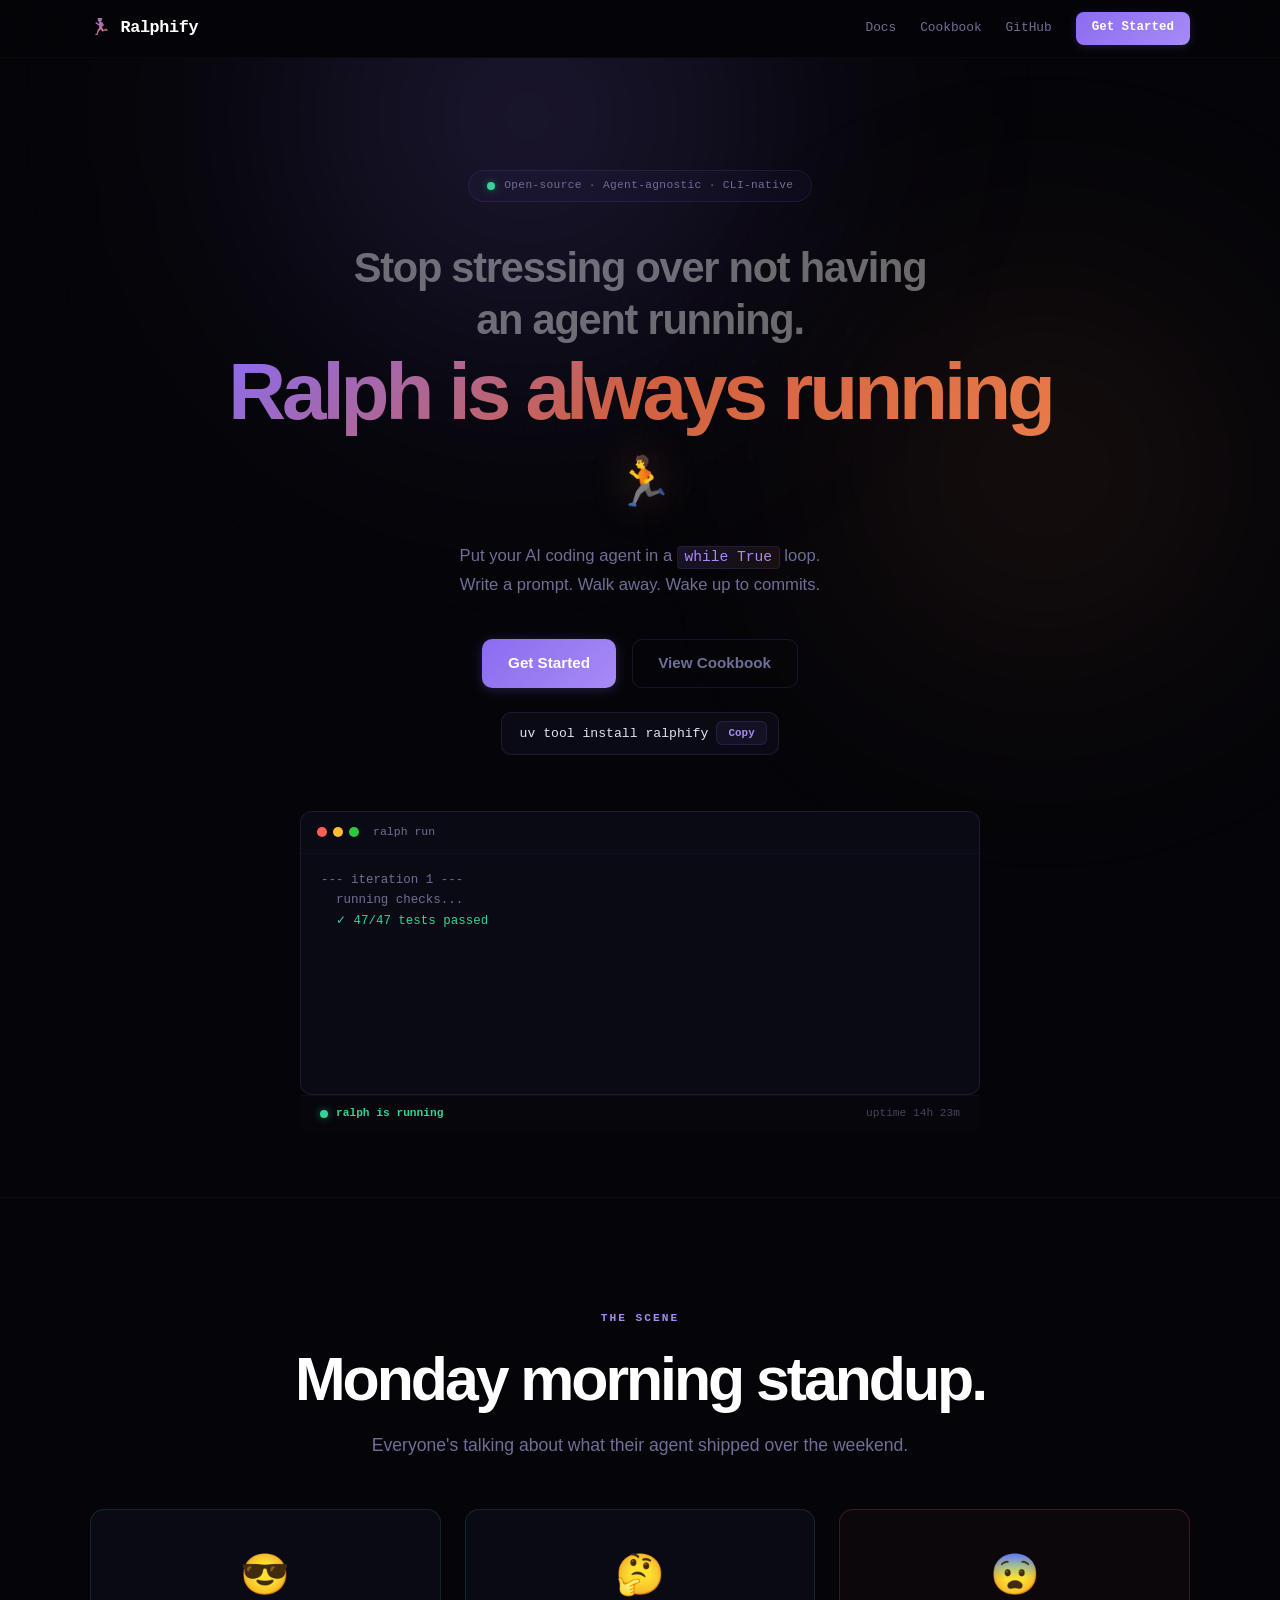
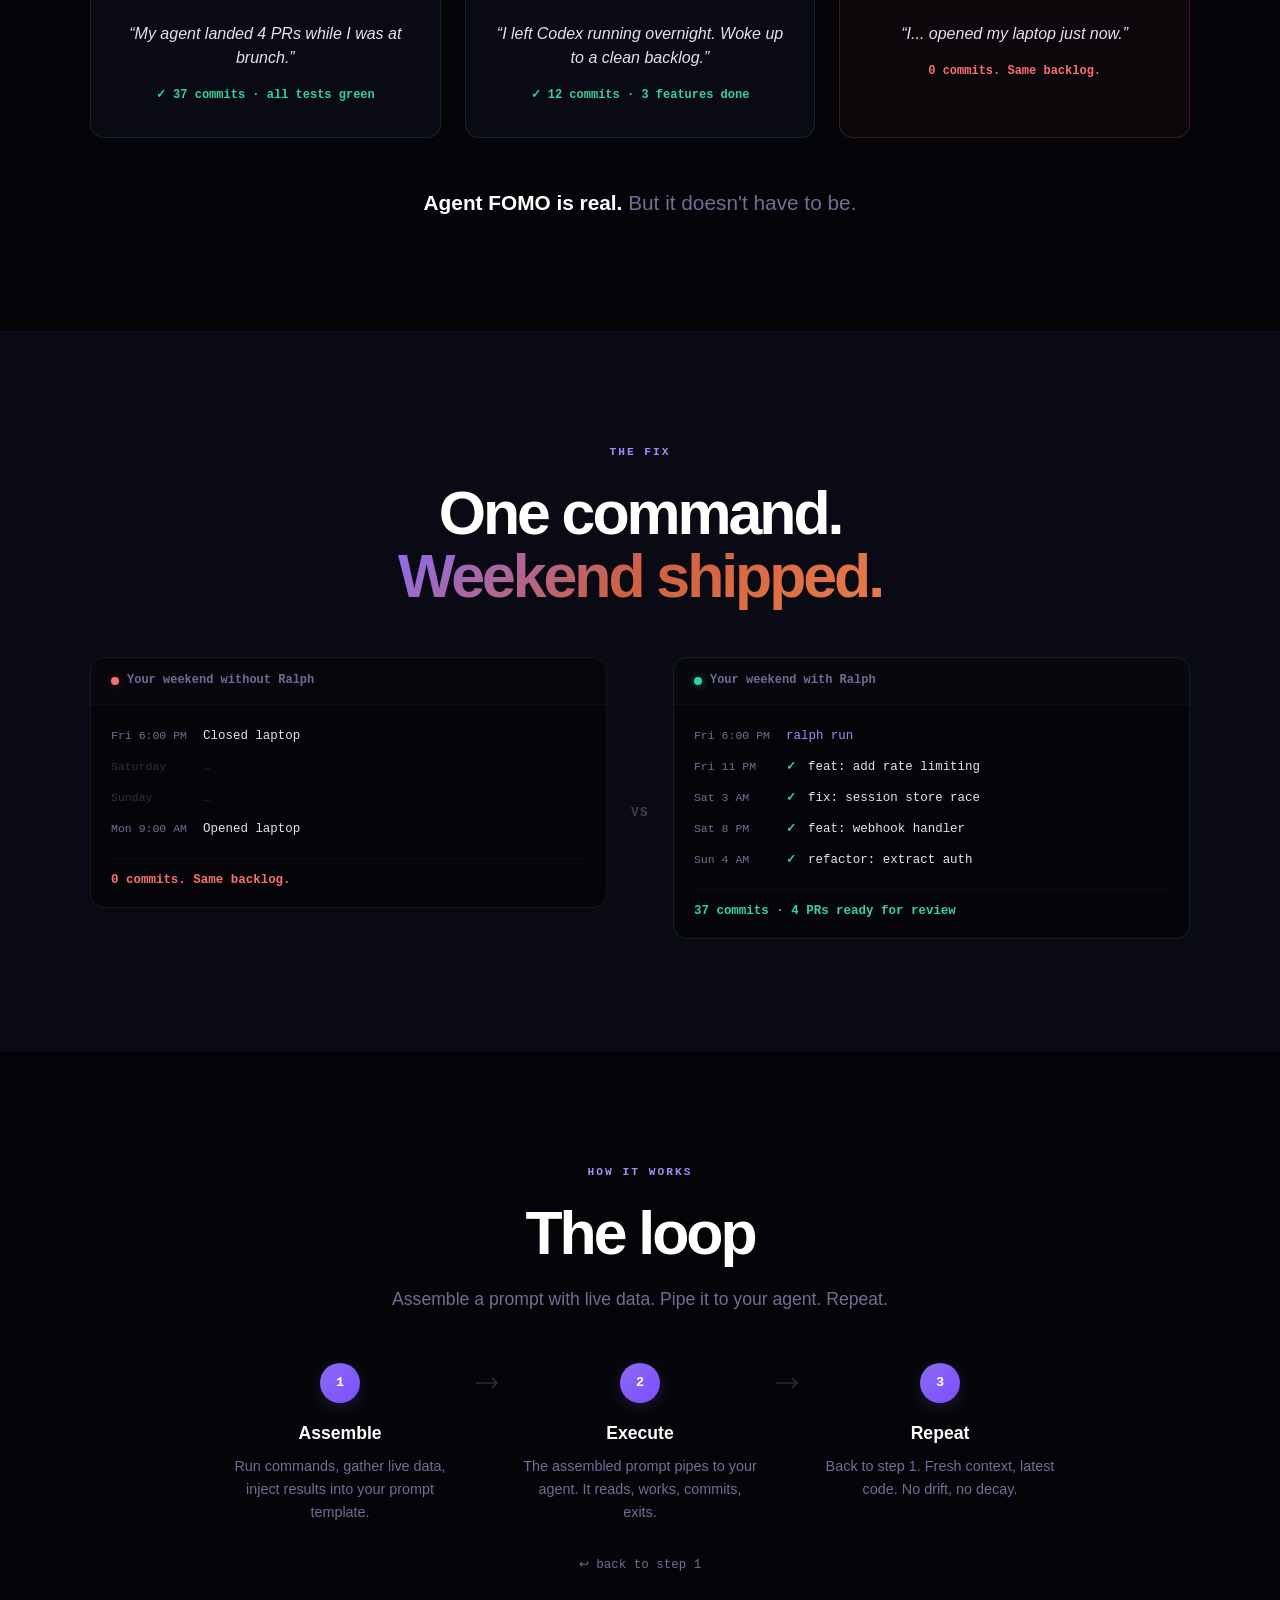
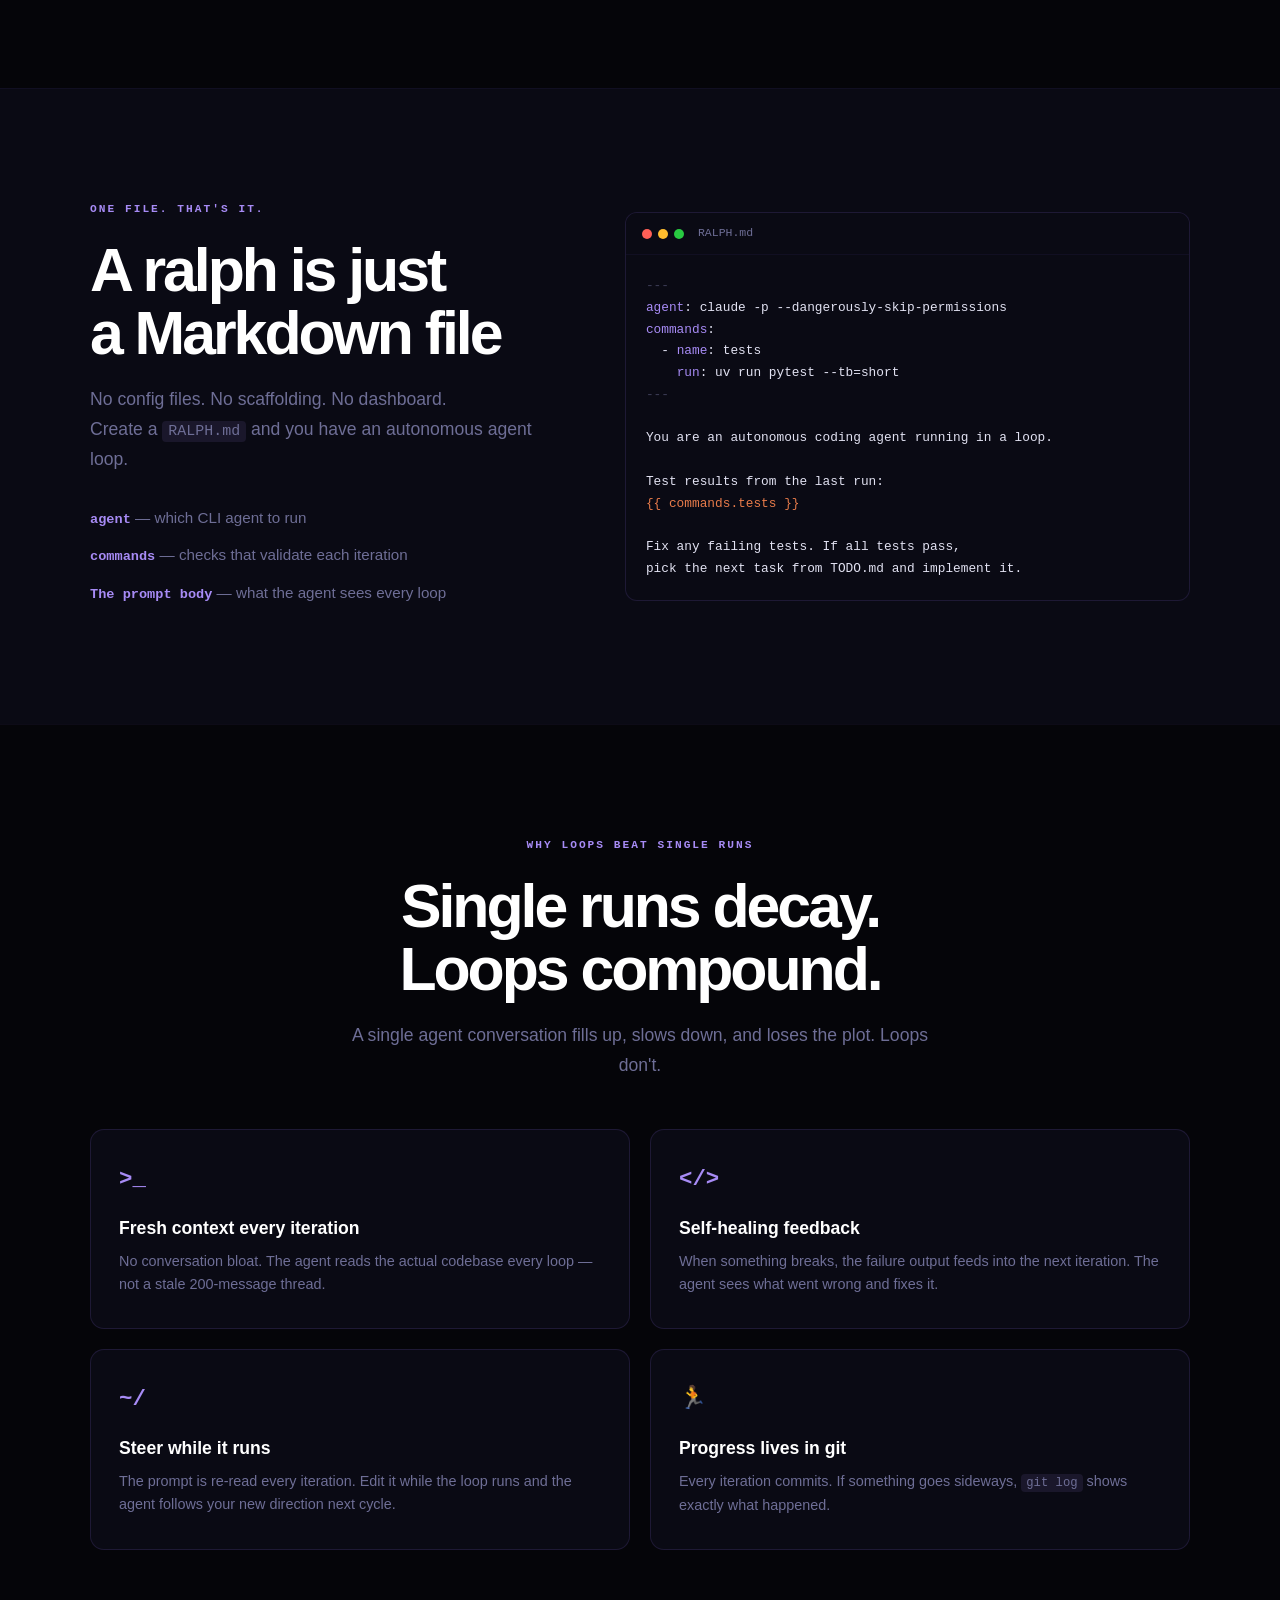
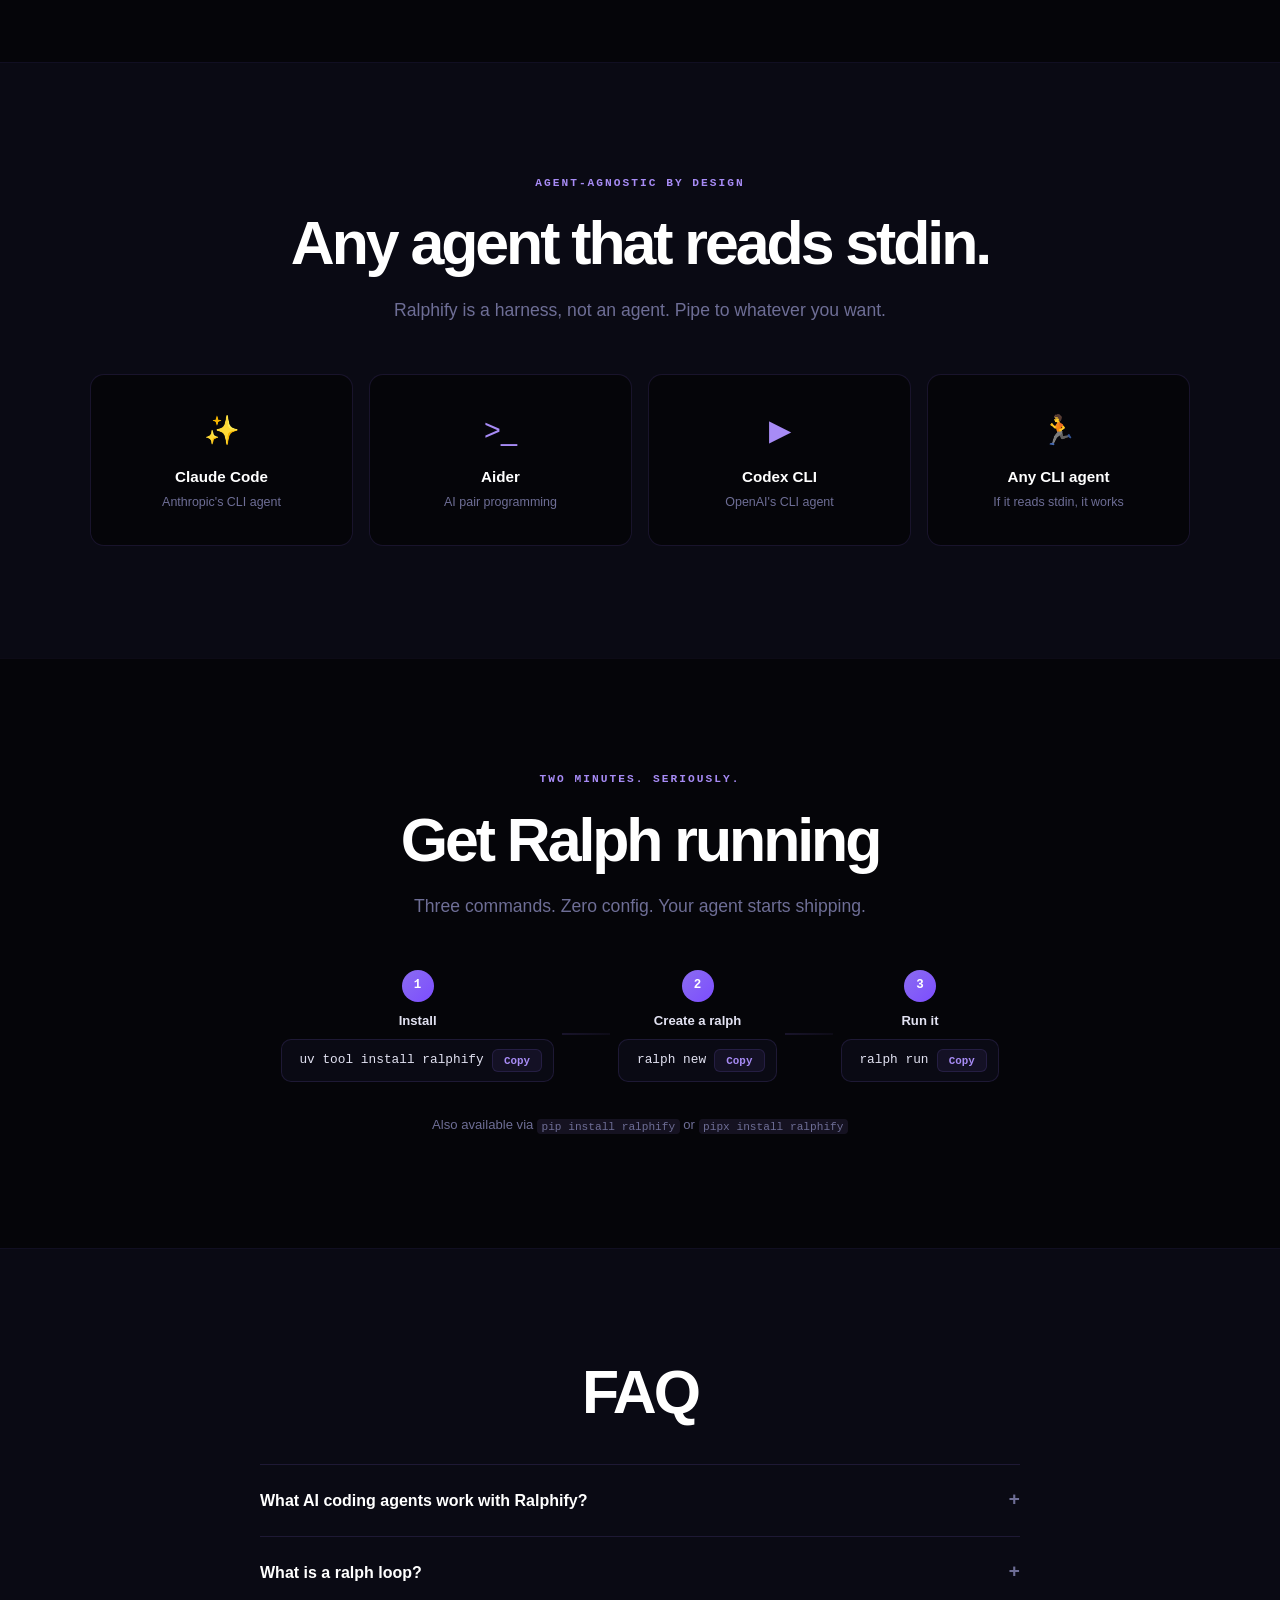
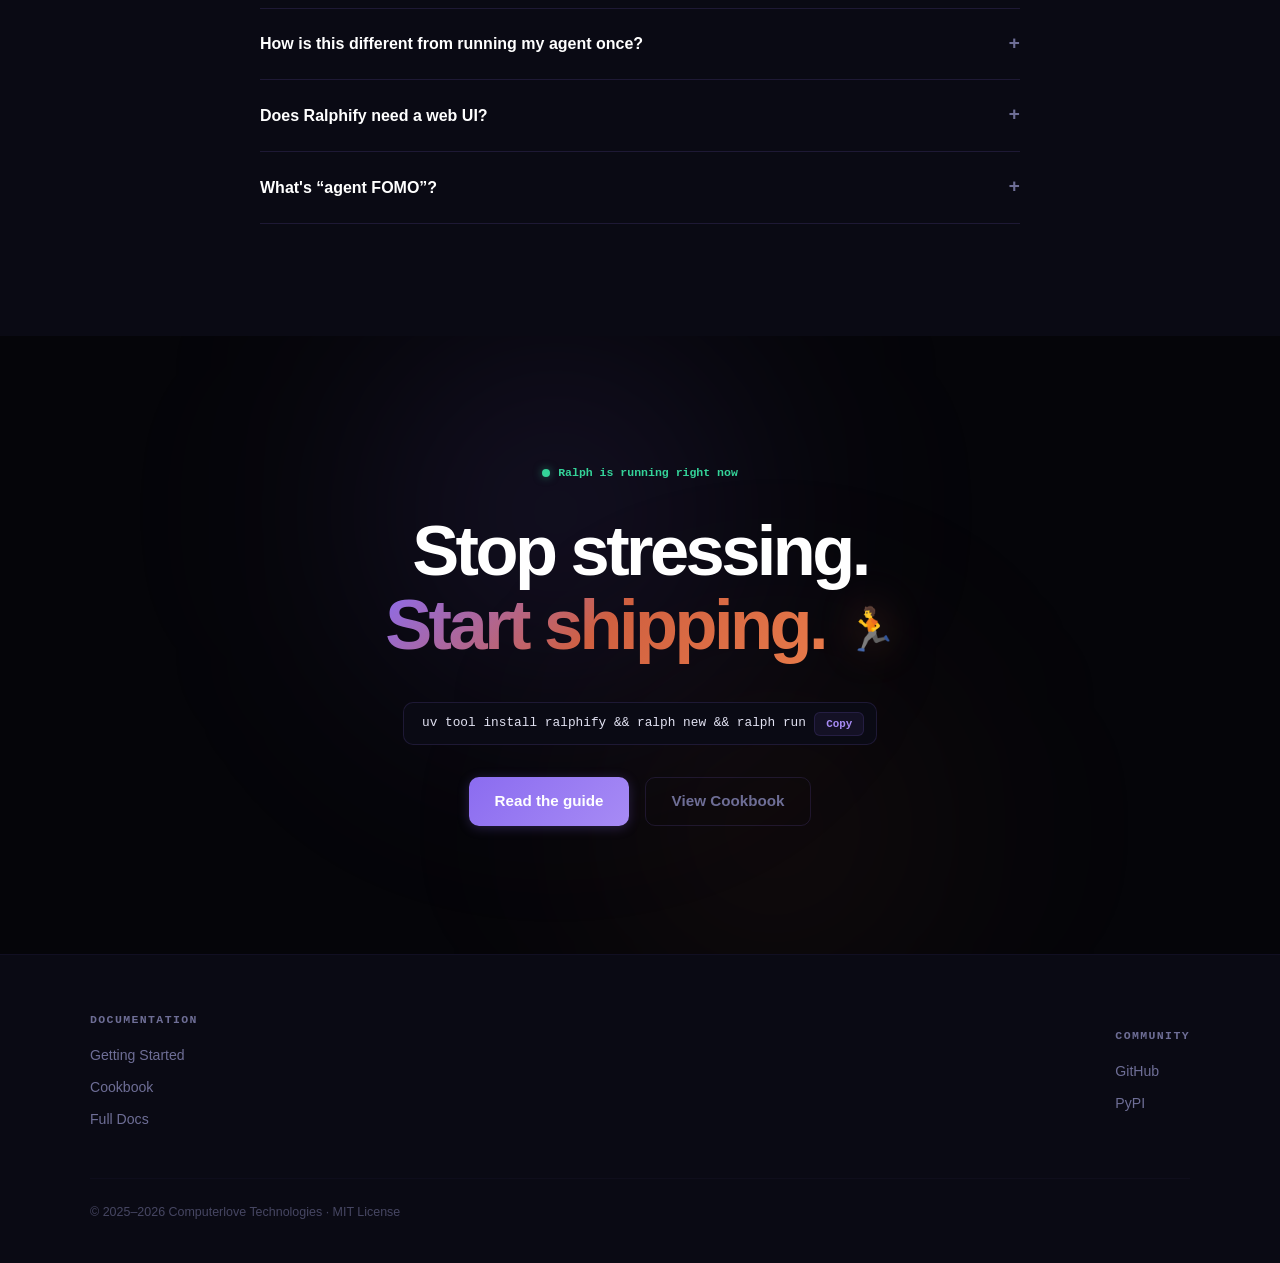
==== commit 760273c2: "docs: fix incorrect agent command in landing page RALPH.md example The "What is a ralph" section sho" ====
--- a/website/index.html
+++ b/website/index.html
@@ -417,7 +417,7 @@
                 <span class="terminal-title">RALPH.md</span>
               </div>
               <pre><code><span class="hl-dim">---</span>
-<span class="hl-key">agent</span>: claude-code
+<span class="hl-key">agent</span>: claude -p --dangerously-skip-permissions
 <span class="hl-key">commands</span>:
   - <span class="hl-key">name</span>: tests
     <span class="hl-key">run</span>: uv run pytest --tb=short
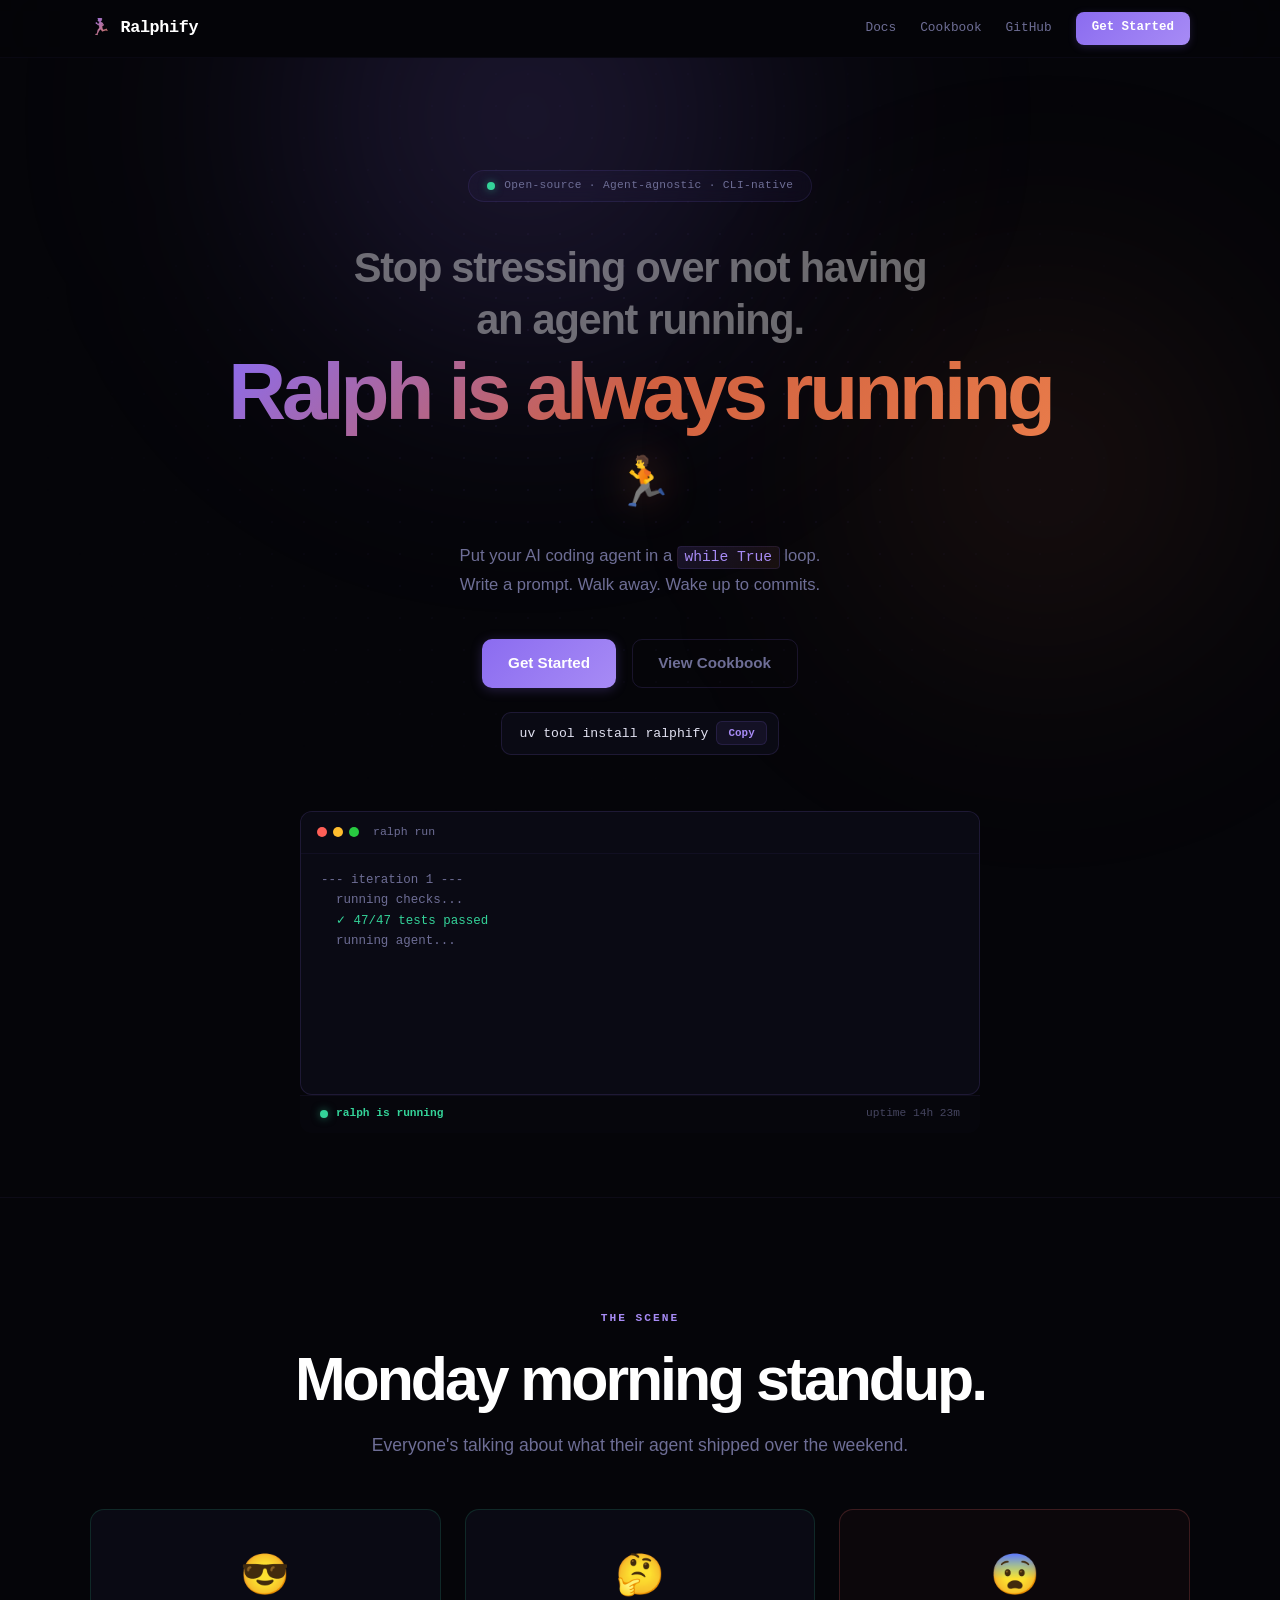
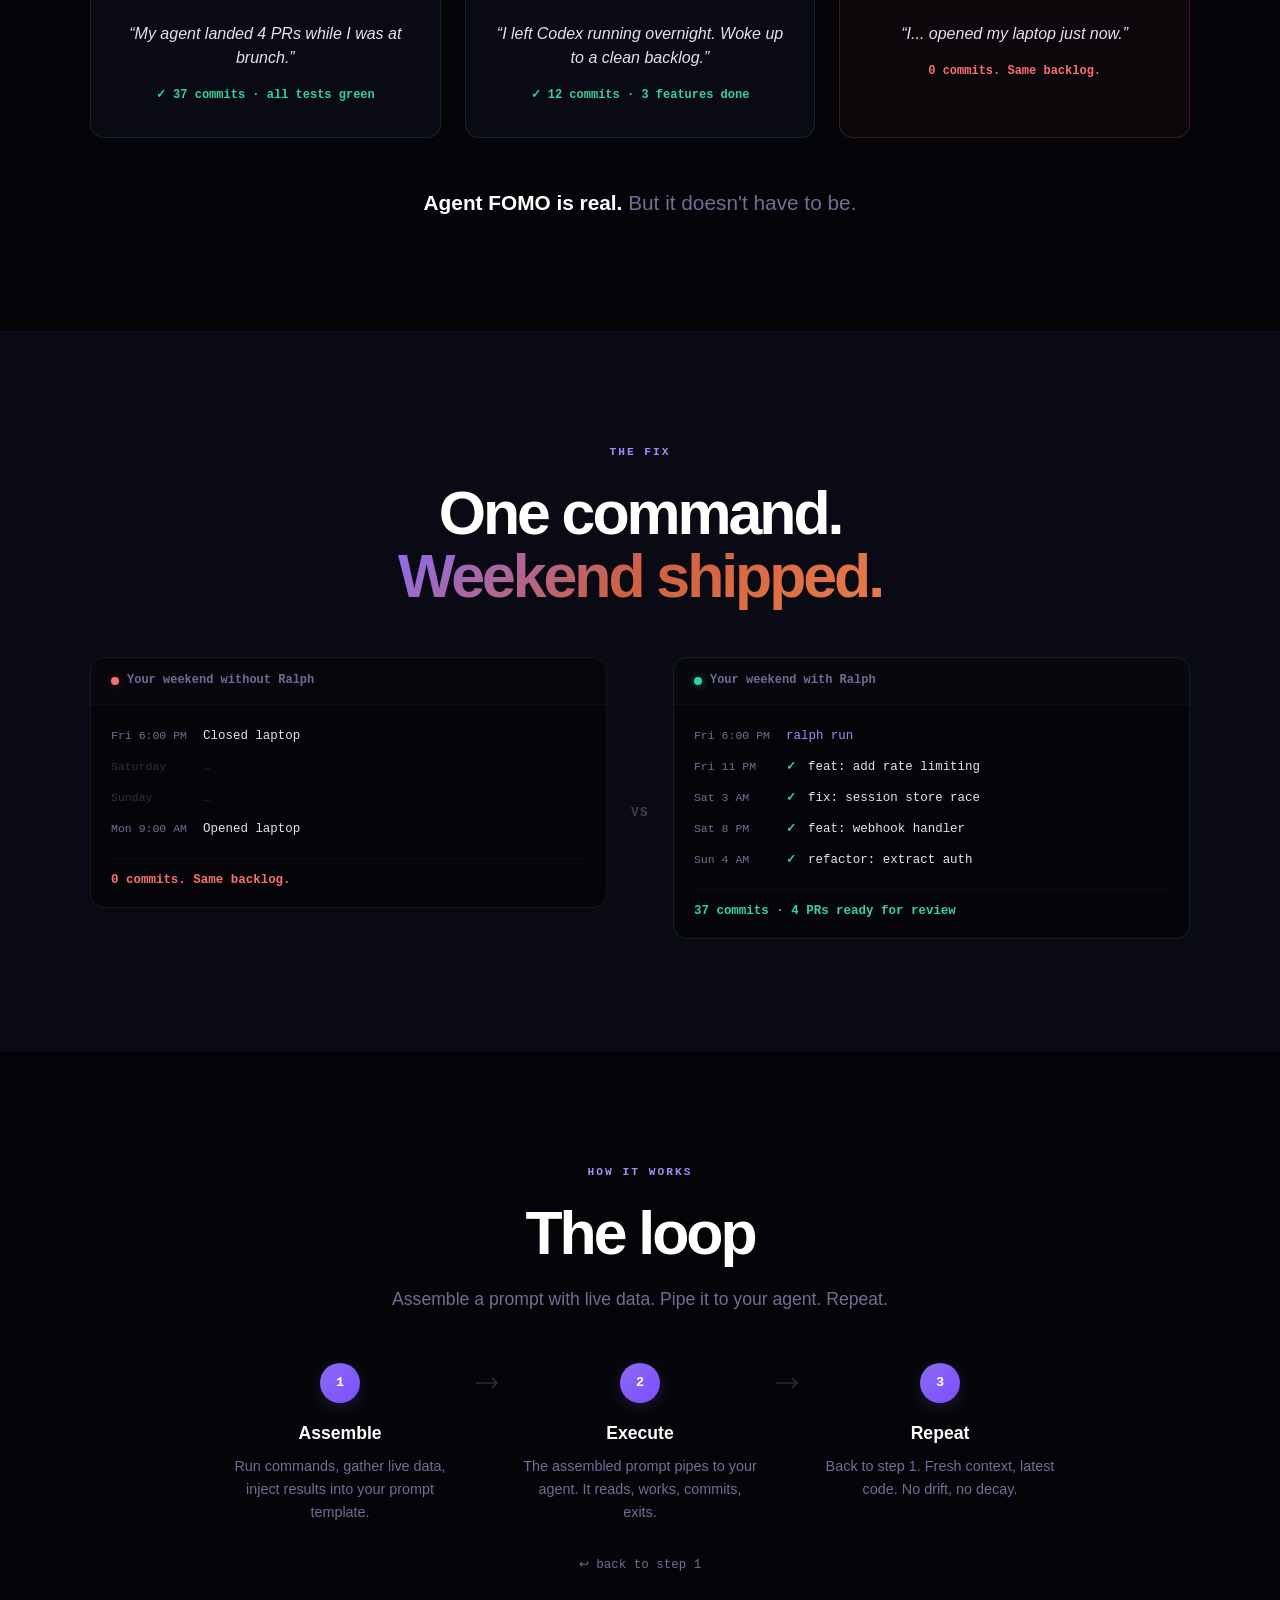
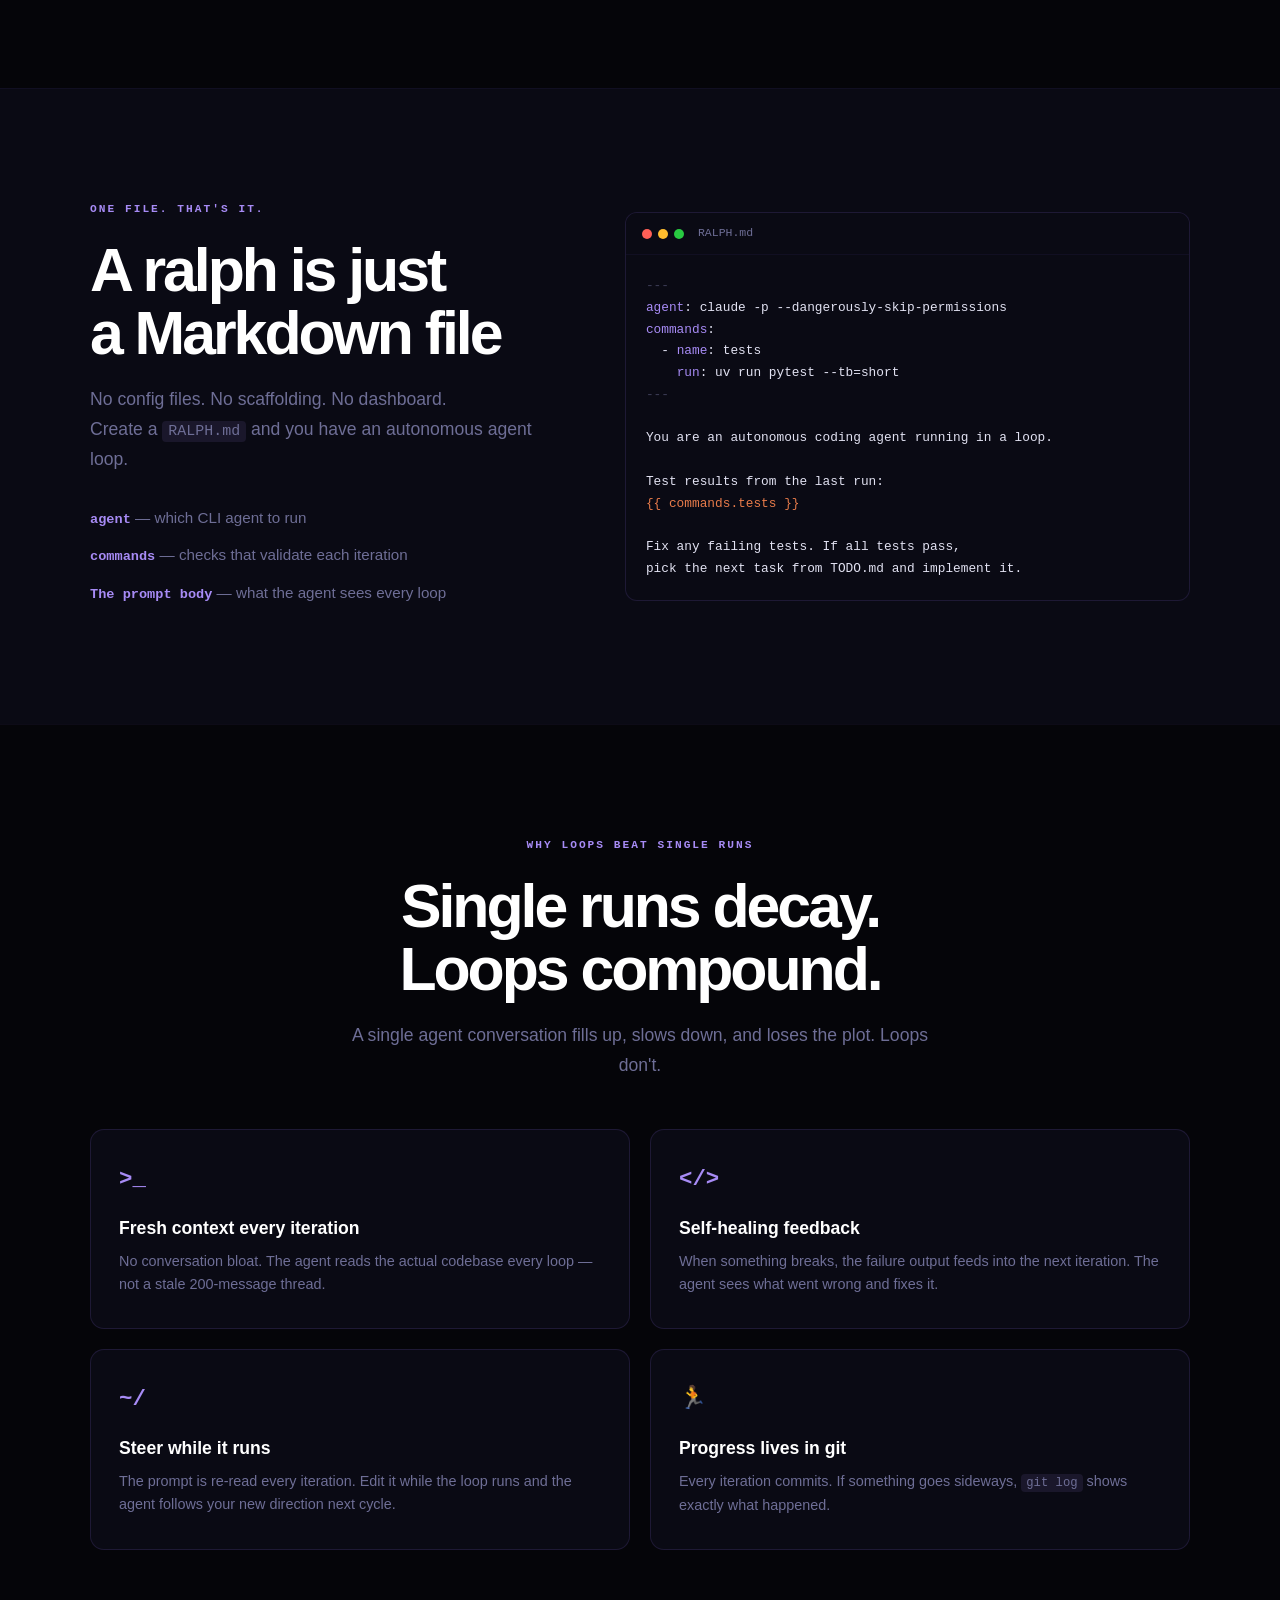
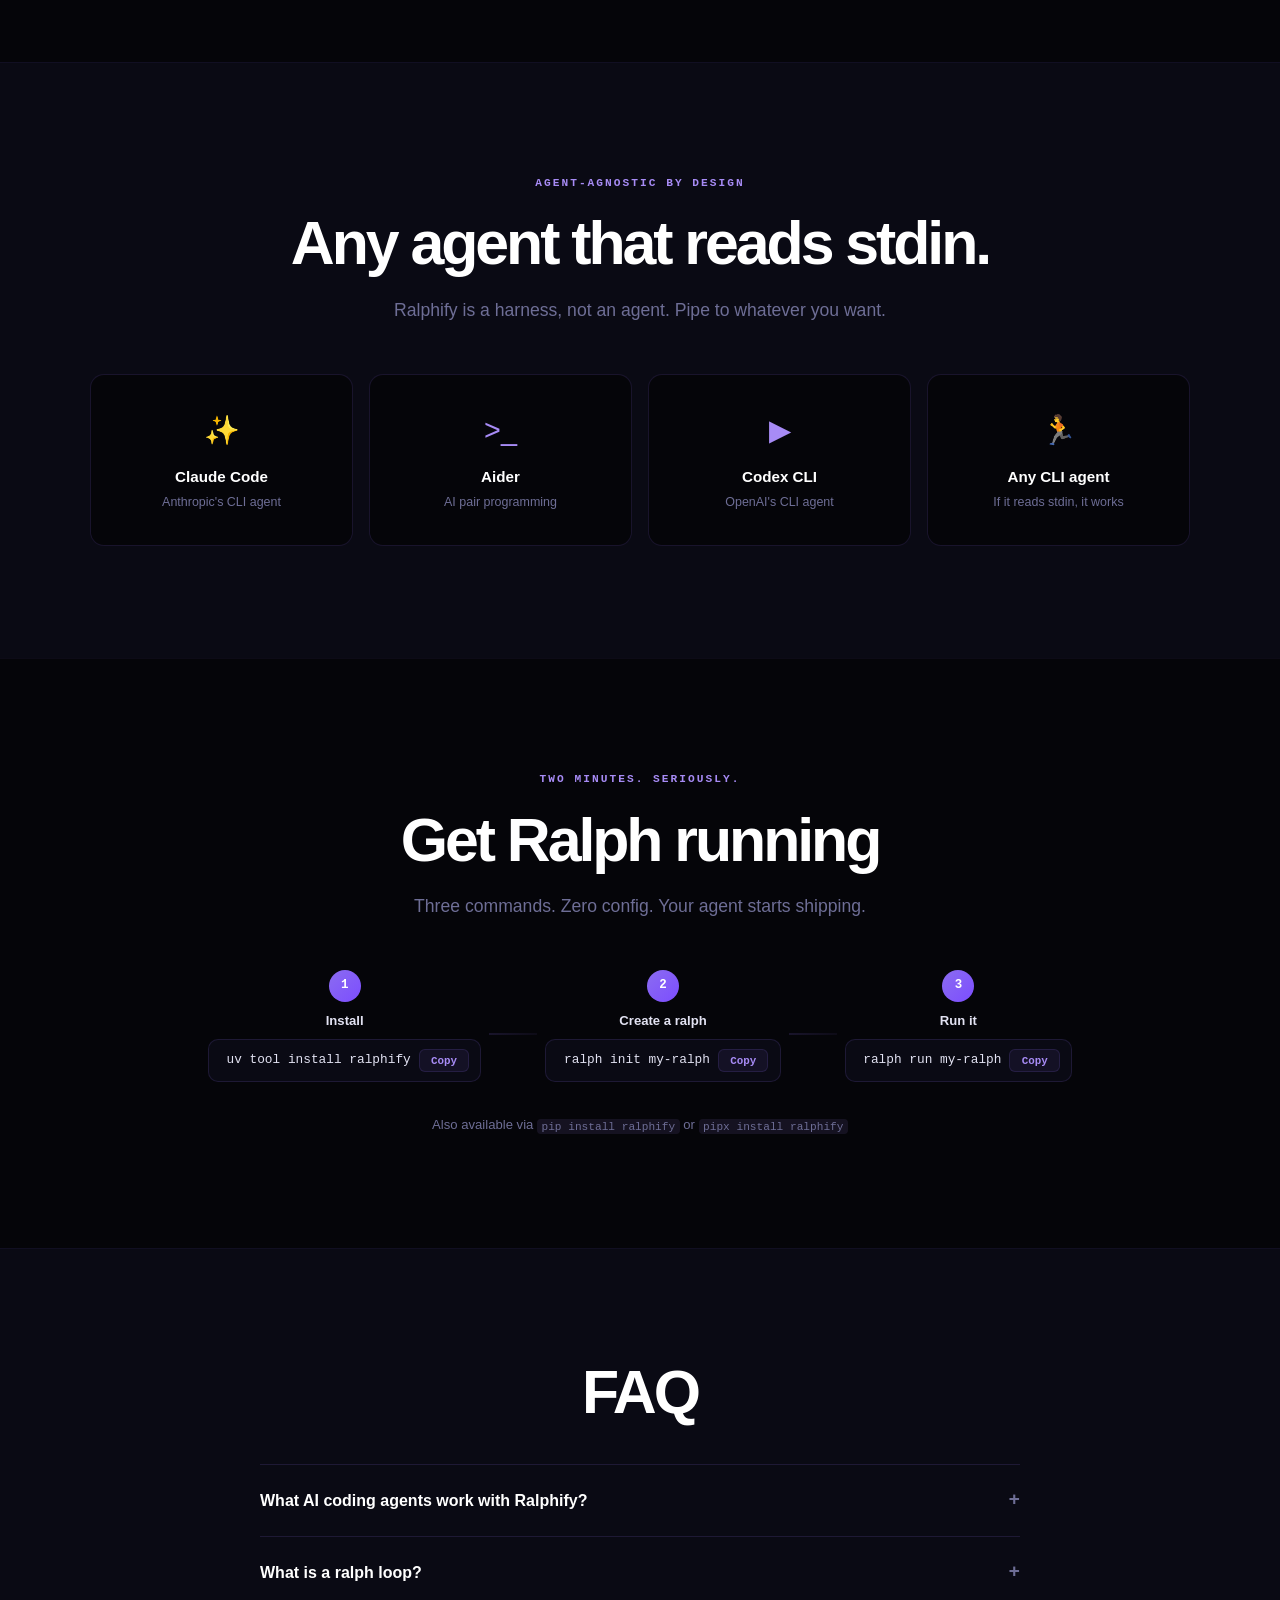
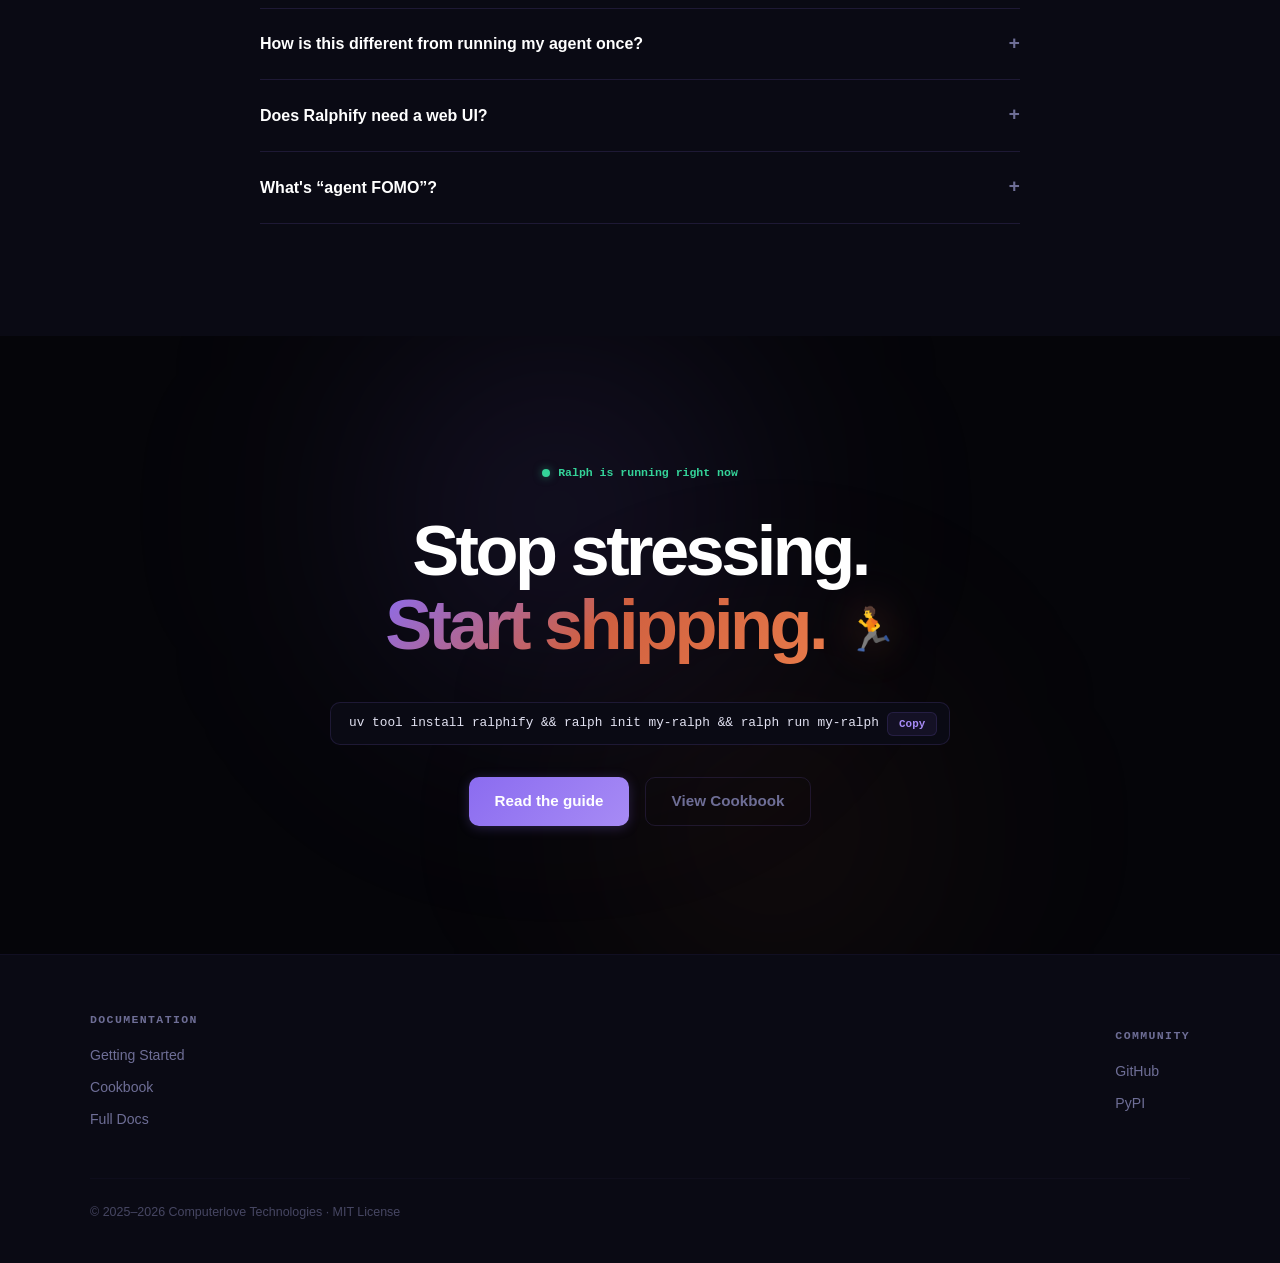
==== commit cfadfd69: "docs: fix landing page install commands that would fail without path argument The website install se" ====
--- a/website/index.html
+++ b/website/index.html
@@ -157,21 +157,21 @@
         "@type": "HowToStep",
         "position": 2,
         "name": "Create a ralph",
-        "text": "Run ralph new in your project directory to create a RALPH.md prompt file.",
+        "text": "Run ralph init my-ralph in your project directory to scaffold a RALPH.md prompt file.",
         "itemListElement": {
           "@type": "HowToDirection",
-          "text": "Run: ralph new"
+          "text": "Run: ralph init my-ralph"
         }
       },
       {
         "@type": "HowToStep",
         "position": 3,
         "name": "Start the autonomous AI coding loop",
-        "text": "Run ralph run to start the loop. The agent reads your prompt, implements changes, validates with checks, and repeats — fixing its own mistakes each iteration.",
+        "text": "Run ralph run my-ralph to start the loop. The agent reads your prompt, implements changes, validates with checks, and repeats — fixing its own mistakes each iteration.",
         "url": "https://ralphify.co/docs/getting-started/",
         "itemListElement": {
           "@type": "HowToDirection",
-          "text": "Run: ralph run"
+          "text": "Run: ralph run my-ralph"
         }
       }
     ]
@@ -524,8 +524,8 @@
             <span class="install-num">2</span>
             <span class="install-label">Create a ralph</span>
             <div class="install-cmd">
-              <code>ralph new</code>
-              <button class="copy-btn" aria-label="Copy new command" onclick="copyCommand(this, 'ralph new')">Copy</button>
+              <code>ralph init my-ralph</code>
+              <button class="copy-btn" aria-label="Copy init command" onclick="copyCommand(this, 'ralph init my-ralph')">Copy</button>
             </div>
           </div>
           <div class="install-connector" aria-hidden="true"></div>
@@ -533,8 +533,8 @@
             <span class="install-num">3</span>
             <span class="install-label">Run it</span>
             <div class="install-cmd">
-              <code>ralph run</code>
-              <button class="copy-btn" aria-label="Copy run command" onclick="copyCommand(this, 'ralph run')">Copy</button>
+              <code>ralph run my-ralph</code>
+              <button class="copy-btn" aria-label="Copy run command" onclick="copyCommand(this, 'ralph run my-ralph')">Copy</button>
             </div>
           </div>
         </div>
@@ -592,8 +592,8 @@
           <span class="hero-runner" aria-hidden="true">&#x1F3C3;</span>
         </h2>
         <div class="install-cmd cta-cmd">
-          <code>uv tool install ralphify && ralph new && ralph run</code>
-          <button class="copy-btn" aria-label="Copy full command" onclick="copyCommand(this, 'uv tool install ralphify && ralph new && ralph run')">Copy</button>
+          <code>uv tool install ralphify && ralph init my-ralph && ralph run my-ralph</code>
+          <button class="copy-btn" aria-label="Copy full command" onclick="copyCommand(this, 'uv tool install ralphify && ralph init my-ralph && ralph run my-ralph')">Copy</button>
         </div>
         <div class="cta-buttons">
           <a href="docs/getting-started/" class="btn btn-primary">Read the guide</a>
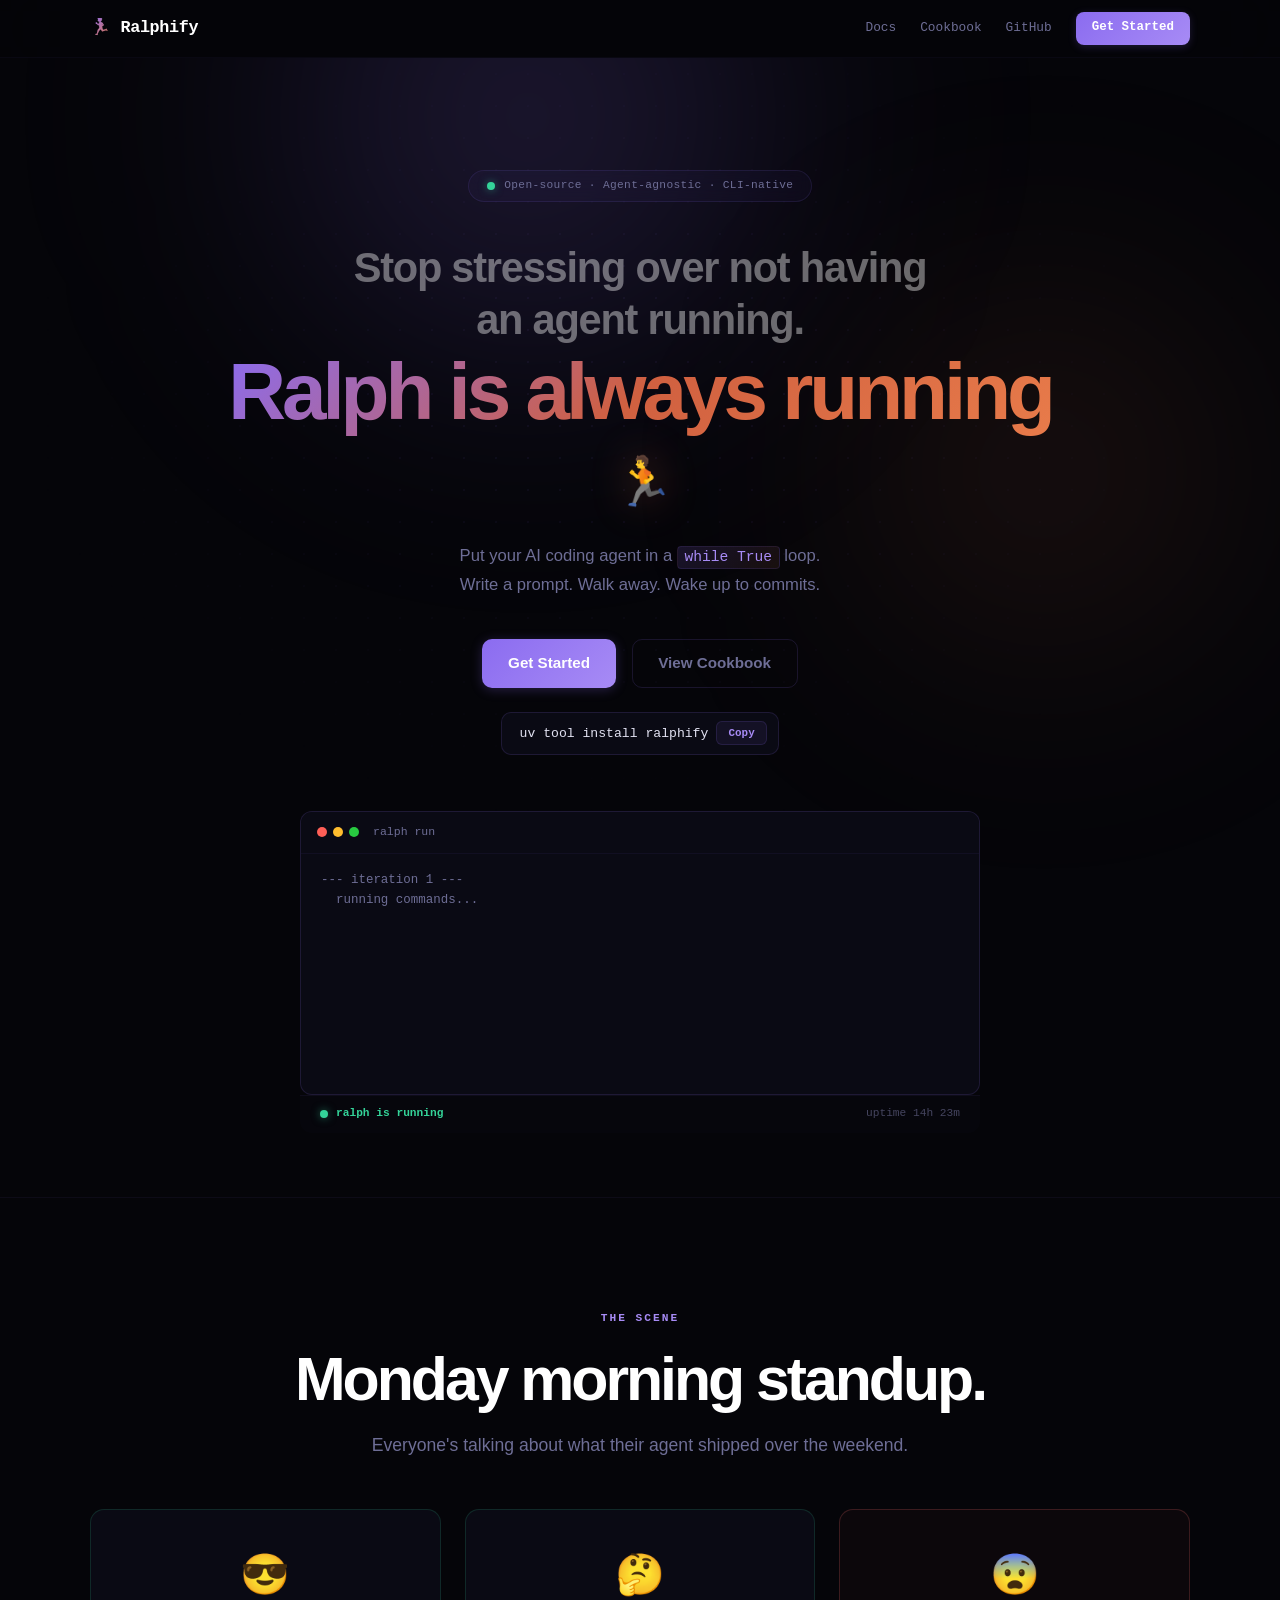
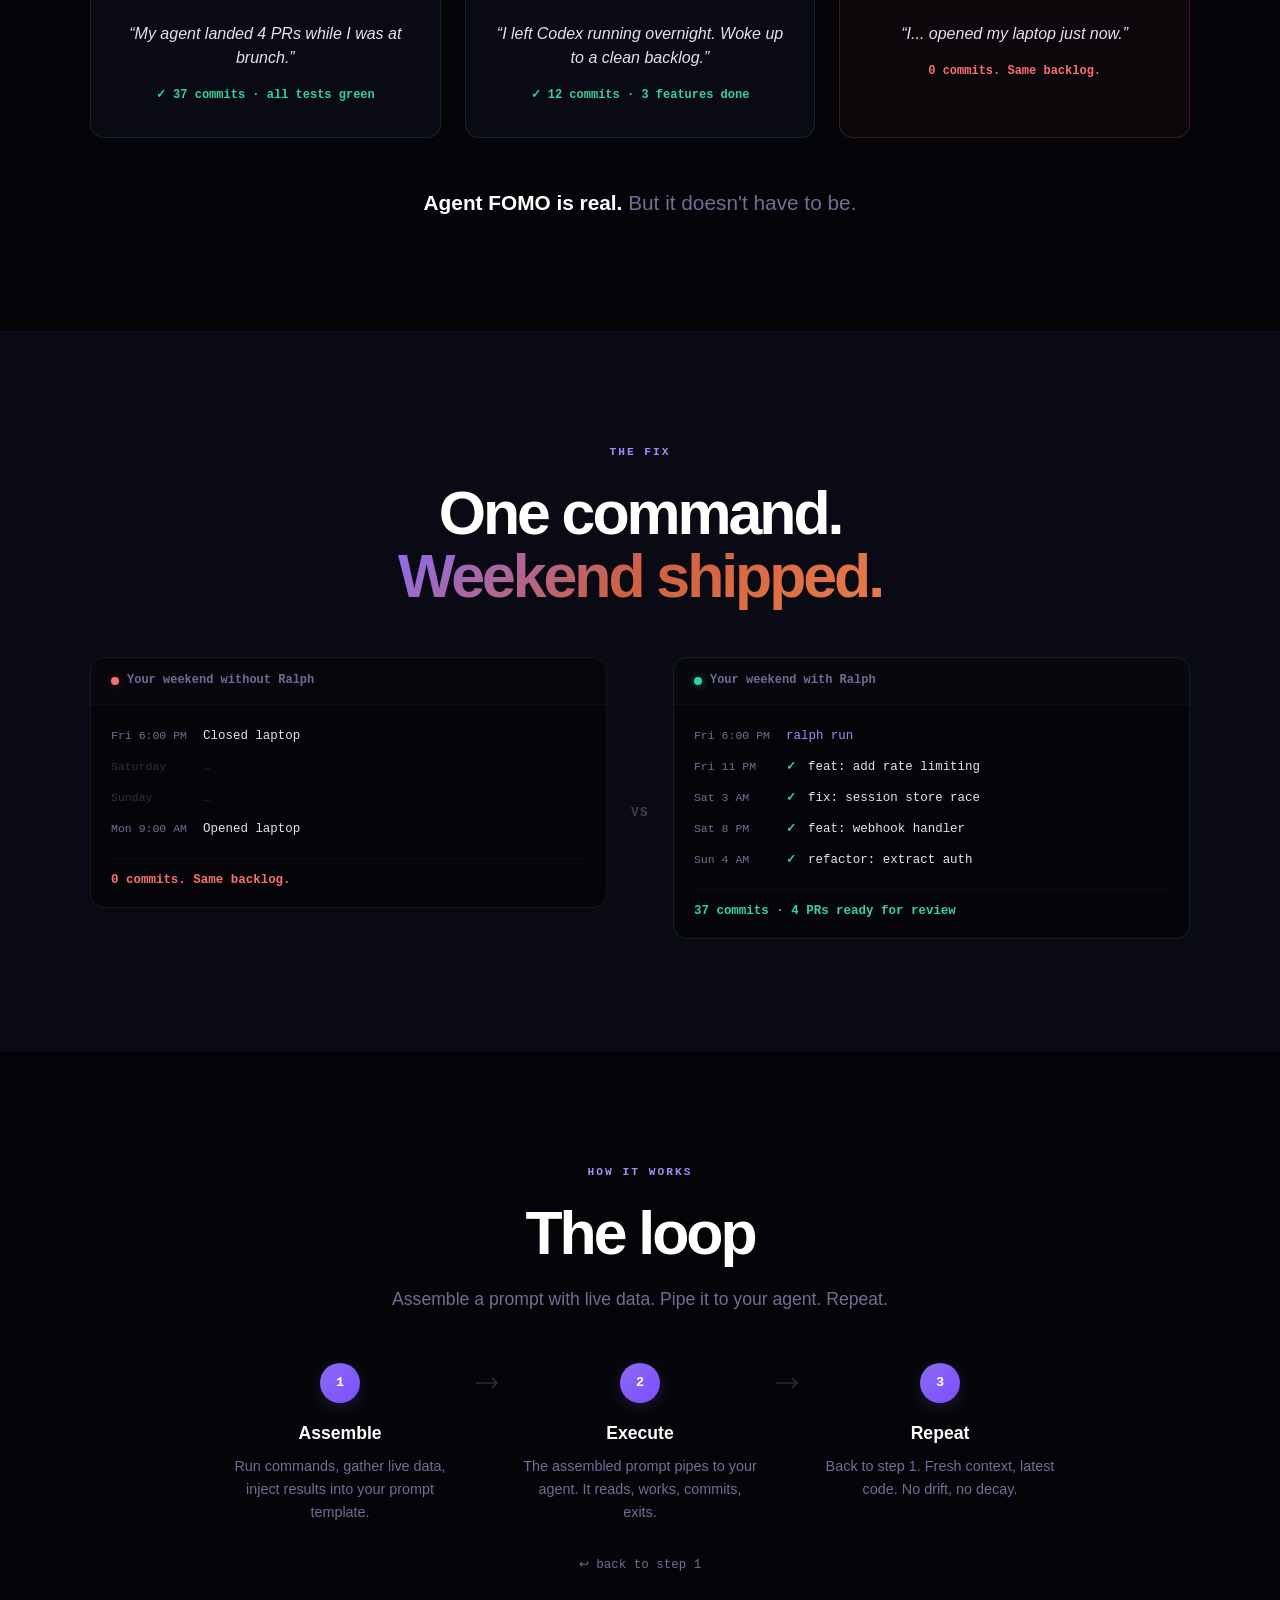
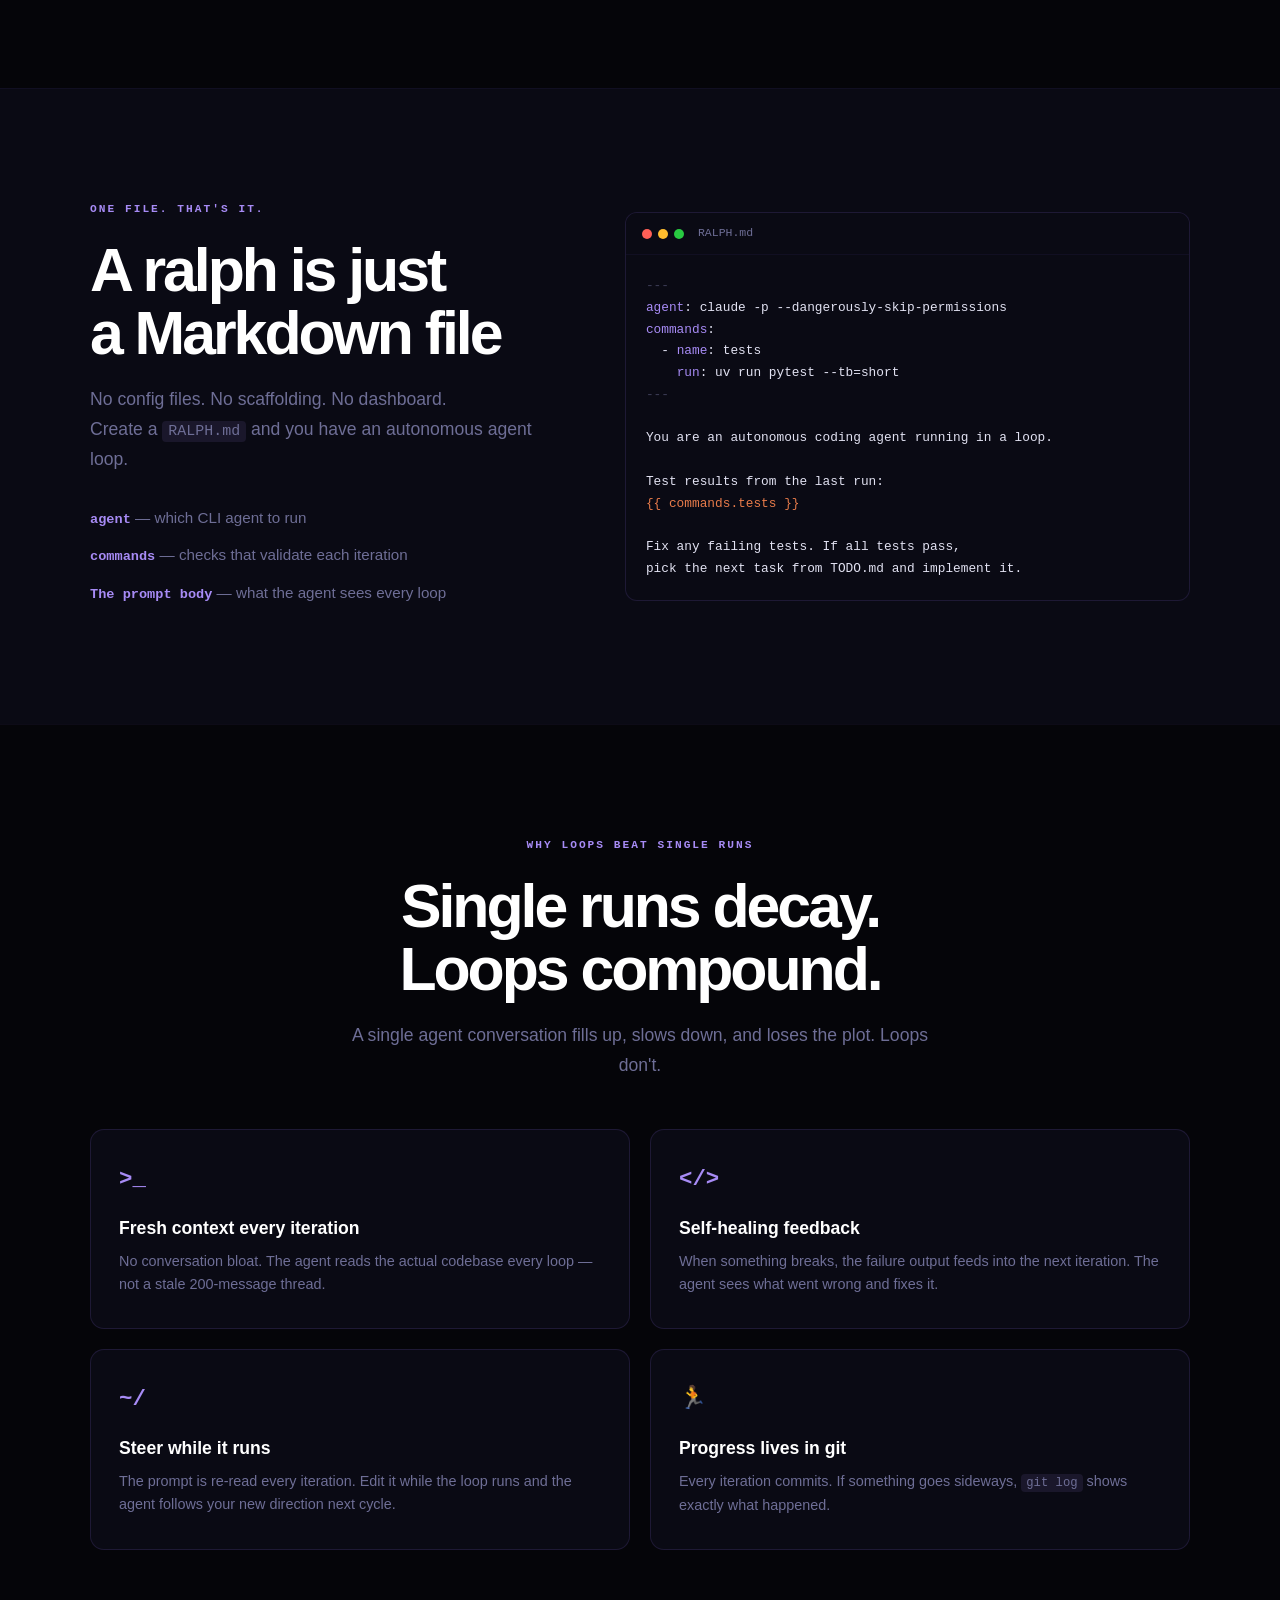
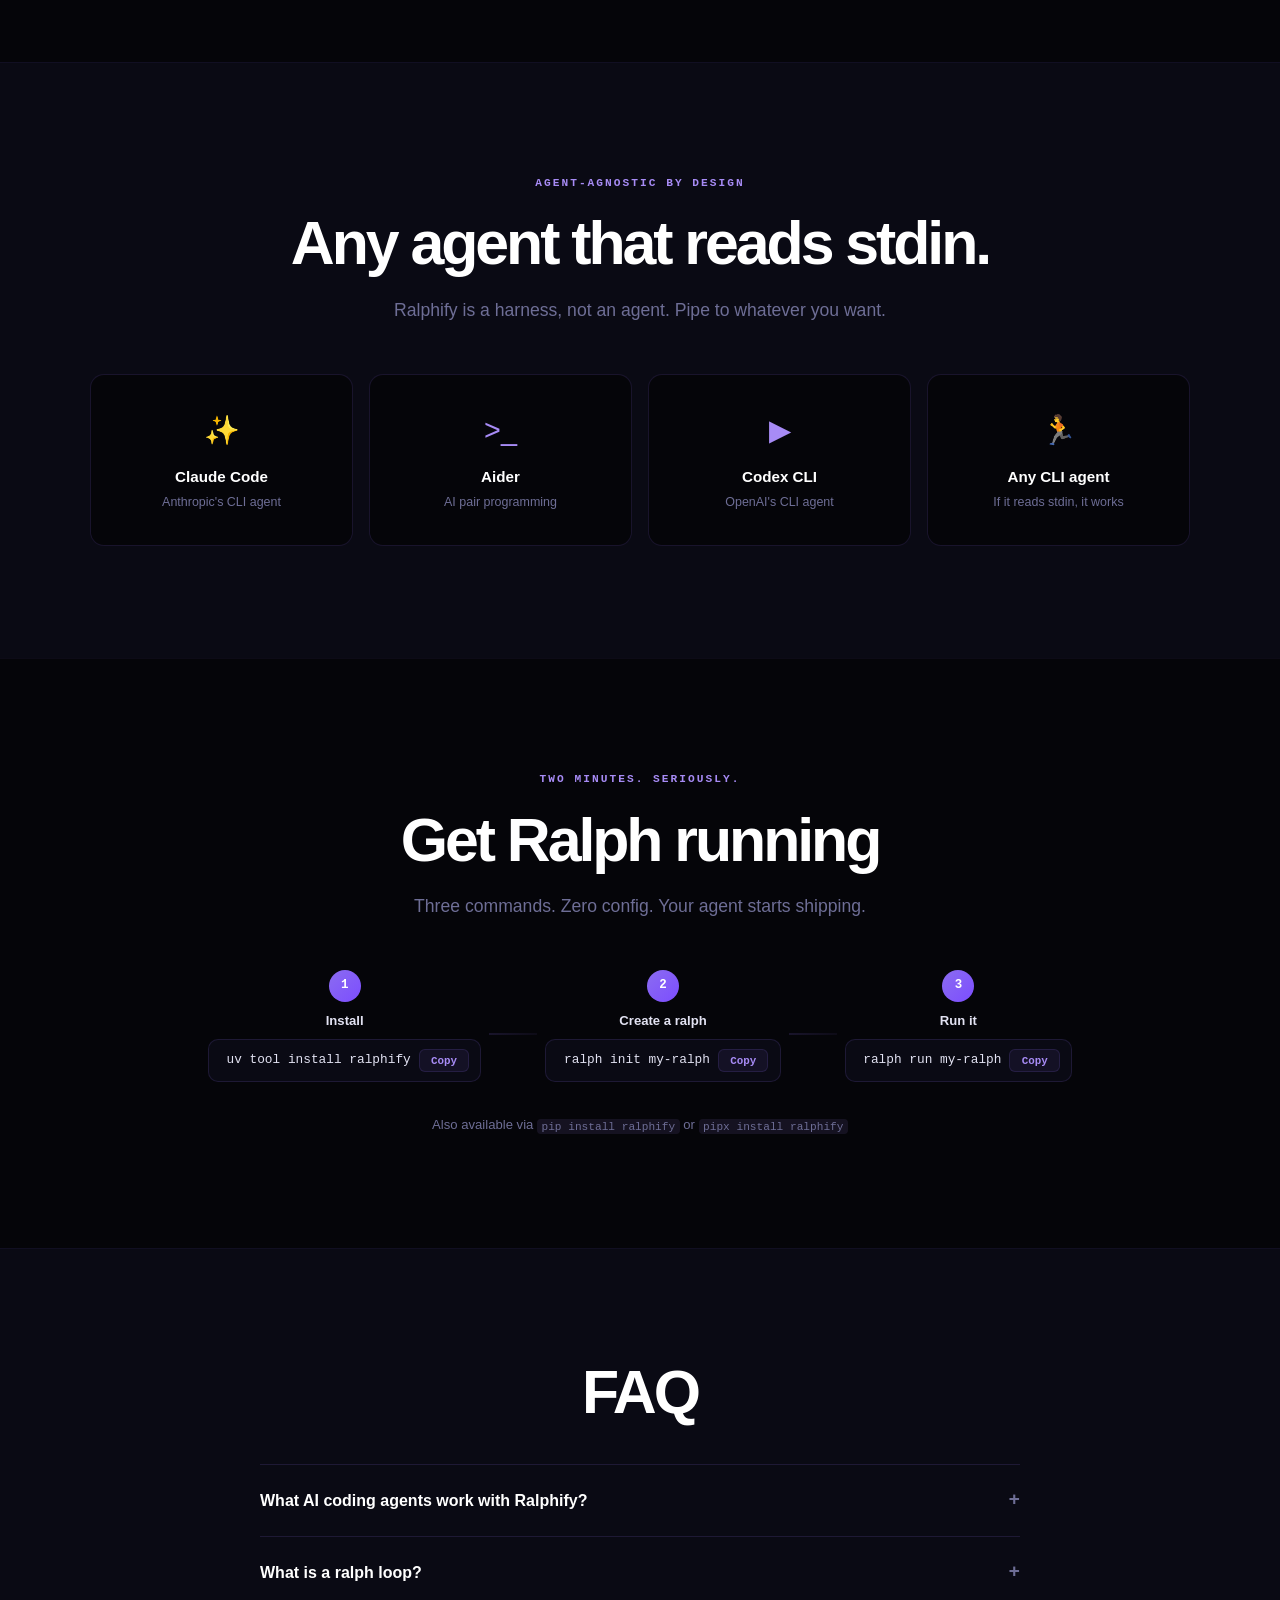
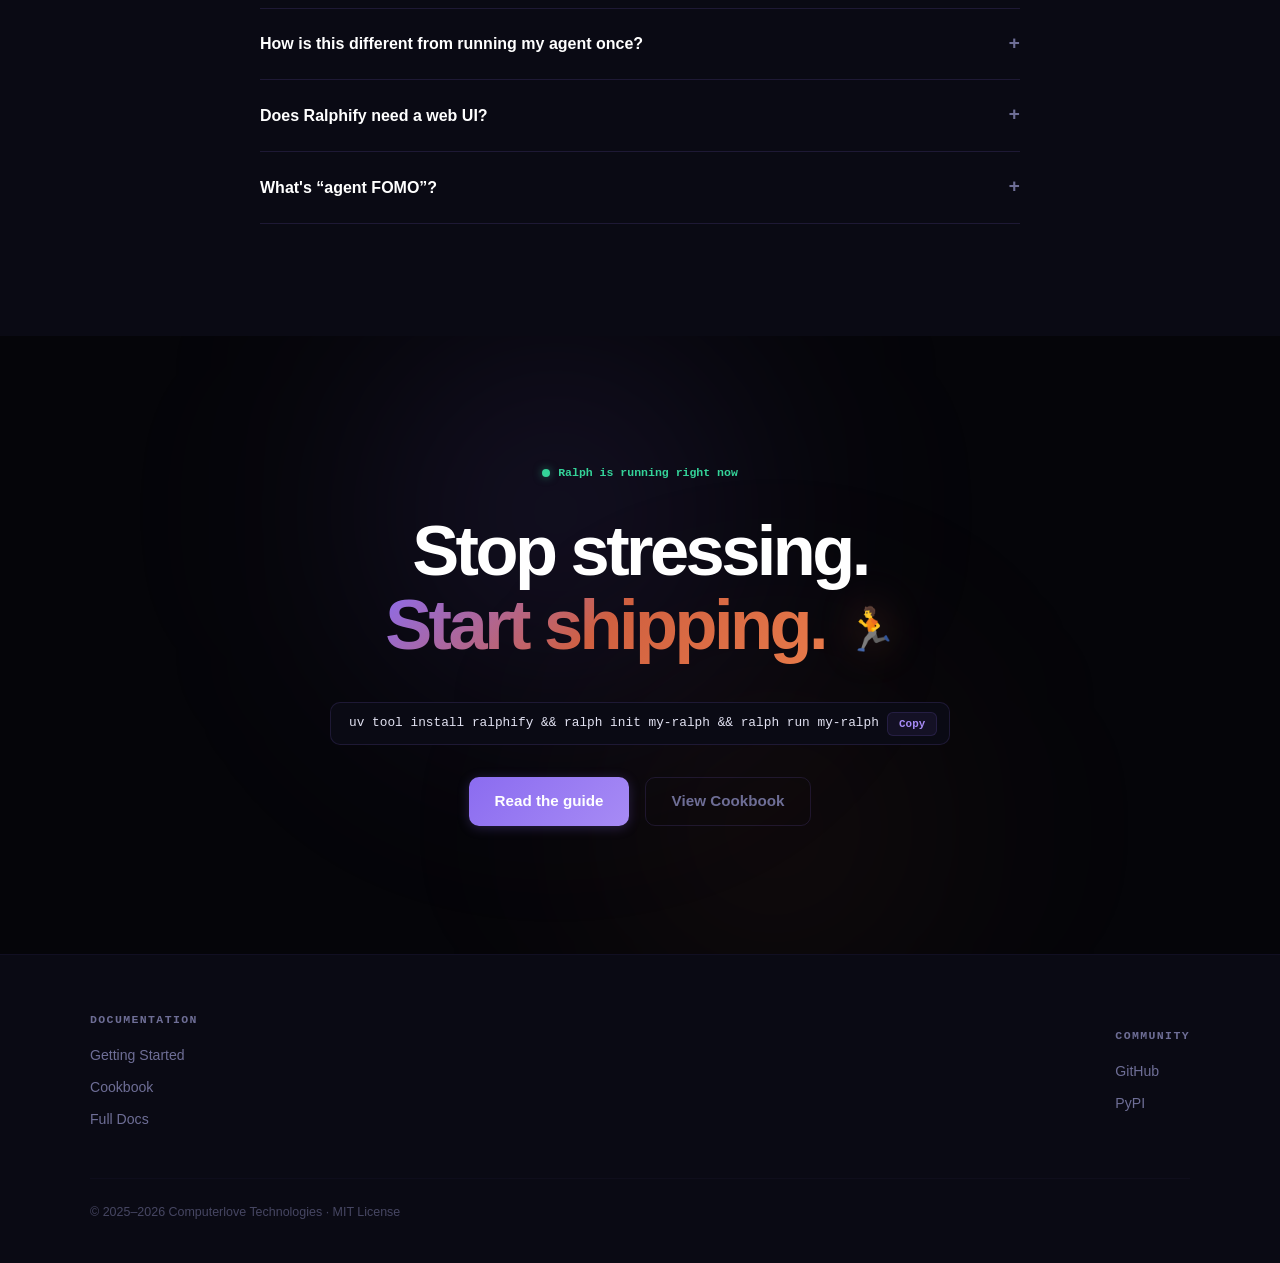
==== commit f8491b71: "docs: update landing page terminal animation to use current terminology The terminal animation on th" ====
--- a/website/index.html
+++ b/website/index.html
@@ -699,24 +699,24 @@
     // Terminal typing animation
     const terminalData = [
       { type: 'header', text: '--- iteration 1 ---' },
-      { type: 'check', text: '  running checks...' },
+      { type: 'check', text: '  running commands...' },
       { type: 'success', text: '  \u2713 47/47 tests passed' },
       { type: 'agent', text: '  running agent...' },
       { type: 'commit', text: '  \u2713 committed: feat: add rate limiting' },
       { type: 'blank' },
       { type: 'header', text: '--- iteration 2 ---' },
-      { type: 'check', text: '  running checks...' },
+      { type: 'check', text: '  running commands...' },
       { type: 'fail', text: '  \u2717 1 test failed' },
       { type: 'agent', text: '  feeding failure to agent...' },
       { type: 'blank' },
       { type: 'header', text: '--- iteration 3 ---' },
-      { type: 'check', text: '  running checks...' },
+      { type: 'check', text: '  running commands...' },
       { type: 'success', text: '  \u2713 48/48 tests passed \u2014 self-healed' },
       { type: 'agent', text: '  running agent...' },
       { type: 'commit', text: '  \u2713 committed: fix: correct mutex ordering' },
       { type: 'blank' },
       { type: 'header', text: '--- iteration 4 ---' },
-      { type: 'check', text: '  running checks...' },
+      { type: 'check', text: '  running commands...' },
       { type: 'success', text: '  \u2713 49/49 tests passed' },
       { type: 'agent', text: '  running agent...' },
       { type: 'commit', text: '  \u2713 committed: feat: add webhook handler' },
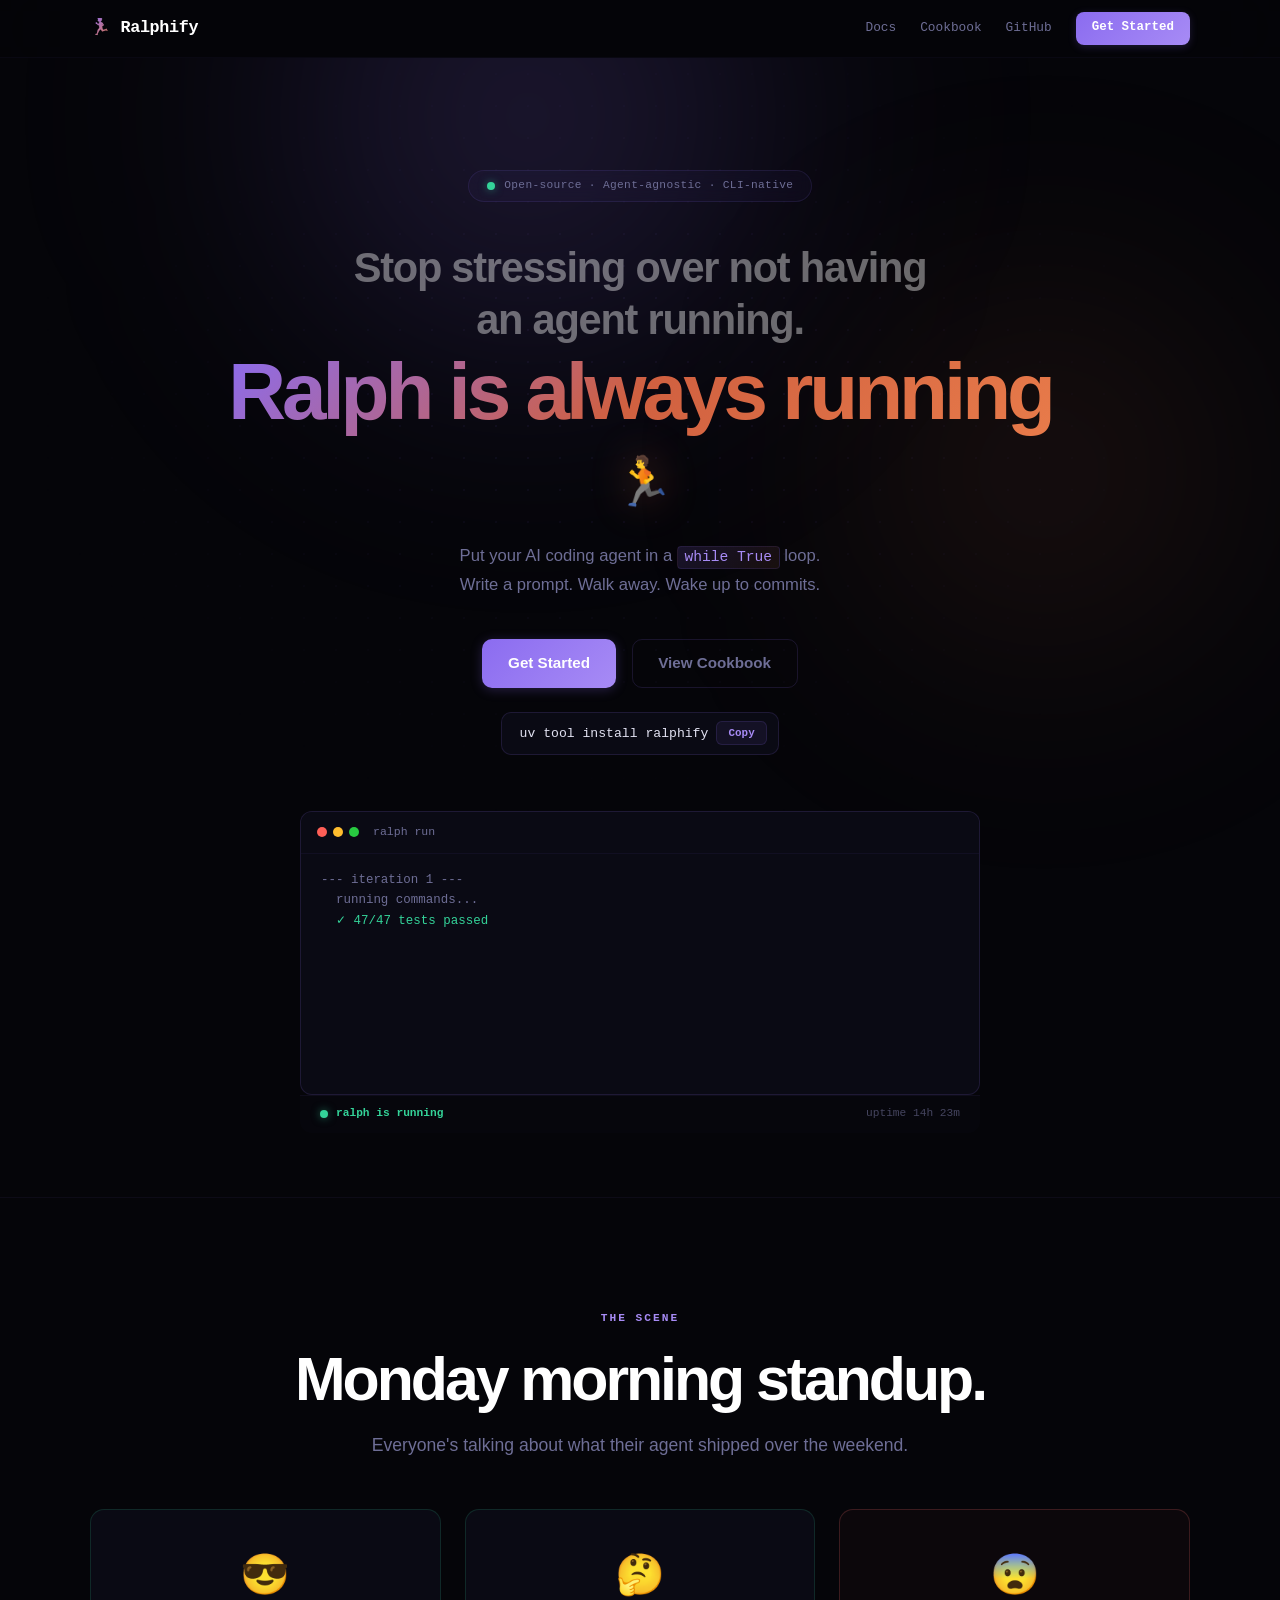
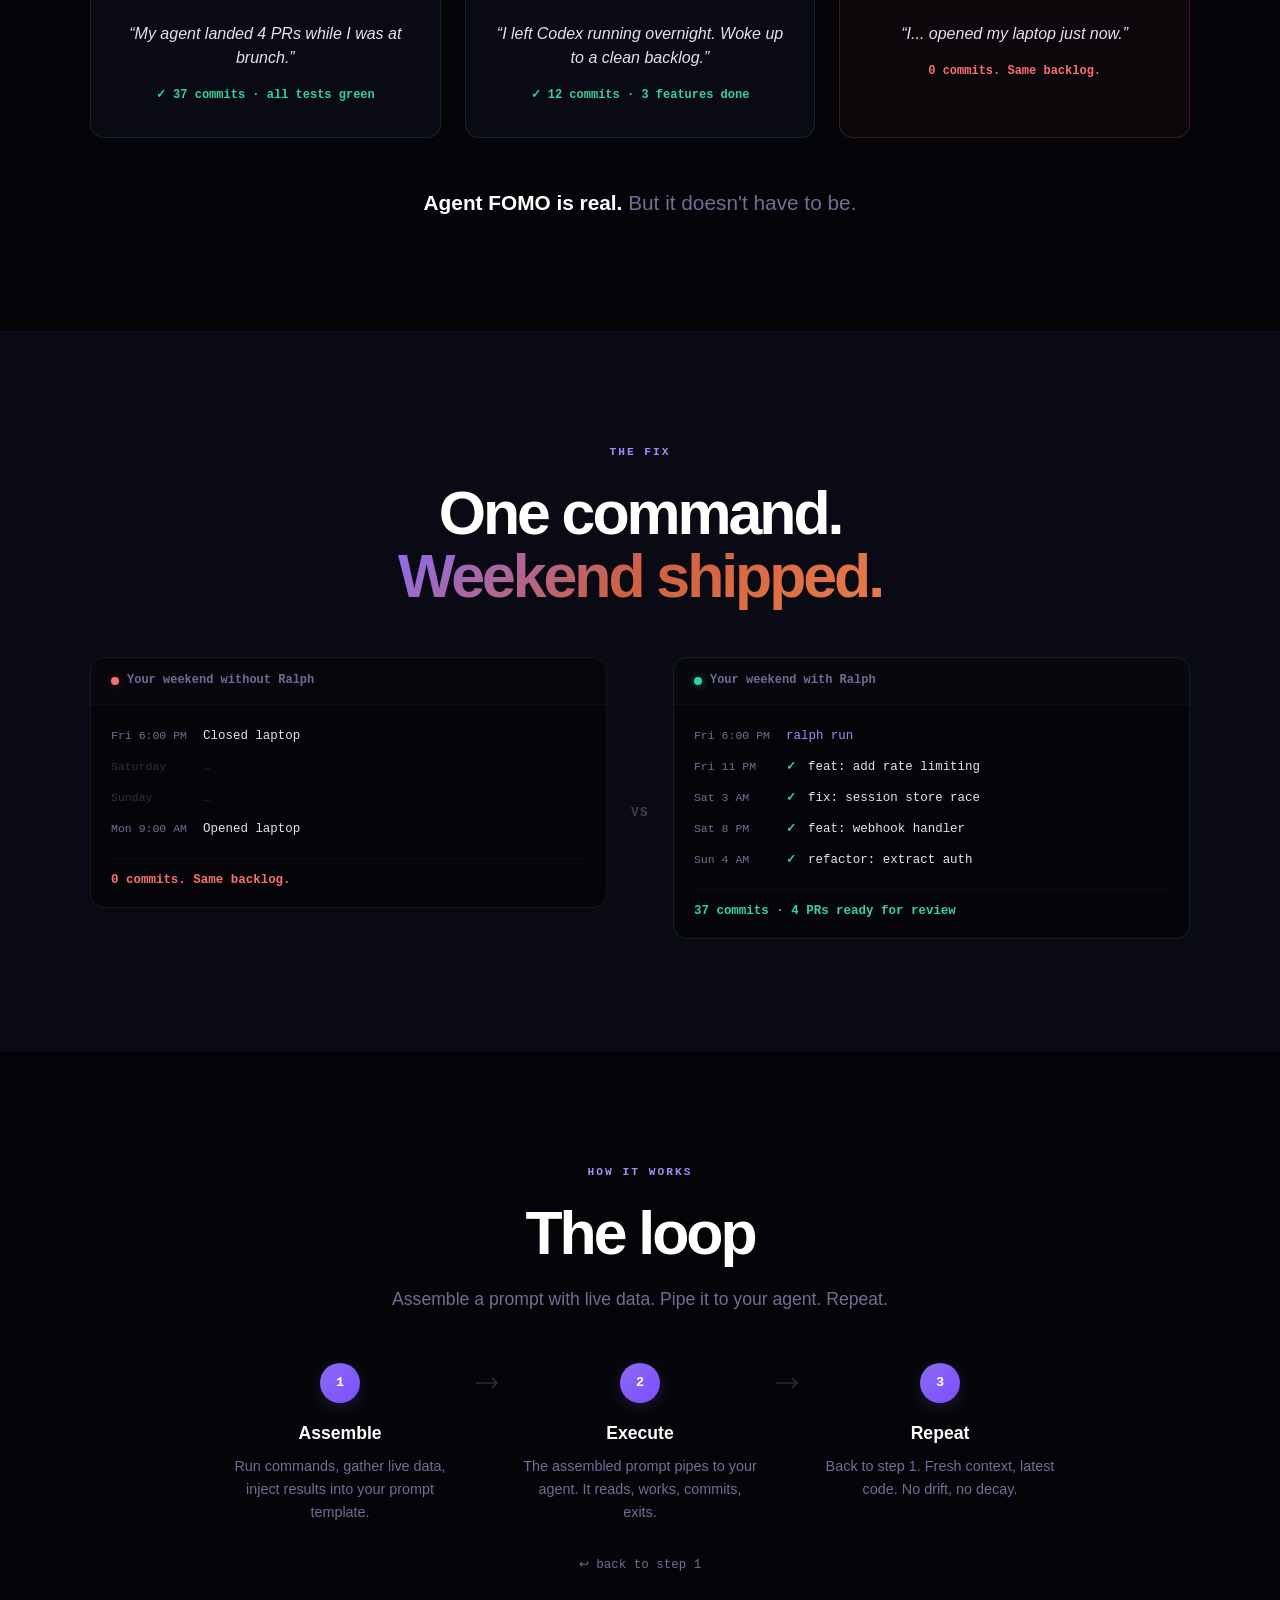
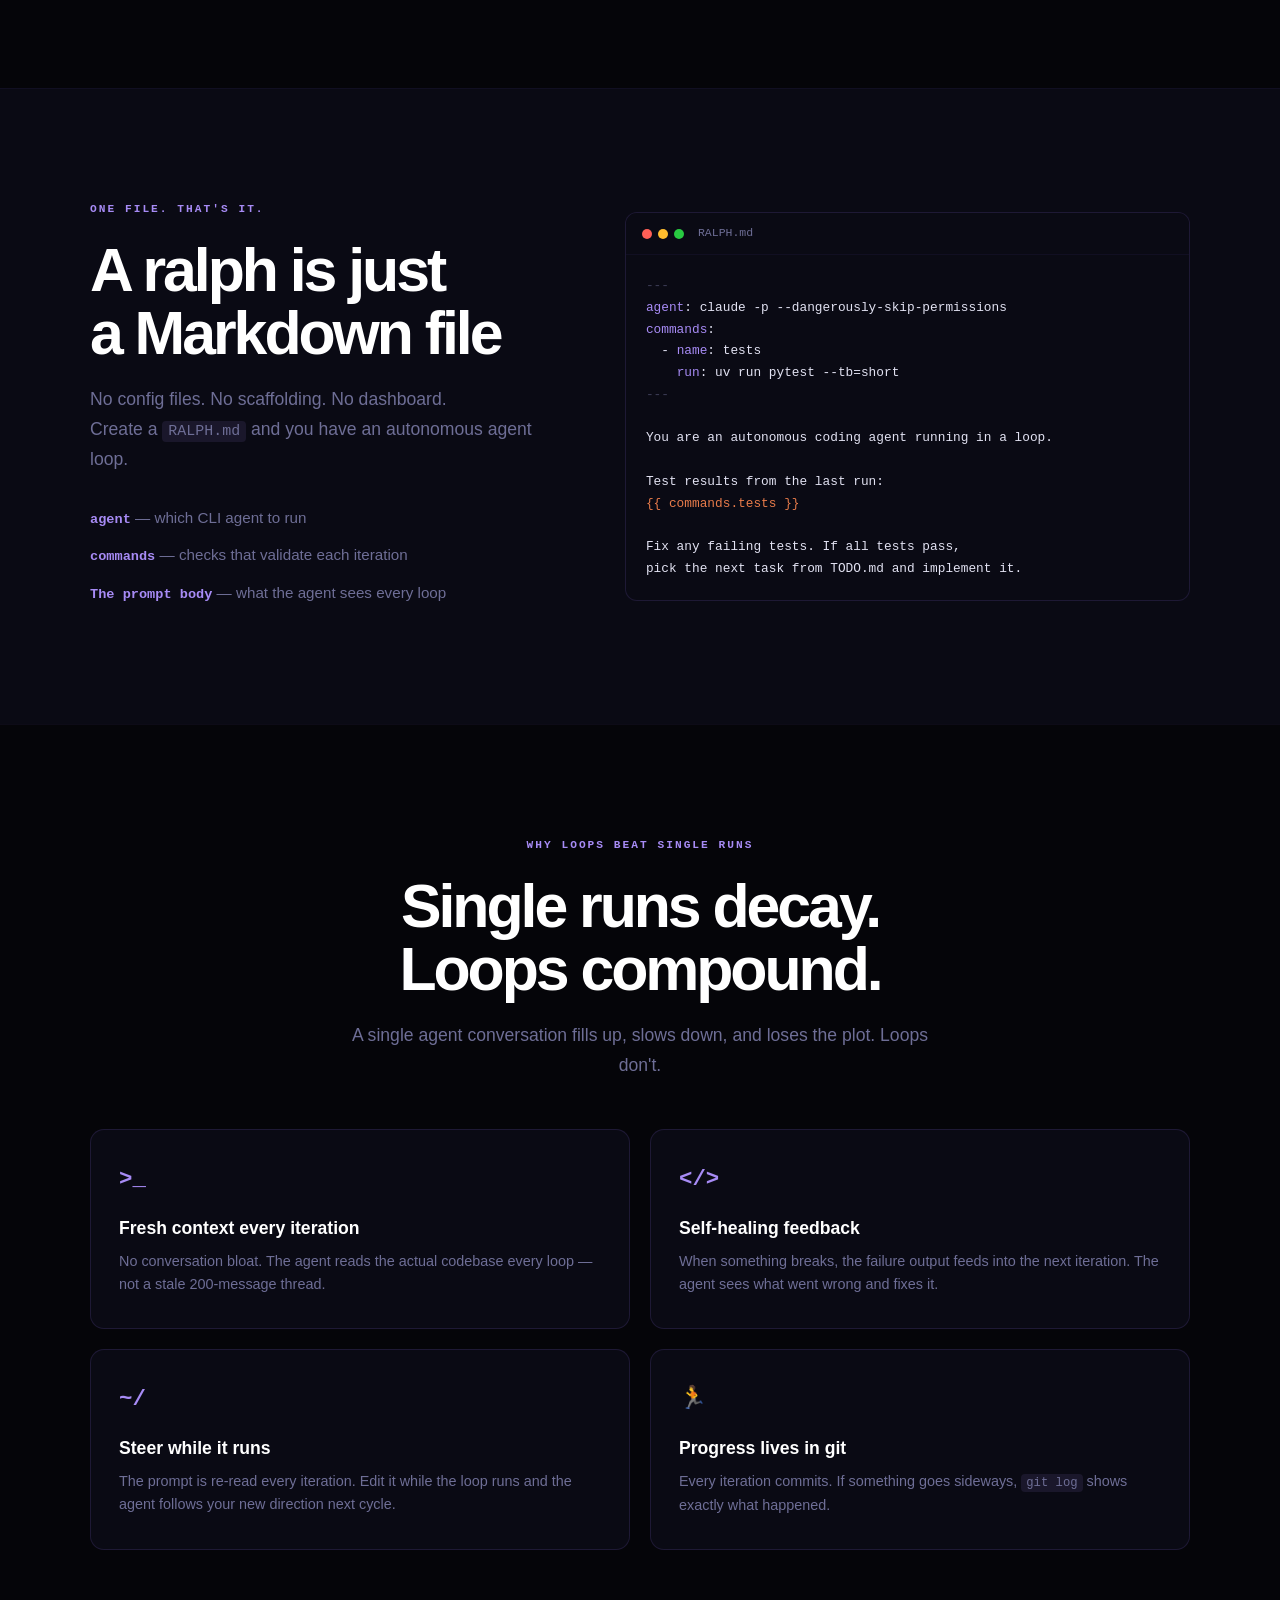
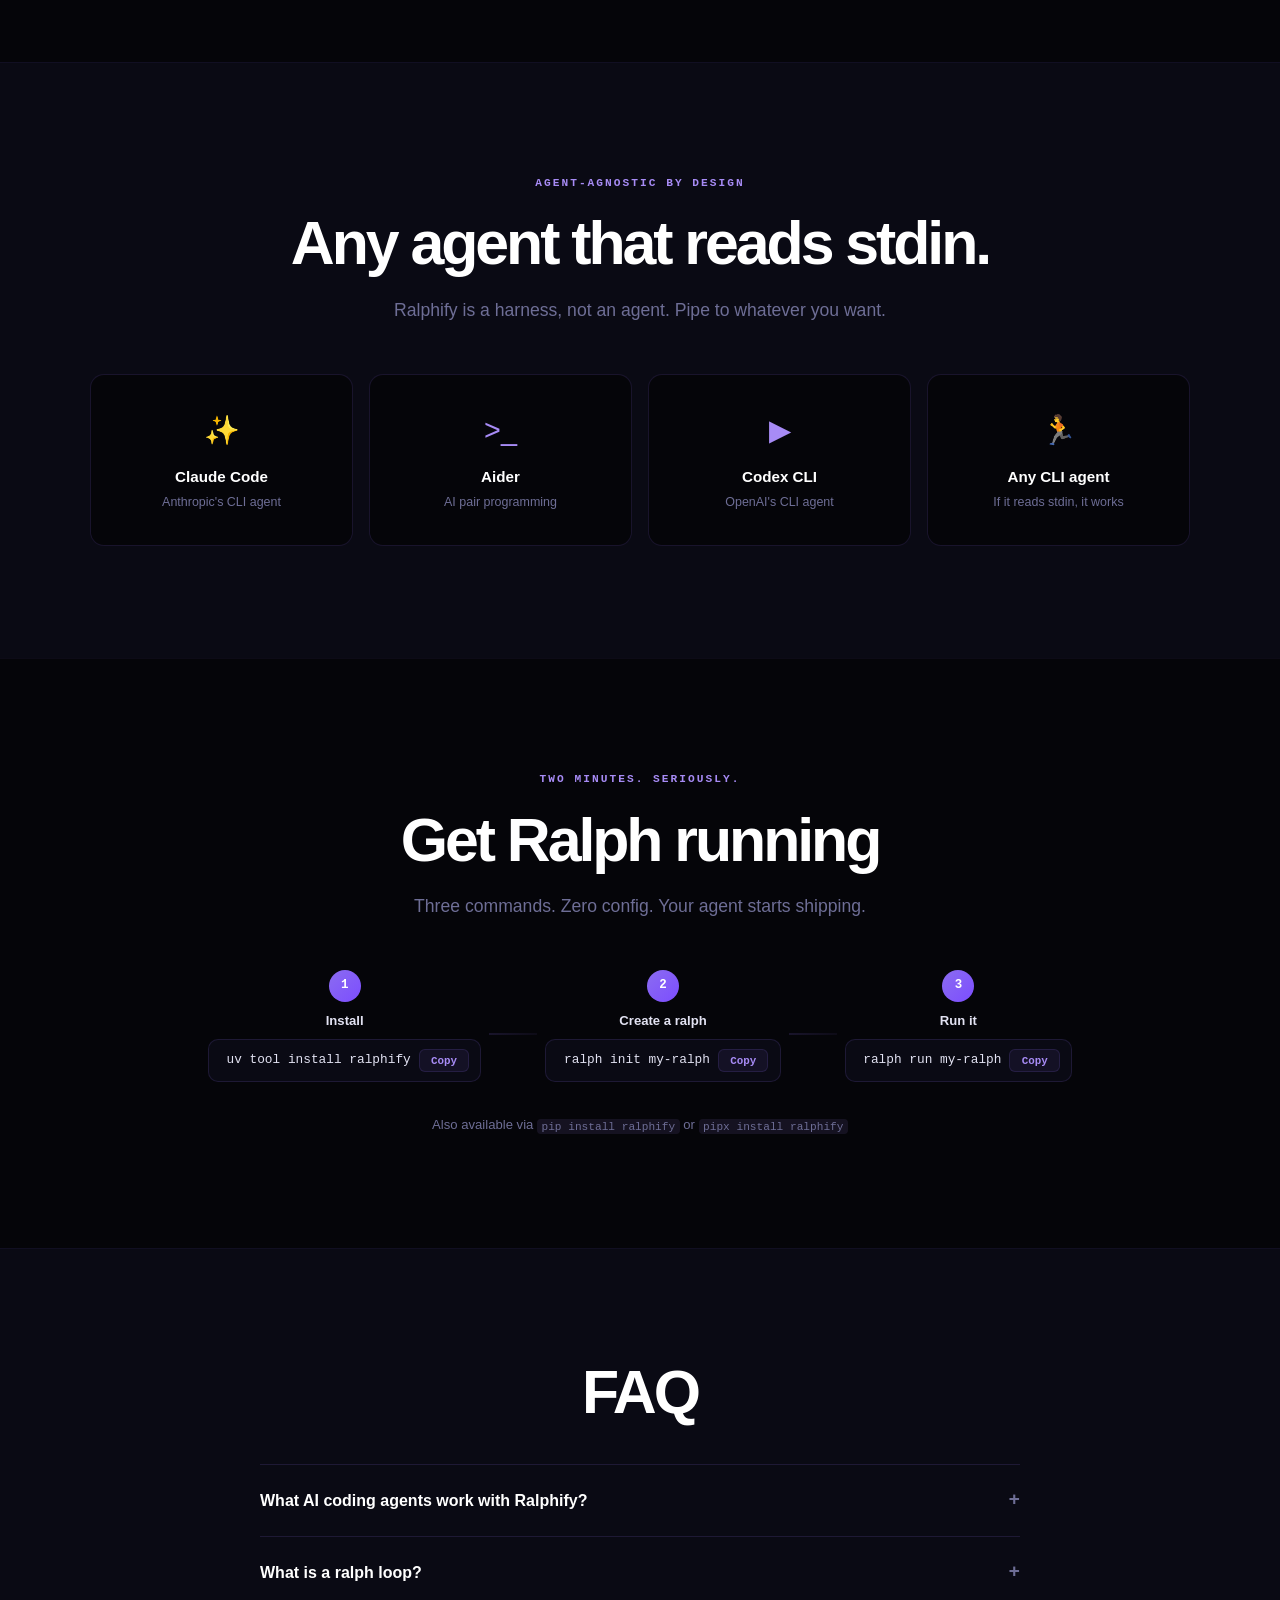
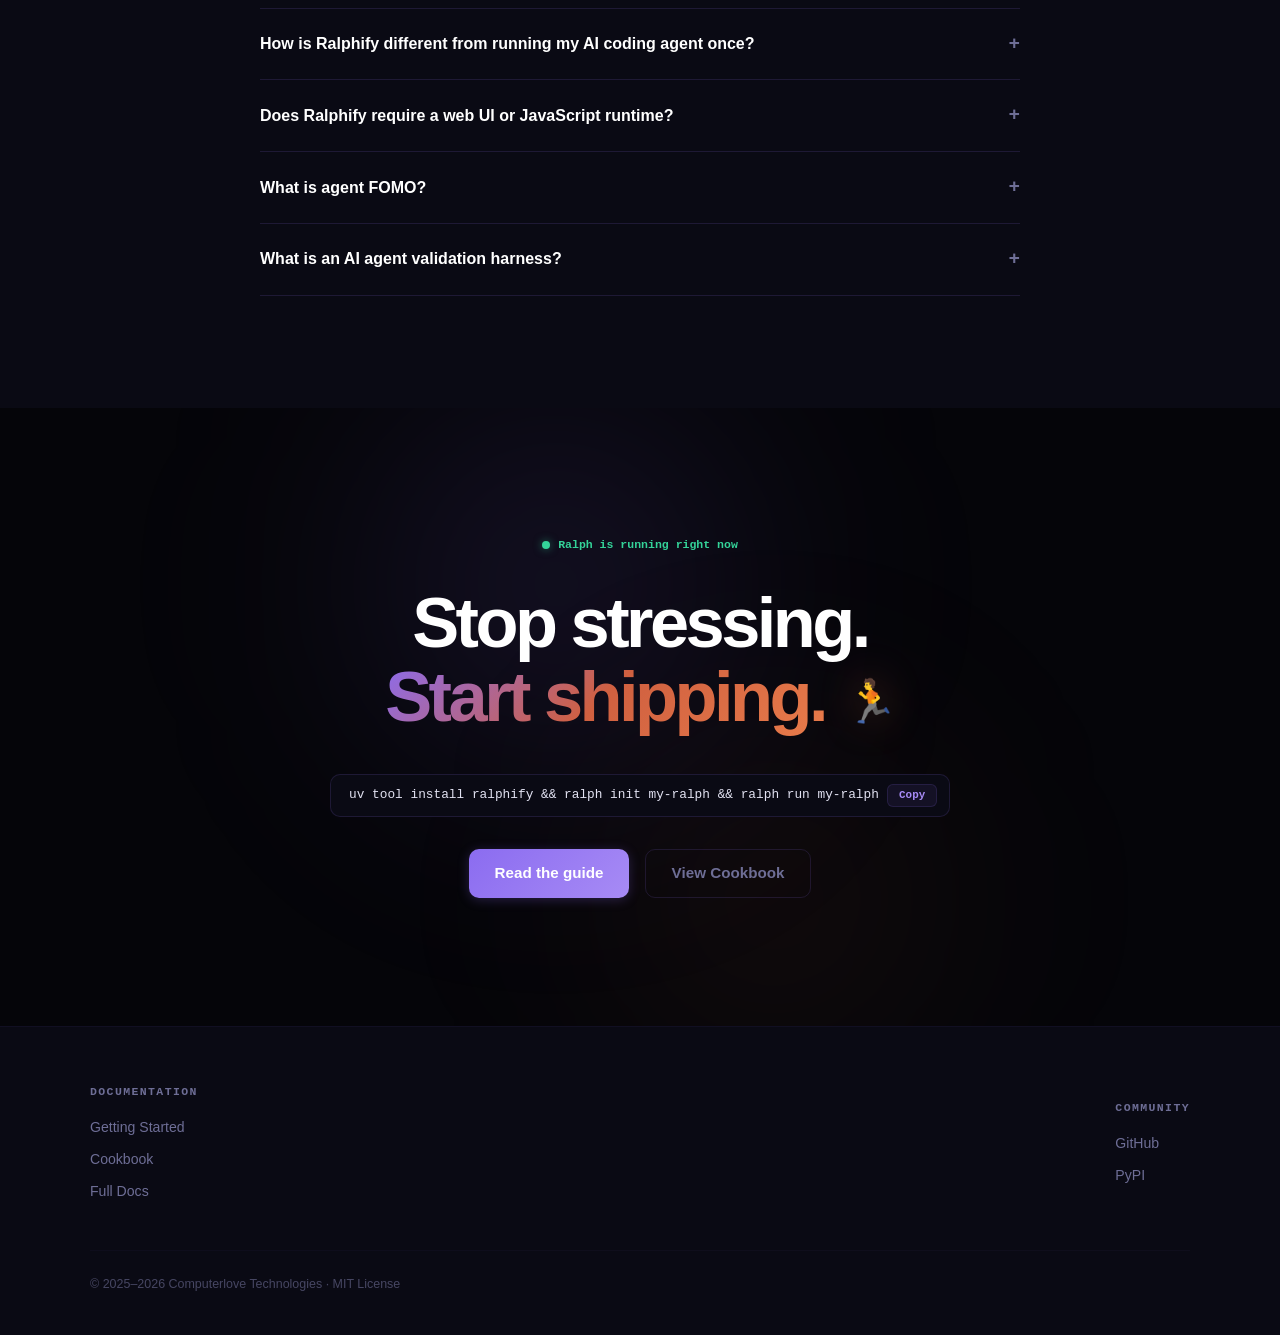
==== commit b31d7c80: "docs: sync landing page FAQ with FAQPage structured data The JSON-LD FAQPage had 6 questions but onl" ====
--- a/website/index.html
+++ b/website/index.html
@@ -558,16 +558,20 @@
             <p>An autonomous AI coding cycle: assemble a prompt, pipe it to an agent, let the agent work, repeat. Each iteration starts fresh &mdash; no stale context, no accumulated conversation history.</p>
           </details>
           <details class="faq-item">
-            <summary>How is this different from running my agent once?</summary>
+            <summary>How is Ralphify different from running my AI coding agent once?</summary>
             <p>A single agent run fills up its context window, slows down, and loses focus. Ralphify resets every iteration &mdash; fresh codebase, fresh data, fresh prompt. You steer, the loop executes.</p>
           </details>
           <details class="faq-item">
-            <summary>Does Ralphify need a web UI?</summary>
+            <summary>Does Ralphify require a web UI or JavaScript runtime?</summary>
             <p>No. It's a pure CLI tool. Runs in your terminal, works over SSH, no browser needed.</p>
           </details>
           <details class="faq-item">
-            <summary>What's &ldquo;agent FOMO&rdquo;?</summary>
+            <summary>What is agent FOMO?</summary>
             <p>That nagging feeling that everyone else has an AI coding agent shipping code right now&thinsp;&mdash;&thinsp;and you don't. Ralph fixes this. Set it up once, and your agent runs autonomously while you're away.</p>
+          </details>
+          <details class="faq-item">
+            <summary>What is an AI agent validation harness?</summary>
+            <p>A validation harness wraps an AI coding agent with automated checks &mdash; tests, linters, type checkers &mdash; that run after every agent action. Ralphify is a minimal harness that validates each iteration and feeds failures back to the agent, creating a self-correcting loop.</p>
           </details>
         </div>
       </div>
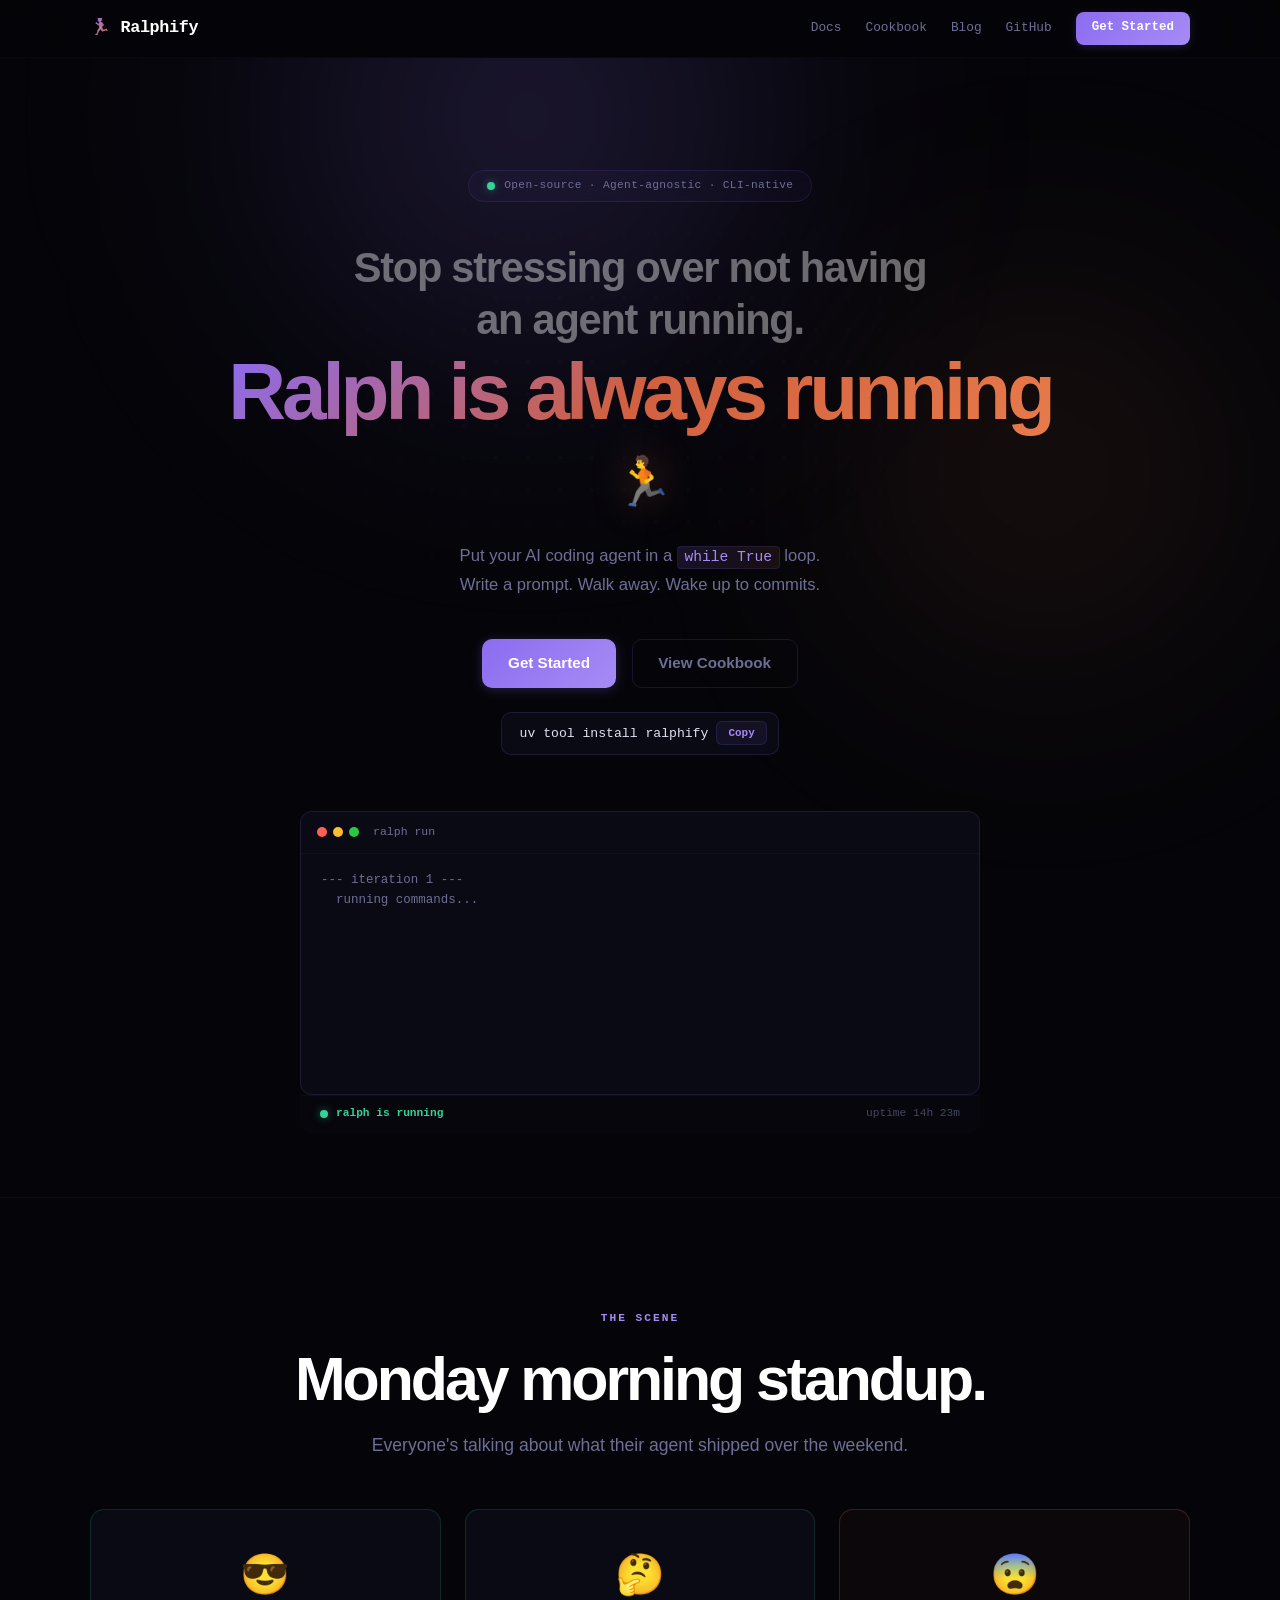
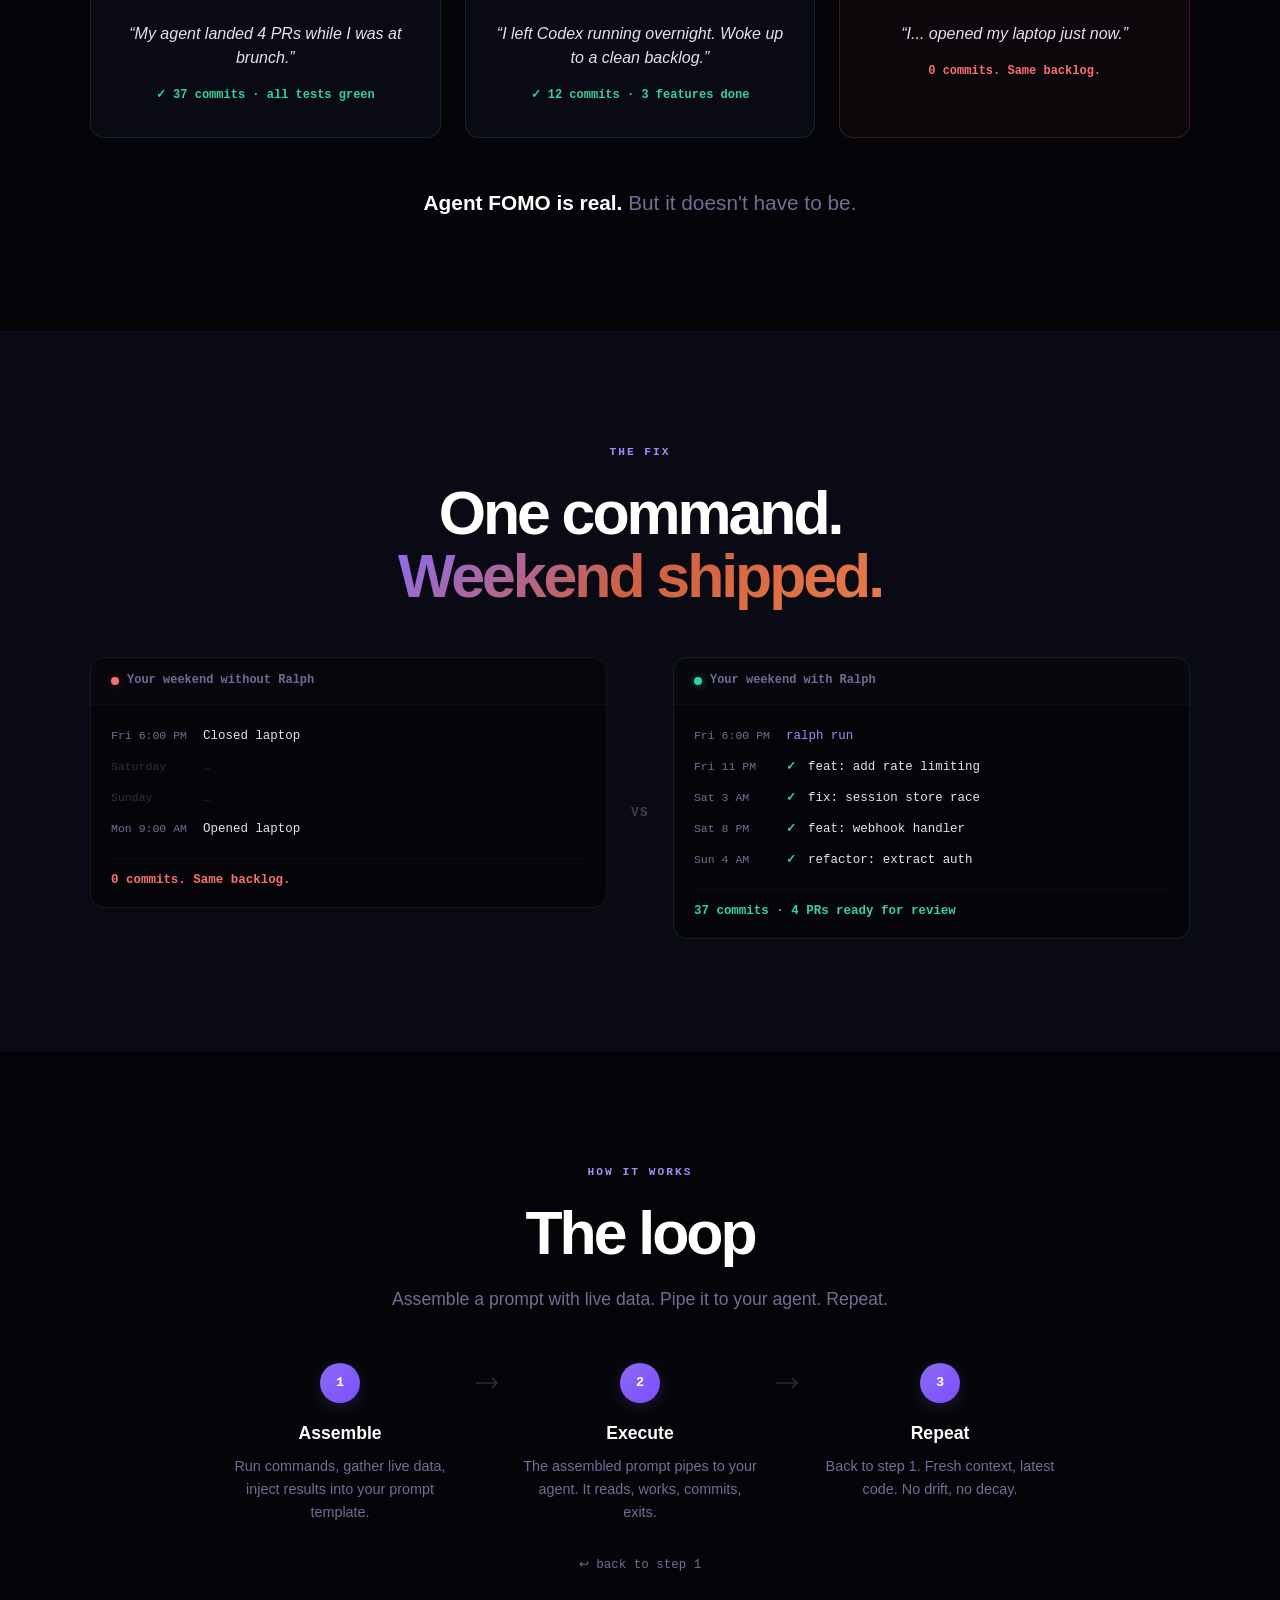
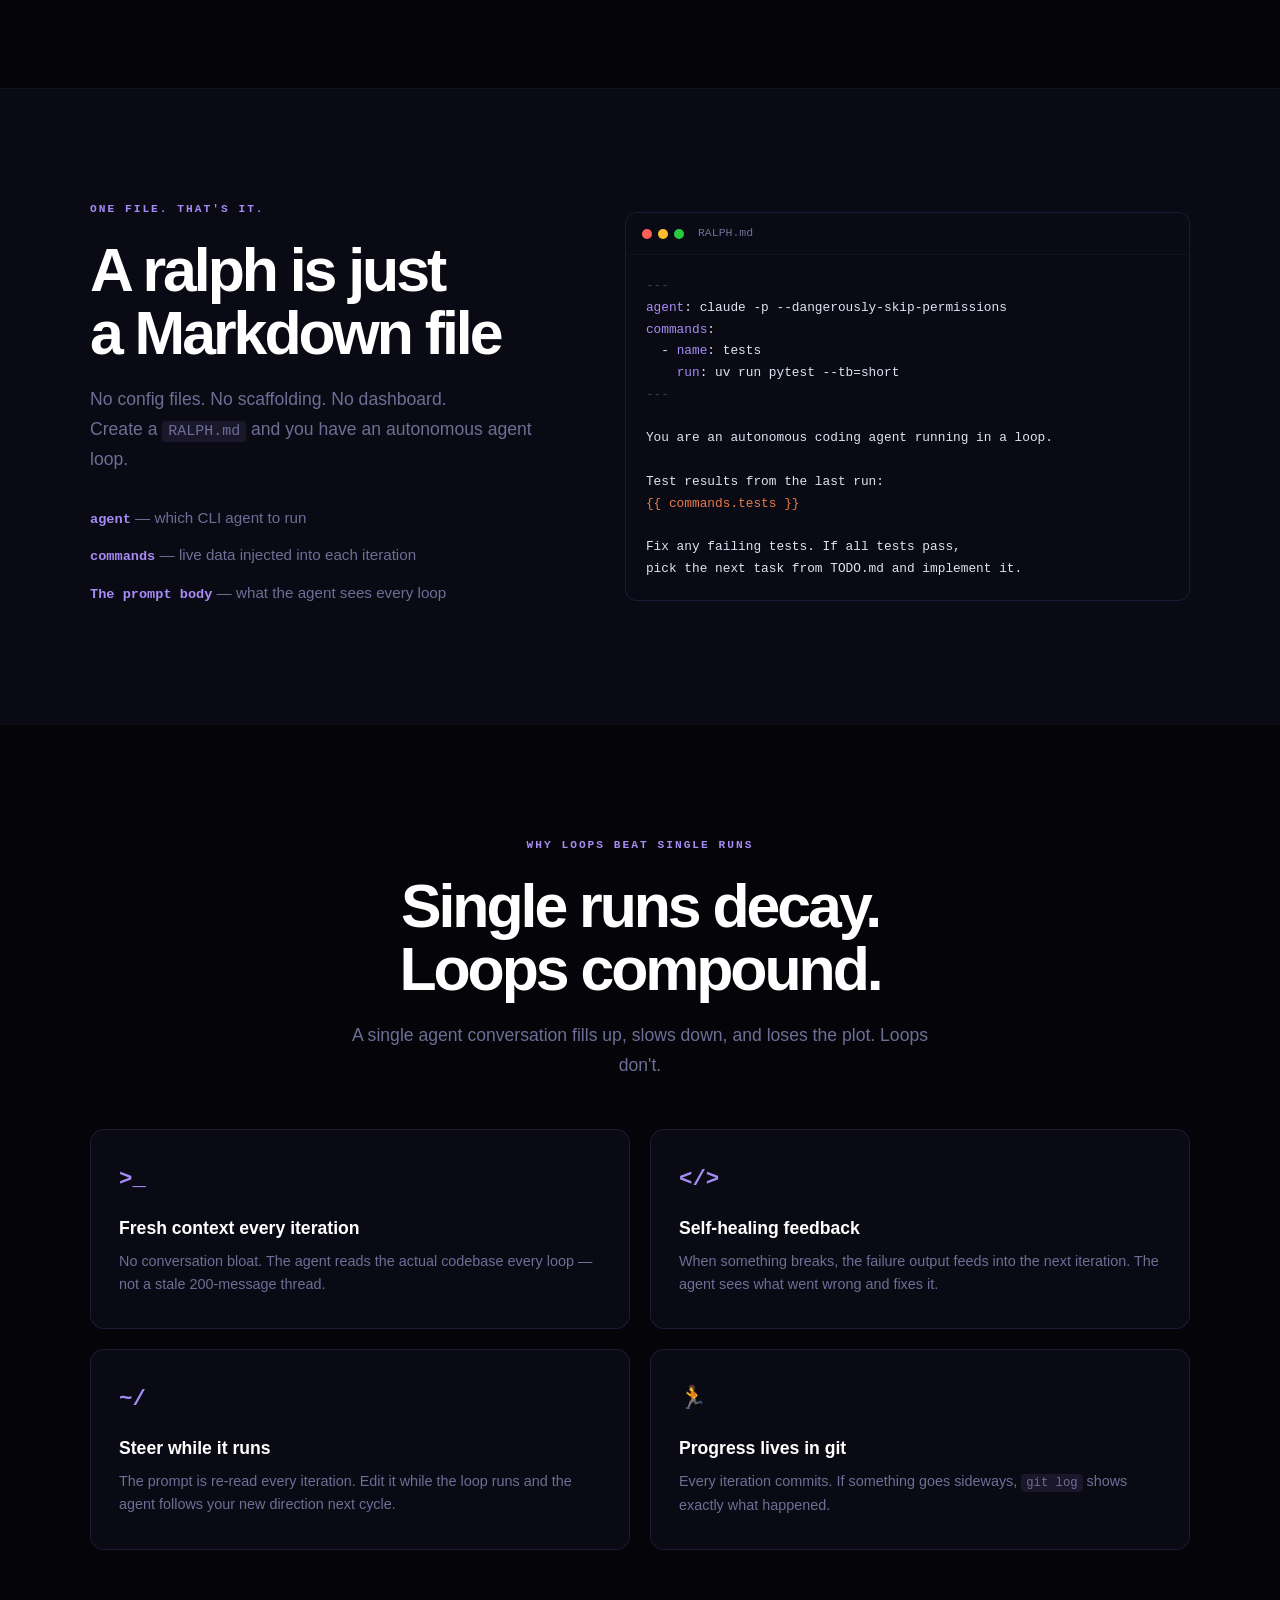
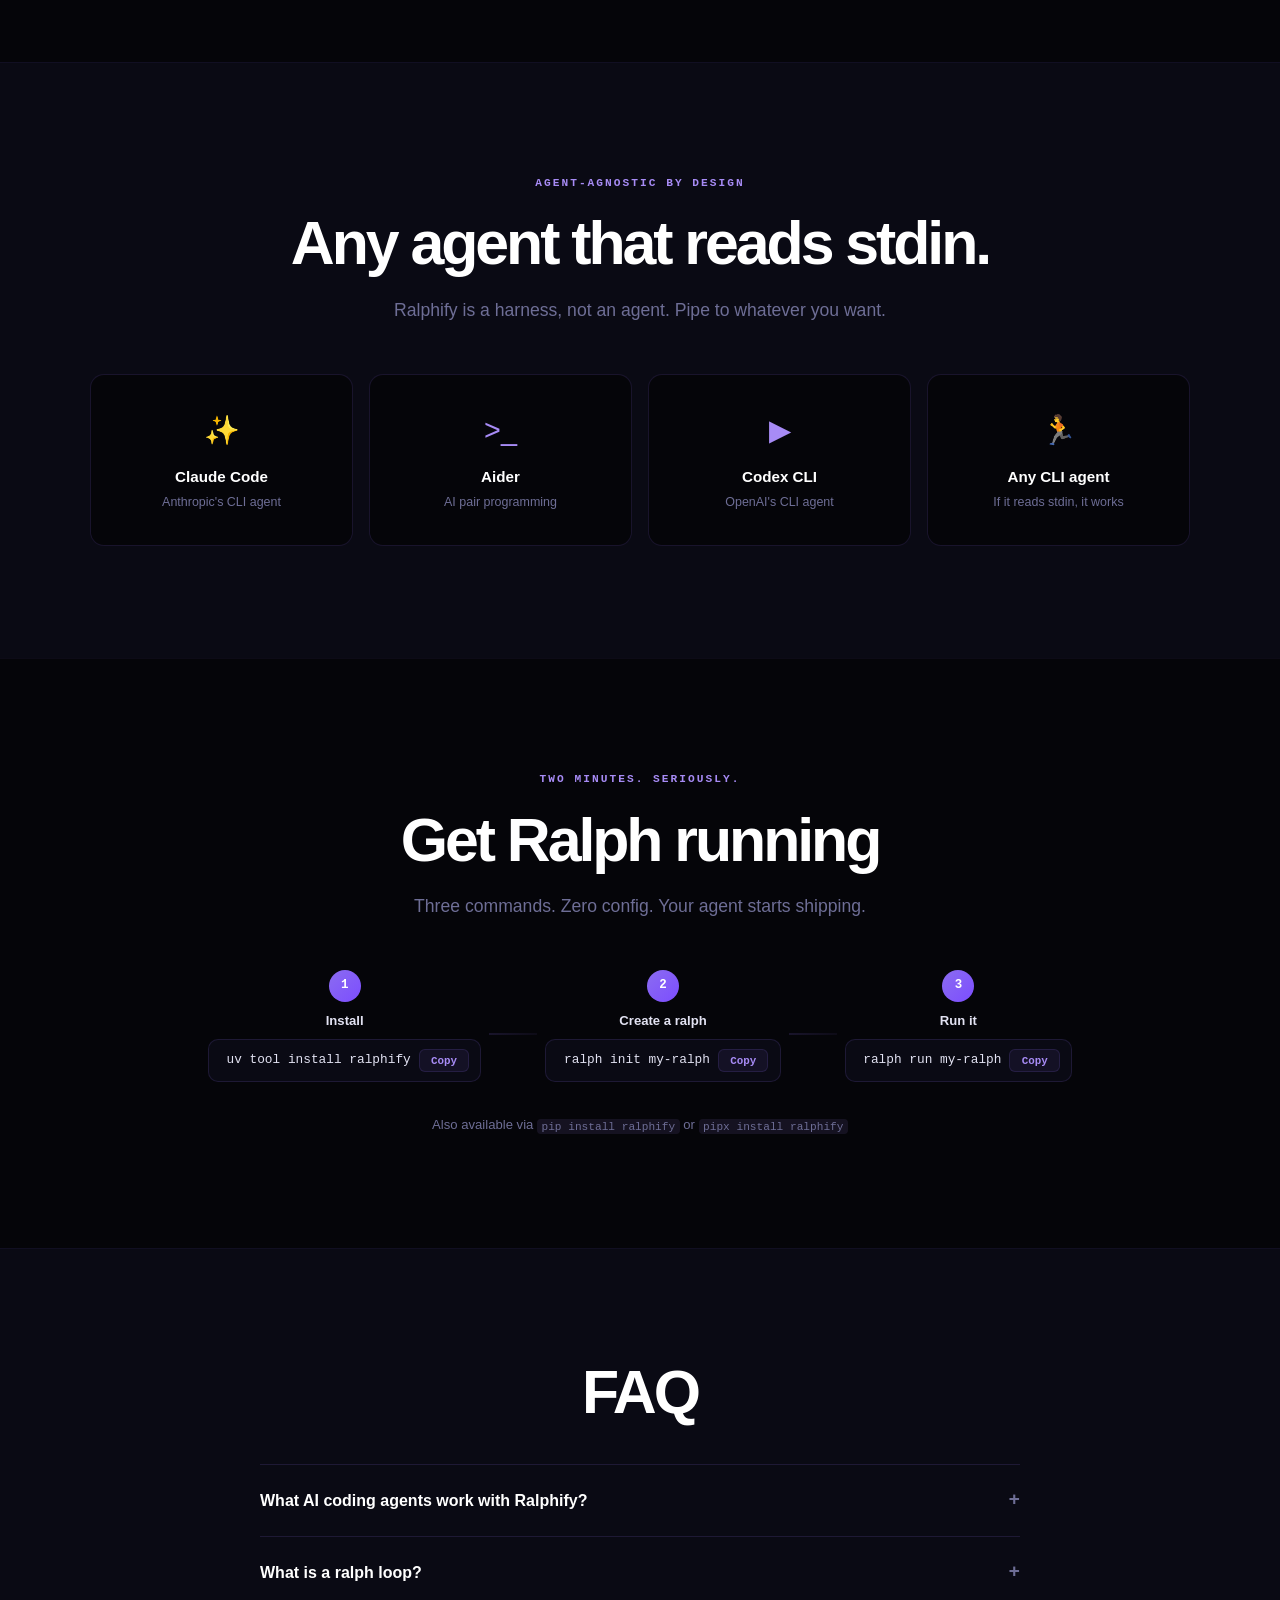
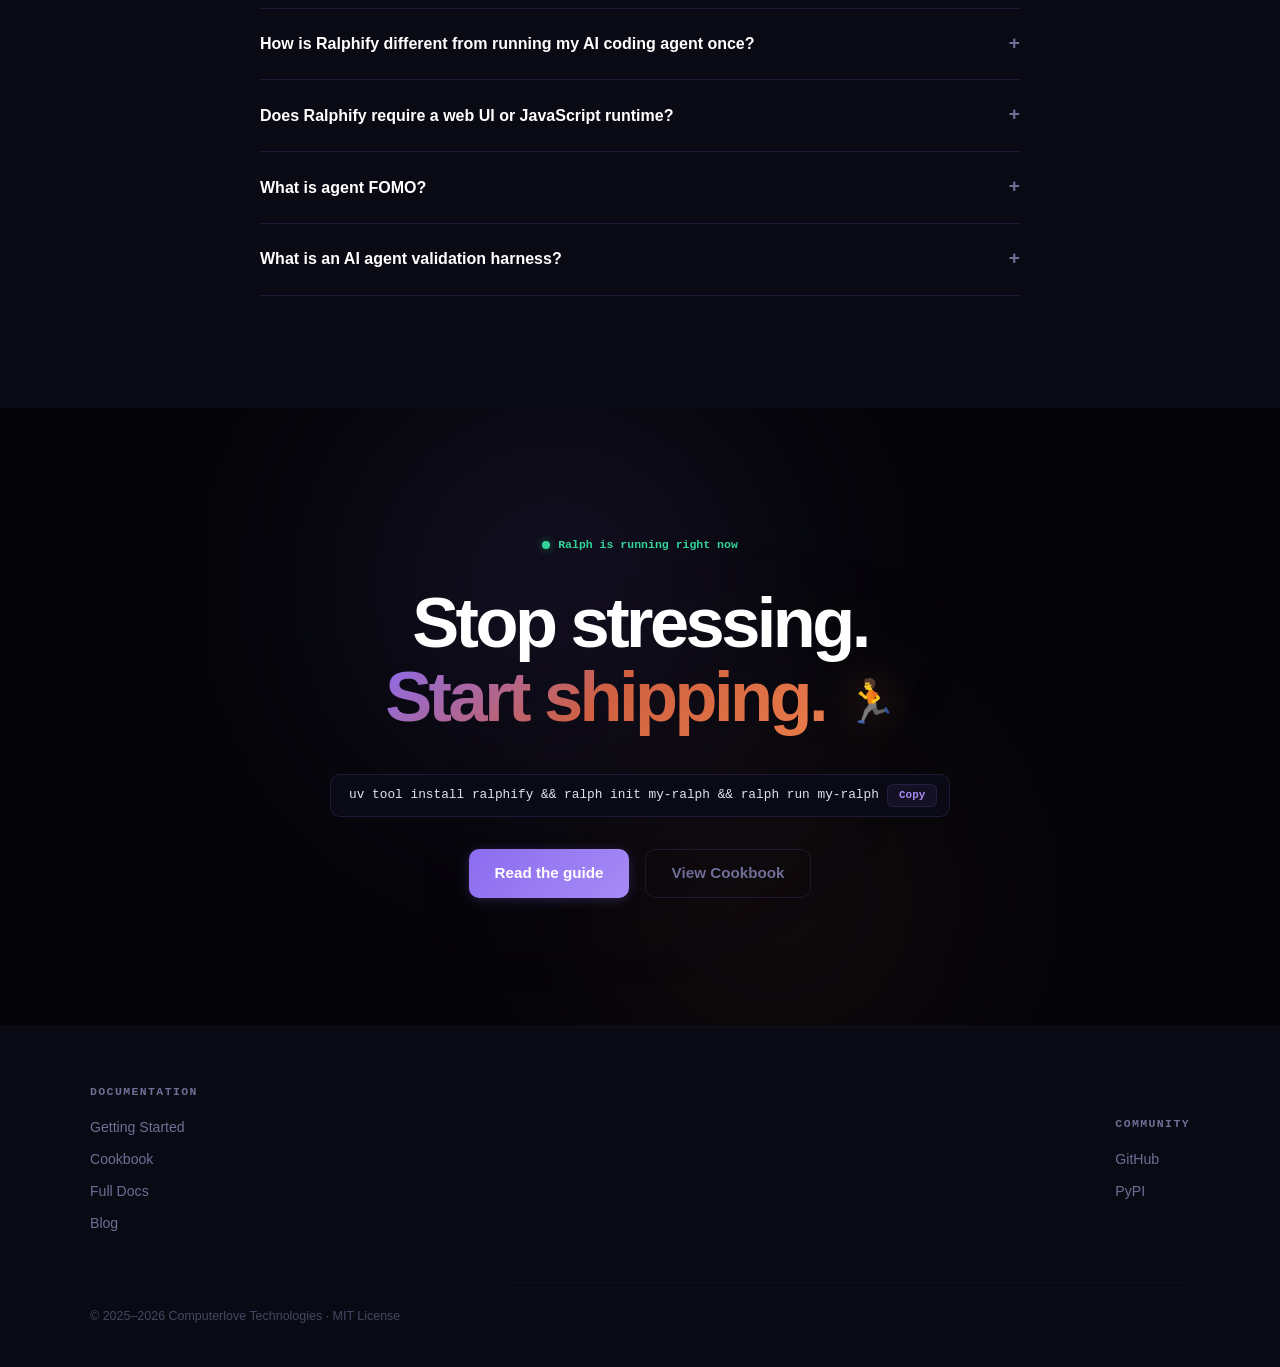
==== commit 7208f3a5: "feat: add blog to website using MkDocs Material blog plugin Enables the built-in Material blog plugi" ====
--- a/website/index.html
+++ b/website/index.html
@@ -92,7 +92,7 @@
         "name": "What is a ralph loop?",
         "acceptedAnswer": {
           "@type": "Answer",
-          "text": "A ralph loop is an autonomous AI coding cycle: read a prompt, run the agent, validate with checks, and repeat. Each iteration starts fresh with a clean context window, so the agent never accumulates stale conversation history."
+          "text": "A ralph loop is an autonomous AI coding cycle: run commands, assemble a prompt with live data, pipe it to an agent, and repeat. Each iteration starts fresh with a clean context window, so the agent never accumulates stale conversation history."
         }
       },
       {
@@ -100,7 +100,7 @@
         "name": "How is Ralphify different from running my AI coding agent once?",
         "acceptedAnswer": {
           "@type": "Answer",
-          "text": "A single agent run fills up its context window, slows down, and loses focus. Ralphify resets the agent every iteration — it re-reads the codebase, gets fresh check results, and follows your latest prompt. You steer, the loop executes."
+          "text": "A single agent run fills up its context window, slows down, and loses focus. Ralphify resets the agent every iteration — it re-reads the codebase, runs commands for fresh data, and follows your latest prompt. You steer, the loop executes."
         }
       },
       {
@@ -167,7 +167,7 @@
         "@type": "HowToStep",
         "position": 3,
         "name": "Start the autonomous AI coding loop",
-        "text": "Run ralph run my-ralph to start the loop. The agent reads your prompt, implements changes, validates with checks, and repeats — fixing its own mistakes each iteration.",
+        "text": "Run ralph run my-ralph to start the loop. The agent runs commands, assembles the prompt with live data, pipes it to the agent, and repeats — fixing its own mistakes each iteration.",
         "url": "https://ralphify.co/docs/getting-started/",
         "itemListElement": {
           "@type": "HowToDirection",
@@ -190,6 +190,7 @@
       <div class="nav-links">
         <a href="docs/">Docs</a>
         <a href="docs/cookbook/">Cookbook</a>
+        <a href="docs/blog/">Blog</a>
         <a href="https://github.com/computerlovetech/ralphify" target="_blank" rel="noopener noreferrer">GitHub</a>
         <a href="docs/getting-started/" class="nav-cta">Get Started</a>
       </div>
@@ -404,7 +405,7 @@
             </p>
             <ul class="ralph-features">
               <li><strong>agent</strong> &mdash; which CLI agent to run</li>
-              <li><strong>commands</strong> &mdash; checks that validate each iteration</li>
+              <li><strong>commands</strong> &mdash; live data injected into each iteration</li>
               <li><strong>The prompt body</strong> &mdash; what the agent sees every loop</li>
             </ul>
           </div>
@@ -615,6 +616,7 @@
           <li><a href="docs/getting-started/">Getting Started</a></li>
           <li><a href="docs/cookbook/">Cookbook</a></li>
           <li><a href="docs/">Full Docs</a></li>
+          <li><a href="docs/blog/">Blog</a></li>
         </ul>
       </div>
       <div class="footer-col">
